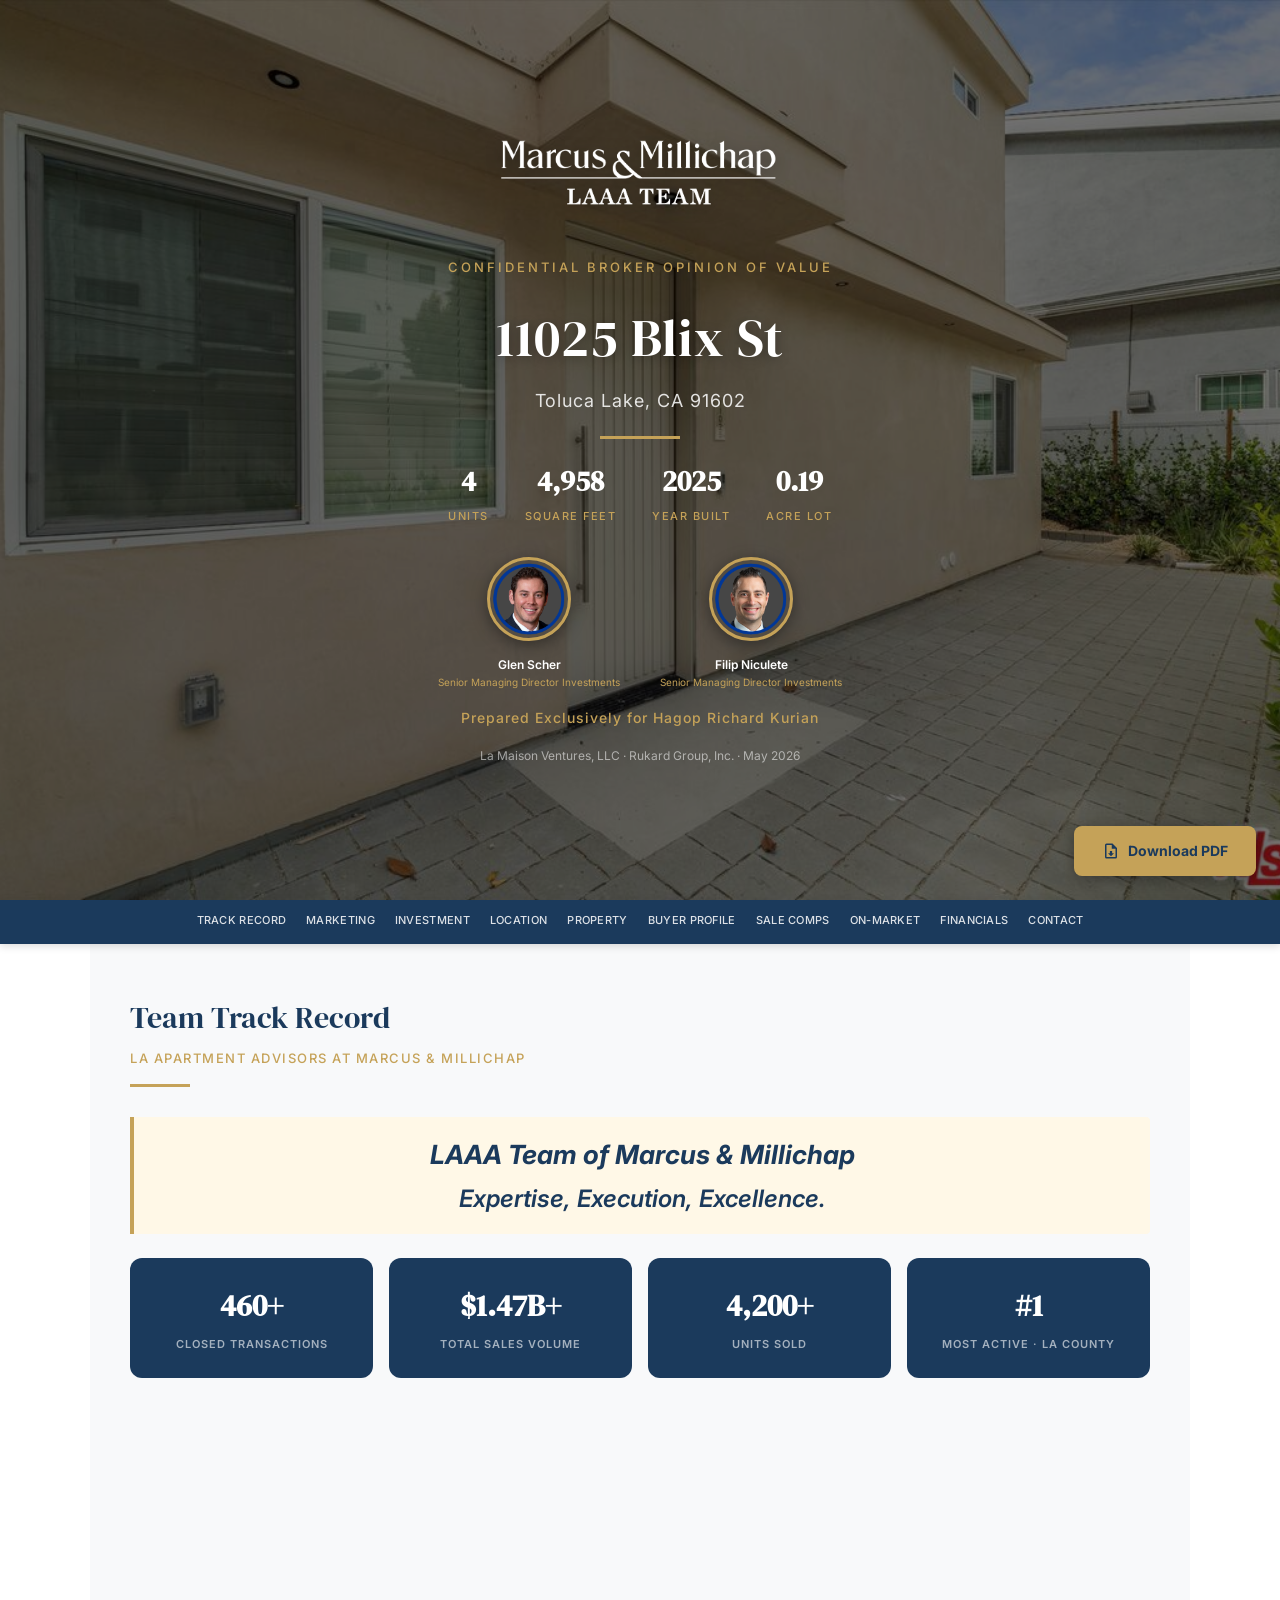
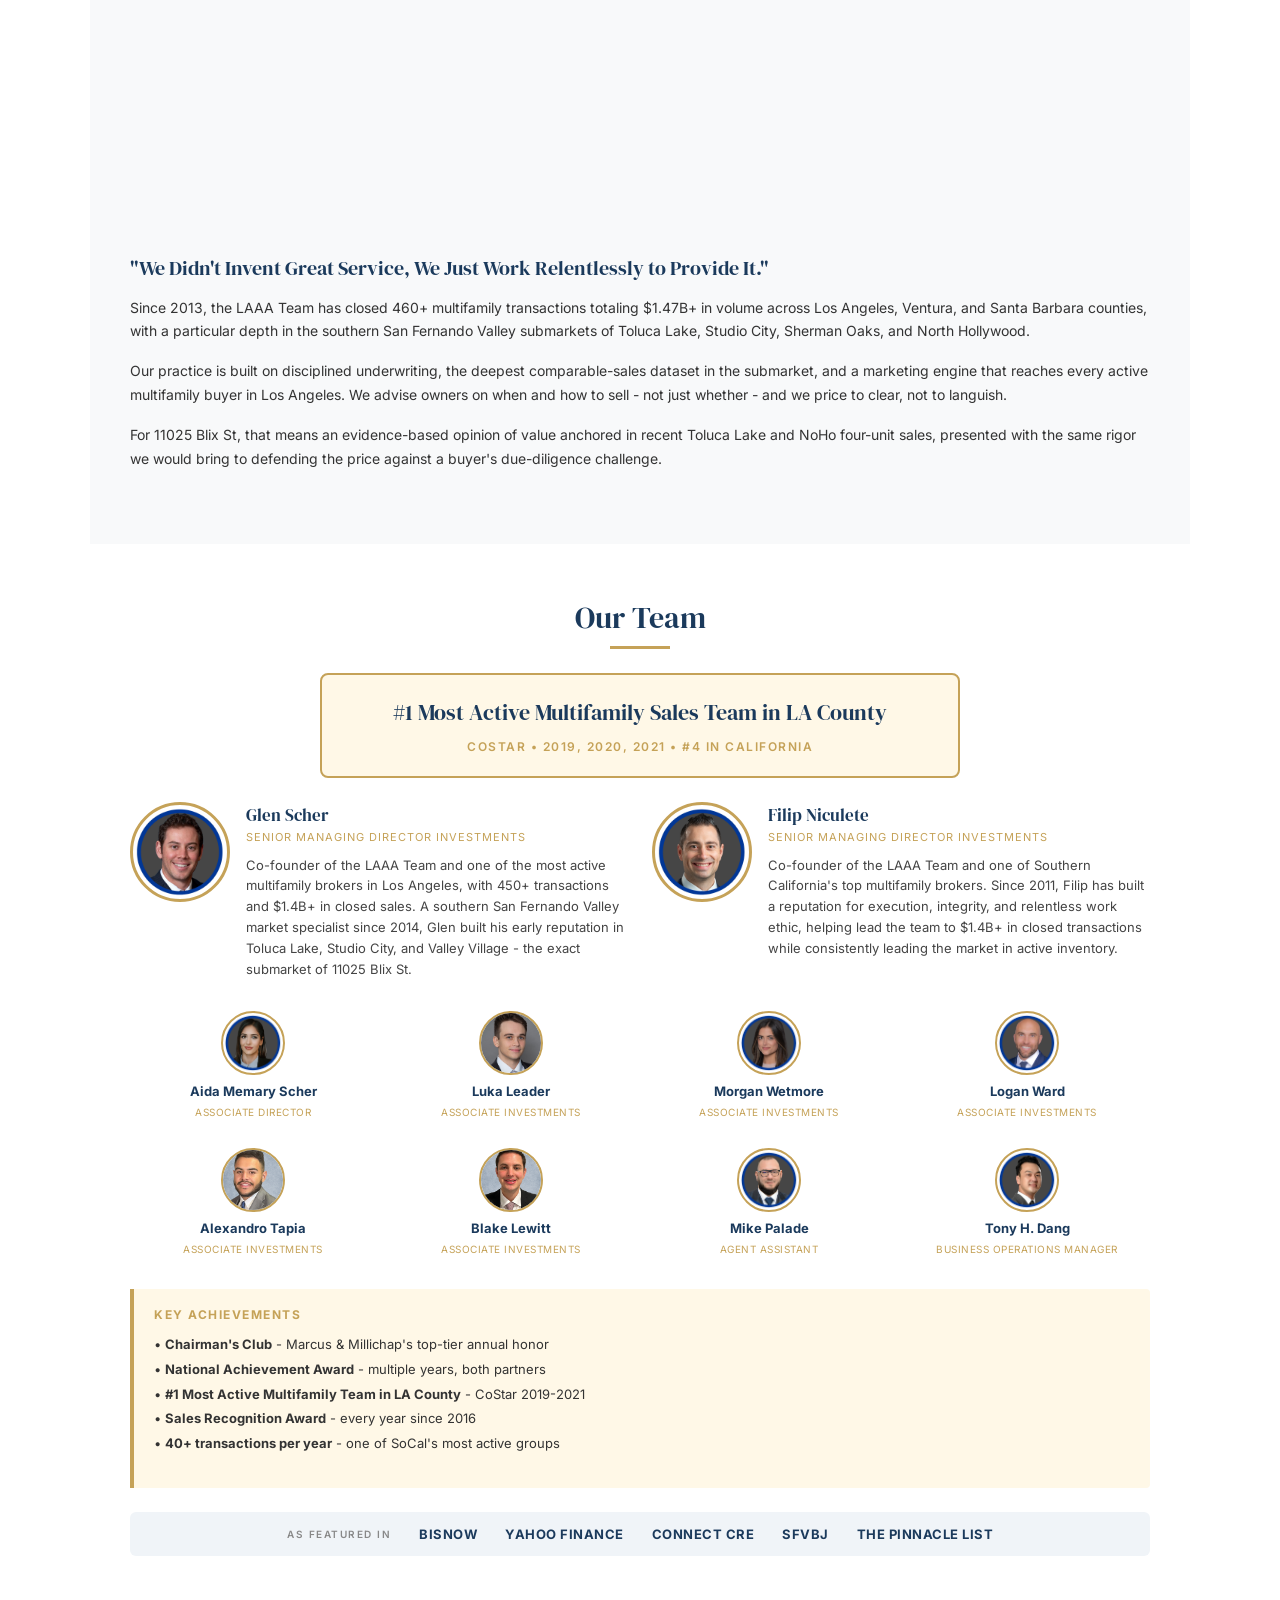
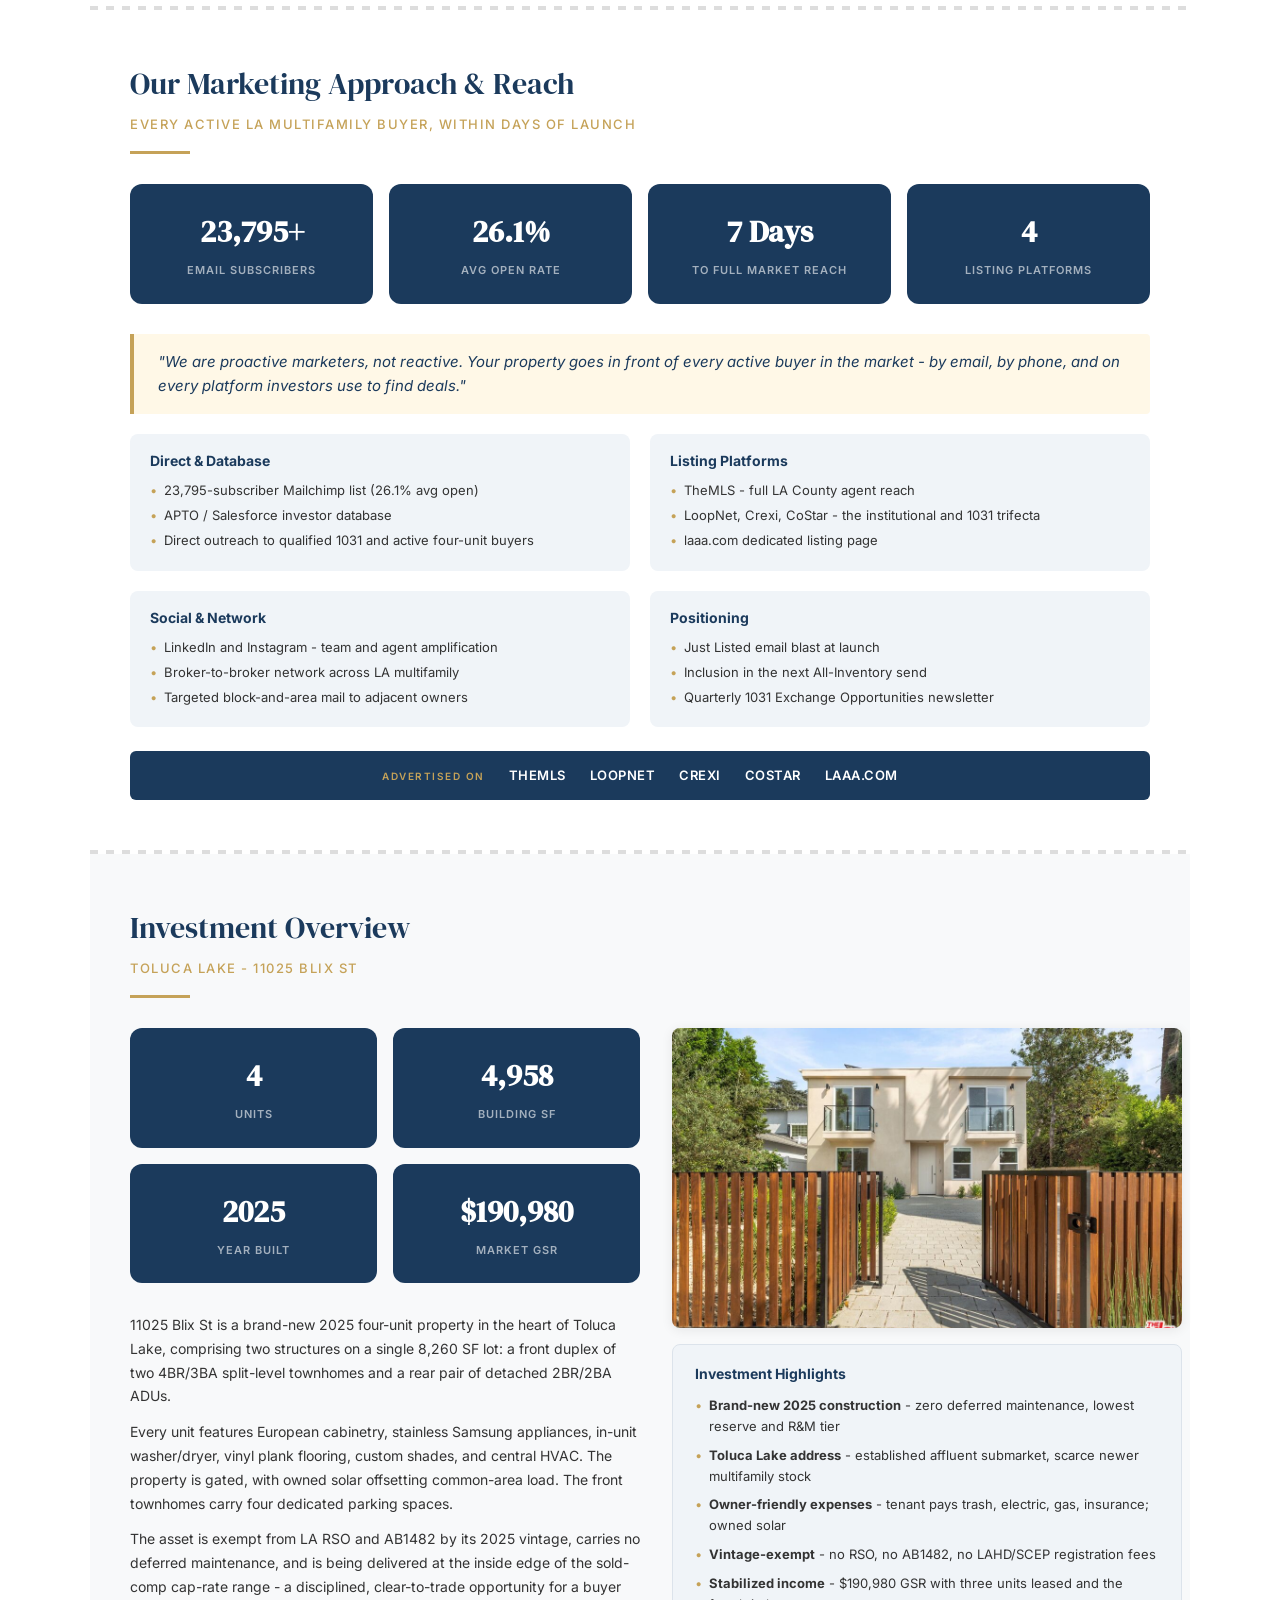
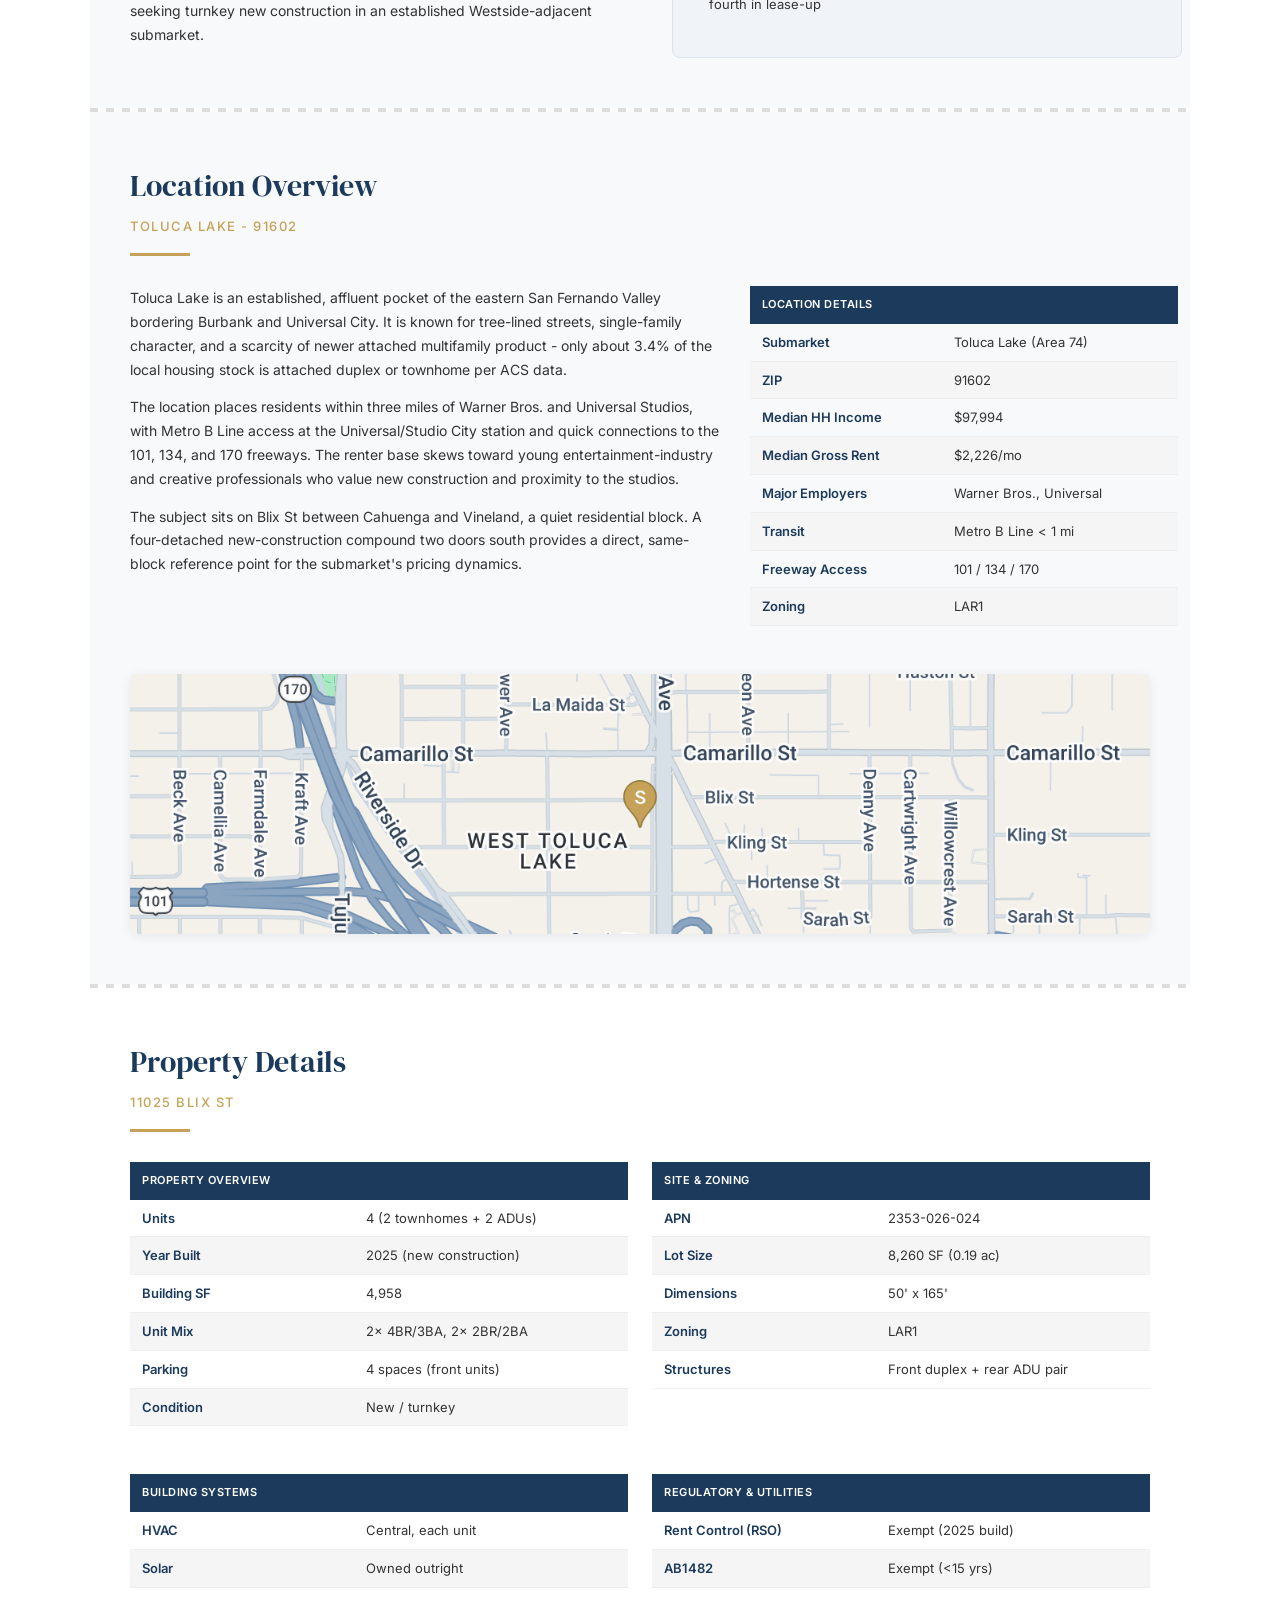
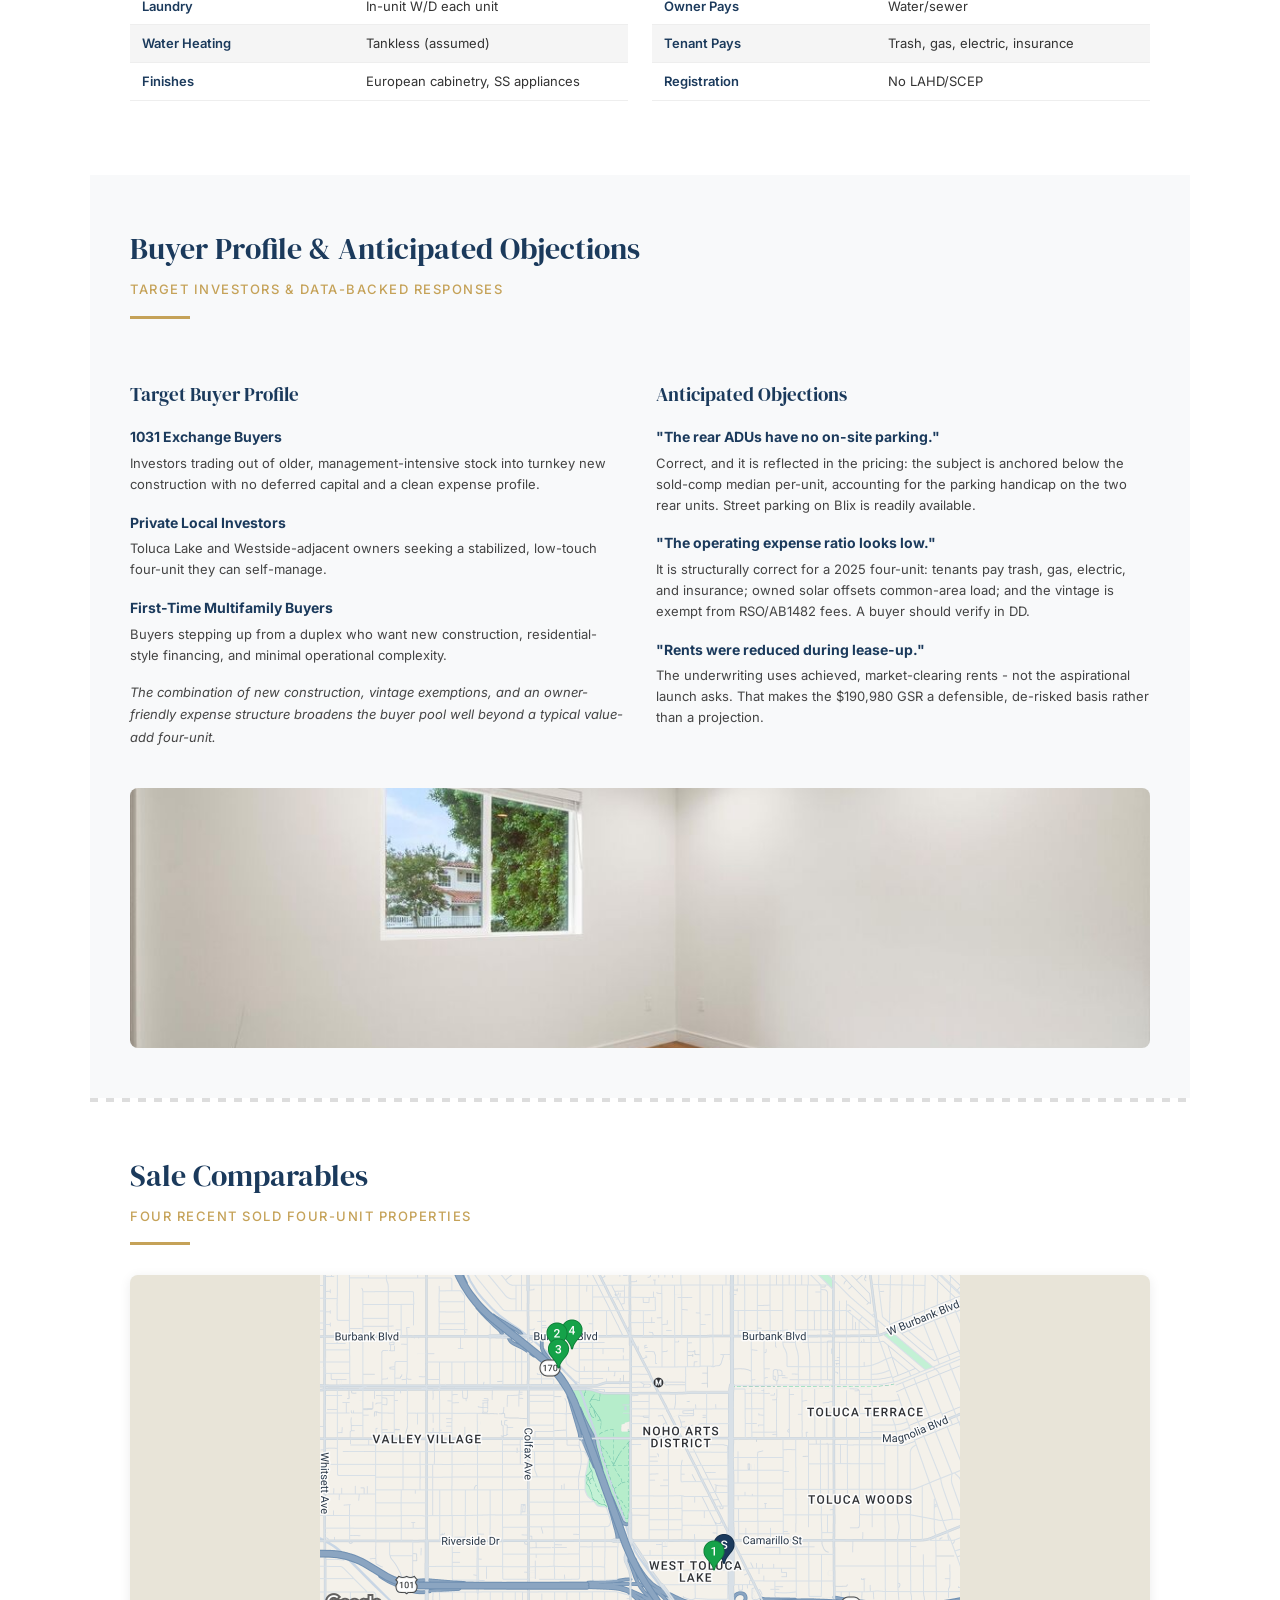
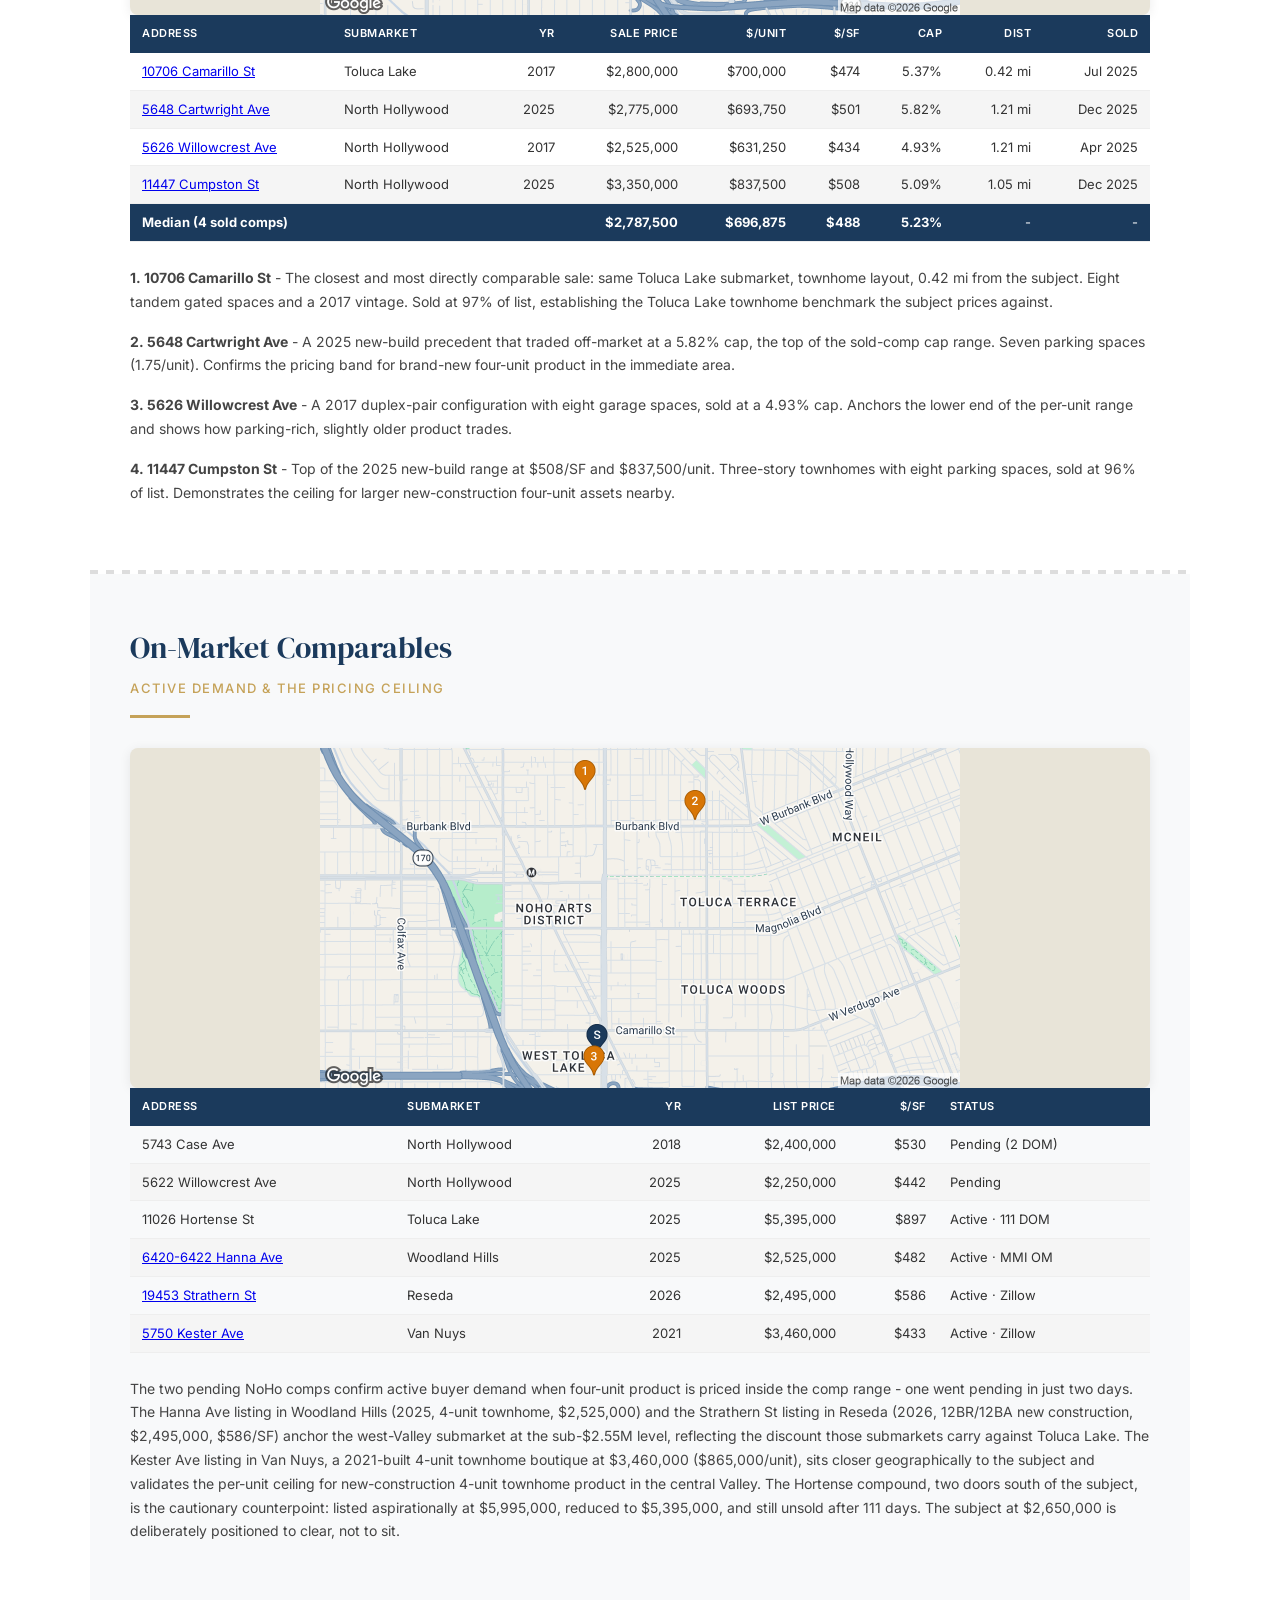
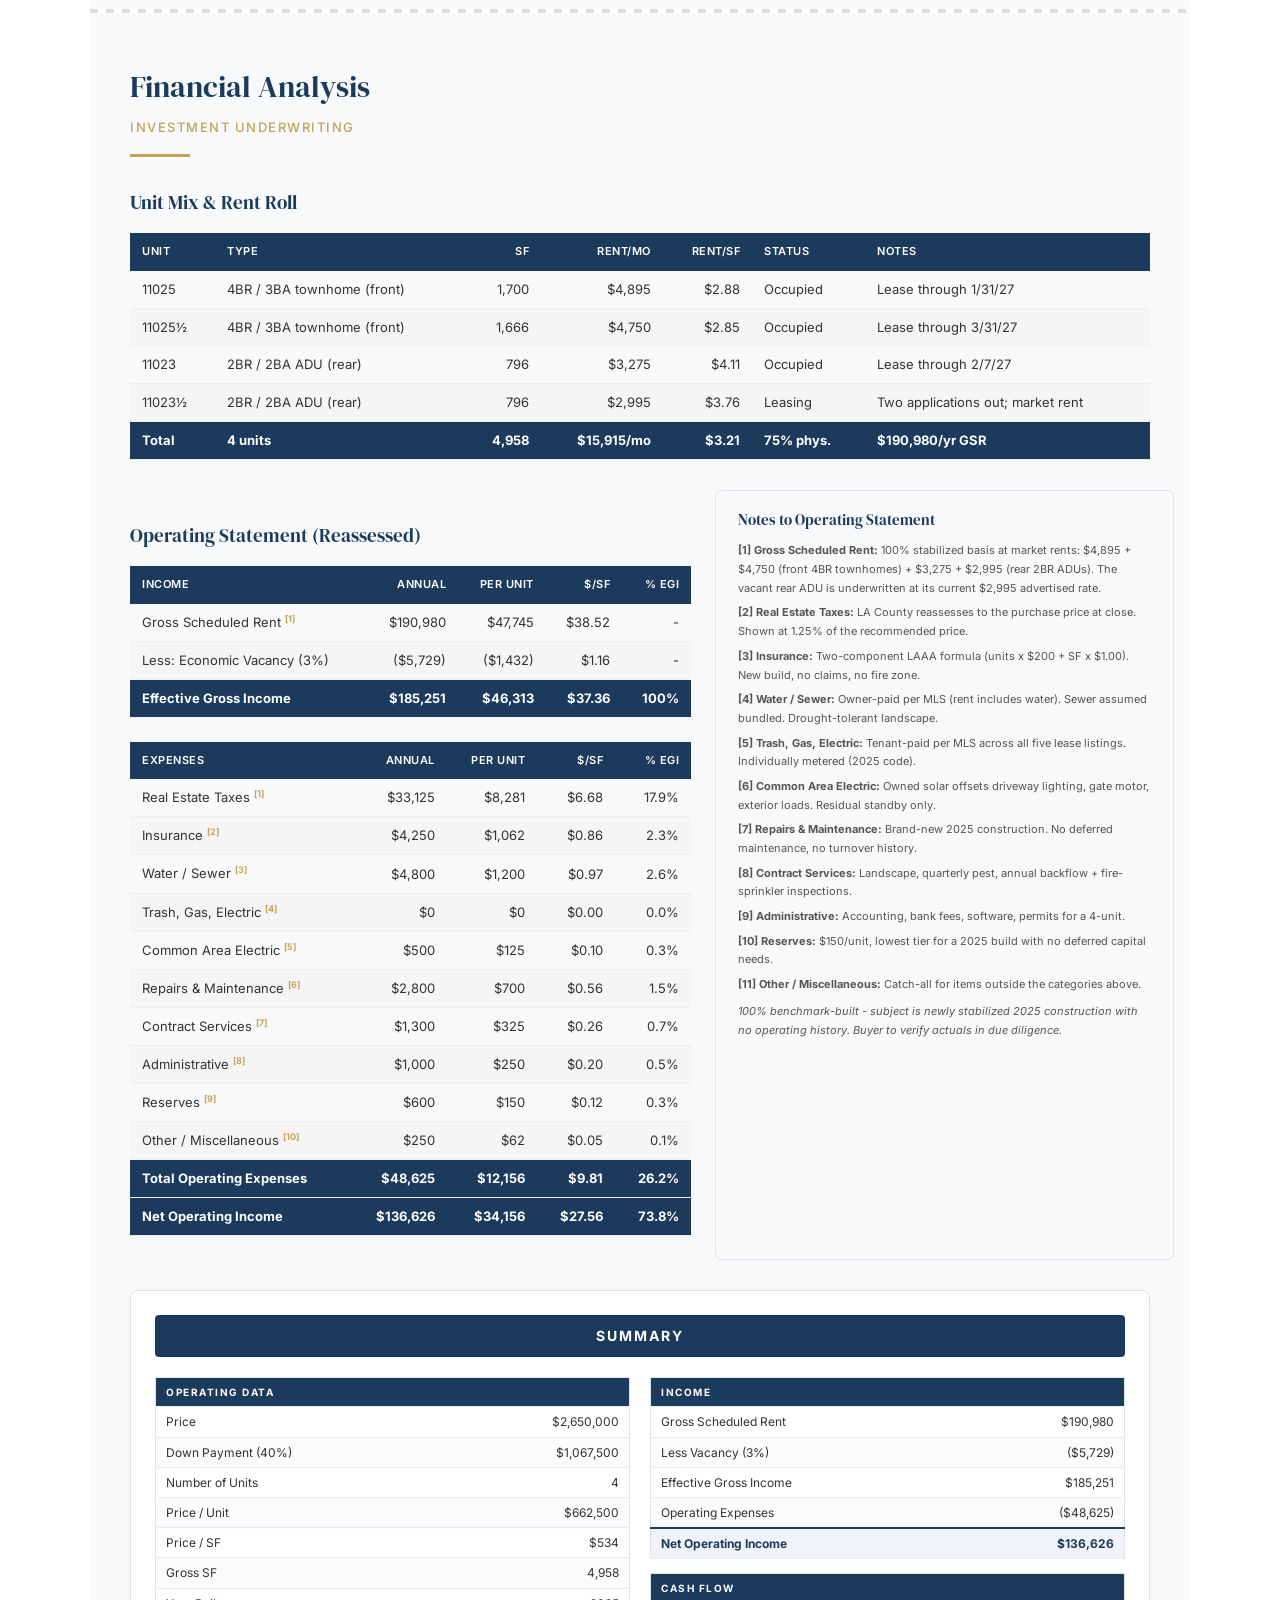
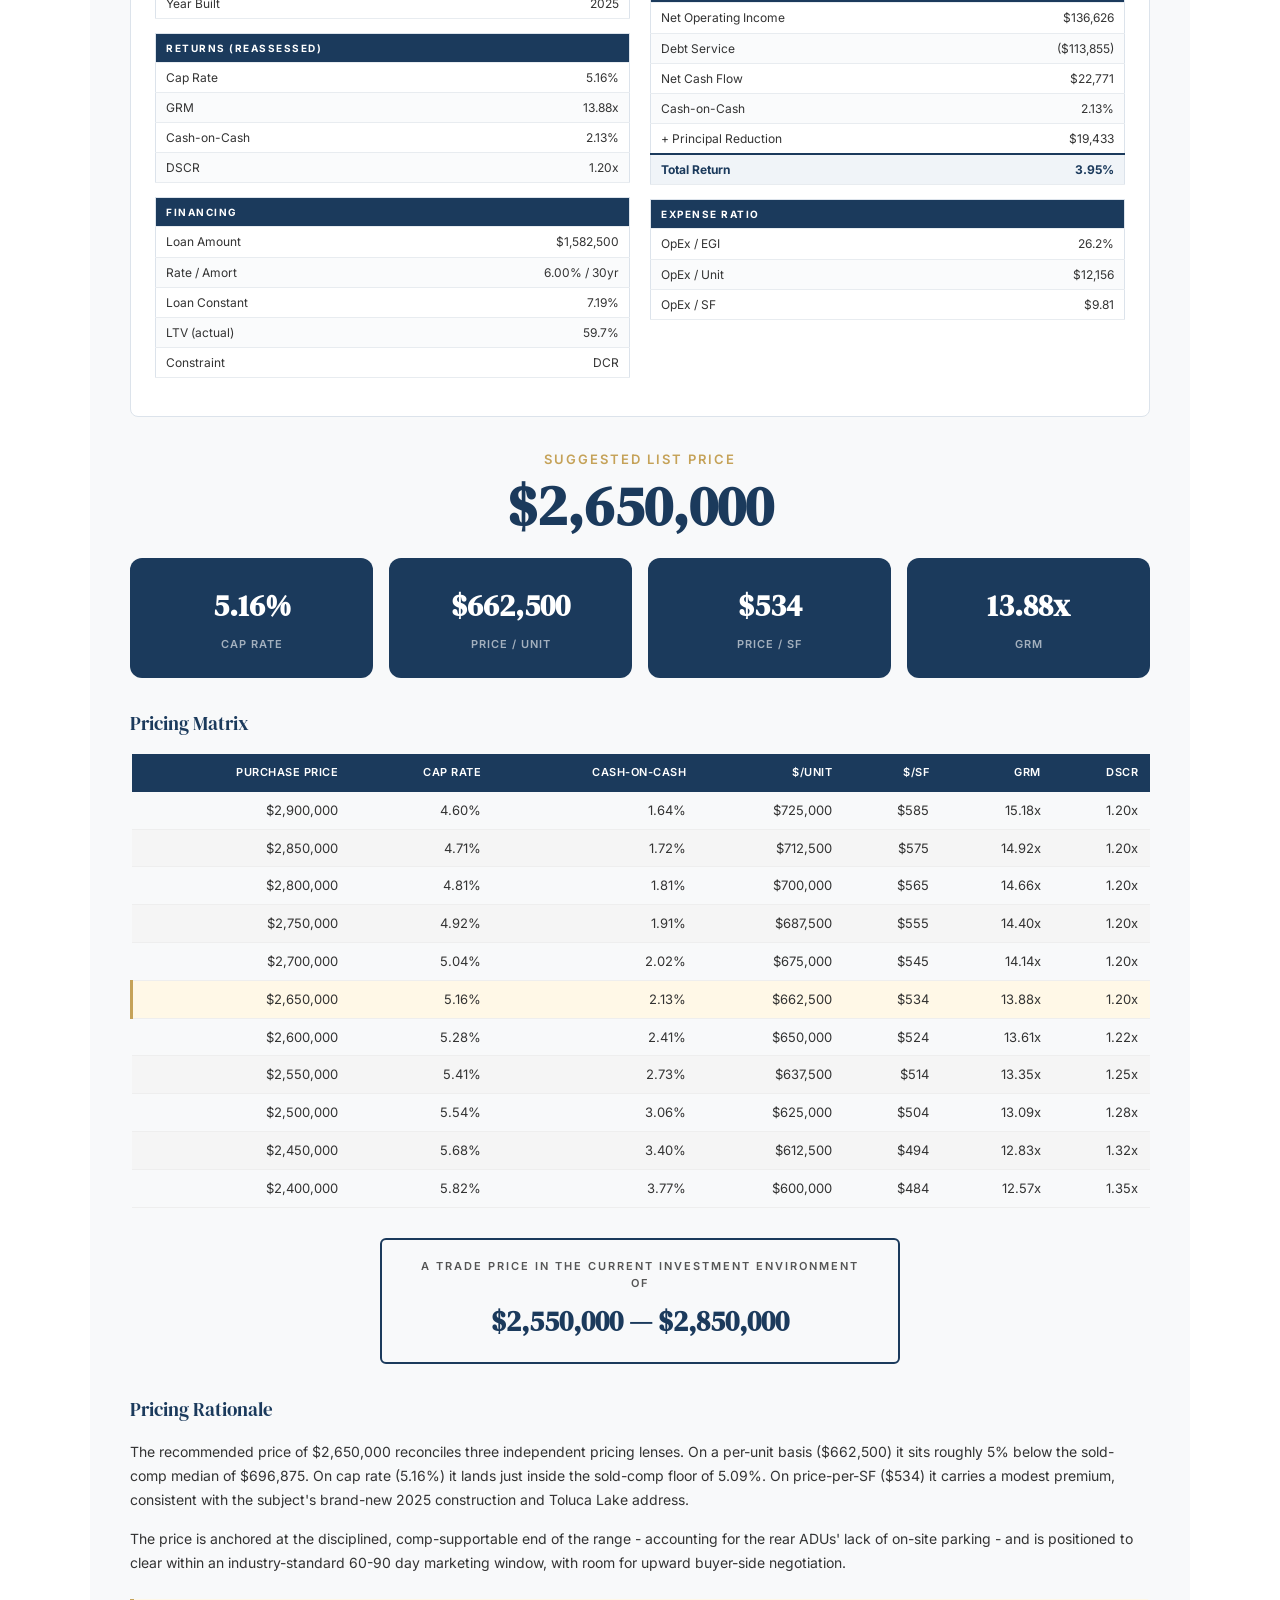
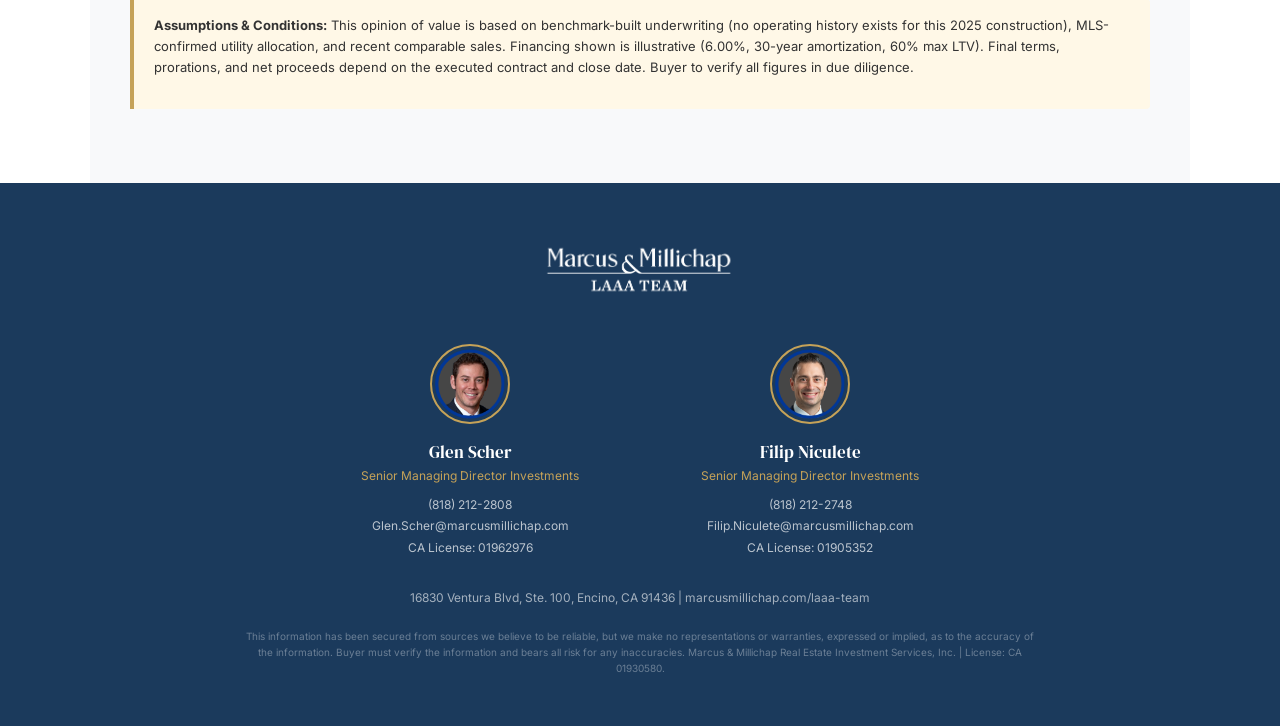
==== index.html @ 1695e5d0 "Add 5750 Kester Ave (Van Nuys) as on-market comp; link to Zillow" ====
<!DOCTYPE html>
<html lang="en">
<head>
<meta charset="UTF-8">
<meta name="viewport" content="width=device-width, initial-scale=1.0">
<meta property="og:title" content="Broker Opinion of Value - 11025 Blix St">
<meta property="og:description" content="4-Unit Multifamily Investment - Toluca Lake, CA 91602 | LAAA Team - Marcus &amp; Millichap">
<meta property="og:image" content="https://11025-blix-st.laaa.com/preview.png">
<meta property="og:url" content="https://11025-blix-st.laaa.com/">
<meta property="og:type" content="website">
<meta name="twitter:card" content="summary_large_image">
<meta name="twitter:title" content="Broker Opinion of Value - 11025 Blix St">
<meta name="twitter:description" content="4-Unit Multifamily Investment - Toluca Lake, CA 91602 | LAAA Team - Marcus &amp; Millichap">
<meta name="twitter:image" content="https://11025-blix-st.laaa.com/preview.png">
<title>Broker Opinion of Value - 11025 Blix St</title>
<link rel="icon" type="image/png" href="images/LAAA_Team_Blue.png">
<link rel="preconnect" href="https://fonts.googleapis.com">
<link rel="preconnect" href="https://fonts.gstatic.com" crossorigin>
<link href="https://fonts.googleapis.com/css2?family=Inter:wght@300;400;500;600;700&family=DM+Serif+Display&display=swap" rel="stylesheet">
<style>
* { margin: 0; padding: 0; box-sizing: border-box; }
body { font-family: 'Inter', sans-serif; color: #333; line-height: 1.6; background: #fff; }
html { scroll-padding-top: 50px; }
p { margin-bottom: 16px; font-size: 14px; line-height: 1.7; }
h1,h2,h3 { font-family: 'DM Serif Display', Georgia, serif; }
.cover { position: relative; min-height: 100vh; display: flex; align-items: center; justify-content: center; text-align: center; color: #fff; overflow: hidden; }
.cover-bg { position: absolute; inset: 0; background-size: cover; background-position: center; filter: brightness(0.45); z-index: 0; }
.cover-content { position: relative; z-index: 2; padding: 60px 40px; max-width: 860px; }
.cover-logo { width: 300px; margin: 0 auto 30px; display: block; filter: drop-shadow(0 2px 8px rgba(0,0,0,0.3)); }
.cover-label { font-size: 13px; font-weight: 500; letter-spacing: 3px; text-transform: uppercase; color: #C5A258; margin-bottom: 18px; }
.cover-title { font-size: 52px; font-weight: 400; letter-spacing: 1px; margin-bottom: 8px; text-shadow: 0 2px 12px rgba(0,0,0,0.3); font-family: 'DM Serif Display', serif; }
.cover-address { font-size: 18px; font-weight: 400; letter-spacing: 1px; color: rgba(255,255,255,0.85); margin-top: 4px; }
.cover-stats { display: flex; gap: 36px; justify-content: center; flex-wrap: wrap; margin-bottom: 32px; }
.cover-stat { text-align: center; }
.cover-stat-value { display: block; font-size: 28px; font-weight: 600; color: #fff; font-family: 'DM Serif Display', serif; }
.cover-stat-label { display: block; font-size: 11px; font-weight: 500; text-transform: uppercase; letter-spacing: 1.5px; color: #C5A258; margin-top: 4px; }
.cover-headshots { display: flex; justify-content: center; gap: 40px; margin-top: 24px; margin-bottom: 16px; }
.cover-headshot { width: 84px; height: 84px; border-radius: 50%; border: 3px solid #C5A258; object-fit: cover; box-shadow: 0 4px 16px rgba(0,0,0,0.4); }
.cover-headshot-name { font-size: 12px; font-weight: 600; margin-top: 6px; color: #fff; }
.cover-headshot-title { font-size: 10px; color: #C5A258; }
.cover-headshot-wrap { text-align: center; }
.client-greeting { font-size: 14px; font-weight: 500; color: #C5A258; letter-spacing: 1px; margin-top: 16px; }
.gold-line { height: 3px; background: #C5A258; }
.pdf-float-btn { position: fixed; bottom: 24px; right: 24px; z-index: 9999; padding: 14px 28px; background: #C5A258; color: #1B3A5C; font-size: 14px; font-weight: 700; text-decoration: none; border-radius: 8px; box-shadow: 0 4px 16px rgba(0,0,0,0.35); display: flex; align-items: center; gap: 8px; }
.pdf-float-btn:hover { background: #fff; transform: translateY(-2px); }
.pdf-float-btn svg { width: 18px; height: 18px; fill: currentColor; }
.toc-nav { background: #1B3A5C; padding: 0 12px; display: flex; flex-wrap: nowrap; justify-content: center; align-items: stretch; position: sticky; top: 0; z-index: 100; box-shadow: 0 2px 8px rgba(0,0,0,0.15); overflow-x: auto; scrollbar-width: none; }
.toc-nav::-webkit-scrollbar { display: none; }
.toc-nav a { color: rgba(255,255,255,0.85); text-decoration: none; font-size: 11px; font-weight: 500; letter-spacing: 0.3px; text-transform: uppercase; padding: 12px 10px; border-bottom: 2px solid transparent; white-space: nowrap; display: flex; align-items: center; }
.toc-nav a:hover { color: #fff; background: rgba(197,162,88,0.12); border-bottom-color: rgba(197,162,88,0.4); }
.toc-nav a.toc-active { color: #C5A258; font-weight: 600; border-bottom-color: #C5A258; }
.section { padding: 50px 40px; max-width: 1100px; margin: 0 auto; }
.section-alt { background: #f8f9fa; }
.section-title { font-size: 30px; font-weight: 400; color: #1B3A5C; margin-bottom: 6px; font-family: 'DM Serif Display', serif; }
.section-subtitle { font-size: 13px; color: #C5A258; text-transform: uppercase; letter-spacing: 1.5px; margin-bottom: 16px; font-weight: 500; }
.section-divider { width: 60px; height: 3px; background: #C5A258; margin-bottom: 30px; }
.sub-heading { font-size: 19px; font-weight: 400; color: #1B3A5C; margin: 30px 0 16px; font-family: 'DM Serif Display', serif; }
.metrics-grid, .metrics-grid-4 { display: grid; gap: 16px; margin-bottom: 30px; }
.metrics-grid { grid-template-columns: repeat(4, 1fr); }
.metrics-grid-4 { grid-template-columns: repeat(4, 1fr); }
.metric-card { background: #1B3A5C; border-radius: 12px; padding: 24px; text-align: center; color: #fff; }
.metric-value { display: block; font-size: 30px; font-weight: 600; font-family: 'DM Serif Display', serif; }
.metric-label { display: block; font-size: 11px; font-weight: 600; text-transform: uppercase; letter-spacing: 1px; color: rgba(255,255,255,0.6); margin-top: 6px; }
table { width: 100%; border-collapse: collapse; margin-bottom: 24px; font-size: 13px; }
th { background: #1B3A5C; color: #fff; padding: 10px 12px; text-align: left; font-size: 11px; font-weight: 600; text-transform: uppercase; letter-spacing: 0.5px; }
td { padding: 8px 12px; border-bottom: 1px solid #eee; }
tr:nth-child(even) { background: #f5f5f5; }
tr.highlight { background: #FFF8E7 !important; border-left: 3px solid #C5A258; }
tr.summary td { background: #1B3A5C !important; color: #fff; }
tr.summary td strong { color: #fff; }
td.num, th.num { text-align: right; }
.table-scroll { overflow-x: auto; margin-bottom: 24px; }
.table-scroll table { min-width: 700px; margin-bottom: 0; }
.info-table td { padding: 8px 12px; border-bottom: 1px solid #eee; font-size: 13px; }
.info-table td:first-child { font-weight: 600; color: #1B3A5C; width: 45%; }
.tr-tagline { font-size: 24px; font-weight: 600; color: #1B3A5C; text-align: center; padding: 16px 24px; margin-bottom: 24px; border-left: 4px solid #C5A258; background: #FFF8E7; border-radius: 0 4px 4px 0; font-style: italic; }
.tr-map-print { display: none; }
.tr-service-quote { margin: 24px 0; }
.tr-service-quote h3 { font-size: 20px; font-weight: 400; color: #1B3A5C; margin-bottom: 12px; font-family: 'DM Serif Display', serif; }
.tr-service-quote p { font-size: 14px; line-height: 1.7; }
.tr-page2 { }
.bio-grid { display: grid; grid-template-columns: 1fr 1fr; gap: 24px; margin: 24px 0; }
.bio-card { display: flex; gap: 16px; align-items: flex-start; }
.bio-headshot { width: 100px; height: 100px; border-radius: 50%; border: 3px solid #C5A258; object-fit: cover; flex-shrink: 0; }
.bio-name { font-size: 17px; font-weight: 400; color: #1B3A5C; font-family: 'DM Serif Display', serif; }
.bio-title { font-size: 11px; color: #C5A258; text-transform: uppercase; letter-spacing: 1px; margin-bottom: 8px; }
.bio-text { font-size: 13px; line-height: 1.6; color: #444; }
.team-grid { display: grid; grid-template-columns: repeat(4, 1fr); gap: 12px; margin: 20px 0; }
.team-card { text-align: center; padding: 8px; }
.team-headshot { width: 64px; height: 64px; border-radius: 50%; border: 2px solid #C5A258; object-fit: cover; margin: 0 auto 6px; display: block; }
.team-card-name { font-size: 13px; font-weight: 700; color: #1B3A5C; }
.team-card-title { font-size: 10px; color: #C5A258; text-transform: uppercase; letter-spacing: 0.5px; margin-top: 2px; }
.costar-badge { text-align: center; background: #FFF8E7; border: 2px solid #C5A258; border-radius: 8px; padding: 20px 24px; margin: 24px auto; max-width: 640px; }
.costar-badge-title { font-size: 22px; font-weight: 400; color: #1B3A5C; font-family: 'DM Serif Display', serif; }
.costar-badge-sub { font-size: 12px; color: #C5A258; text-transform: uppercase; letter-spacing: 1.5px; font-weight: 600; margin-top: 6px; }
.condition-note { background: #FFF8E7; border-left: 4px solid #C5A258; padding: 16px 20px; margin: 24px 0; border-radius: 0 4px 4px 0; font-size: 13px; line-height: 1.6; }
.condition-note-label { font-size: 12px; font-weight: 700; text-transform: uppercase; letter-spacing: 1.5px; color: #C5A258; margin-bottom: 8px; }
.achievements-list { font-size: 13px; line-height: 1.9; }
.note-ref { font-size: 9px; color: #C5A258; font-weight: 700; vertical-align: super; }
.mkt-quote { background: #FFF8E7; border-left: 4px solid #C5A258; padding: 16px 24px; margin: 20px 0; border-radius: 0 4px 4px 0; font-size: 15px; font-style: italic; line-height: 1.6; color: #1B3A5C; }
.mkt-channels { display: grid; grid-template-columns: 1fr 1fr; gap: 20px; margin-top: 20px; }
.mkt-channel { background: #f0f4f8; border-radius: 8px; padding: 16px 20px; }
.mkt-channel h4 { color: #1B3A5C; font-size: 14px; margin-bottom: 8px; font-family: 'Inter', sans-serif; font-weight: 700; }
.mkt-channel ul { list-style: none; }
.mkt-channel li { font-size: 13px; line-height: 1.6; margin-bottom: 4px; padding-left: 14px; position: relative; }
.mkt-channel li:before { content: '\2022'; color: #C5A258; position: absolute; left: 0; }
.platform-strip { display: flex; justify-content: center; align-items: center; gap: 24px; flex-wrap: wrap; margin-top: 24px; padding: 14px 20px; background: #1B3A5C; border-radius: 6px; }
.platform-strip-label { font-size: 10px; text-transform: uppercase; letter-spacing: 1.5px; color: #C5A258; font-weight: 600; }
.platform-name { font-size: 13px; font-weight: 600; color: #fff; letter-spacing: 0.5px; }
.press-strip { display: flex; justify-content: center; align-items: center; gap: 28px; flex-wrap: wrap; margin: 24px 0 0; padding: 12px 20px; background: #f0f4f8; border-radius: 6px; }
.press-strip-label { font-size: 10px; text-transform: uppercase; letter-spacing: 1.5px; color: #888; font-weight: 600; }
.press-logo { font-size: 13px; font-weight: 700; color: #1B3A5C; letter-spacing: 0.5px; }
.inv-split { display: grid; grid-template-columns: 50% 50%; gap: 32px; }
.inv-left .metrics-grid-4 { grid-template-columns: repeat(2, 1fr); }
.inv-text p { font-size: 14px; line-height: 1.7; margin-bottom: 12px; }
.inv-right { display: flex; flex-direction: column; gap: 16px; }
.inv-photo { height: 300px; border-radius: 8px; overflow: hidden; box-shadow: 0 2px 12px rgba(0,0,0,0.08); }
.inv-photo img { width: 100%; height: 100%; object-fit: cover; object-position: center; }
.inv-highlights { background: #f0f4f8; border: 1px solid #dce3eb; border-radius: 8px; padding: 18px 22px; flex: 1; }
.inv-highlights h4 { color: #1B3A5C; font-size: 14px; margin-bottom: 10px; }
.inv-highlights ul { list-style: none; }
.inv-highlights li { font-size: 13px; line-height: 1.6; margin-bottom: 8px; padding-left: 14px; position: relative; }
.inv-highlights li:before { content: '\2022'; color: #C5A258; position: absolute; left: 0; }
.loc-grid { display: grid; grid-template-columns: 58% 42%; gap: 28px; align-items: start; }
.loc-left p { font-size: 14px; line-height: 1.7; margin-bottom: 14px; }
.loc-wide-map { width: 100%; height: 260px; border-radius: 8px; overflow: hidden; box-shadow: 0 2px 12px rgba(0,0,0,0.08); margin-top: 24px; }
.loc-wide-map img { width: 100%; height: 100%; object-fit: cover; object-position: center; }
.loc-wide-map.comp-map { background: #e8e4d8; }
.loc-wide-map.comp-map img { object-fit: contain; }
.prop-grid-4 { display: grid; grid-template-columns: 1fr 1fr; gap: 24px; }
.os-two-col { display: grid; grid-template-columns: 55% 45%; gap: 24px; align-items: stretch; margin: 30px 0; }
.os-right { font-size: 11px; line-height: 1.5; color: #555; background: #f8f9fb; border: 1px solid #e0e4ea; border-radius: 6px; padding: 18px 22px; }
.os-right h3 { font-size: 15px; margin: 0 0 10px; }
.os-right p { margin-bottom: 6px; font-size: 11px; }
.summary-page { margin-top: 30px; border: 1px solid #dce3eb; border-radius: 8px; padding: 24px; background: #fff; }
.summary-banner { text-align: center; background: #1B3A5C; color: #fff; padding: 10px 16px; font-size: 14px; font-weight: 700; letter-spacing: 2px; text-transform: uppercase; border-radius: 4px; margin-bottom: 20px; }
.summary-two-col { display: grid; grid-template-columns: 1fr 1fr; gap: 20px; align-items: start; }
.summary-table { width: 100%; border-collapse: collapse; margin-bottom: 14px; font-size: 12px; border: 1px solid #dce3eb; }
.summary-table th, .summary-table td { padding: 5px 10px; border-bottom: 1px solid #e8ecf0; }
.summary-table td { border-bottom: 1px solid #e8ecf0; }
.summary-header { background: #1B3A5C; color: #fff; padding: 6px 10px !important; font-size: 10px !important; font-weight: 700; letter-spacing: 1.5px; text-transform: uppercase; }
.summary-table tr.summary td { border-top: 2px solid #1B3A5C; background: #f0f4f8 !important; color: #1B3A5C; }
.summary-table tr.summary td strong { color: #1B3A5C; }
.summary-table tr:nth-child(even) { background: #fafbfc; }
.summary-trade-range { text-align: center; margin: 30px auto; padding: 18px 28px; border: 2px solid #1B3A5C; border-radius: 6px; max-width: 520px; }
.summary-trade-label { font-size: 11px; text-transform: uppercase; letter-spacing: 2px; color: #555; font-weight: 600; margin-bottom: 6px; }
.summary-trade-prices { font-size: 28px; font-weight: 700; color: #1B3A5C; font-family: 'DM Serif Display', serif; }
.buyer-split { display: grid; grid-template-columns: 1fr 1fr; gap: 32px; align-items: start; }
.obj-item { margin-bottom: 16px; }
.obj-q { font-weight: 700; color: #1B3A5C; margin-bottom: 4px; font-size: 14px; }
.obj-a { font-size: 13px; color: #444; line-height: 1.6; }
.bp-closing { font-size: 13px; color: #444; margin-top: 12px; font-style: italic; }
.buyer-photo { width: 100%; height: 260px; border-radius: 8px; overflow: hidden; margin-top: 24px; }
.buyer-photo img { width: 100%; height: 100%; object-fit: cover; }
.narrative { font-size: 14px; line-height: 1.7; color: #444; margin-bottom: 16px; }
.embed-map-wrap { position: relative; width: 100%; margin-bottom: 24px; border-radius: 8px; overflow: hidden; }
.embed-map-wrap iframe { display: block; width: 100%; height: 420px; border: 0; }
.page-break-marker { height: 4px; background: repeating-linear-gradient(90deg, #ddd 0, #ddd 8px, transparent 8px, transparent 16px); max-width: 1100px; margin: 0 auto; }
.footer { background: #1B3A5C; color: #fff; padding: 50px 40px; text-align: center; }
.footer-logo { width: 200px; margin-bottom: 30px; }
.footer-team { display: flex; justify-content: center; gap: 60px; margin-bottom: 30px; flex-wrap: wrap; }
.footer-person { text-align: center; min-width: 280px; }
.footer-headshot { width: 80px; height: 80px; border-radius: 50%; border: 2px solid #C5A258; object-fit: cover; }
.footer-name { font-size: 17px; font-weight: 400; margin-top: 8px; font-family: 'DM Serif Display', serif; }
.footer-title { font-size: 12px; color: #C5A258; margin-bottom: 8px; }
.footer-contact { font-size: 12px; color: rgba(255,255,255,0.7); line-height: 1.8; }
.footer-contact a { color: rgba(255,255,255,0.7); text-decoration: none; }
.footer-office { font-size: 12px; color: rgba(255,255,255,0.6); margin-bottom: 12px; }
.footer-disclaimer { font-size: 10px; color: rgba(255,255,255,0.35); margin-top: 20px; max-width: 800px; margin-left: auto; margin-right: auto; }
@media (max-width: 768px) {
  .cover-content { padding: 30px 20px; } .cover-title { font-size: 34px; } .cover-logo { width: 220px; }
  .cover-headshots { gap: 24px; } .cover-headshot { width: 64px; height: 64px; }
  .cover-stats { gap: 24px; }
  .section { padding: 30px 16px; }
  .two-col, .buyer-split, .inv-split, .os-two-col, .loc-grid { grid-template-columns: 1fr; }
  .metrics-grid, .metrics-grid-4 { grid-template-columns: repeat(2, 1fr); gap: 12px; }
  .metric-card { padding: 16px 10px; } .metric-value { font-size: 24px; }
  .mkt-channels { grid-template-columns: 1fr; }
  .summary-two-col, .prop-grid-4 { grid-template-columns: 1fr; }
  .bio-grid { grid-template-columns: 1fr; gap: 16px; }
  .team-grid { grid-template-columns: repeat(3, 1fr); }
  .footer-team { flex-direction: column; align-items: center; gap: 30px; }
  .embed-map-wrap iframe { height: 320px; }
  .pdf-float-btn { padding: 10px 18px; font-size: 12px; bottom: 16px; right: 16px; }
  .toc-nav a { font-size: 10px; padding: 10px 7px; }
}
@media (max-width: 420px) {
  .cover-title { font-size: 28px; } .cover-stat-value { font-size: 22px; }
  .team-grid { grid-template-columns: repeat(2, 1fr); }
  .metrics-grid-4 { grid-template-columns: 1fr 1fr; } .metric-value { font-size: 20px; }
  .section { padding: 22px 12px; }
}
@media print {
  @page { size: letter landscape; margin: 0.4in 0.5in; }
  body { font-size: 11px; -webkit-print-color-adjust: exact; print-color-adjust: exact; }
  .pdf-float-btn, .toc-nav, .embed-map-wrap, .page-break-marker { display: none !important; }
  .cover { min-height: 7.5in; page-break-after: always; }
  .cover-headshots { display: flex !important; }
  .section { padding: 20px 0; page-break-before: always; }
  .tr-map-print { display: block; width: 100%; height: 240px; border-radius: 4px; overflow: hidden; }
  .tr-map-print img { width: 100%; height: 100%; object-fit: cover; }
  .os-two-col { page-break-before: always; }
  .summary-page { page-break-before: always; }
  .price-reveal { page-break-before: always; }
  #prop-details, #property-info, #sale-comps, #on-market, #marketing { page-break-before: always; }
  .footer { page-break-before: always; }
  table { font-size: 10px; } th { padding: 5px 8px; font-size: 9px; } td { padding: 4px 8px; }
}
</style>
</head>
<body>

<a href="/11025-blix-st-bov.pdf" class="pdf-float-btn" target="_blank">
  <svg viewBox="0 0 24 24"><path d="M14,2H6A2,2 0 0,0 4,4V20A2,2 0 0,0 6,22H18A2,2 0 0,0 20,20V8L14,2M18,20H6V4H13V9H18V20M12,19L8,15H10.5V12H13.5V15H16L12,19Z"/></svg>
  Download PDF
</a>

<!-- COVER -->
<div class="cover">
  <div class="cover-bg" style="background-image:url('images/cover_hero.jpeg');"></div>
  <div class="cover-content">
    <img src="images/LAAA_Team_White.png" class="cover-logo" alt="LAAA Team">
    <div class="cover-label">Confidential Broker Opinion of Value</div>
    <div class="cover-title">11025 Blix St</div>
    <div class="cover-address">Toluca Lake, CA 91602</div>
    <div class="gold-line" style="width:80px;margin:20px auto;"></div>
    <div class="cover-stats">
      <div class="cover-stat"><span class="cover-stat-value">4</span><span class="cover-stat-label">Units</span></div>
      <div class="cover-stat"><span class="cover-stat-value">4,958</span><span class="cover-stat-label">Square Feet</span></div>
      <div class="cover-stat"><span class="cover-stat-value">2025</span><span class="cover-stat-label">Year Built</span></div>
      <div class="cover-stat"><span class="cover-stat-value">0.19</span><span class="cover-stat-label">Acre Lot</span></div>
    </div>
    <div class="cover-headshots">
      <div class="cover-headshot-wrap"><img class="cover-headshot" src="images/Glen_Scher.png" alt="Glen Scher"><div class="cover-headshot-name">Glen Scher</div><div class="cover-headshot-title">Senior Managing Director Investments</div></div>
      <div class="cover-headshot-wrap"><img class="cover-headshot" src="images/Filip_Niculete.png" alt="Filip Niculete"><div class="cover-headshot-name">Filip Niculete</div><div class="cover-headshot-title">Senior Managing Director Investments</div></div>
    </div>
    <p class="client-greeting" id="client-greeting">Prepared Exclusively for Hagop Richard Kurian</p>
    <p style="font-size:12px;color:rgba(255,255,255,0.55);margin-top:8px;">La Maison Ventures, LLC &middot; Rukard Group, Inc. &middot; May 2026</p>
  </div>
</div>

<!-- TOC -->
<nav class="toc-nav" id="toc-nav">
  <a href="#track-record">Track Record</a>
  <a href="#marketing">Marketing</a>
  <a href="#investment">Investment</a>
  <a href="#location">Location</a>
  <a href="#prop-details">Property</a>
  <a href="#property-info">Buyer Profile</a>
  <a href="#sale-comps">Sale Comps</a>
  <a href="#on-market">On-Market</a>
  <a href="#financials">Financials</a>
  <a href="#contact">Contact</a>
</nav>

<!-- TRACK RECORD P1 -->
<div class="section section-alt" id="track-record">
  <div class="section-title">Team Track Record</div>
  <div class="section-subtitle">LA Apartment Advisors at Marcus &amp; Millichap</div>
  <div class="section-divider"></div>
  <div class="tr-tagline"><span style="display:block;font-size:1.1em;font-weight:700;margin-bottom:4px;">LAAA Team of Marcus &amp; Millichap</span>Expertise, Execution, Excellence.</div>
  <div class="metrics-grid-4">
    <div class="metric-card"><span class="metric-value">460+</span><span class="metric-label">Closed Transactions</span></div>
    <div class="metric-card"><span class="metric-value">$1.47B+</span><span class="metric-label">Total Sales Volume</span></div>
    <div class="metric-card"><span class="metric-value">4,200+</span><span class="metric-label">Units Sold</span></div>
    <div class="metric-card"><span class="metric-value">#1</span><span class="metric-label">Most Active · LA County</span></div>
  </div>
  <div class="embed-map-wrap">
    <iframe src="https://www.google.com/maps/d/embed?mid=1ewCjzE3QX9p6m2MqK-md8b6fZitfIzU" loading="lazy" allowfullscreen></iframe>
  </div>
  <div class="tr-map-print"><img src="images/closings-map.png" alt="LAAA Closings Map"></div>
  <div class="tr-service-quote">
    <h3>"We Didn't Invent Great Service, We Just Work Relentlessly to Provide It."</h3>
    <p>Since 2013, the LAAA Team has closed 460+ multifamily transactions totaling $1.47B+ in volume across Los Angeles, Ventura, and Santa Barbara counties, with a particular depth in the southern San Fernando Valley submarkets of Toluca Lake, Studio City, Sherman Oaks, and North Hollywood.</p>
    <p>Our practice is built on disciplined underwriting, the deepest comparable-sales dataset in the submarket, and a marketing engine that reaches every active multifamily buyer in Los Angeles. We advise owners on when and how to sell - not just whether - and we price to clear, not to languish.</p>
    <p>For 11025 Blix St, that means an evidence-based opinion of value anchored in recent Toluca Lake and NoHo four-unit sales, presented with the same rigor we would bring to defending the price against a buyer's due-diligence challenge.</p>
  </div>
</div>

<!-- TRACK RECORD P2 / OUR TEAM -->
<div class="section tr-page2">
  <div style="text-align:center;"><div class="section-title" style="margin-bottom:4px;">Our Team</div><div class="section-divider" style="margin:0 auto 16px;"></div></div>
  <div class="costar-badge">
    <div class="costar-badge-title">#1 Most Active Multifamily Sales Team in LA County</div>
    <div class="costar-badge-sub">CoStar &bull; 2019, 2020, 2021 &bull; #4 in California</div>
  </div>
  <div class="bio-grid">
    <div class="bio-card"><img class="bio-headshot" src="images/Glen_Scher.png" alt="Glen Scher"><div>
      <div class="bio-name">Glen Scher</div><div class="bio-title">Senior Managing Director Investments</div>
      <div class="bio-text">Co-founder of the LAAA Team and one of the most active multifamily brokers in Los Angeles, with 450+ transactions and $1.4B+ in closed sales. A southern San Fernando Valley market specialist since 2014, Glen built his early reputation in Toluca Lake, Studio City, and Valley Village - the exact submarket of 11025 Blix St.</div></div></div>
    <div class="bio-card"><img class="bio-headshot" src="images/Filip_Niculete.png" alt="Filip Niculete"><div>
      <div class="bio-name">Filip Niculete</div><div class="bio-title">Senior Managing Director Investments</div>
      <div class="bio-text">Co-founder of the LAAA Team and one of Southern California's top multifamily brokers. Since 2011, Filip has built a reputation for execution, integrity, and relentless work ethic, helping lead the team to $1.4B+ in closed transactions while consistently leading the market in active inventory.</div></div></div>
  </div>
  <div class="team-grid">
    <div class="team-card"><img class="team-headshot" src="images/Aida_Memary_Scher.png" alt="Aida Memary Scher"><div class="team-card-name">Aida Memary Scher</div><div class="team-card-title">Associate Director</div></div><div class="team-card"><img class="team-headshot" src="images/Luka_Leader.png" alt="Luka Leader"><div class="team-card-name">Luka Leader</div><div class="team-card-title">Associate Investments</div></div><div class="team-card"><img class="team-headshot" src="images/Morgan_Wetmore.png" alt="Morgan Wetmore"><div class="team-card-name">Morgan Wetmore</div><div class="team-card-title">Associate Investments</div></div><div class="team-card"><img class="team-headshot" src="images/Logan_Ward.png" alt="Logan Ward"><div class="team-card-name">Logan Ward</div><div class="team-card-title">Associate Investments</div></div><div class="team-card"><img class="team-headshot" src="images/Alexandro_Tapia.png" alt="Alexandro Tapia"><div class="team-card-name">Alexandro Tapia</div><div class="team-card-title">Associate Investments</div></div><div class="team-card"><img class="team-headshot" src="images/Blake_Lewitt.png" alt="Blake Lewitt"><div class="team-card-name">Blake Lewitt</div><div class="team-card-title">Associate Investments</div></div><div class="team-card"><img class="team-headshot" src="images/Mike_Palade.png" alt="Mike Palade"><div class="team-card-name">Mike Palade</div><div class="team-card-title">Agent Assistant</div></div><div class="team-card"><img class="team-headshot" src="images/Tony_Dang.png" alt="Tony H. Dang"><div class="team-card-name">Tony H. Dang</div><div class="team-card-title">Business Operations Manager</div></div>
  </div>
  <div class="condition-note"><div class="condition-note-label">Key Achievements</div>
    <p class="achievements-list">
      &bull; <strong>Chairman's Club</strong> - Marcus &amp; Millichap's top-tier annual honor<br>
      &bull; <strong>National Achievement Award</strong> - multiple years, both partners<br>
      &bull; <strong>#1 Most Active Multifamily Team in LA County</strong> - CoStar 2019-2021<br>
      &bull; <strong>Sales Recognition Award</strong> - every year since 2016<br>
      &bull; <strong>40+ transactions per year</strong> - one of SoCal's most active groups
    </p></div>
  <div class="press-strip"><span class="press-strip-label">As Featured In</span><span class="press-logo">BISNOW</span><span class="press-logo">YAHOO FINANCE</span><span class="press-logo">CONNECT CRE</span><span class="press-logo">SFVBJ</span><span class="press-logo">THE PINNACLE LIST</span></div>
</div>

<!-- MARKETING -->
<div class="page-break-marker"></div>
<div class="section" id="marketing">
  <div class="section-title">Our Marketing Approach &amp; Reach</div>
  <div class="section-subtitle">Every Active LA Multifamily Buyer, Within Days of Launch</div>
  <div class="section-divider"></div>
  <div class="metrics-grid-4">
    <div class="metric-card"><span class="metric-value">23,795+</span><span class="metric-label">Email Subscribers</span></div>
    <div class="metric-card"><span class="metric-value">26.1%</span><span class="metric-label">Avg Open Rate</span></div>
    <div class="metric-card"><span class="metric-value">7 Days</span><span class="metric-label">To Full Market Reach</span></div>
    <div class="metric-card"><span class="metric-value">4</span><span class="metric-label">Listing Platforms</span></div>
  </div>
  <div class="mkt-quote">"We are proactive marketers, not reactive. Your property goes in front of every active buyer in the market - by email, by phone, and on every platform investors use to find deals."</div>
  <div class="mkt-channels">
    <div class="mkt-channel"><h4>Direct &amp; Database</h4><ul>
      <li>23,795-subscriber Mailchimp list (26.1% avg open)</li>
      <li>APTO / Salesforce investor database</li>
      <li>Direct outreach to qualified 1031 and active four-unit buyers</li></ul></div>
    <div class="mkt-channel"><h4>Listing Platforms</h4><ul>
      <li>TheMLS - full LA County agent reach</li>
      <li>LoopNet, Crexi, CoStar - the institutional and 1031 trifecta</li>
      <li>laaa.com dedicated listing page</li></ul></div>
    <div class="mkt-channel"><h4>Social &amp; Network</h4><ul>
      <li>LinkedIn and Instagram - team and agent amplification</li>
      <li>Broker-to-broker network across LA multifamily</li>
      <li>Targeted block-and-area mail to adjacent owners</li></ul></div>
    <div class="mkt-channel"><h4>Positioning</h4><ul>
      <li>Just Listed email blast at launch</li>
      <li>Inclusion in the next All-Inventory send</li>
      <li>Quarterly 1031 Exchange Opportunities newsletter</li></ul></div>
  </div>
  <div class="platform-strip"><span class="platform-strip-label">Advertised On</span><span class="platform-name">THEMLS</span><span class="platform-name">LOOPNET</span><span class="platform-name">CREXI</span><span class="platform-name">COSTAR</span><span class="platform-name">LAAA.COM</span></div>
</div>

<!-- INVESTMENT OVERVIEW -->
<div class="page-break-marker"></div>
<div class="section section-alt" id="investment">
  <div class="section-title">Investment Overview</div>
  <div class="section-subtitle">Toluca Lake - 11025 Blix St</div>
  <div class="section-divider"></div>
  <div class="inv-split">
    <div class="inv-left">
      <div class="metrics-grid-4">
        <div class="metric-card"><span class="metric-value">4</span><span class="metric-label">Units</span></div>
        <div class="metric-card"><span class="metric-value">4,958</span><span class="metric-label">Building SF</span></div>
        <div class="metric-card"><span class="metric-value">2025</span><span class="metric-label">Year Built</span></div>
        <div class="metric-card"><span class="metric-value">$190,980</span><span class="metric-label">Market GSR</span></div>
      </div>
      <div class="inv-text">
        <p>11025 Blix St is a brand-new 2025 four-unit property in the heart of Toluca Lake, comprising two structures on a single 8,260 SF lot: a front duplex of two 4BR/3BA split-level townhomes and a rear pair of detached 2BR/2BA ADUs.</p>
        <p>Every unit features European cabinetry, stainless Samsung appliances, in-unit washer/dryer, vinyl plank flooring, custom shades, and central HVAC. The property is gated, with owned solar offsetting common-area load. The front townhomes carry four dedicated parking spaces.</p>
        <p>The asset is exempt from LA RSO and AB1482 by its 2025 vintage, carries no deferred maintenance, and is being delivered at the inside edge of the sold-comp cap-rate range - a disciplined, clear-to-trade opportunity for a buyer seeking turnkey new construction in an established Westside-adjacent submarket.</p>
      </div>
    </div>
    <div class="inv-right">
      <div class="inv-photo"><img src="images/property_secondary.jpeg" alt="Interior"></div>
      <div class="inv-highlights"><h4>Investment Highlights</h4><ul>
        <li><strong>Brand-new 2025 construction</strong> - zero deferred maintenance, lowest reserve and R&amp;M tier</li>
        <li><strong>Toluca Lake address</strong> - established affluent submarket, scarce newer multifamily stock</li>
        <li><strong>Owner-friendly expenses</strong> - tenant pays trash, electric, gas, insurance; owned solar</li>
        <li><strong>Vintage-exempt</strong> - no RSO, no AB1482, no LAHD/SCEP registration fees</li>
        <li><strong>Stabilized income</strong> - $190,980 GSR with three units leased and the fourth in lease-up</li>
      </ul></div>
    </div>
  </div>
</div>

<!-- LOCATION -->
<div class="page-break-marker"></div>
<div class="section section-alt" id="location">
  <div class="section-title">Location Overview</div>
  <div class="section-subtitle">Toluca Lake - 91602</div>
  <div class="section-divider"></div>
  <div class="loc-grid">
    <div class="loc-left">
      <p>Toluca Lake is an established, affluent pocket of the eastern San Fernando Valley bordering Burbank and Universal City. It is known for tree-lined streets, single-family character, and a scarcity of newer attached multifamily product - only about 3.4% of the local housing stock is attached duplex or townhome per ACS data.</p>
      <p>The location places residents within three miles of Warner Bros. and Universal Studios, with Metro B Line access at the Universal/Studio City station and quick connections to the 101, 134, and 170 freeways. The renter base skews toward young entertainment-industry and creative professionals who value new construction and proximity to the studios.</p>
      <p>The subject sits on Blix St between Cahuenga and Vineland, a quiet residential block. A four-detached new-construction compound two doors south provides a direct, same-block reference point for the submarket's pricing dynamics.</p>
    </div>
    <div class="loc-right">
      <table class="info-table"><thead><tr><th colspan="2">Location Details</th></tr></thead><tbody>
        <tr><td>Submarket</td><td>Toluca Lake (Area 74)</td></tr>
        <tr><td>ZIP</td><td>91602</td></tr>
        <tr><td>Median HH Income</td><td>$97,994</td></tr>
        <tr><td>Median Gross Rent</td><td>$2,226/mo</td></tr>
        <tr><td>Major Employers</td><td>Warner Bros., Universal</td></tr>
        <tr><td>Transit</td><td>Metro B Line &lt; 1 mi</td></tr>
        <tr><td>Freeway Access</td><td>101 / 134 / 170</td></tr>
        <tr><td>Zoning</td><td>LAR1</td></tr>
      </tbody></table>
    </div>
  </div>
  <div class="loc-wide-map"><img src="images/loc_map.png" alt="Location Map"></div>
</div>

<!-- PROPERTY DETAILS -->
<div class="page-break-marker"></div>
<div class="section" id="prop-details">
  <div class="section-title">Property Details</div>
  <div class="section-subtitle">11025 Blix St</div>
  <div class="section-divider"></div>
  <div class="prop-grid-4">
    <div><table class="info-table"><thead><tr><th colspan="2">Property Overview</th></tr></thead><tbody>
      <tr><td>Units</td><td>4 (2 townhomes + 2 ADUs)</td></tr>
      <tr><td>Year Built</td><td>2025 (new construction)</td></tr>
      <tr><td>Building SF</td><td>4,958</td></tr>
      <tr><td>Unit Mix</td><td>2x 4BR/3BA, 2x 2BR/2BA</td></tr>
      <tr><td>Parking</td><td>4 spaces (front units)</td></tr>
      <tr><td>Condition</td><td>New / turnkey</td></tr>
    </tbody></table></div>
    <div><table class="info-table"><thead><tr><th colspan="2">Site &amp; Zoning</th></tr></thead><tbody>
      <tr><td>APN</td><td>2353-026-024</td></tr>
      <tr><td>Lot Size</td><td>8,260 SF (0.19 ac)</td></tr>
      <tr><td>Dimensions</td><td>50' x 165'</td></tr>
      <tr><td>Zoning</td><td>LAR1</td></tr>
      <tr><td>Structures</td><td>Front duplex + rear ADU pair</td></tr>
    </tbody></table></div>
    <div><table class="info-table"><thead><tr><th colspan="2">Building Systems</th></tr></thead><tbody>
      <tr><td>HVAC</td><td>Central, each unit</td></tr>
      <tr><td>Solar</td><td>Owned outright</td></tr>
      <tr><td>Laundry</td><td>In-unit W/D each unit</td></tr>
      <tr><td>Water Heating</td><td>Tankless (assumed)</td></tr>
      <tr><td>Finishes</td><td>European cabinetry, SS appliances</td></tr>
    </tbody></table></div>
    <div><table class="info-table"><thead><tr><th colspan="2">Regulatory &amp; Utilities</th></tr></thead><tbody>
      <tr><td>Rent Control (RSO)</td><td>Exempt (2025 build)</td></tr>
      <tr><td>AB1482</td><td>Exempt (&lt;15 yrs)</td></tr>
      <tr><td>Owner Pays</td><td>Water/sewer</td></tr>
      <tr><td>Tenant Pays</td><td>Trash, gas, electric, insurance</td></tr>
      <tr><td>Registration</td><td>No LAHD/SCEP</td></tr>
    </tbody></table></div>
  </div>
</div>

<!-- BUYER PROFILE -->
<div class="section section-alt" id="property-info">
  <div class="section-title">Buyer Profile &amp; Anticipated Objections</div>
  <div class="section-subtitle">Target Investors &amp; Data-Backed Responses</div>
  <div class="section-divider"></div>
  <div class="buyer-split">
    <div class="buyer-split-left"><h3 class="sub-heading">Target Buyer Profile</h3>
      <div class="obj-item"><p class="obj-q">1031 Exchange Buyers</p><p class="obj-a">Investors trading out of older, management-intensive stock into turnkey new construction with no deferred capital and a clean expense profile.</p></div>
      <div class="obj-item"><p class="obj-q">Private Local Investors</p><p class="obj-a">Toluca Lake and Westside-adjacent owners seeking a stabilized, low-touch four-unit they can self-manage.</p></div>
      <div class="obj-item"><p class="obj-q">First-Time Multifamily Buyers</p><p class="obj-a">Buyers stepping up from a duplex who want new construction, residential-style financing, and minimal operational complexity.</p></div>
      <p class="bp-closing">The combination of new construction, vintage exemptions, and an owner-friendly expense structure broadens the buyer pool well beyond a typical value-add four-unit.</p>
    </div>
    <div class="buyer-split-right"><h3 class="sub-heading">Anticipated Objections</h3>
      <div class="obj-item"><p class="obj-q">"The rear ADUs have no on-site parking."</p><p class="obj-a">Correct, and it is reflected in the pricing: the subject is anchored below the sold-comp median per-unit, accounting for the parking handicap on the two rear units. Street parking on Blix is readily available.</p></div>
      <div class="obj-item"><p class="obj-q">"The operating expense ratio looks low."</p><p class="obj-a">It is structurally correct for a 2025 four-unit: tenants pay trash, gas, electric, and insurance; owned solar offsets common-area load; and the vintage is exempt from RSO/AB1482 fees. A buyer should verify in DD.</p></div>
      <div class="obj-item"><p class="obj-q">"Rents were reduced during lease-up."</p><p class="obj-a">The underwriting uses achieved, market-clearing rents - not the aspirational launch asks. That makes the $190,980 GSR a defensible, de-risked basis rather than a projection.</p></div>
    </div>
  </div>
  <div class="buyer-photo"><img src="images/front_townhome_E.jpeg" alt="Interior"></div>
</div>

<!-- SALE COMPS -->
<div class="page-break-marker"></div>
<div class="section" id="sale-comps">
  <div class="section-title">Sale Comparables</div>
  <div class="section-subtitle">Four Recent Sold Four-Unit Properties</div>
  <div class="section-divider"></div>
  <div class="loc-wide-map comp-map" style="height:340px;"><img src="images/sale_map.png" alt="Sale Comps Map"></div>
  <div class="table-scroll"><table>
    <thead><tr><th>Address</th><th>Submarket</th><th class="num">Yr</th><th class="num">Sale Price</th><th class="num">$/Unit</th><th class="num">$/SF</th><th class="num">Cap</th><th class="num">Dist</th><th class="num">Sold</th></tr></thead>
    <tbody><tr><td><a href='https://www.google.com/maps/place/10706+Camarillo+St,+North+Hollywood,+CA+91602/' target='_blank' rel='noopener'>10706 Camarillo St</a></td><td>Toluca Lake</td><td class='num'>2017</td><td class='num'>$2,800,000</td><td class='num'>$700,000</td><td class='num'>$474</td><td class='num'>5.37%</td><td class='num'>0.42 mi</td><td class='num'>Jul 2025</td></tr>
<tr><td><a href='https://www.google.com/maps/place/5648+Cartwright+Ave,+North+Hollywood,+CA+91601/' target='_blank' rel='noopener'>5648 Cartwright Ave</a></td><td>North Hollywood</td><td class='num'>2025</td><td class='num'>$2,775,000</td><td class='num'>$693,750</td><td class='num'>$501</td><td class='num'>5.82%</td><td class='num'>1.21 mi</td><td class='num'>Dec 2025</td></tr>
<tr><td><a href='https://www.google.com/maps/place/5626+Willowcrest+Ave,+North+Hollywood,+CA+91601/' target='_blank' rel='noopener'>5626 Willowcrest Ave</a></td><td>North Hollywood</td><td class='num'>2017</td><td class='num'>$2,525,000</td><td class='num'>$631,250</td><td class='num'>$434</td><td class='num'>4.93%</td><td class='num'>1.21 mi</td><td class='num'>Apr 2025</td></tr>
<tr><td><a href='https://www.google.com/maps/place/11447+Cumpston+St,+North+Hollywood,+CA+91601/' target='_blank' rel='noopener'>11447 Cumpston St</a></td><td>North Hollywood</td><td class='num'>2025</td><td class='num'>$3,350,000</td><td class='num'>$837,500</td><td class='num'>$508</td><td class='num'>5.09%</td><td class='num'>1.05 mi</td><td class='num'>Dec 2025</td></tr>
<tr class='summary'><td colspan='3'><strong>Median (4 sold comps)</strong></td><td class='num'><strong>$2,787,500</strong></td><td class='num'><strong>$696,875</strong></td><td class='num'><strong>$488</strong></td><td class='num'><strong>5.23%</strong></td><td class='num'>-</td><td class='num'>-</td></tr>
</tbody>
  </table></div>
  <div class="comp-narratives"><p class="narrative"><strong>1. 10706 Camarillo St</strong> - The closest and most directly comparable sale: same Toluca Lake submarket, townhome layout, 0.42 mi from the subject. Eight tandem gated spaces and a 2017 vintage. Sold at 97% of list, establishing the Toluca Lake townhome benchmark the subject prices against.</p>
<p class="narrative"><strong>2. 5648 Cartwright Ave</strong> - A 2025 new-build precedent that traded off-market at a 5.82% cap, the top of the sold-comp cap range. Seven parking spaces (1.75/unit). Confirms the pricing band for brand-new four-unit product in the immediate area.</p>
<p class="narrative"><strong>3. 5626 Willowcrest Ave</strong> - A 2017 duplex-pair configuration with eight garage spaces, sold at a 4.93% cap. Anchors the lower end of the per-unit range and shows how parking-rich, slightly older product trades.</p>
<p class="narrative"><strong>4. 11447 Cumpston St</strong> - Top of the 2025 new-build range at $508/SF and $837,500/unit. Three-story townhomes with eight parking spaces, sold at 96% of list. Demonstrates the ceiling for larger new-construction four-unit assets nearby.</p>
</div>
</div>

<!-- ON-MARKET -->
<div class="page-break-marker"></div>
<div class="section section-alt" id="on-market">
  <div class="section-title">On-Market Comparables</div>
  <div class="section-subtitle">Active Demand &amp; the Pricing Ceiling</div>
  <div class="section-divider"></div>
  <div class="loc-wide-map comp-map" style="height:340px;"><img src="images/onmkt_map.png" alt="On-Market Comps Map"></div>
  <div class="table-scroll"><table>
    <thead><tr><th>Address</th><th>Submarket</th><th class="num">Yr</th><th class="num">List Price</th><th class="num">$/SF</th><th>Status</th></tr></thead>
    <tbody><tr><td>5743 Case Ave</td><td>North Hollywood</td><td class='num'>2018</td><td class='num'>$2,400,000</td><td class='num'>$530</td><td>Pending (2 DOM)</td></tr>
<tr><td>5622 Willowcrest Ave</td><td>North Hollywood</td><td class='num'>2025</td><td class='num'>$2,250,000</td><td class='num'>$442</td><td>Pending</td></tr>
<tr><td>11026 Hortense St</td><td>Toluca Lake</td><td class='num'>2025</td><td class='num'>$5,395,000</td><td class='num'>$897</td><td>Active &middot; 111 DOM</td></tr>
<tr><td><a href='oms/6420-6422-hanna-om.pdf' target='_blank' rel='noopener'>6420-6422 Hanna Ave</a></td><td>Woodland Hills</td><td class='num'>2025</td><td class='num'>$2,525,000</td><td class='num'>$482</td><td>Active &middot; MMI OM</td></tr>
<tr><td><a href='https://www.zillow.com/homedetails/19453-Strathern-St-Reseda-CA-91335/19906466_zpid/' target='_blank' rel='noopener'>19453 Strathern St</a></td><td>Reseda</td><td class='num'>2026</td><td class='num'>$2,495,000</td><td class='num'>$586</td><td>Active &middot; Zillow</td></tr>
<tr><td><a href='https://www.zillow.com/homedetails/5750-Kester-Ave-Van-Nuys-CA-91411/19972492_zpid/' target='_blank' rel='noopener'>5750 Kester Ave</a></td><td>Van Nuys</td><td class='num'>2021</td><td class='num'>$3,460,000</td><td class='num'>$433</td><td>Active &middot; Zillow</td></tr>
</tbody>
  </table></div>
  <p class="narrative">The two pending NoHo comps confirm active buyer demand when four-unit product is priced inside the comp range - one went pending in just two days. The Hanna Ave listing in Woodland Hills (2025, 4-unit townhome, $2,525,000) and the Strathern St listing in Reseda (2026, 12BR/12BA new construction, $2,495,000, $586/SF) anchor the west-Valley submarket at the sub-$2.55M level, reflecting the discount those submarkets carry against Toluca Lake. The Kester Ave listing in Van Nuys, a 2021-built 4-unit townhome boutique at $3,460,000 ($865,000/unit), sits closer geographically to the subject and validates the per-unit ceiling for new-construction 4-unit townhome product in the central Valley. The Hortense compound, two doors south of the subject, is the cautionary counterpoint: listed aspirationally at $5,995,000, reduced to $5,395,000, and still unsold after 111 days. The subject at $2,650,000 is deliberately positioned to clear, not to sit.</p>
</div>

<!-- FINANCIAL ANALYSIS -->
<div class="page-break-marker"></div>
<div class="section section-alt" id="financials">
  <div class="section-title">Financial Analysis</div>
  <div class="section-subtitle">Investment Underwriting</div>
  <div class="section-divider"></div>

  <h3 class="sub-heading">Unit Mix &amp; Rent Roll</h3>
  <div class="table-scroll"><table>
    <thead><tr><th>Unit</th><th>Type</th><th class="num">SF</th><th class="num">Rent/Mo</th><th class="num">Rent/SF</th><th>Status</th><th>Notes</th></tr></thead>
    <tbody><tr><td>11025</td><td>4BR / 3BA townhome (front)</td><td class='num'>1,700</td><td class='num'>$4,895</td><td class='num'>$2.88</td><td>Occupied</td><td>Lease through 1/31/27</td></tr>
<tr><td>11025&frac12;</td><td>4BR / 3BA townhome (front)</td><td class='num'>1,666</td><td class='num'>$4,750</td><td class='num'>$2.85</td><td>Occupied</td><td>Lease through 3/31/27</td></tr>
<tr><td>11023</td><td>2BR / 2BA ADU (rear)</td><td class='num'>796</td><td class='num'>$3,275</td><td class='num'>$4.11</td><td>Occupied</td><td>Lease through 2/7/27</td></tr>
<tr><td>11023&frac12;</td><td>2BR / 2BA ADU (rear)</td><td class='num'>796</td><td class='num'>$2,995</td><td class='num'>$3.76</td><td>Leasing</td><td>Two applications out; market rent</td></tr>
<tr class='summary'><td><strong>Total</strong></td><td><strong>4 units</strong></td><td class='num'><strong>4,958</strong></td><td class='num'><strong>$15,915/mo</strong></td><td class='num'><strong>$3.21</strong></td><td><strong>75% phys.</strong></td><td><strong>$190,980/yr GSR</strong></td></tr>
</tbody>
  </table></div>

  <div class="os-two-col">
    <div class="os-left">
      <h3 class="sub-heading">Operating Statement (Reassessed)</h3>
      <table>
        <thead><tr><th>Income</th><th class="num">Annual</th><th class="num">Per Unit</th><th class="num">$/SF</th><th class="num">% EGI</th></tr></thead>
        <tbody>
      <tr><td>Gross Scheduled Rent <span class="note-ref">[1]</span></td><td class="num">$190,980</td><td class="num">$47,745</td><td class="num">$38.52</td><td class="num">-</td></tr>
      <tr><td>Less: Economic Vacancy (3%)</td><td class="num">($5,729)</td><td class="num">($1,432)</td><td class="num">$1.16</td><td class="num">-</td></tr>
      <tr class="summary"><td><strong>Effective Gross Income</strong></td><td class="num"><strong>$185,251</strong></td><td class="num"><strong>$46,313</strong></td><td class="num"><strong>$37.36</strong></td><td class="num"><strong>100%</strong></td></tr></tbody>
      </table>
      <table>
        <thead><tr><th>Expenses</th><th class="num">Annual</th><th class="num">Per Unit</th><th class="num">$/SF</th><th class="num">% EGI</th></tr></thead>
        <tbody><tr><td>Real Estate Taxes <span class="note-ref">[1]</span></td><td class="num">$33,125</td><td class="num">$8,281</td><td class="num">$6.68</td><td class="num">17.9%</td></tr>
<tr><td>Insurance <span class="note-ref">[2]</span></td><td class="num">$4,250</td><td class="num">$1,062</td><td class="num">$0.86</td><td class="num">2.3%</td></tr>
<tr><td>Water / Sewer <span class="note-ref">[3]</span></td><td class="num">$4,800</td><td class="num">$1,200</td><td class="num">$0.97</td><td class="num">2.6%</td></tr>
<tr><td>Trash, Gas, Electric <span class="note-ref">[4]</span></td><td class="num">$0</td><td class="num">$0</td><td class="num">$0.00</td><td class="num">0.0%</td></tr>
<tr><td>Common Area Electric <span class="note-ref">[5]</span></td><td class="num">$500</td><td class="num">$125</td><td class="num">$0.10</td><td class="num">0.3%</td></tr>
<tr><td>Repairs & Maintenance <span class="note-ref">[6]</span></td><td class="num">$2,800</td><td class="num">$700</td><td class="num">$0.56</td><td class="num">1.5%</td></tr>
<tr><td>Contract Services <span class="note-ref">[7]</span></td><td class="num">$1,300</td><td class="num">$325</td><td class="num">$0.26</td><td class="num">0.7%</td></tr>
<tr><td>Administrative <span class="note-ref">[8]</span></td><td class="num">$1,000</td><td class="num">$250</td><td class="num">$0.20</td><td class="num">0.5%</td></tr>
<tr><td>Reserves <span class="note-ref">[9]</span></td><td class="num">$600</td><td class="num">$150</td><td class="num">$0.12</td><td class="num">0.3%</td></tr>
<tr><td>Other / Miscellaneous <span class="note-ref">[10]</span></td><td class="num">$250</td><td class="num">$62</td><td class="num">$0.05</td><td class="num">0.1%</td></tr>
<tr class="summary"><td><strong>Total Operating Expenses</strong></td><td class="num"><strong>$48,625</strong></td><td class="num"><strong>$12,156</strong></td><td class="num"><strong>$9.81</strong></td><td class="num"><strong>26.2%</strong></td></tr>
<tr class="summary"><td><strong>Net Operating Income</strong></td><td class="num"><strong>$136,626</strong></td><td class="num"><strong>$34,156</strong></td><td class="num"><strong>$27.56</strong></td><td class="num"><strong>73.8%</strong></td></tr>
</tbody>
      </table>
    </div>
    <div class="os-right">
      <h3 class="sub-heading">Notes to Operating Statement</h3>
      <p><strong>[1] Gross Scheduled Rent:</strong> 100% stabilized basis at market rents: $4,895 + $4,750 (front 4BR townhomes) + $3,275 + $2,995 (rear 2BR ADUs). The vacant rear ADU is underwritten at its current $2,995 advertised rate.</p>
<p><strong>[2] Real Estate Taxes:</strong> LA County reassesses to the purchase price at close. Shown at 1.25% of the recommended price.</p>
<p><strong>[3] Insurance:</strong> Two-component LAAA formula (units x $200 + SF x $1.00). New build, no claims, no fire zone.</p>
<p><strong>[4] Water / Sewer:</strong> Owner-paid per MLS (rent includes water). Sewer assumed bundled. Drought-tolerant landscape.</p>
<p><strong>[5] Trash, Gas, Electric:</strong> Tenant-paid per MLS across all five lease listings. Individually metered (2025 code).</p>
<p><strong>[6] Common Area Electric:</strong> Owned solar offsets driveway lighting, gate motor, exterior loads. Residual standby only.</p>
<p><strong>[7] Repairs & Maintenance:</strong> Brand-new 2025 construction. No deferred maintenance, no turnover history.</p>
<p><strong>[8] Contract Services:</strong> Landscape, quarterly pest, annual backflow + fire-sprinkler inspections.</p>
<p><strong>[9] Administrative:</strong> Accounting, bank fees, software, permits for a 4-unit.</p>
<p><strong>[10] Reserves:</strong> $150/unit, lowest tier for a 2025 build with no deferred capital needs.</p>
<p><strong>[11] Other / Miscellaneous:</strong> Catch-all for items outside the categories above.</p>

      <p style="margin-top:8px;"><em>100% benchmark-built - subject is newly stabilized 2025 construction with no operating history. Buyer to verify actuals in due diligence.</em></p>
    </div>
  </div>

  <div class="summary-page">
    <div class="summary-banner">Summary</div>
    <div class="summary-two-col">
      <div class="summary-left">
        <table class="summary-table"><thead><tr><th colspan="2" class="summary-header">Operating Data</th></tr></thead><tbody>
          <tr><td>Price</td><td class="num">$2,650,000</td></tr>
          <tr><td>Down Payment (40%)</td><td class="num">$1,067,500</td></tr>
          <tr><td>Number of Units</td><td class="num">4</td></tr>
          <tr><td>Price / Unit</td><td class="num">$662,500</td></tr>
          <tr><td>Price / SF</td><td class="num">$534</td></tr>
          <tr><td>Gross SF</td><td class="num">4,958</td></tr>
          <tr><td>Year Built</td><td class="num">2025</td></tr>
        </tbody></table>
        <table class="summary-table"><thead><tr><th colspan="2" class="summary-header">Returns (Reassessed)</th></tr></thead><tbody>
          <tr><td>Cap Rate</td><td class="num">5.16%</td></tr>
          <tr><td>GRM</td><td class="num">13.88x</td></tr>
          <tr><td>Cash-on-Cash</td><td class="num">2.13%</td></tr>
          <tr><td>DSCR</td><td class="num">1.20x</td></tr>
        </tbody></table>
        <table class="summary-table"><thead><tr><th colspan="2" class="summary-header">Financing</th></tr></thead><tbody>
          <tr><td>Loan Amount</td><td class="num">$1,582,500</td></tr>
          <tr><td>Rate / Amort</td><td class="num">6.00% / 30yr</td></tr>
          <tr><td>Loan Constant</td><td class="num">7.19%</td></tr>
          <tr><td>LTV (actual)</td><td class="num">59.7%</td></tr>
          <tr><td>Constraint</td><td class="num">DCR</td></tr>
        </tbody></table>
      </div>
      <div class="summary-right">
        <table class="summary-table"><thead><tr><th colspan="2" class="summary-header">Income</th></tr></thead><tbody>
          <tr><td>Gross Scheduled Rent</td><td class="num">$190,980</td></tr>
          <tr><td>Less Vacancy (3%)</td><td class="num">($5,729)</td></tr>
          <tr><td>Effective Gross Income</td><td class="num">$185,251</td></tr>
          <tr><td>Operating Expenses</td><td class="num">($48,625)</td></tr>
          <tr class="summary"><td><strong>Net Operating Income</strong></td><td class="num"><strong>$136,626</strong></td></tr>
        </tbody></table>
        <table class="summary-table"><thead><tr><th colspan="2" class="summary-header">Cash Flow</th></tr></thead><tbody>
          <tr><td>Net Operating Income</td><td class="num">$136,626</td></tr>
          <tr><td>Debt Service</td><td class="num">($113,855)</td></tr>
          <tr><td>Net Cash Flow</td><td class="num">$22,771</td></tr>
          <tr><td>Cash-on-Cash</td><td class="num">2.13%</td></tr>
          <tr><td>+ Principal Reduction</td><td class="num">$19,433</td></tr>
          <tr class="summary"><td><strong>Total Return</strong></td><td class="num"><strong>3.95%</strong></td></tr>
        </tbody></table>
        <table class="summary-table"><thead><tr><th colspan="2" class="summary-header">Expense Ratio</th></tr></thead><tbody>
          <tr><td>OpEx / EGI</td><td class="num">26.2%</td></tr>
          <tr><td>OpEx / Unit</td><td class="num">$12,156</td></tr>
          <tr><td>OpEx / SF</td><td class="num">$9.81</td></tr>
        </tbody></table>
      </div>
    </div>
  </div>

  <div class="price-reveal">
    <div style="text-align:center;margin:32px 0 24px;">
      <div style="font-size:13px;text-transform:uppercase;letter-spacing:2px;color:#C5A258;font-weight:600;margin-bottom:8px;">Suggested List Price</div>
      <div style="font-size:56px;font-weight:700;color:#1B3A5C;line-height:1;font-family:'DM Serif Display',serif;">$2,650,000</div>
    </div>
    <div class="metrics-grid metrics-grid-4">
      <div class="metric-card"><span class="metric-value">5.16%</span><span class="metric-label">Cap Rate</span></div>
      <div class="metric-card"><span class="metric-value">$662,500</span><span class="metric-label">Price / Unit</span></div>
      <div class="metric-card"><span class="metric-value">$534</span><span class="metric-label">Price / SF</span></div>
      <div class="metric-card"><span class="metric-value">13.88x</span><span class="metric-label">GRM</span></div>
    </div>
    <h3 class="sub-heading">Pricing Matrix</h3>
    <div class="table-scroll"><table>
      <thead><tr><th class="num">Purchase Price</th><th class="num">Cap Rate</th><th class="num">Cash-on-Cash</th><th class="num">$/Unit</th><th class="num">$/SF</th><th class="num">GRM</th><th class="num">DSCR</th></tr></thead>
      <tbody><tr><td class="num">$2,900,000</td><td class="num">4.60%</td><td class="num">1.64%</td><td class="num">$725,000</td><td class="num">$585</td><td class="num">15.18x</td><td class="num">1.20x</td></tr>
<tr><td class="num">$2,850,000</td><td class="num">4.71%</td><td class="num">1.72%</td><td class="num">$712,500</td><td class="num">$575</td><td class="num">14.92x</td><td class="num">1.20x</td></tr>
<tr><td class="num">$2,800,000</td><td class="num">4.81%</td><td class="num">1.81%</td><td class="num">$700,000</td><td class="num">$565</td><td class="num">14.66x</td><td class="num">1.20x</td></tr>
<tr><td class="num">$2,750,000</td><td class="num">4.92%</td><td class="num">1.91%</td><td class="num">$687,500</td><td class="num">$555</td><td class="num">14.40x</td><td class="num">1.20x</td></tr>
<tr><td class="num">$2,700,000</td><td class="num">5.04%</td><td class="num">2.02%</td><td class="num">$675,000</td><td class="num">$545</td><td class="num">14.14x</td><td class="num">1.20x</td></tr>
<tr class="highlight"><td class="num">$2,650,000</td><td class="num">5.16%</td><td class="num">2.13%</td><td class="num">$662,500</td><td class="num">$534</td><td class="num">13.88x</td><td class="num">1.20x</td></tr>
<tr><td class="num">$2,600,000</td><td class="num">5.28%</td><td class="num">2.41%</td><td class="num">$650,000</td><td class="num">$524</td><td class="num">13.61x</td><td class="num">1.22x</td></tr>
<tr><td class="num">$2,550,000</td><td class="num">5.41%</td><td class="num">2.73%</td><td class="num">$637,500</td><td class="num">$514</td><td class="num">13.35x</td><td class="num">1.25x</td></tr>
<tr><td class="num">$2,500,000</td><td class="num">5.54%</td><td class="num">3.06%</td><td class="num">$625,000</td><td class="num">$504</td><td class="num">13.09x</td><td class="num">1.28x</td></tr>
<tr><td class="num">$2,450,000</td><td class="num">5.68%</td><td class="num">3.40%</td><td class="num">$612,500</td><td class="num">$494</td><td class="num">12.83x</td><td class="num">1.32x</td></tr>
<tr><td class="num">$2,400,000</td><td class="num">5.82%</td><td class="num">3.77%</td><td class="num">$600,000</td><td class="num">$484</td><td class="num">12.57x</td><td class="num">1.35x</td></tr>
</tbody>
    </table></div>
    <div class="summary-trade-range">
      <div class="summary-trade-label">A Trade Price in the Current Investment Environment Of</div>
      <div class="summary-trade-prices">$2,550,000 &mdash; $2,850,000</div>
    </div>
    <h3 class="sub-heading">Pricing Rationale</h3>
    <p>The recommended price of $2,650,000 reconciles three independent pricing lenses. On a per-unit basis ($662,500) it sits roughly 5% below the sold-comp median of $696,875. On cap rate (5.16%) it lands just inside the sold-comp floor of 5.09%. On price-per-SF ($534) it carries a modest premium, consistent with the subject's brand-new 2025 construction and Toluca Lake address.</p>
    <p>The price is anchored at the disciplined, comp-supportable end of the range - accounting for the rear ADUs' lack of on-site parking - and is positioned to clear within an industry-standard 60-90 day marketing window, with room for upward buyer-side negotiation.</p>
    <div class="condition-note"><strong>Assumptions &amp; Conditions:</strong> This opinion of value is based on benchmark-built underwriting (no operating history exists for this 2025 construction), MLS-confirmed utility allocation, and recent comparable sales. Financing shown is illustrative (6.00%, 30-year amortization, 60% max LTV). Final terms, prorations, and net proceeds depend on the executed contract and close date. Buyer to verify all figures in due diligence.</p></div>
  </div>
</div>

<!-- FOOTER -->
<div class="footer" id="contact">
  <img src="images/LAAA_Team_White.png" class="footer-logo" alt="LAAA Team">
  <div class="footer-team">
    <div class="footer-person"><img src="images/Glen_Scher.png" class="footer-headshot" alt="Glen Scher"><div class="footer-name">Glen Scher</div><div class="footer-title">Senior Managing Director Investments</div><div class="footer-contact"><a href="tel:8182122808">(818) 212-2808</a><br><a href="mailto:Glen.Scher@marcusmillichap.com">Glen.Scher@marcusmillichap.com</a><br>CA License: 01962976</div></div>
    <div class="footer-person"><img src="images/Filip_Niculete.png" class="footer-headshot" alt="Filip Niculete"><div class="footer-name">Filip Niculete</div><div class="footer-title">Senior Managing Director Investments</div><div class="footer-contact"><a href="tel:8182122748">(818) 212-2748</a><br><a href="mailto:Filip.Niculete@marcusmillichap.com">Filip.Niculete@marcusmillichap.com</a><br>CA License: 01905352</div></div>
  </div>
  <div class="footer-office">16830 Ventura Blvd, Ste. 100, Encino, CA 91436 | marcusmillichap.com/laaa-team</div>
  <div class="footer-disclaimer">This information has been secured from sources we believe to be reliable, but we make no representations or warranties, expressed or implied, as to the accuracy of the information. Buyer must verify the information and bears all risk for any inaccuracies. Marcus &amp; Millichap Real Estate Investment Services, Inc. | License: CA 01930580.</div>
</div>

<script>
var params = new URLSearchParams(window.location.search);
var client = params.get('client');
if (client) { var el = document.getElementById('client-greeting'); if (el) el.textContent = 'Prepared Exclusively for ' + client; }
document.querySelectorAll('.toc-nav a').forEach(function(link) {
  link.addEventListener('click', function(e) {
    e.preventDefault();
    var target = document.querySelector(this.getAttribute('href'));
    if (target) { var nh = document.getElementById('toc-nav').offsetHeight; window.scrollTo({ top: target.getBoundingClientRect().top + window.pageYOffset - nh - 4, behavior: 'smooth' }); }
  });
});
var tocLinks = document.querySelectorAll('.toc-nav a'); var tocSections = [];
tocLinks.forEach(function(link) { var s = document.getElementById(link.getAttribute('href').substring(1)); if (s) tocSections.push({ link: link, section: s }); });
function updateActiveTocLink() {
  var nh = document.getElementById('toc-nav').offsetHeight + 20; var sp = window.pageYOffset + nh; var cur = null;
  tocSections.forEach(function(it) { if (it.section.offsetTop <= sp) cur = it.link; });
  tocLinks.forEach(function(l) { l.classList.remove('toc-active'); }); if (cur) cur.classList.add('toc-active');
}
window.addEventListener('scroll', updateActiveTocLink); updateActiveTocLink();
</script>
</body>
</html>
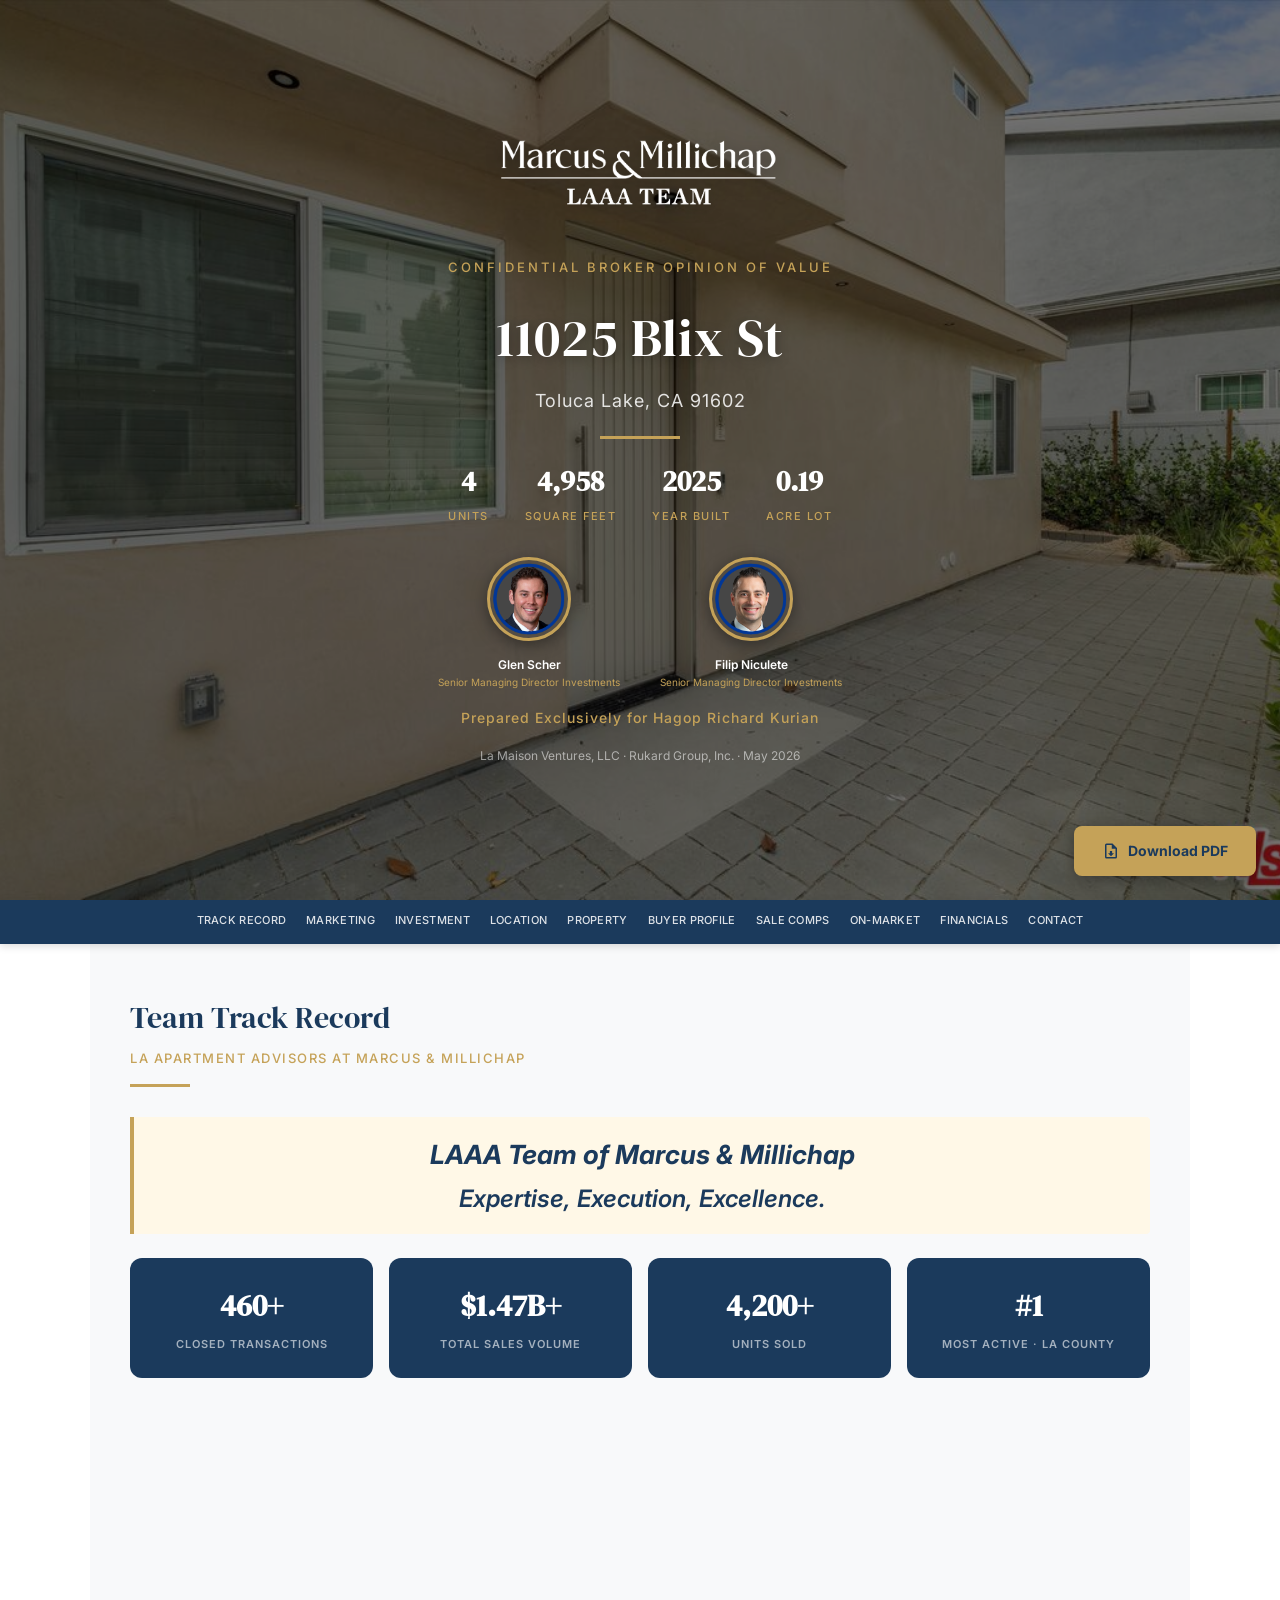
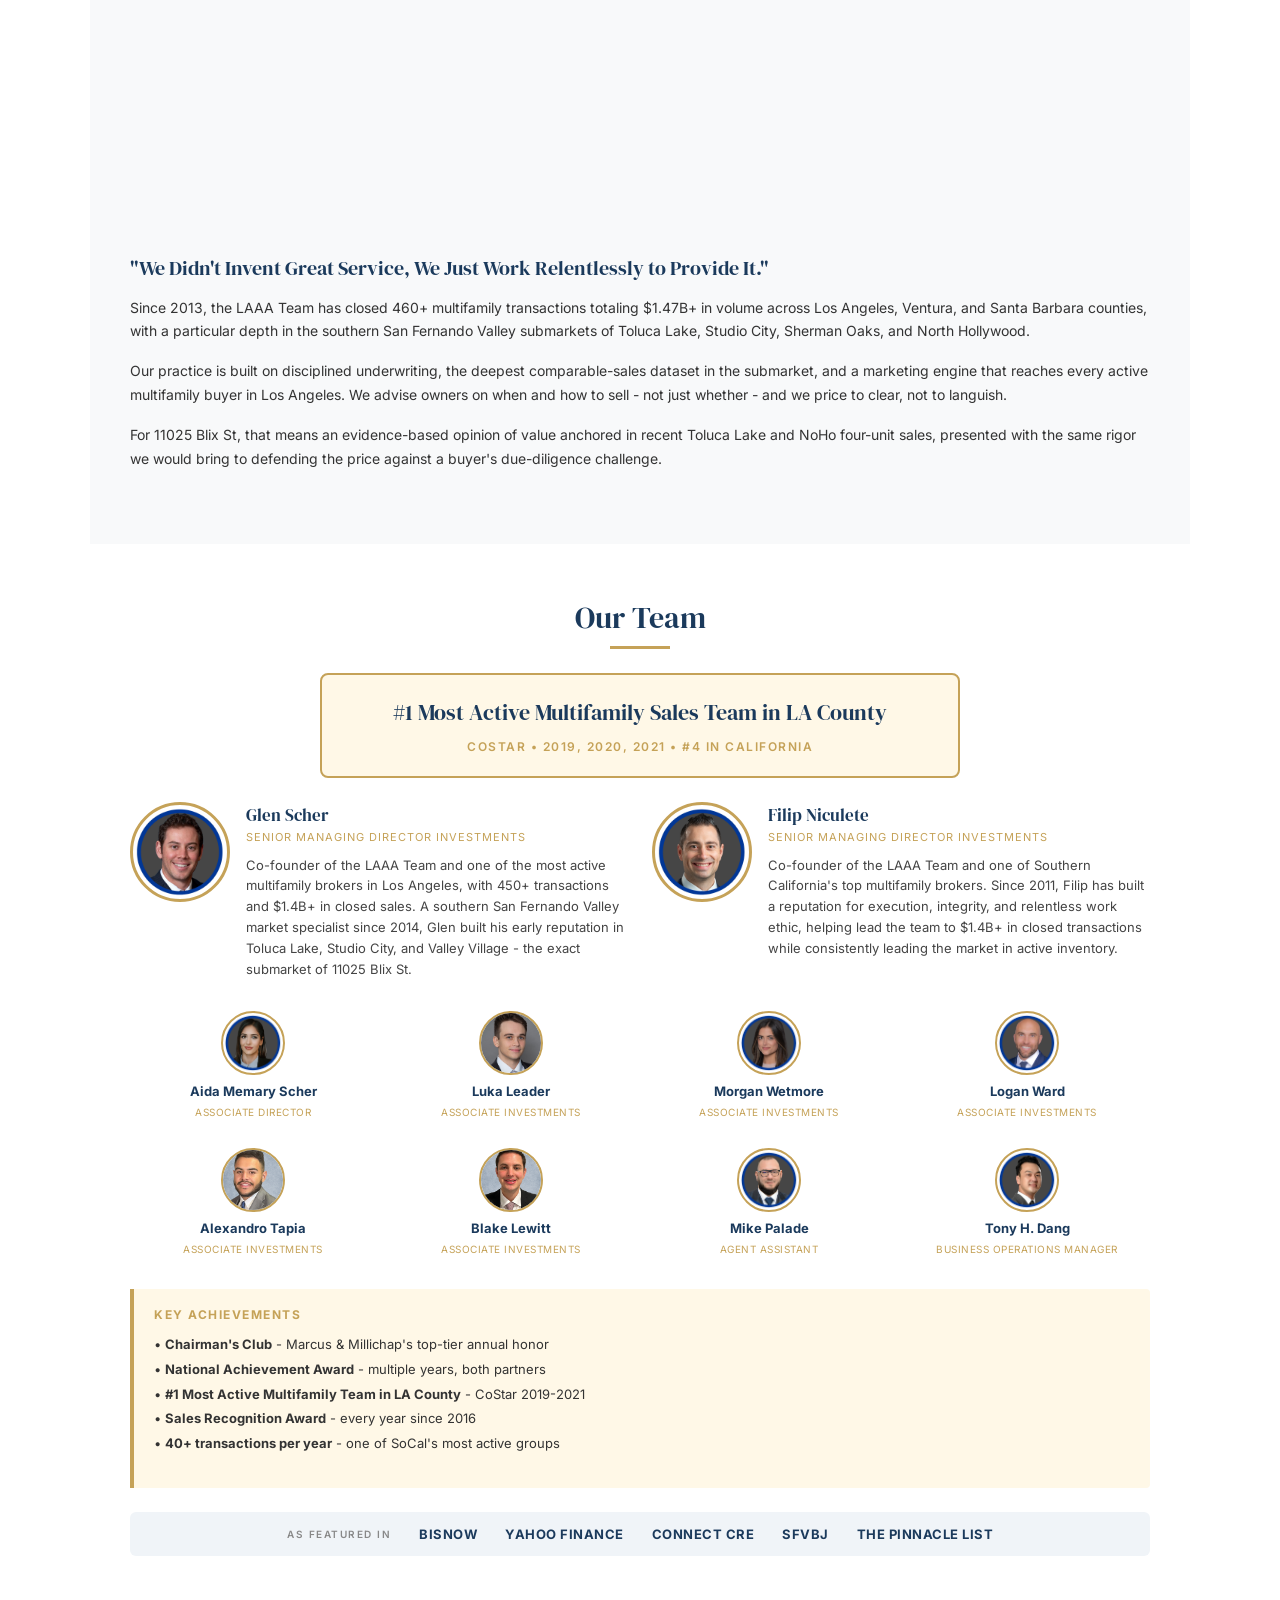
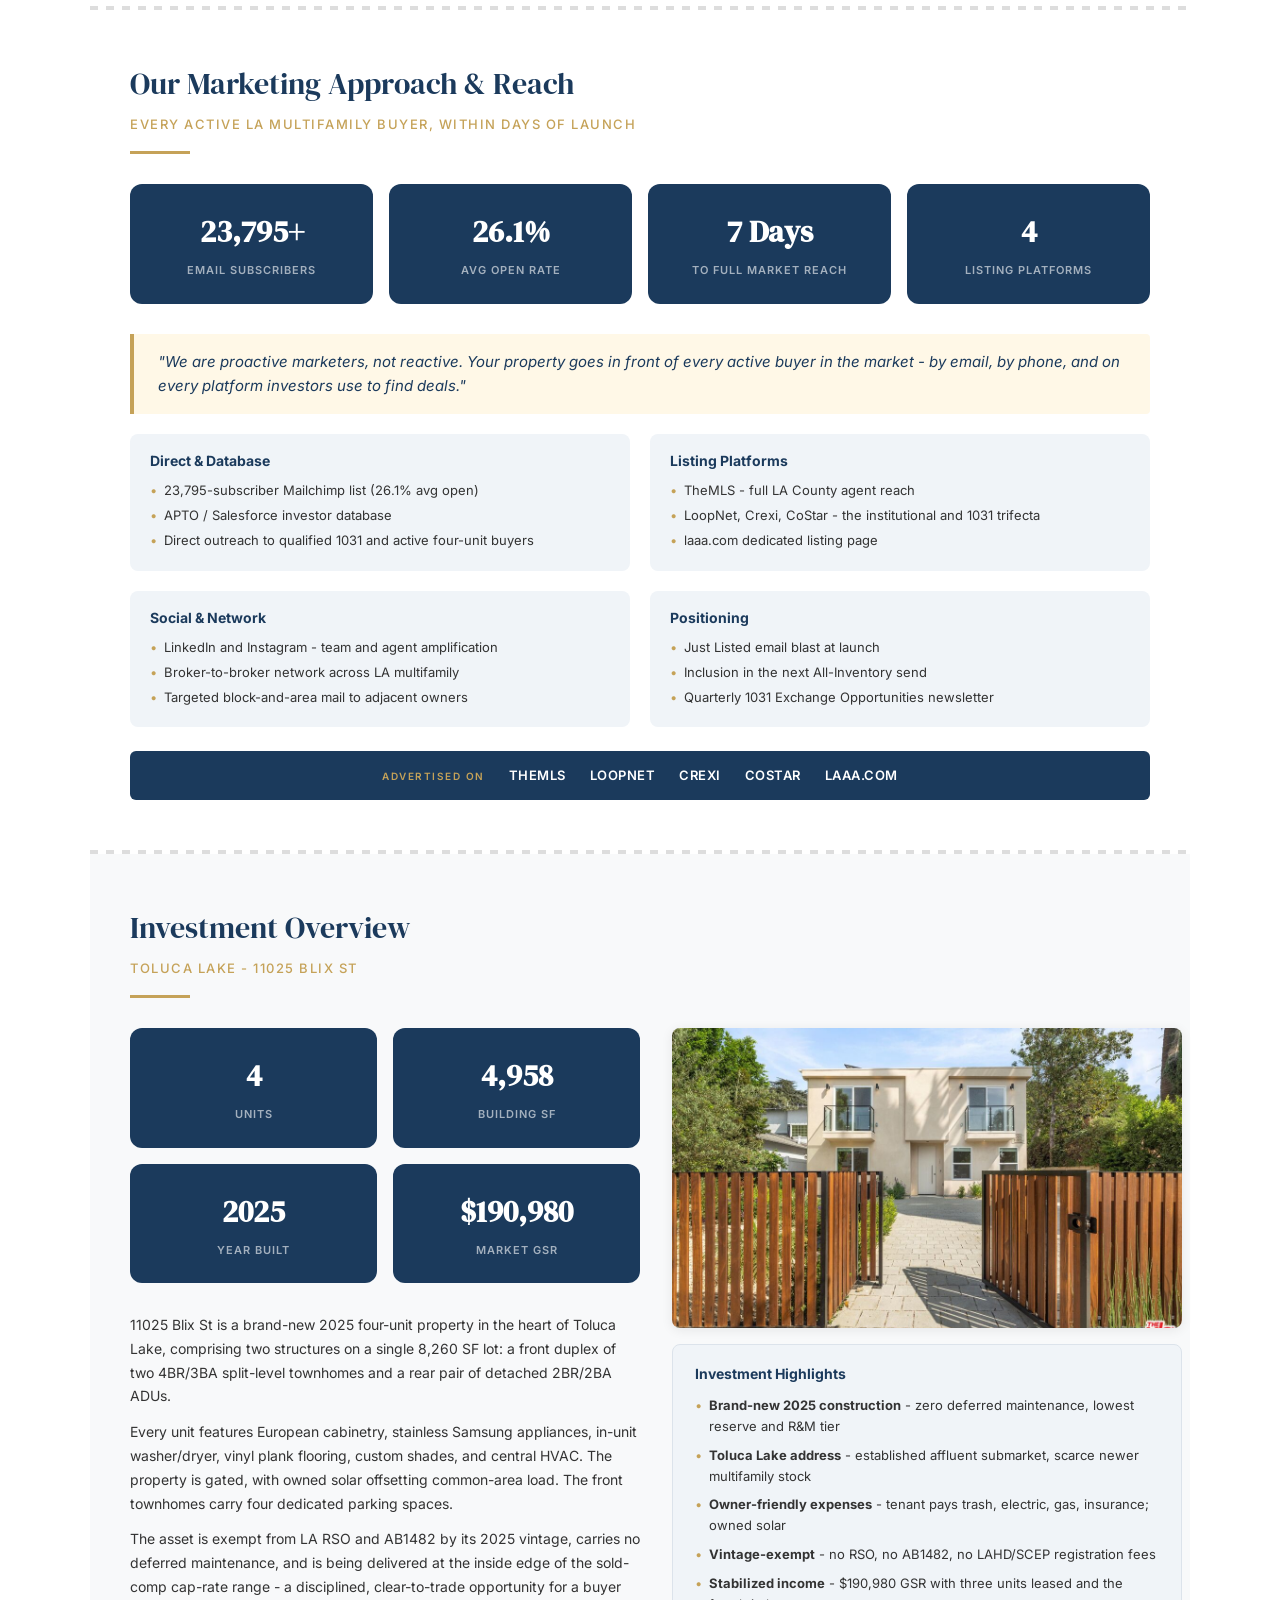
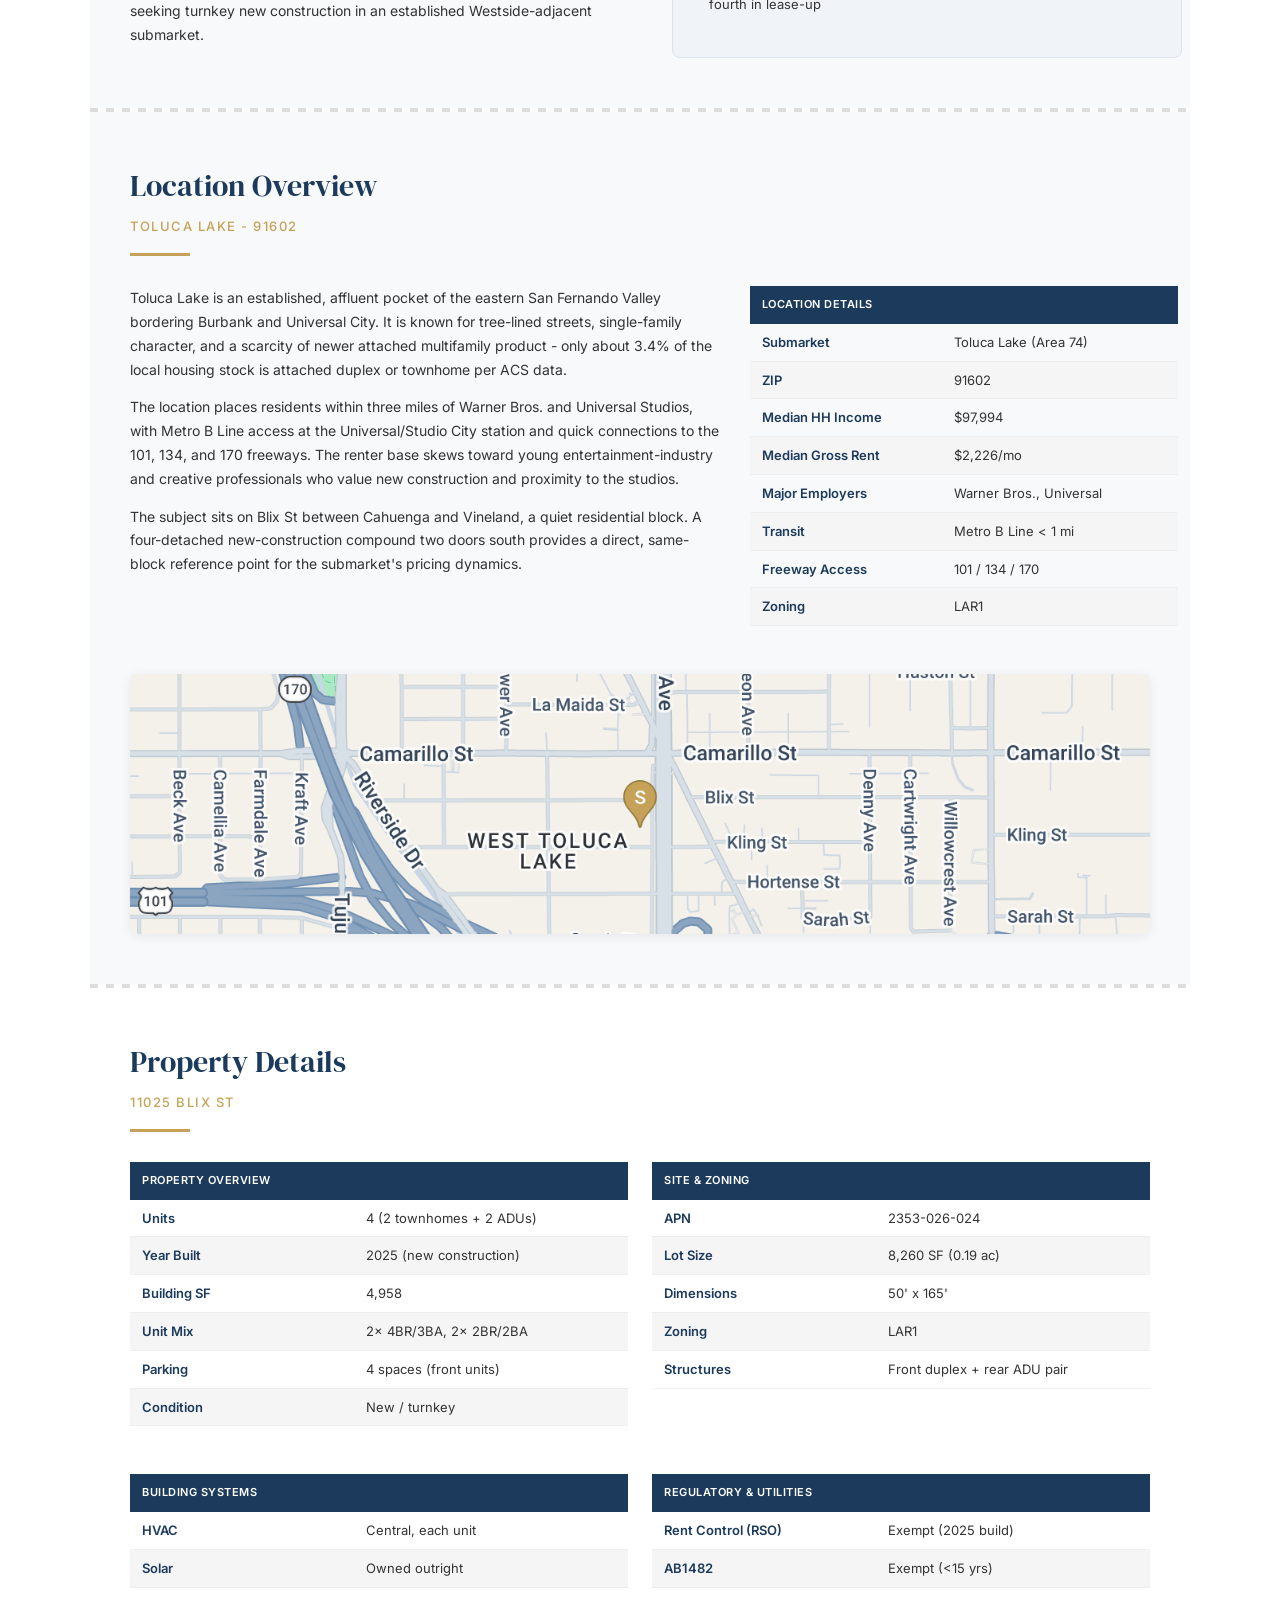
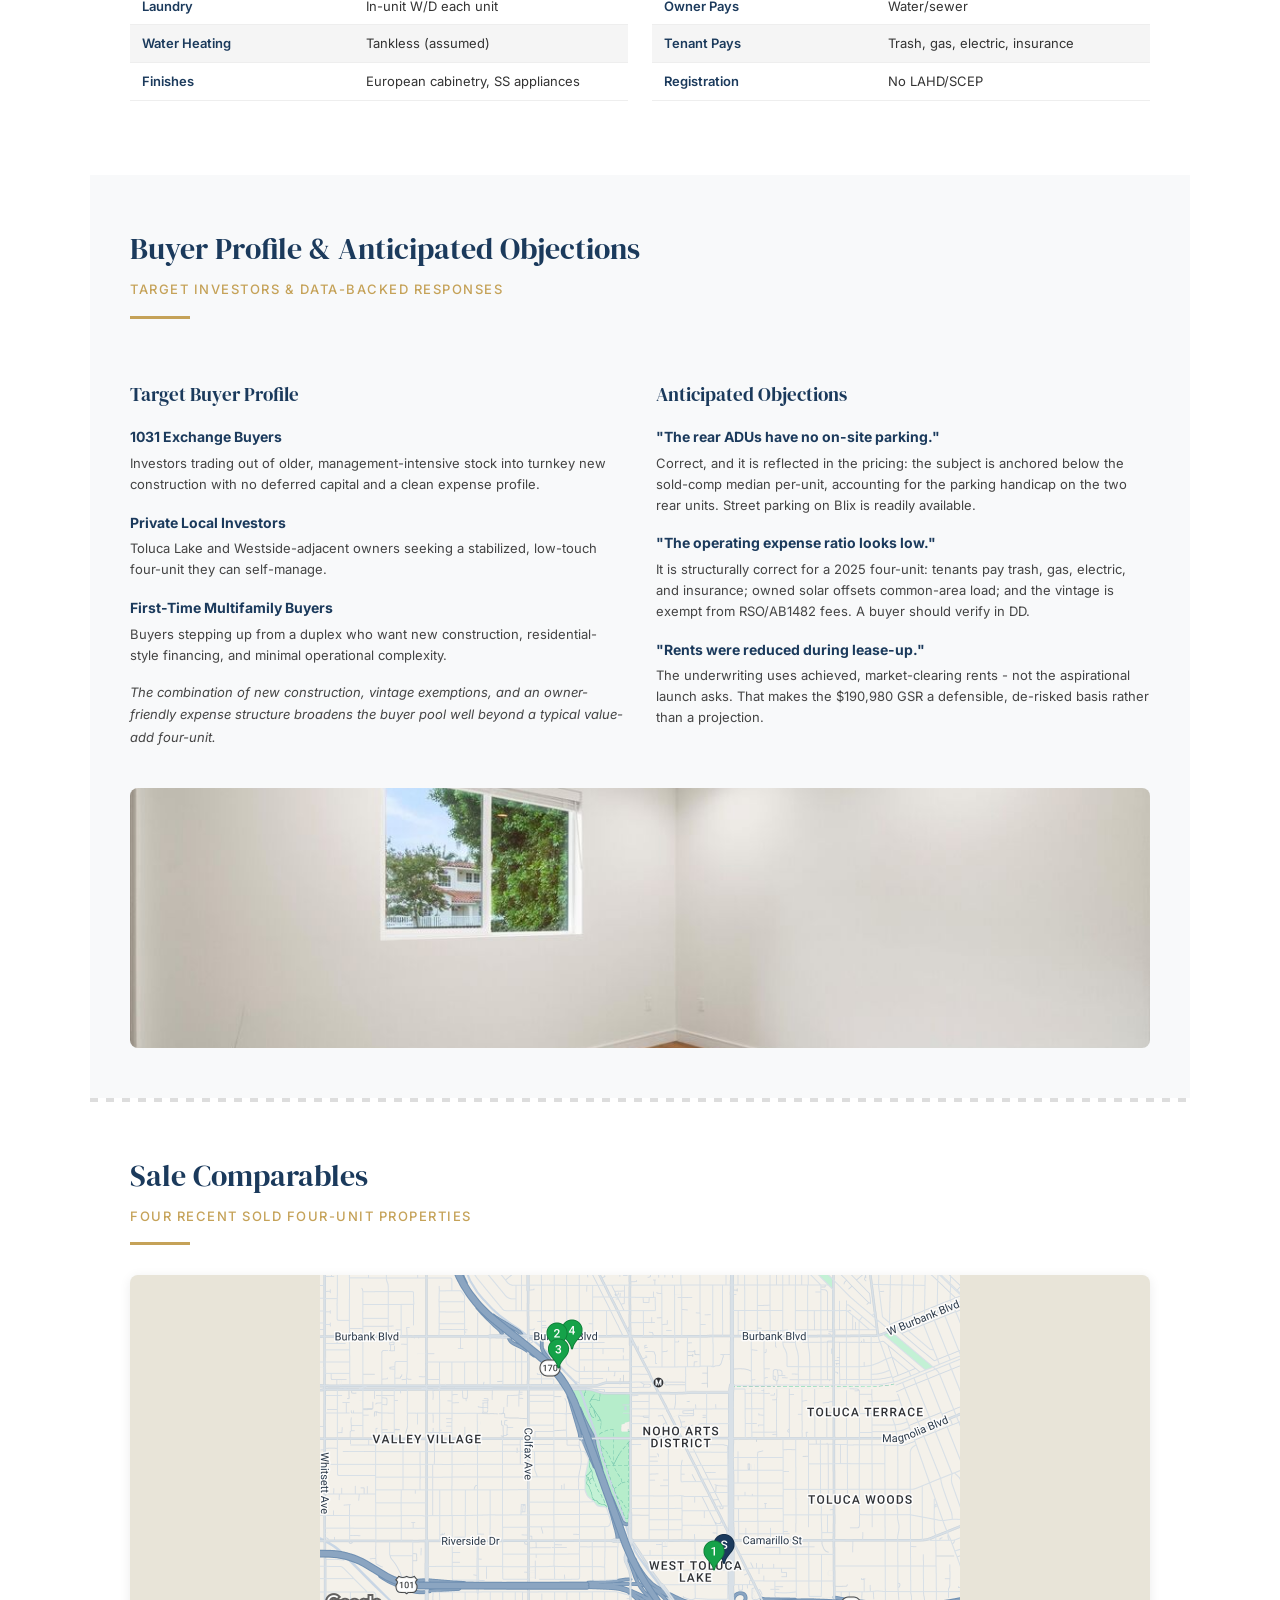
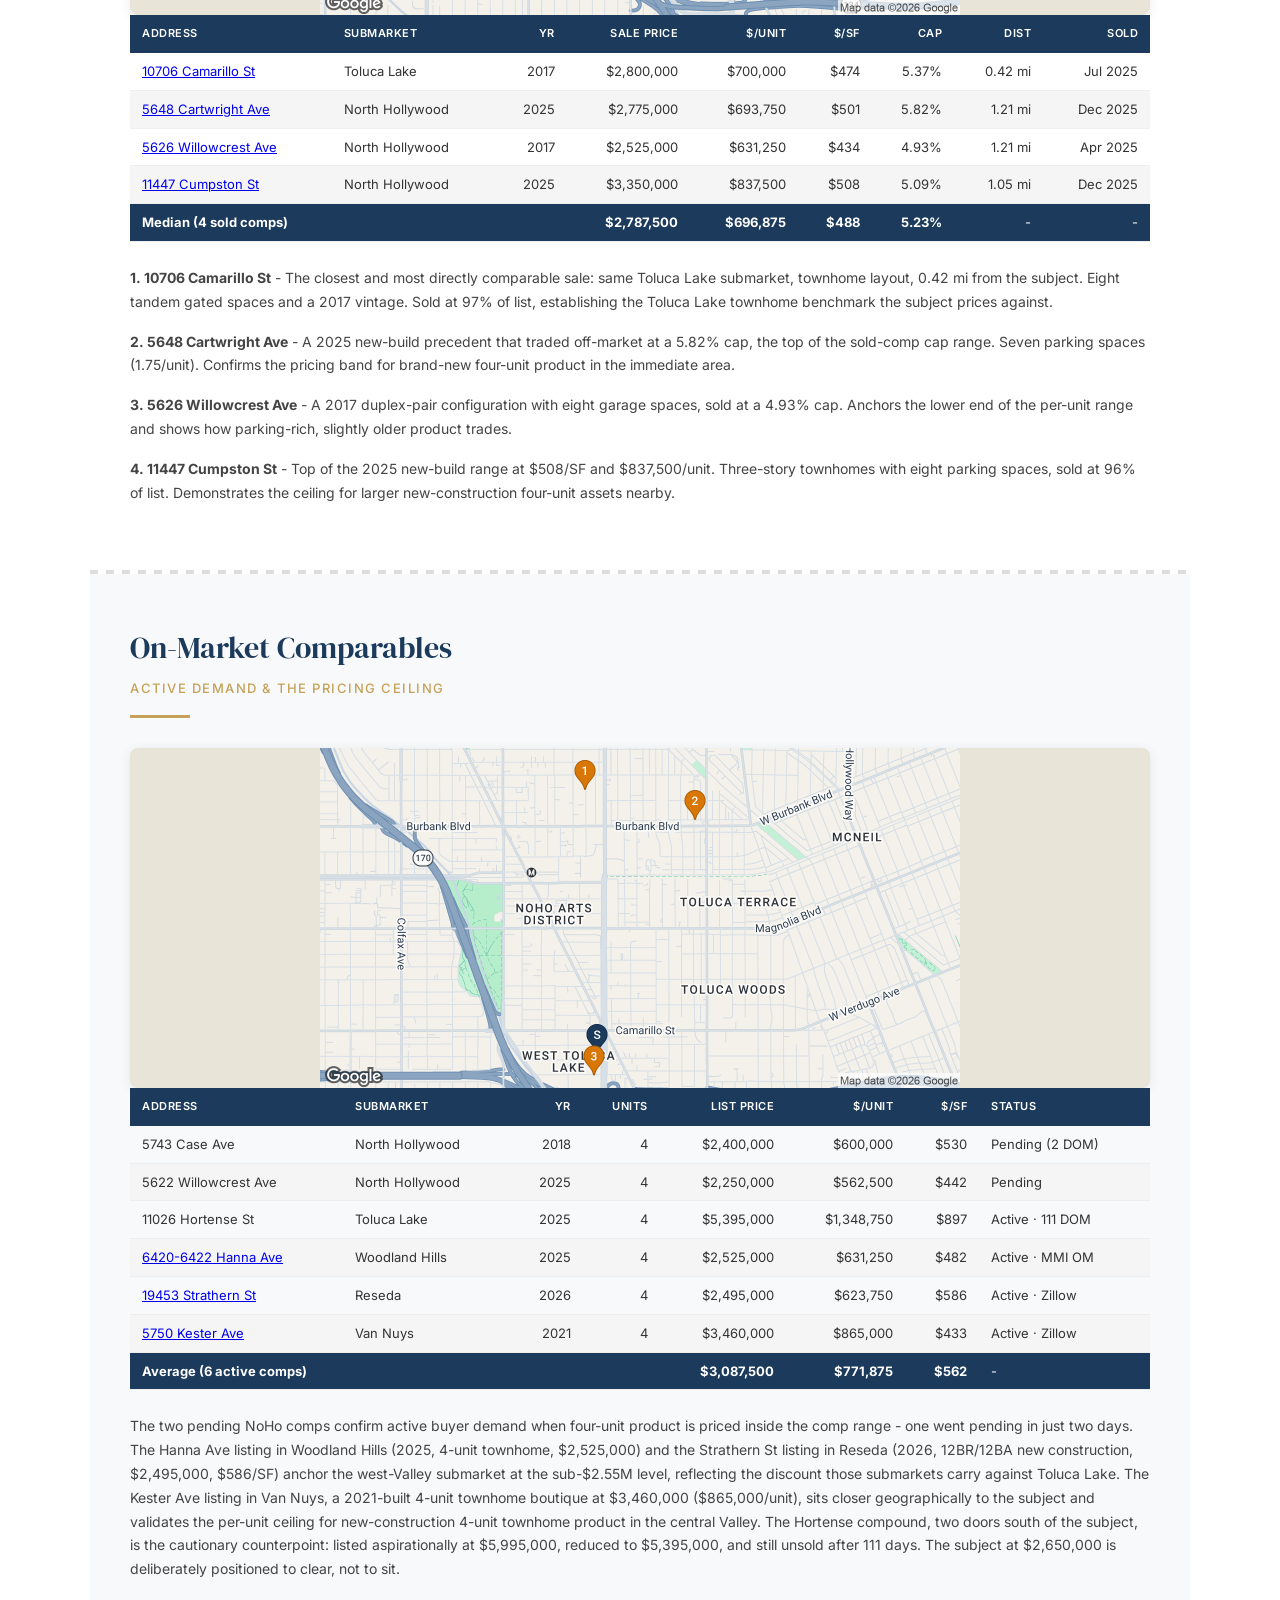
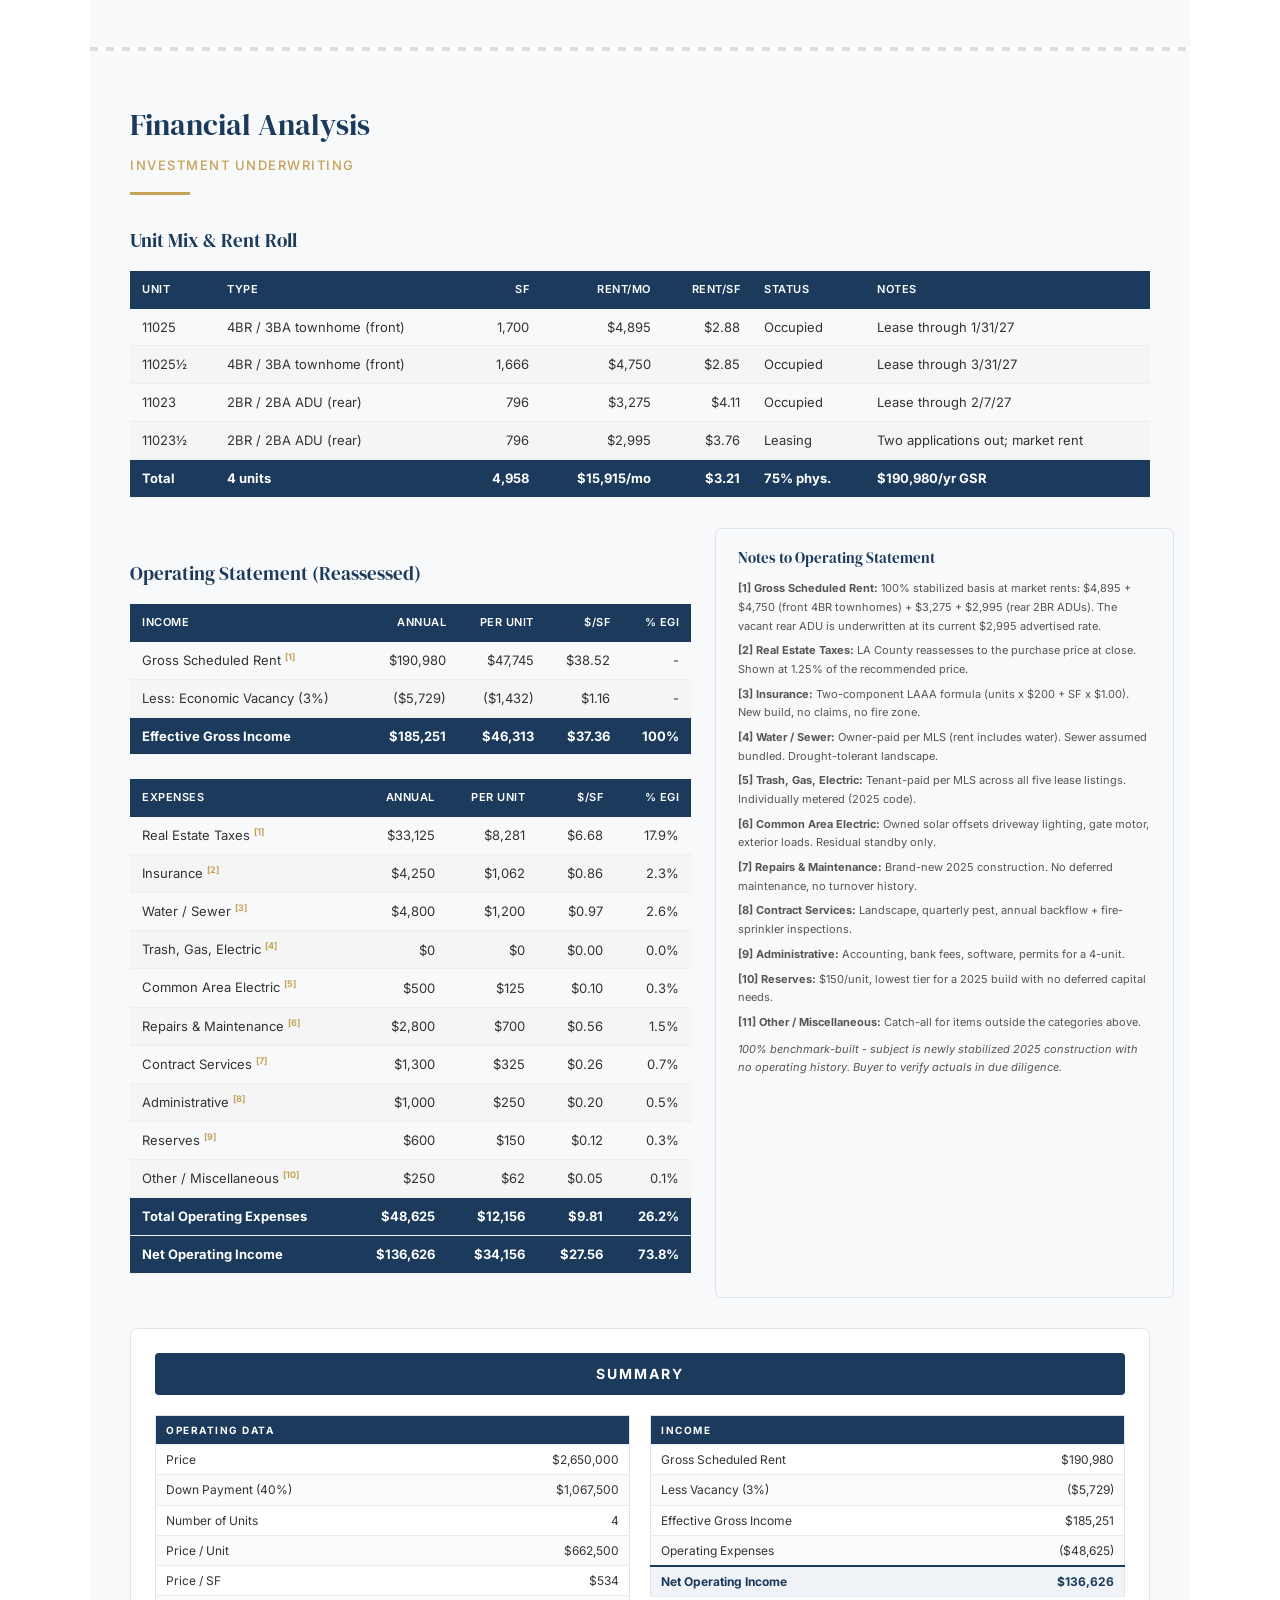
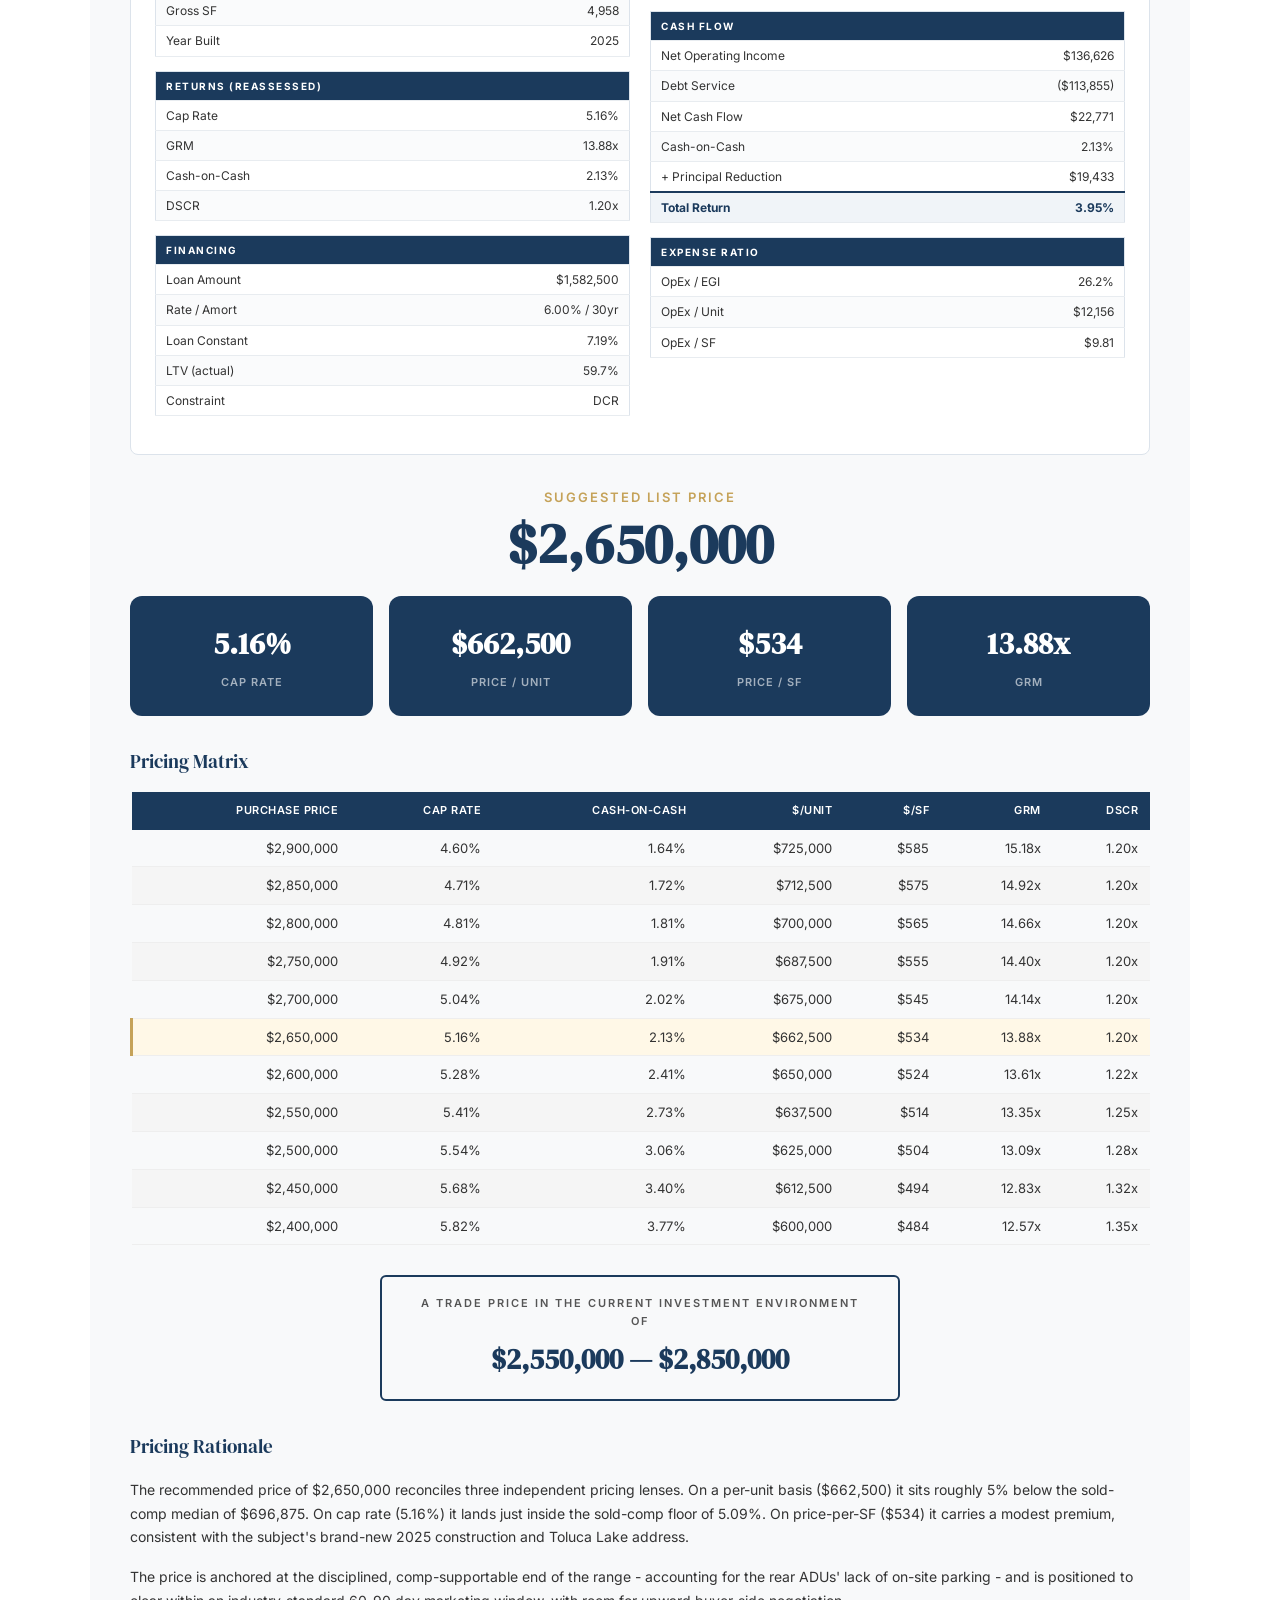
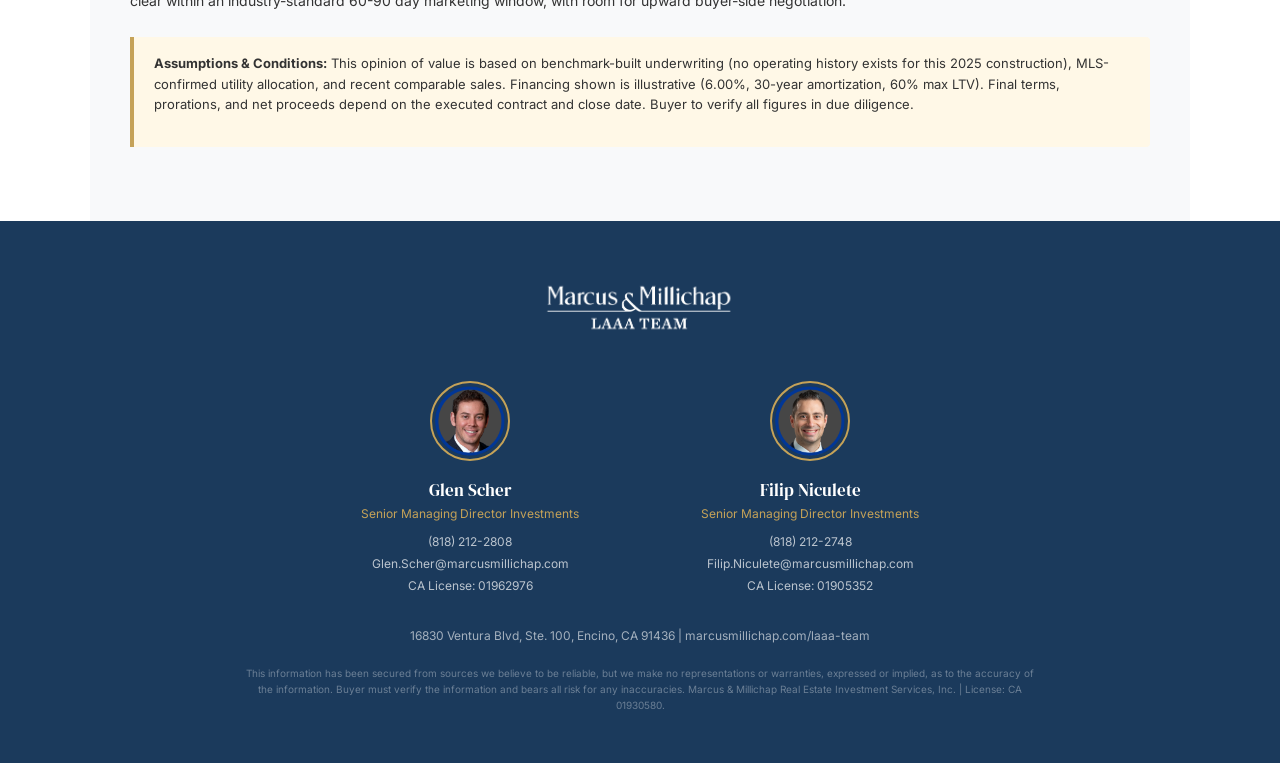
==== commit 5e942a89: "On-market comps: add Units + $/Unit columns and 6-comp average row" ====
--- a/index.html
+++ b/index.html
@@ -492,13 +492,14 @@
   <div class="section-divider"></div>
   <div class="loc-wide-map comp-map" style="height:340px;"><img src="images/onmkt_map.png" alt="On-Market Comps Map"></div>
   <div class="table-scroll"><table>
-    <thead><tr><th>Address</th><th>Submarket</th><th class="num">Yr</th><th class="num">List Price</th><th class="num">$/SF</th><th>Status</th></tr></thead>
-    <tbody><tr><td>5743 Case Ave</td><td>North Hollywood</td><td class='num'>2018</td><td class='num'>$2,400,000</td><td class='num'>$530</td><td>Pending (2 DOM)</td></tr>
-<tr><td>5622 Willowcrest Ave</td><td>North Hollywood</td><td class='num'>2025</td><td class='num'>$2,250,000</td><td class='num'>$442</td><td>Pending</td></tr>
-<tr><td>11026 Hortense St</td><td>Toluca Lake</td><td class='num'>2025</td><td class='num'>$5,395,000</td><td class='num'>$897</td><td>Active &middot; 111 DOM</td></tr>
-<tr><td><a href='oms/6420-6422-hanna-om.pdf' target='_blank' rel='noopener'>6420-6422 Hanna Ave</a></td><td>Woodland Hills</td><td class='num'>2025</td><td class='num'>$2,525,000</td><td class='num'>$482</td><td>Active &middot; MMI OM</td></tr>
-<tr><td><a href='https://www.zillow.com/homedetails/19453-Strathern-St-Reseda-CA-91335/19906466_zpid/' target='_blank' rel='noopener'>19453 Strathern St</a></td><td>Reseda</td><td class='num'>2026</td><td class='num'>$2,495,000</td><td class='num'>$586</td><td>Active &middot; Zillow</td></tr>
-<tr><td><a href='https://www.zillow.com/homedetails/5750-Kester-Ave-Van-Nuys-CA-91411/19972492_zpid/' target='_blank' rel='noopener'>5750 Kester Ave</a></td><td>Van Nuys</td><td class='num'>2021</td><td class='num'>$3,460,000</td><td class='num'>$433</td><td>Active &middot; Zillow</td></tr>
+    <thead><tr><th>Address</th><th>Submarket</th><th class="num">Yr</th><th class="num">Units</th><th class="num">List Price</th><th class="num">$/Unit</th><th class="num">$/SF</th><th>Status</th></tr></thead>
+    <tbody><tr><td>5743 Case Ave</td><td>North Hollywood</td><td class='num'>2018</td><td class='num'>4</td><td class='num'>$2,400,000</td><td class='num'>$600,000</td><td class='num'>$530</td><td>Pending (2 DOM)</td></tr>
+<tr><td>5622 Willowcrest Ave</td><td>North Hollywood</td><td class='num'>2025</td><td class='num'>4</td><td class='num'>$2,250,000</td><td class='num'>$562,500</td><td class='num'>$442</td><td>Pending</td></tr>
+<tr><td>11026 Hortense St</td><td>Toluca Lake</td><td class='num'>2025</td><td class='num'>4</td><td class='num'>$5,395,000</td><td class='num'>$1,348,750</td><td class='num'>$897</td><td>Active &middot; 111 DOM</td></tr>
+<tr><td><a href='oms/6420-6422-hanna-om.pdf' target='_blank' rel='noopener'>6420-6422 Hanna Ave</a></td><td>Woodland Hills</td><td class='num'>2025</td><td class='num'>4</td><td class='num'>$2,525,000</td><td class='num'>$631,250</td><td class='num'>$482</td><td>Active &middot; MMI OM</td></tr>
+<tr><td><a href='https://www.zillow.com/homedetails/19453-Strathern-St-Reseda-CA-91335/19906466_zpid/' target='_blank' rel='noopener'>19453 Strathern St</a></td><td>Reseda</td><td class='num'>2026</td><td class='num'>4</td><td class='num'>$2,495,000</td><td class='num'>$623,750</td><td class='num'>$586</td><td>Active &middot; Zillow</td></tr>
+<tr><td><a href='https://www.zillow.com/homedetails/5750-Kester-Ave-Van-Nuys-CA-91411/19972492_zpid/' target='_blank' rel='noopener'>5750 Kester Ave</a></td><td>Van Nuys</td><td class='num'>2021</td><td class='num'>4</td><td class='num'>$3,460,000</td><td class='num'>$865,000</td><td class='num'>$433</td><td>Active &middot; Zillow</td></tr>
+<tr class='summary'><td colspan='4'><strong>Average (6 active comps)</strong></td><td class='num'><strong>$3,087,500</strong></td><td class='num'><strong>$771,875</strong></td><td class='num'><strong>$562</strong></td><td>-</td></tr>
 </tbody>
   </table></div>
   <p class="narrative">The two pending NoHo comps confirm active buyer demand when four-unit product is priced inside the comp range - one went pending in just two days. The Hanna Ave listing in Woodland Hills (2025, 4-unit townhome, $2,525,000) and the Strathern St listing in Reseda (2026, 12BR/12BA new construction, $2,495,000, $586/SF) anchor the west-Valley submarket at the sub-$2.55M level, reflecting the discount those submarkets carry against Toluca Lake. The Kester Ave listing in Van Nuys, a 2021-built 4-unit townhome boutique at $3,460,000 ($865,000/unit), sits closer geographically to the subject and validates the per-unit ceiling for new-construction 4-unit townhome product in the central Valley. The Hortense compound, two doors south of the subject, is the cautionary counterpoint: listed aspirationally at $5,995,000, reduced to $5,395,000, and still unsold after 111 days. The subject at $2,650,000 is deliberately positioned to clear, not to sit.</p>
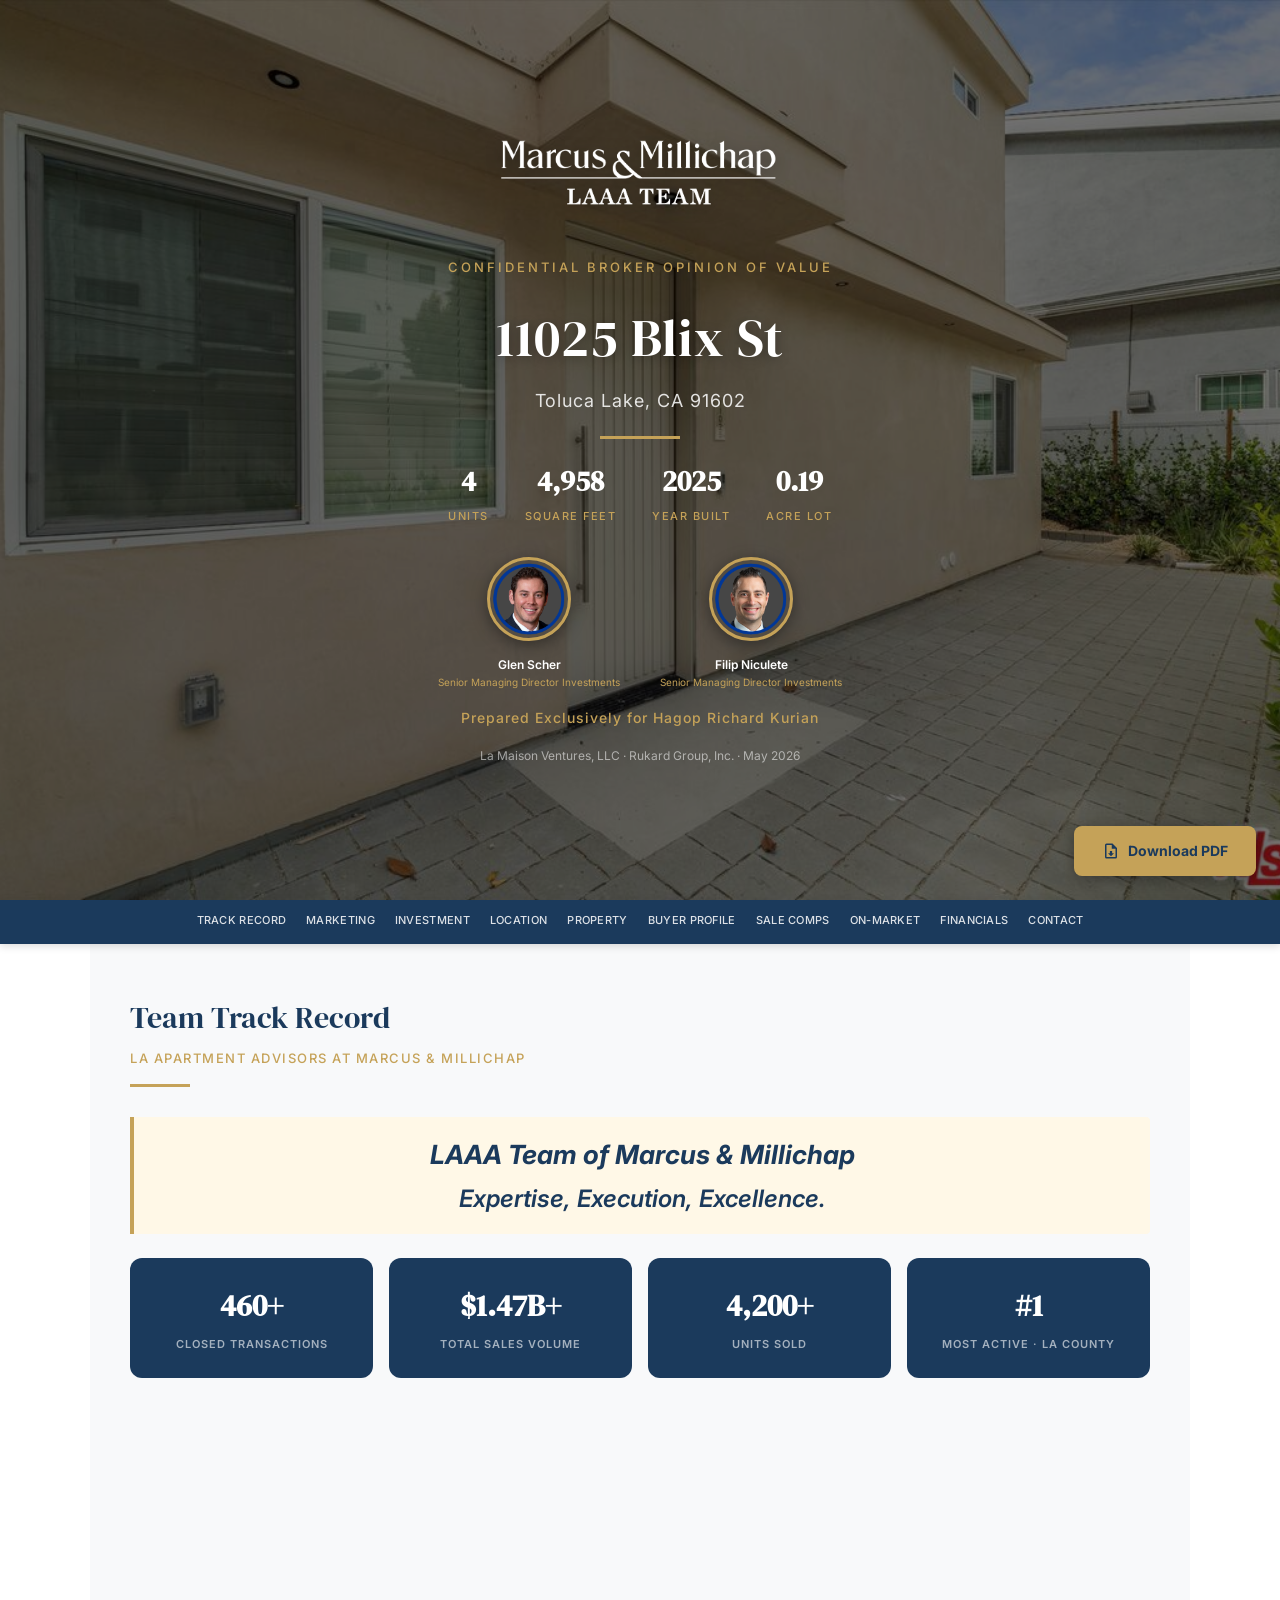
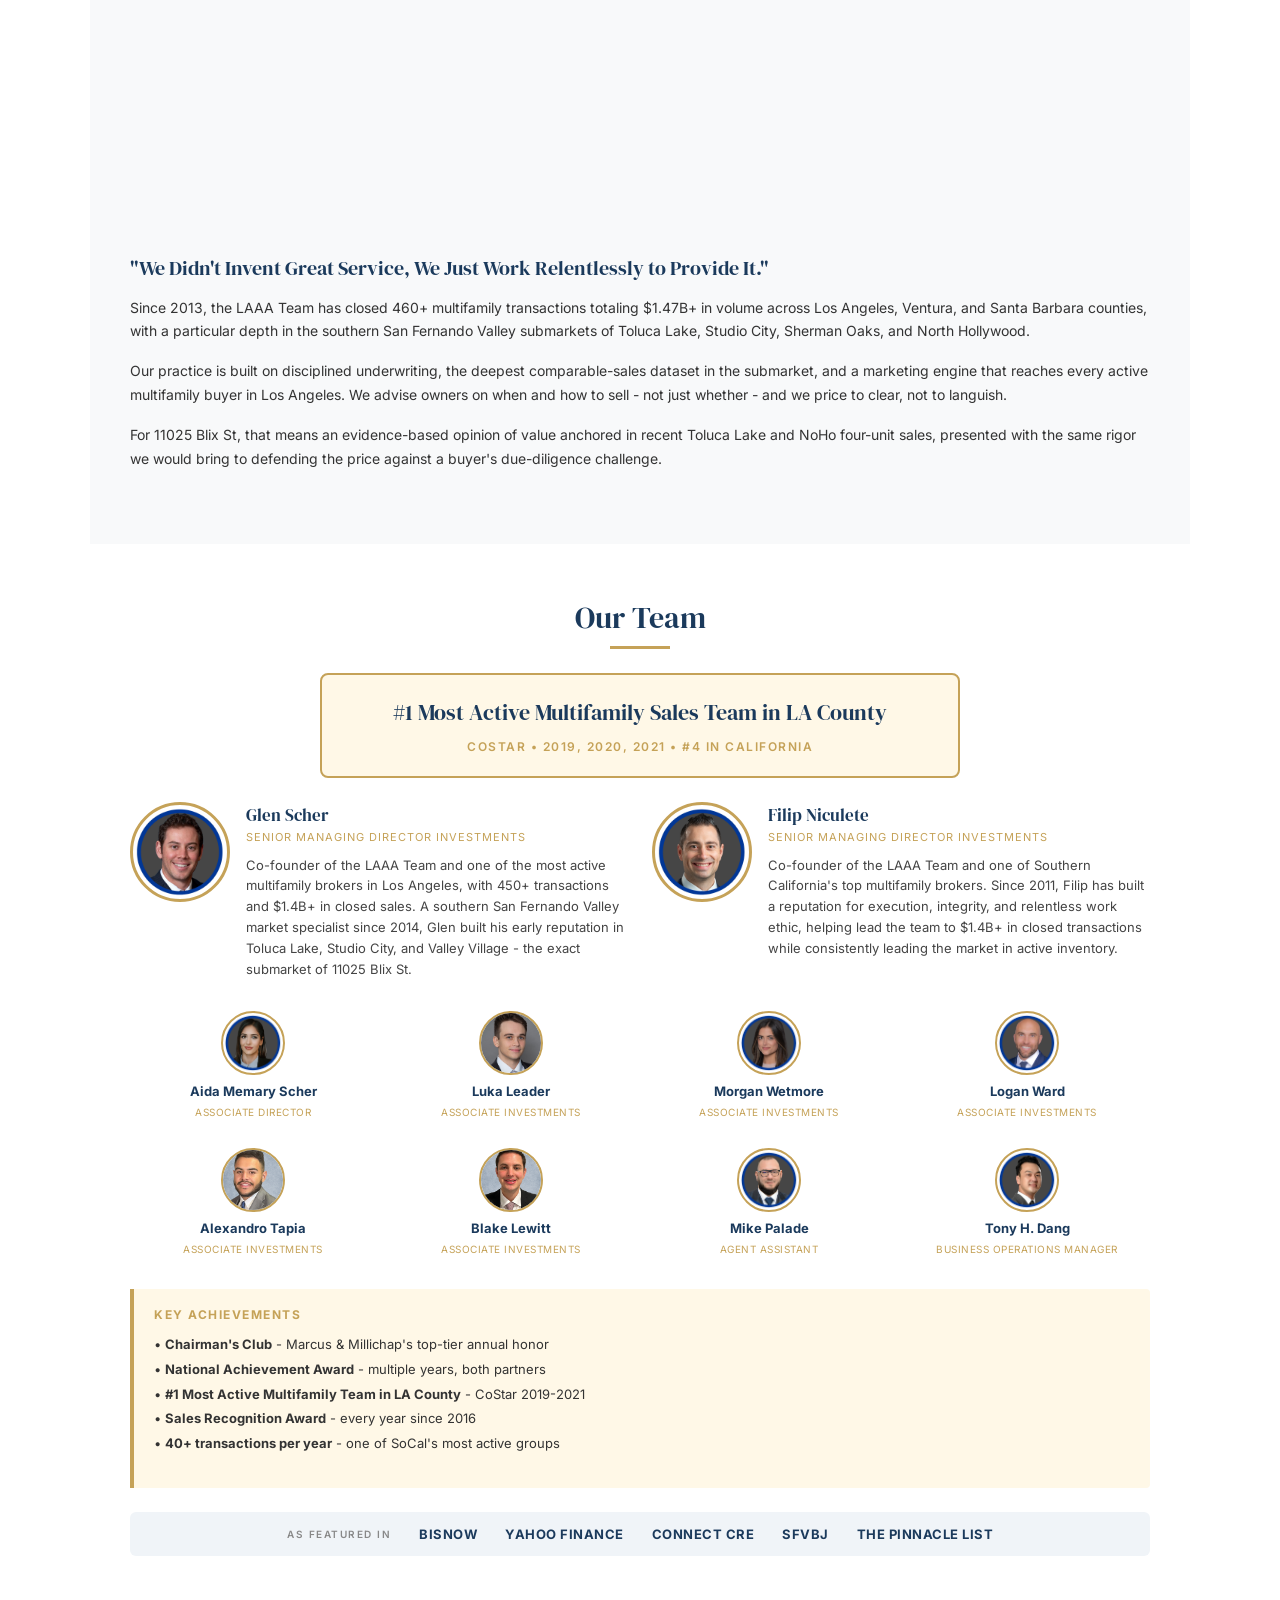
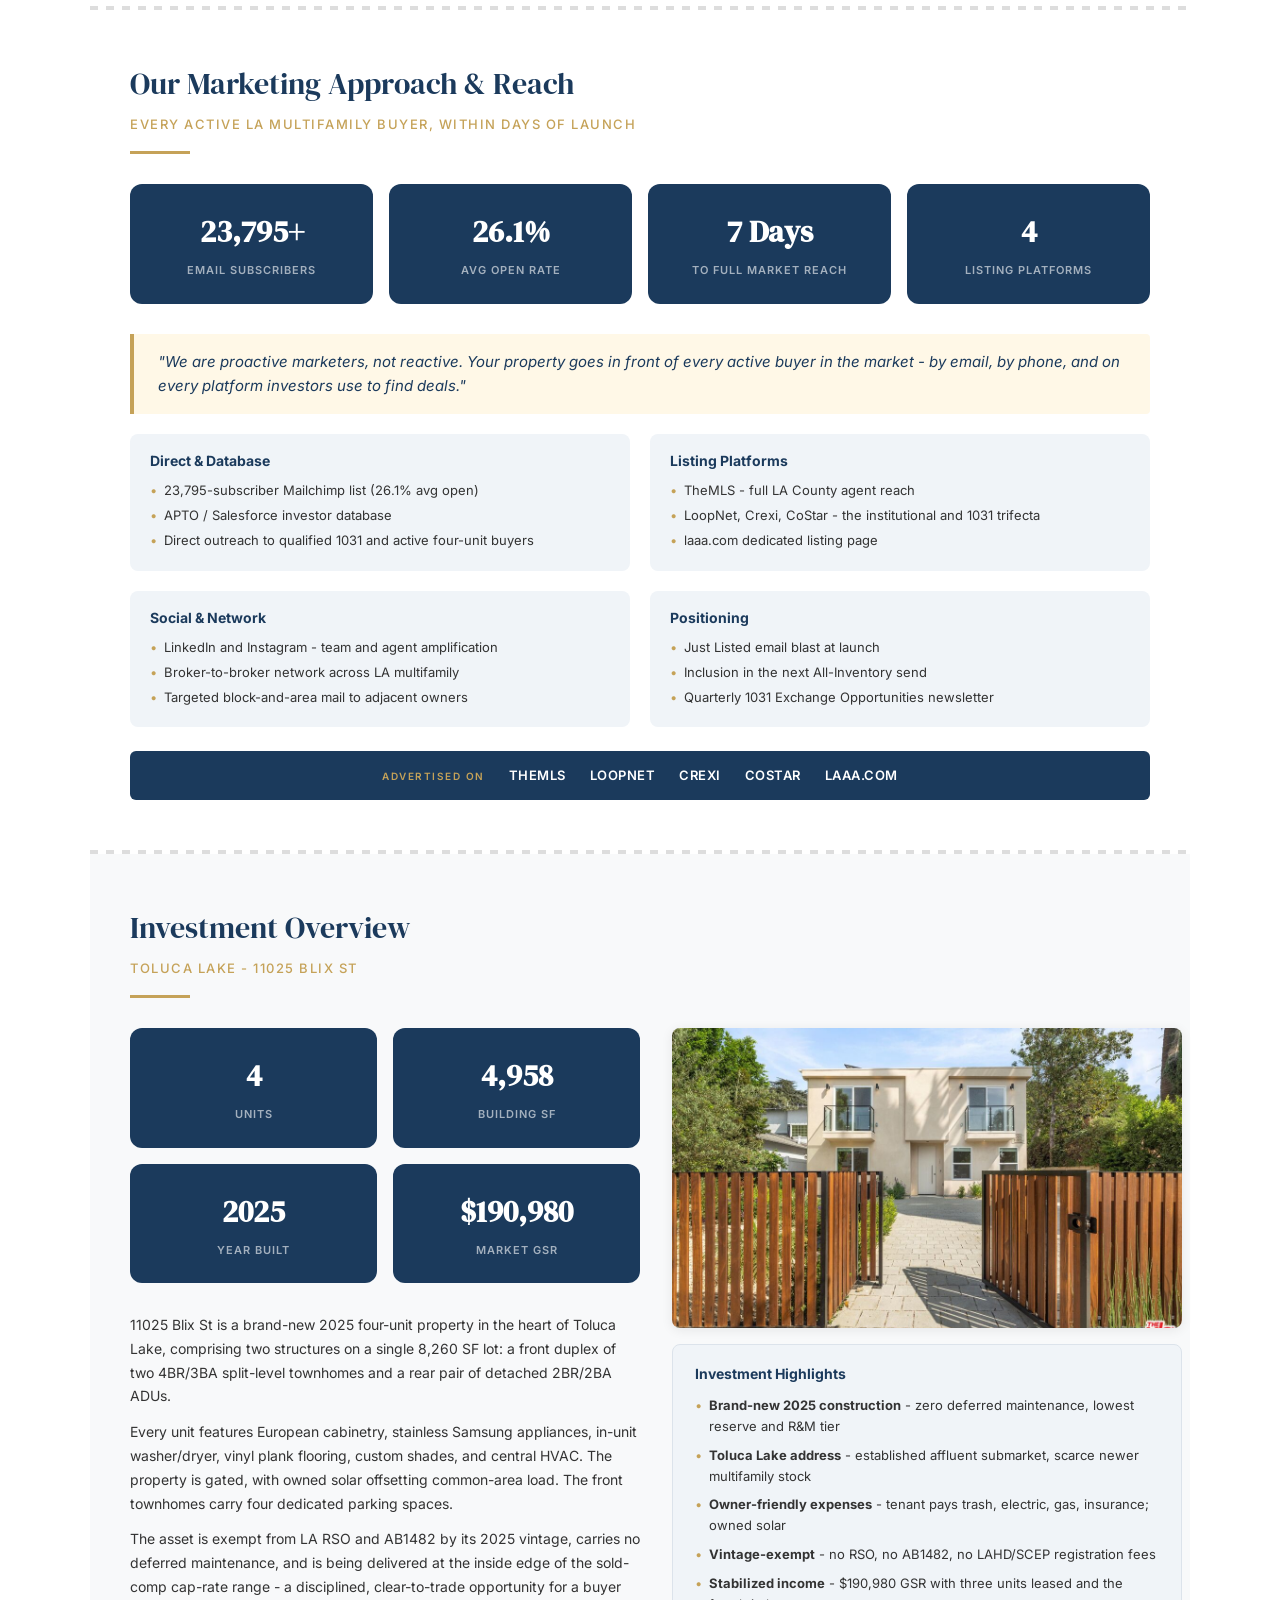
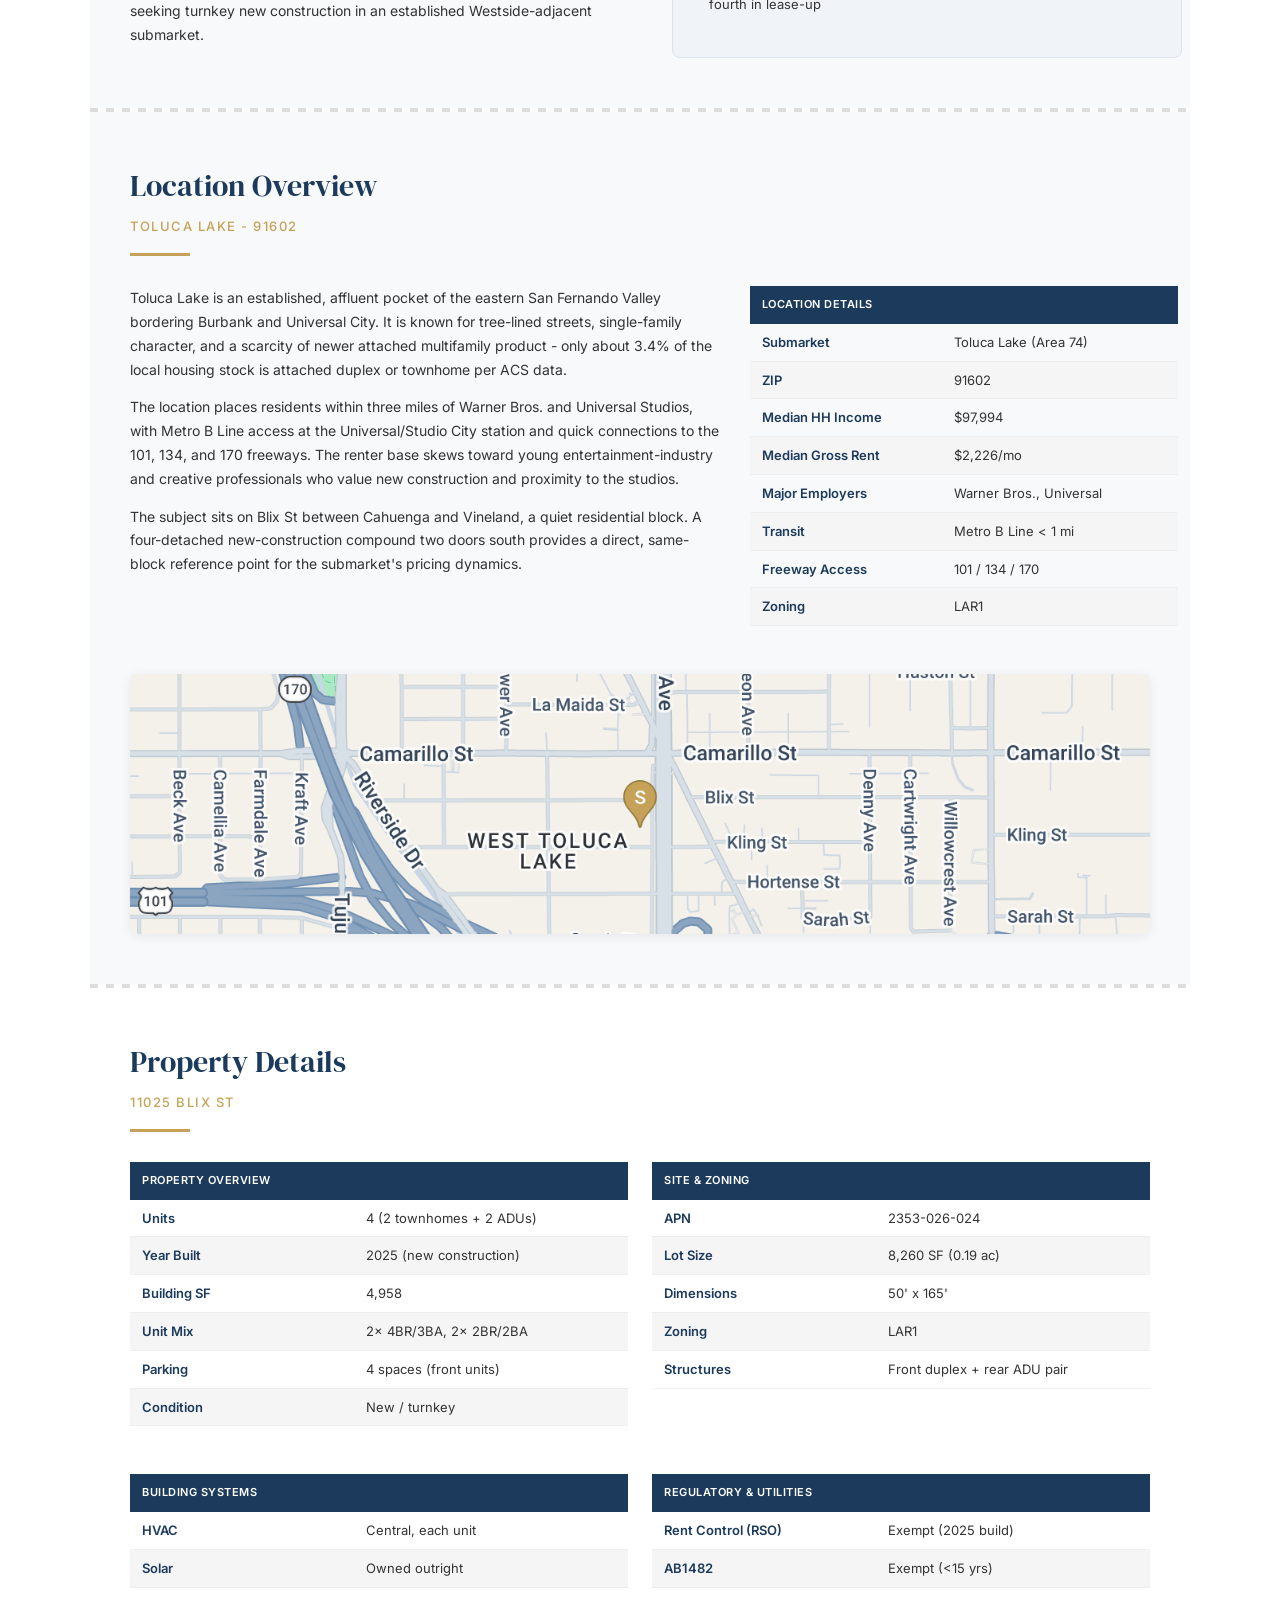
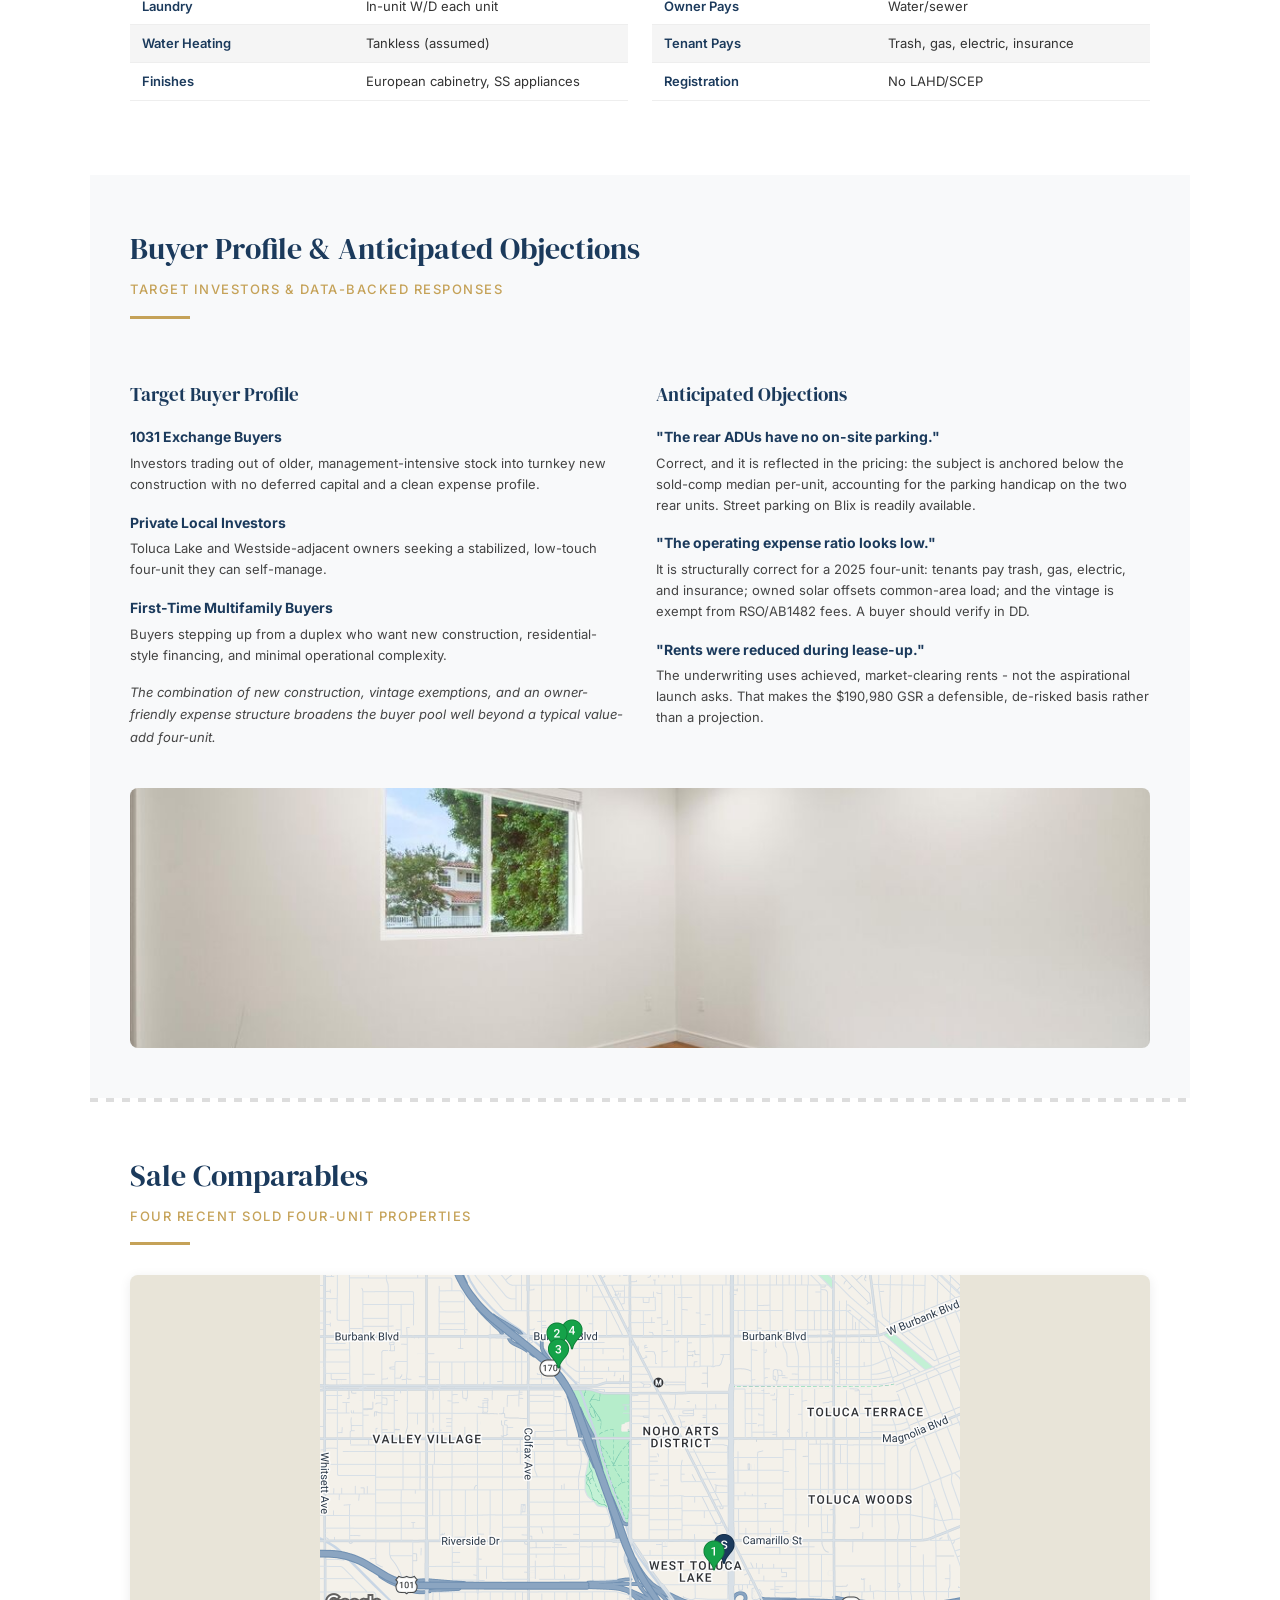
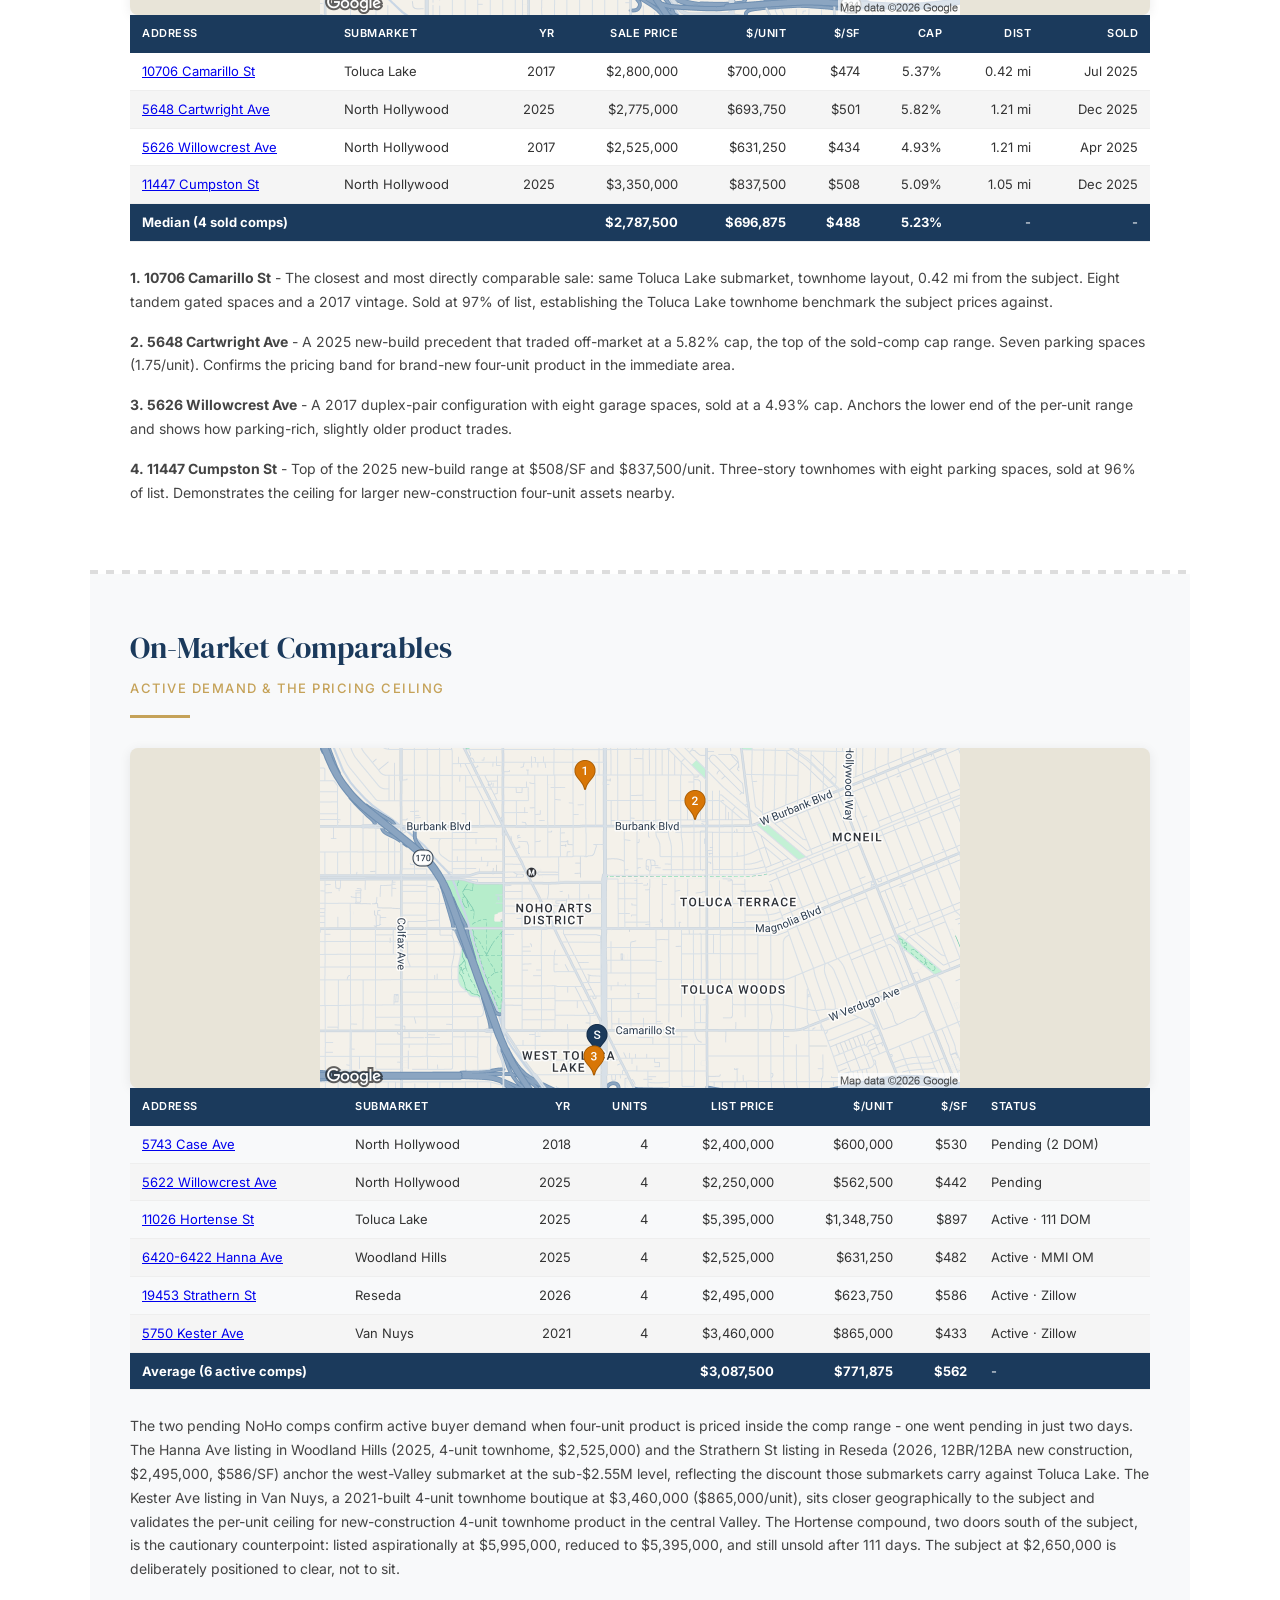
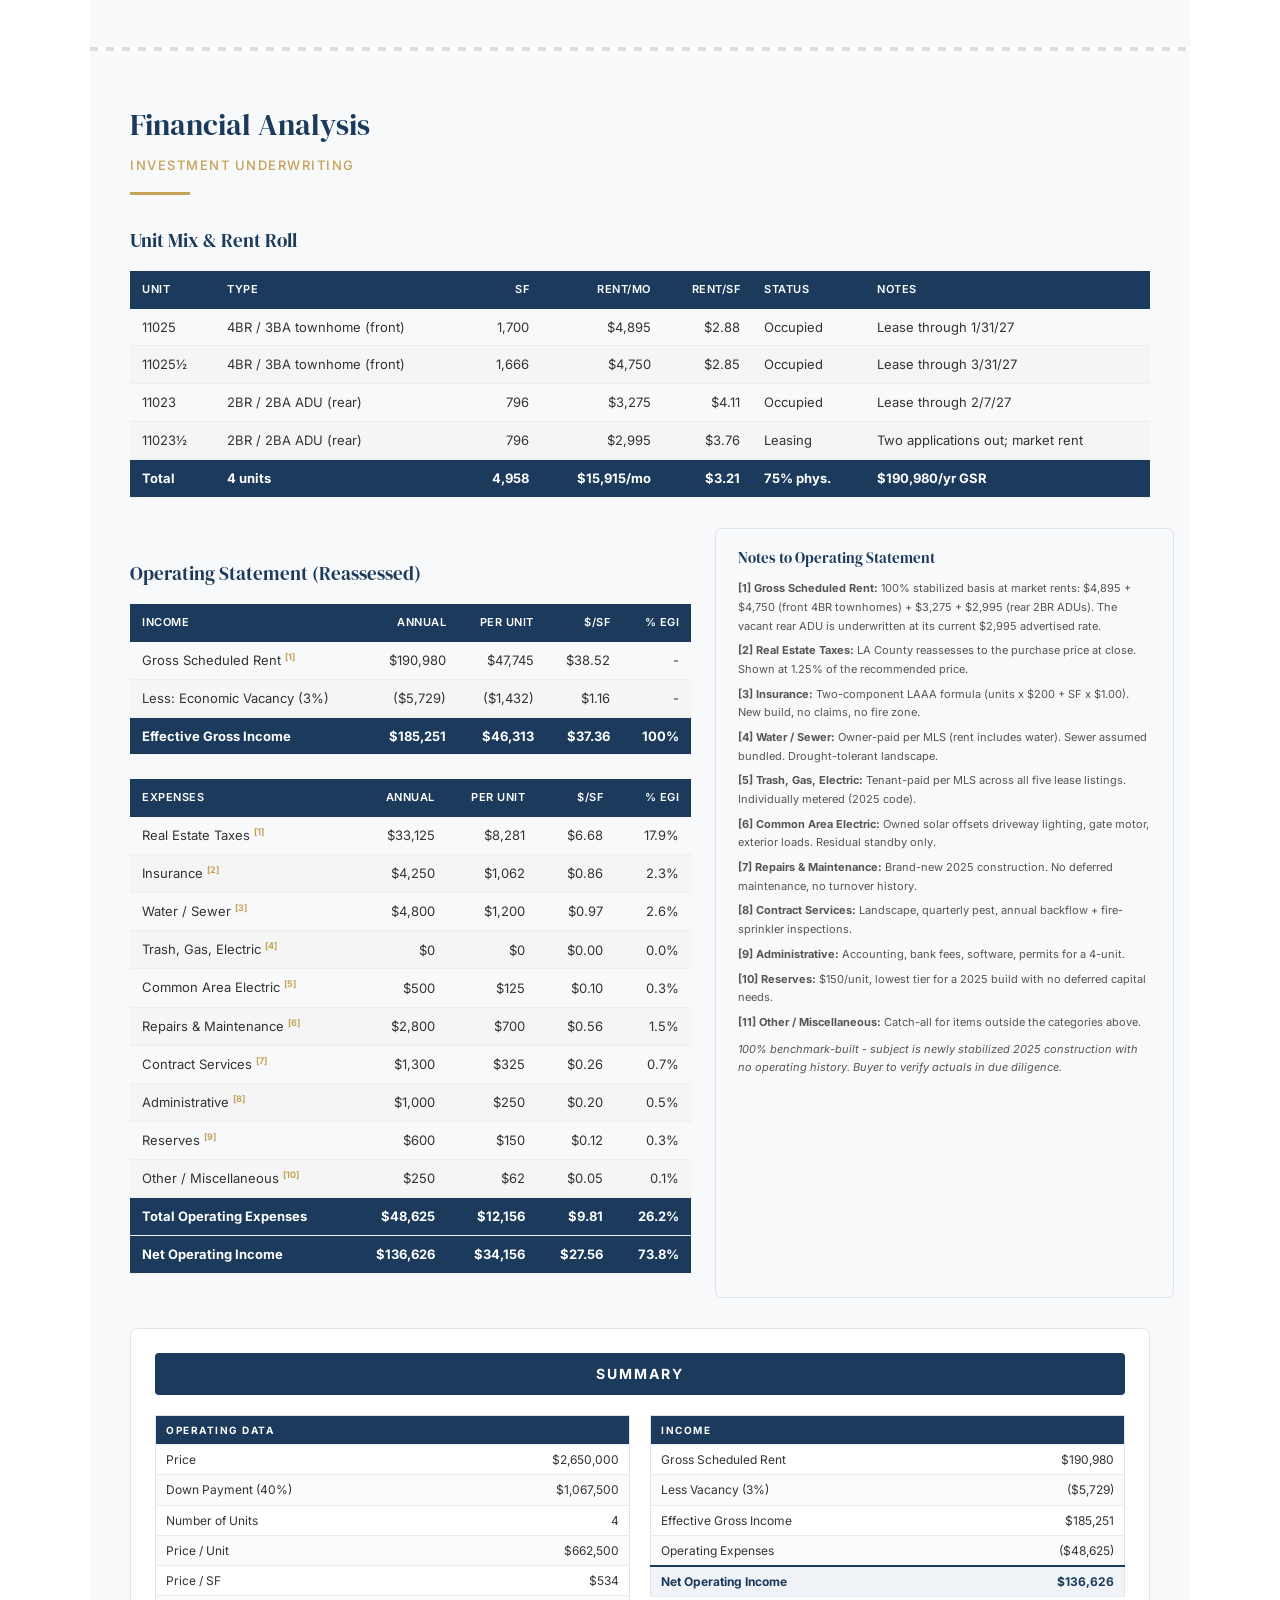
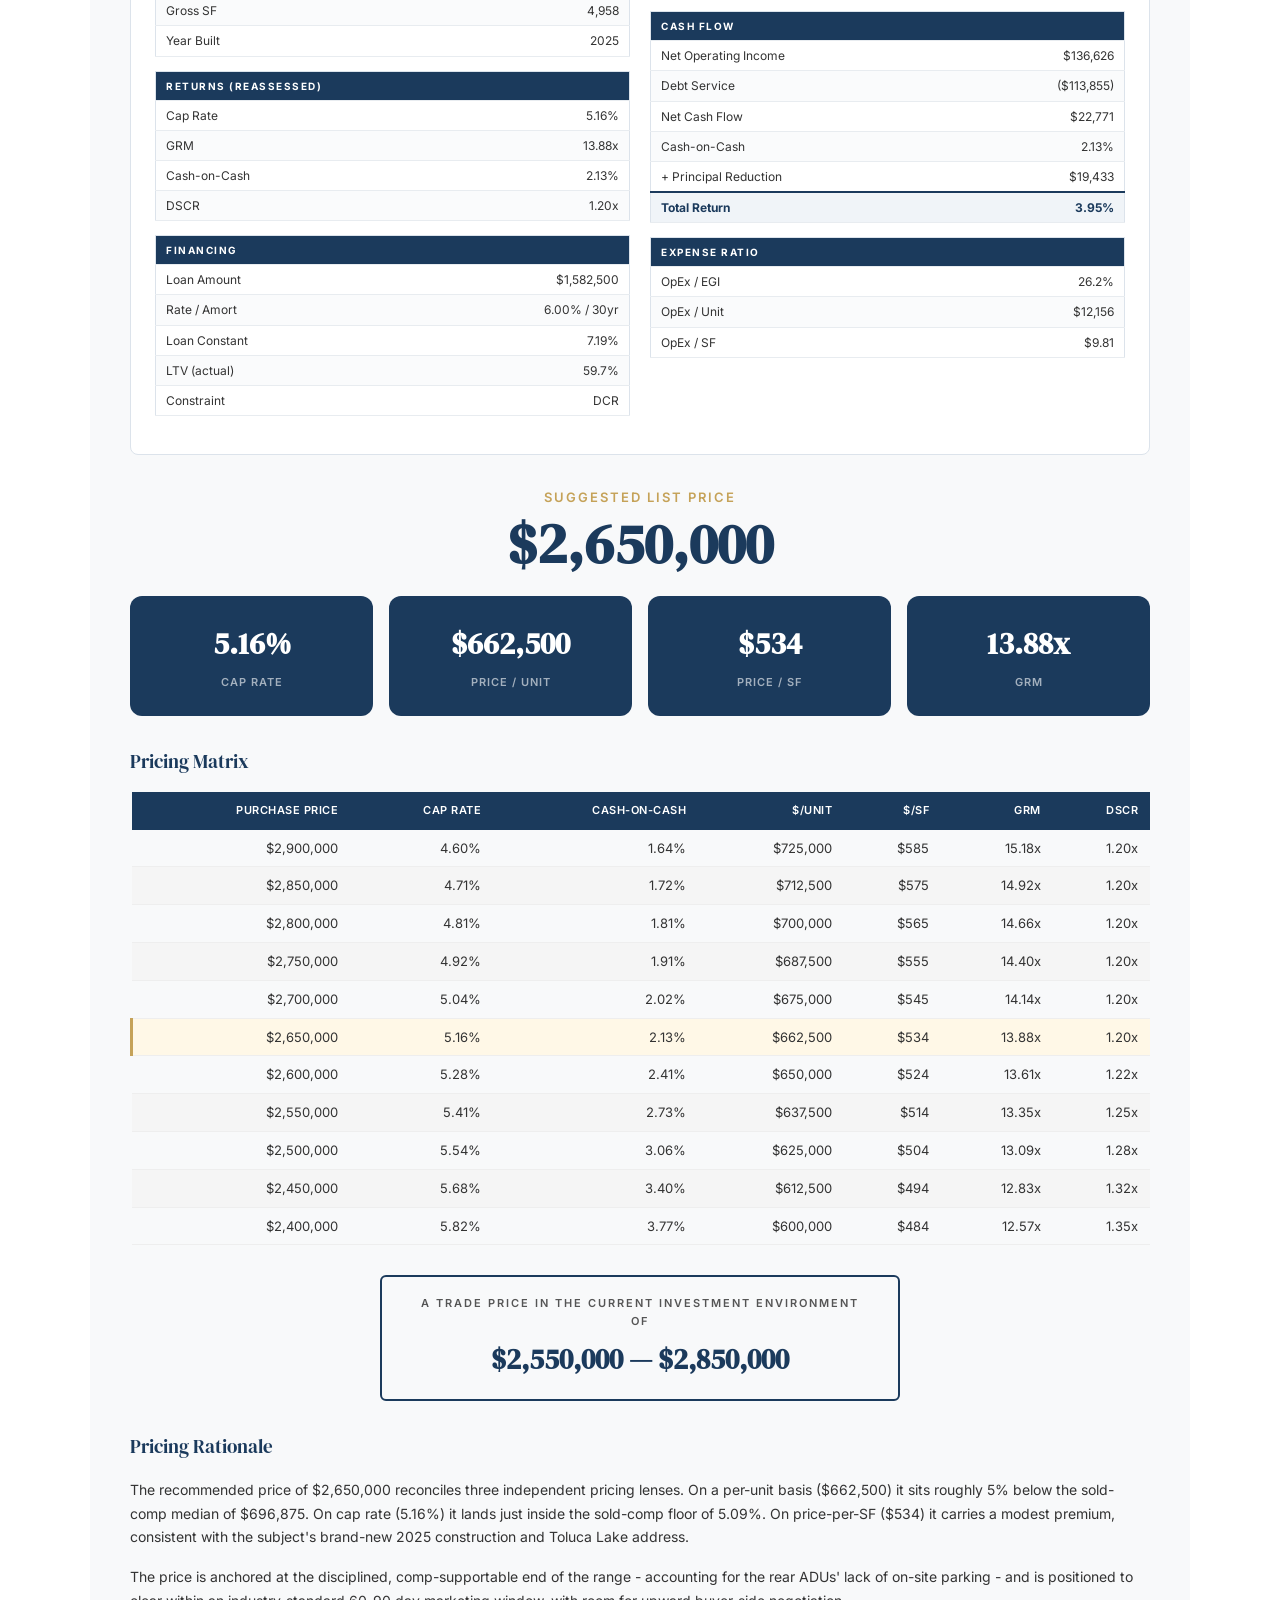
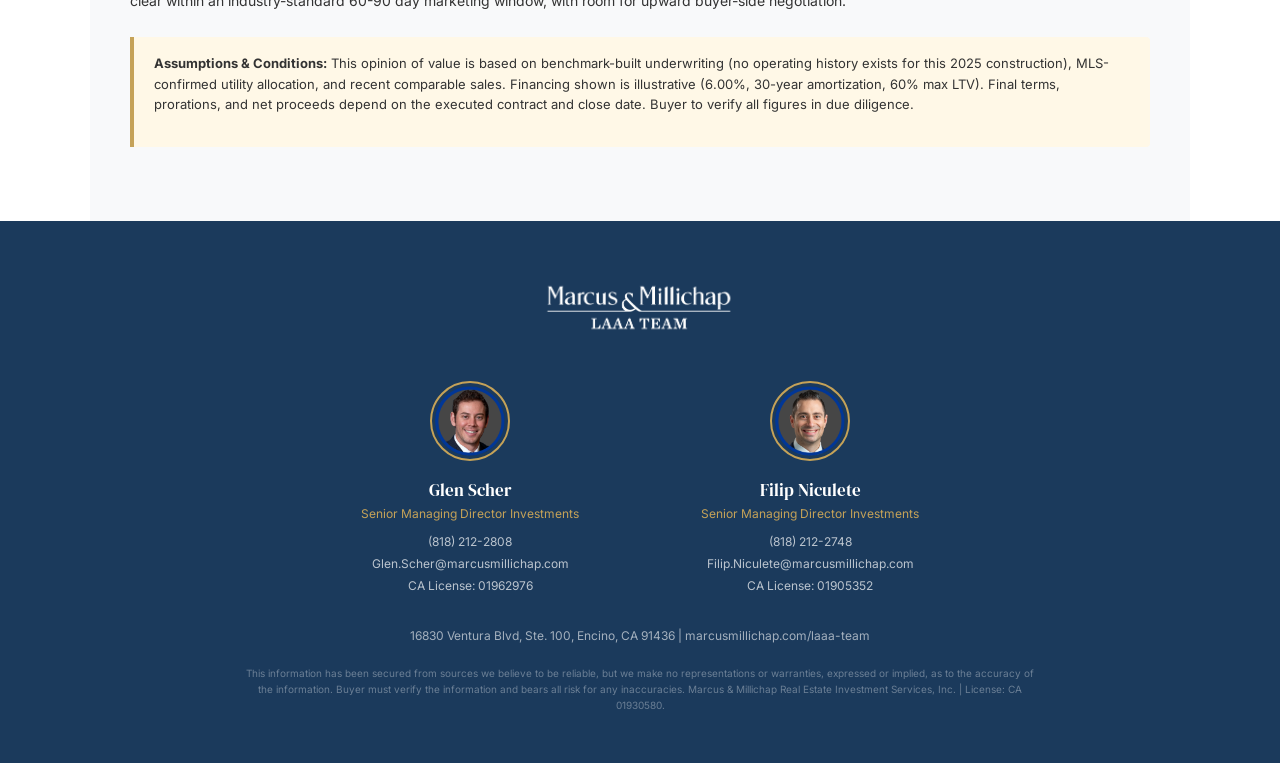
==== commit 07387e57: "Link Case / Willowcrest / Hortense addresses to their Zillow listings" ====
--- a/index.html
+++ b/index.html
@@ -493,9 +493,9 @@
   <div class="loc-wide-map comp-map" style="height:340px;"><img src="images/onmkt_map.png" alt="On-Market Comps Map"></div>
   <div class="table-scroll"><table>
     <thead><tr><th>Address</th><th>Submarket</th><th class="num">Yr</th><th class="num">Units</th><th class="num">List Price</th><th class="num">$/Unit</th><th class="num">$/SF</th><th>Status</th></tr></thead>
-    <tbody><tr><td>5743 Case Ave</td><td>North Hollywood</td><td class='num'>2018</td><td class='num'>4</td><td class='num'>$2,400,000</td><td class='num'>$600,000</td><td class='num'>$530</td><td>Pending (2 DOM)</td></tr>
-<tr><td>5622 Willowcrest Ave</td><td>North Hollywood</td><td class='num'>2025</td><td class='num'>4</td><td class='num'>$2,250,000</td><td class='num'>$562,500</td><td class='num'>$442</td><td>Pending</td></tr>
-<tr><td>11026 Hortense St</td><td>Toluca Lake</td><td class='num'>2025</td><td class='num'>4</td><td class='num'>$5,395,000</td><td class='num'>$1,348,750</td><td class='num'>$897</td><td>Active &middot; 111 DOM</td></tr>
+    <tbody><tr><td><a href='https://www.zillow.com/homedetails/5743-Case-Ave-North-Hollywood-CA-91601/20012048_zpid/' target='_blank' rel='noopener'>5743 Case Ave</a></td><td>North Hollywood</td><td class='num'>2018</td><td class='num'>4</td><td class='num'>$2,400,000</td><td class='num'>$600,000</td><td class='num'>$530</td><td>Pending (2 DOM)</td></tr>
+<tr><td><a href='https://www.zillow.com/homedetails/5622-Willowcrest-Ave-North-Hollywood-CA-91601/20040689_zpid/' target='_blank' rel='noopener'>5622 Willowcrest Ave</a></td><td>North Hollywood</td><td class='num'>2025</td><td class='num'>4</td><td class='num'>$2,250,000</td><td class='num'>$562,500</td><td class='num'>$442</td><td>Pending</td></tr>
+<tr><td><a href='https://www.zillow.com/homedetails/11026-Hortense-St-North-Hollywood-CA-91602/20018699_zpid/' target='_blank' rel='noopener'>11026 Hortense St</a></td><td>Toluca Lake</td><td class='num'>2025</td><td class='num'>4</td><td class='num'>$5,395,000</td><td class='num'>$1,348,750</td><td class='num'>$897</td><td>Active &middot; 111 DOM</td></tr>
 <tr><td><a href='oms/6420-6422-hanna-om.pdf' target='_blank' rel='noopener'>6420-6422 Hanna Ave</a></td><td>Woodland Hills</td><td class='num'>2025</td><td class='num'>4</td><td class='num'>$2,525,000</td><td class='num'>$631,250</td><td class='num'>$482</td><td>Active &middot; MMI OM</td></tr>
 <tr><td><a href='https://www.zillow.com/homedetails/19453-Strathern-St-Reseda-CA-91335/19906466_zpid/' target='_blank' rel='noopener'>19453 Strathern St</a></td><td>Reseda</td><td class='num'>2026</td><td class='num'>4</td><td class='num'>$2,495,000</td><td class='num'>$623,750</td><td class='num'>$586</td><td>Active &middot; Zillow</td></tr>
 <tr><td><a href='https://www.zillow.com/homedetails/5750-Kester-Ave-Van-Nuys-CA-91411/19972492_zpid/' target='_blank' rel='noopener'>5750 Kester Ave</a></td><td>Van Nuys</td><td class='num'>2021</td><td class='num'>4</td><td class='num'>$3,460,000</td><td class='num'>$865,000</td><td class='num'>$433</td><td>Active &middot; Zillow</td></tr>
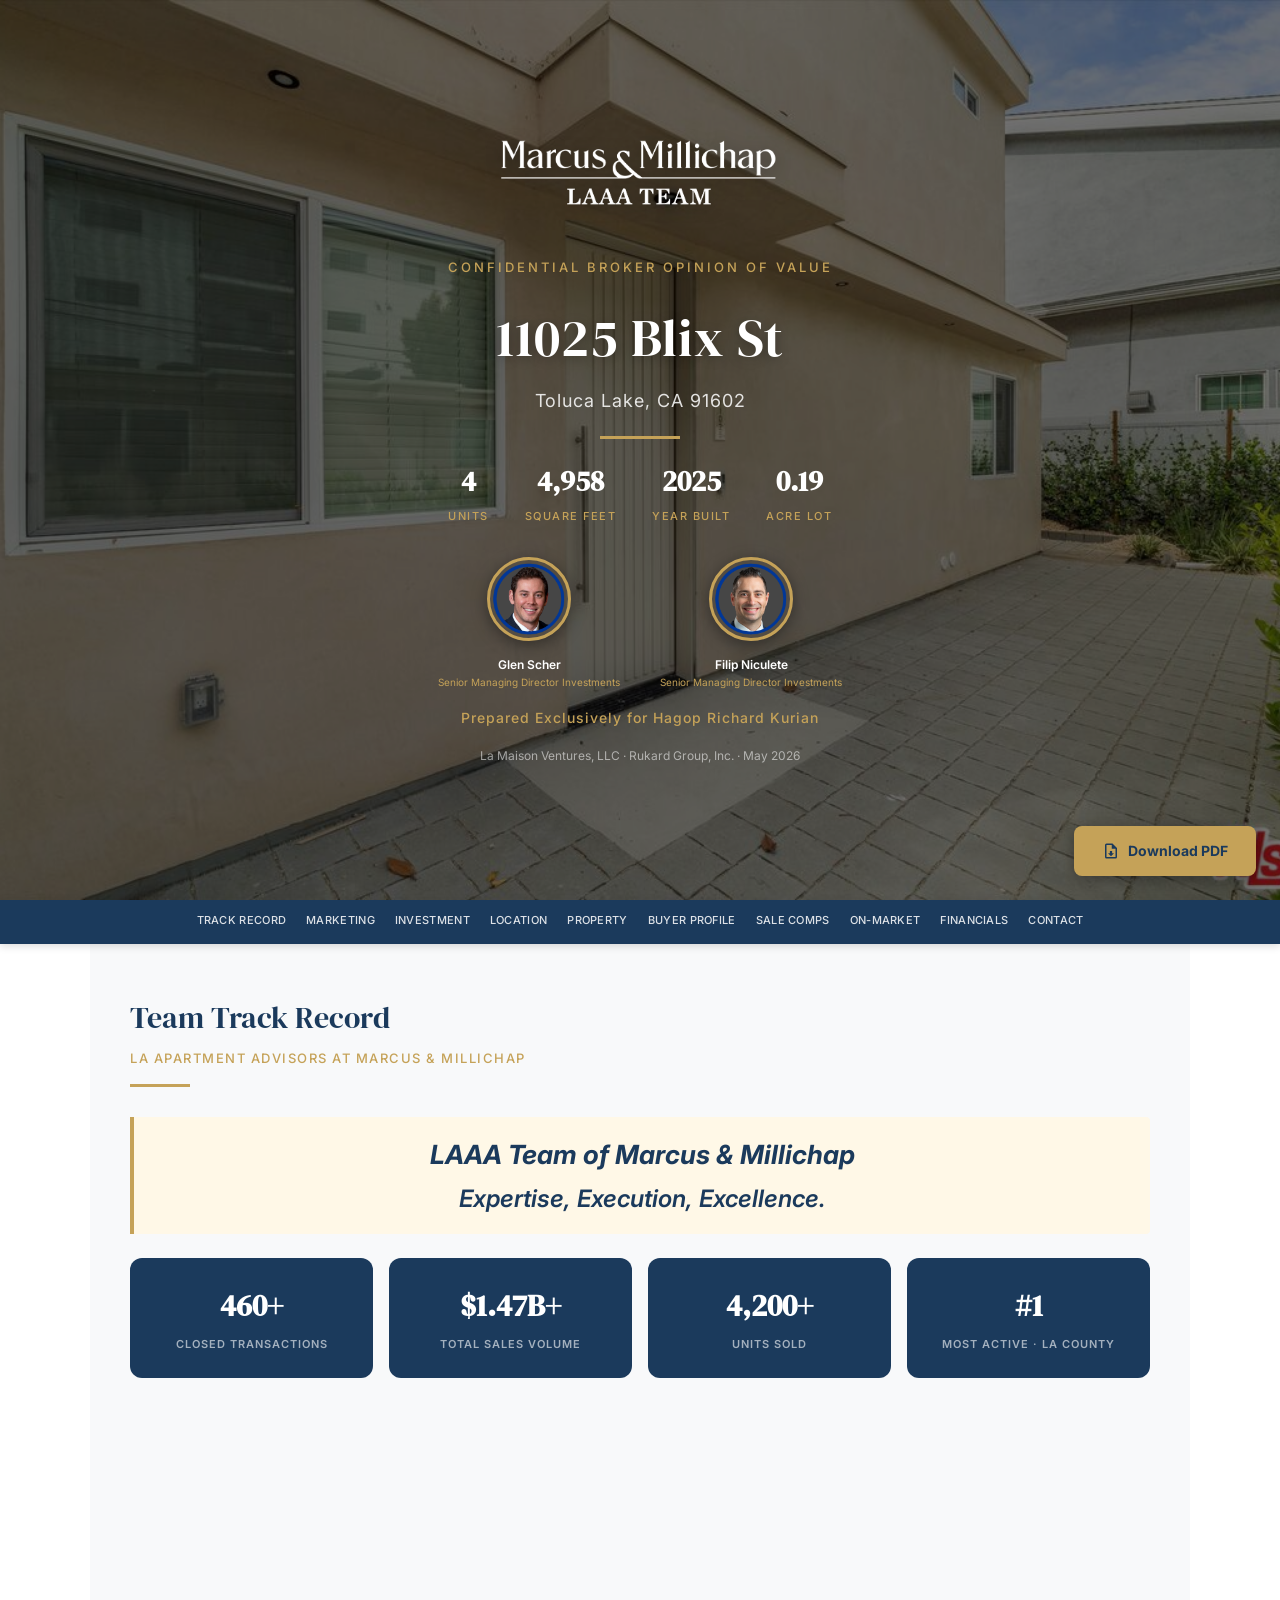
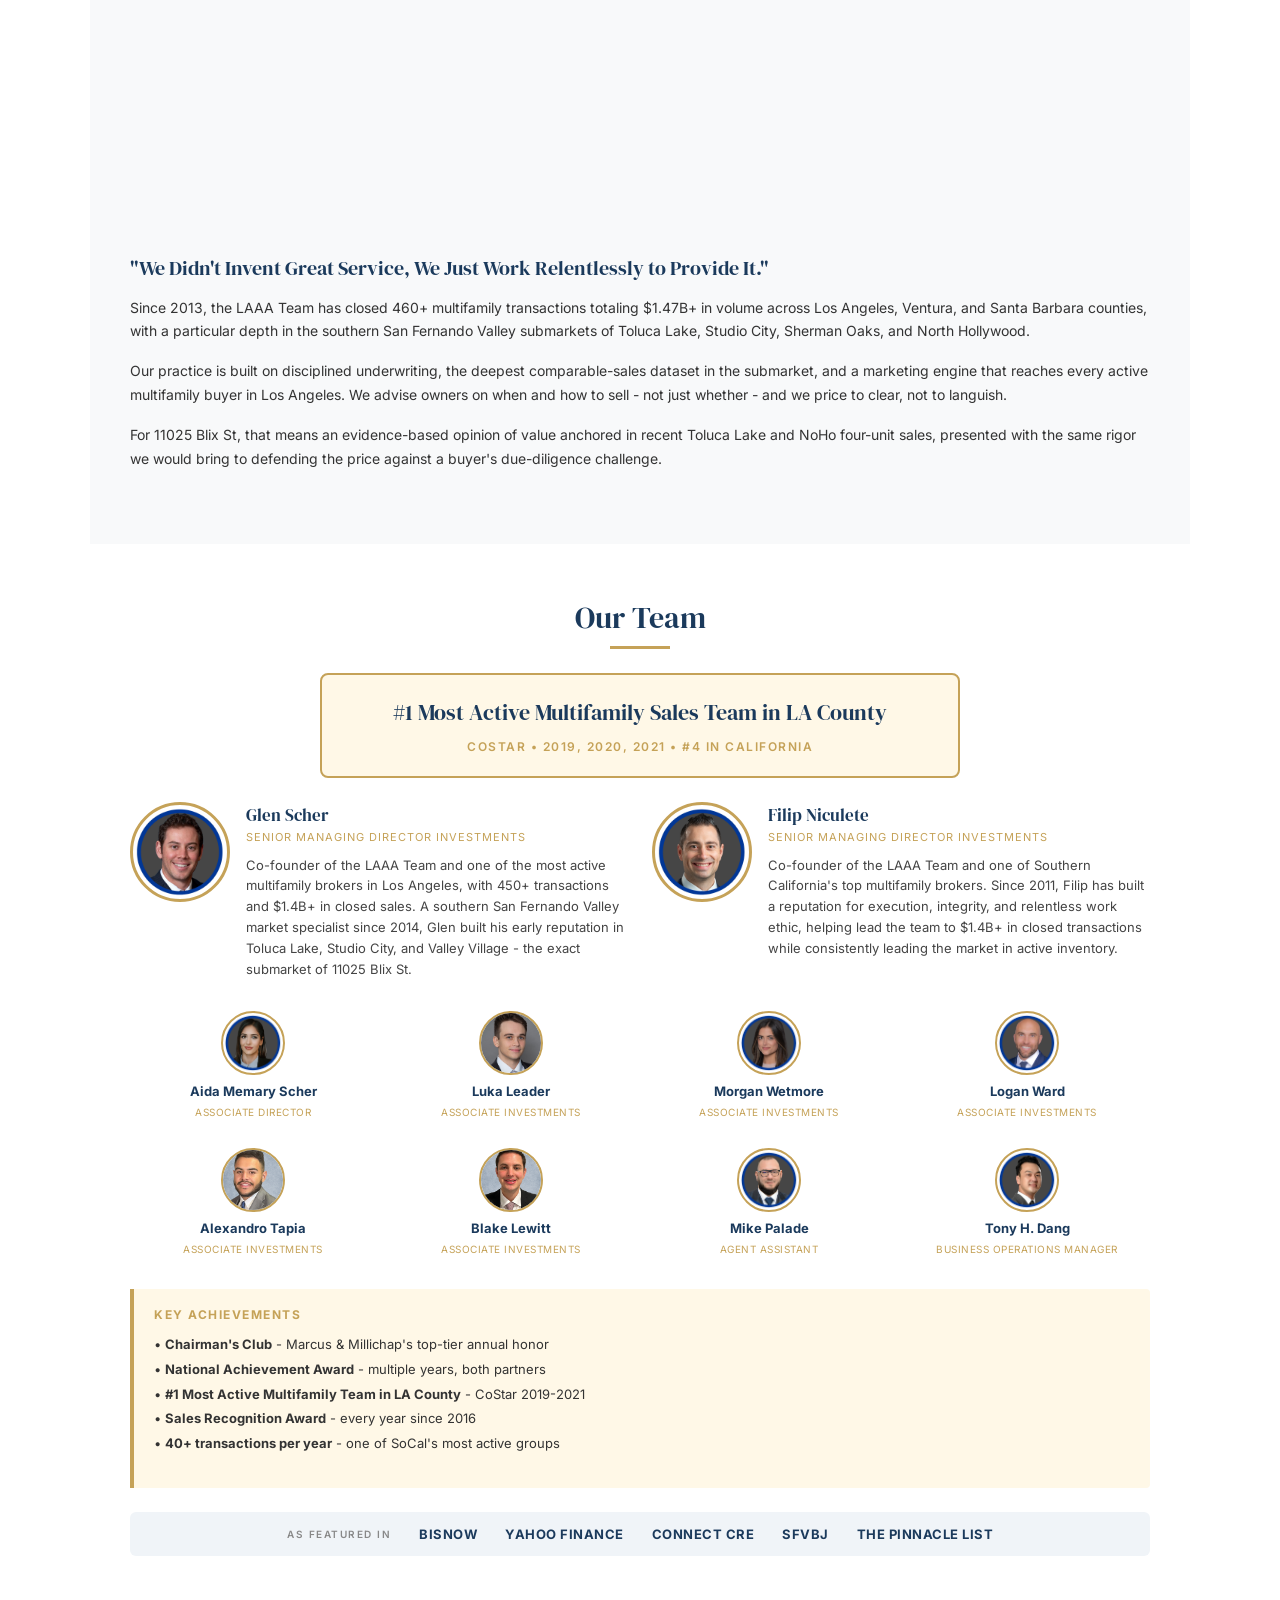
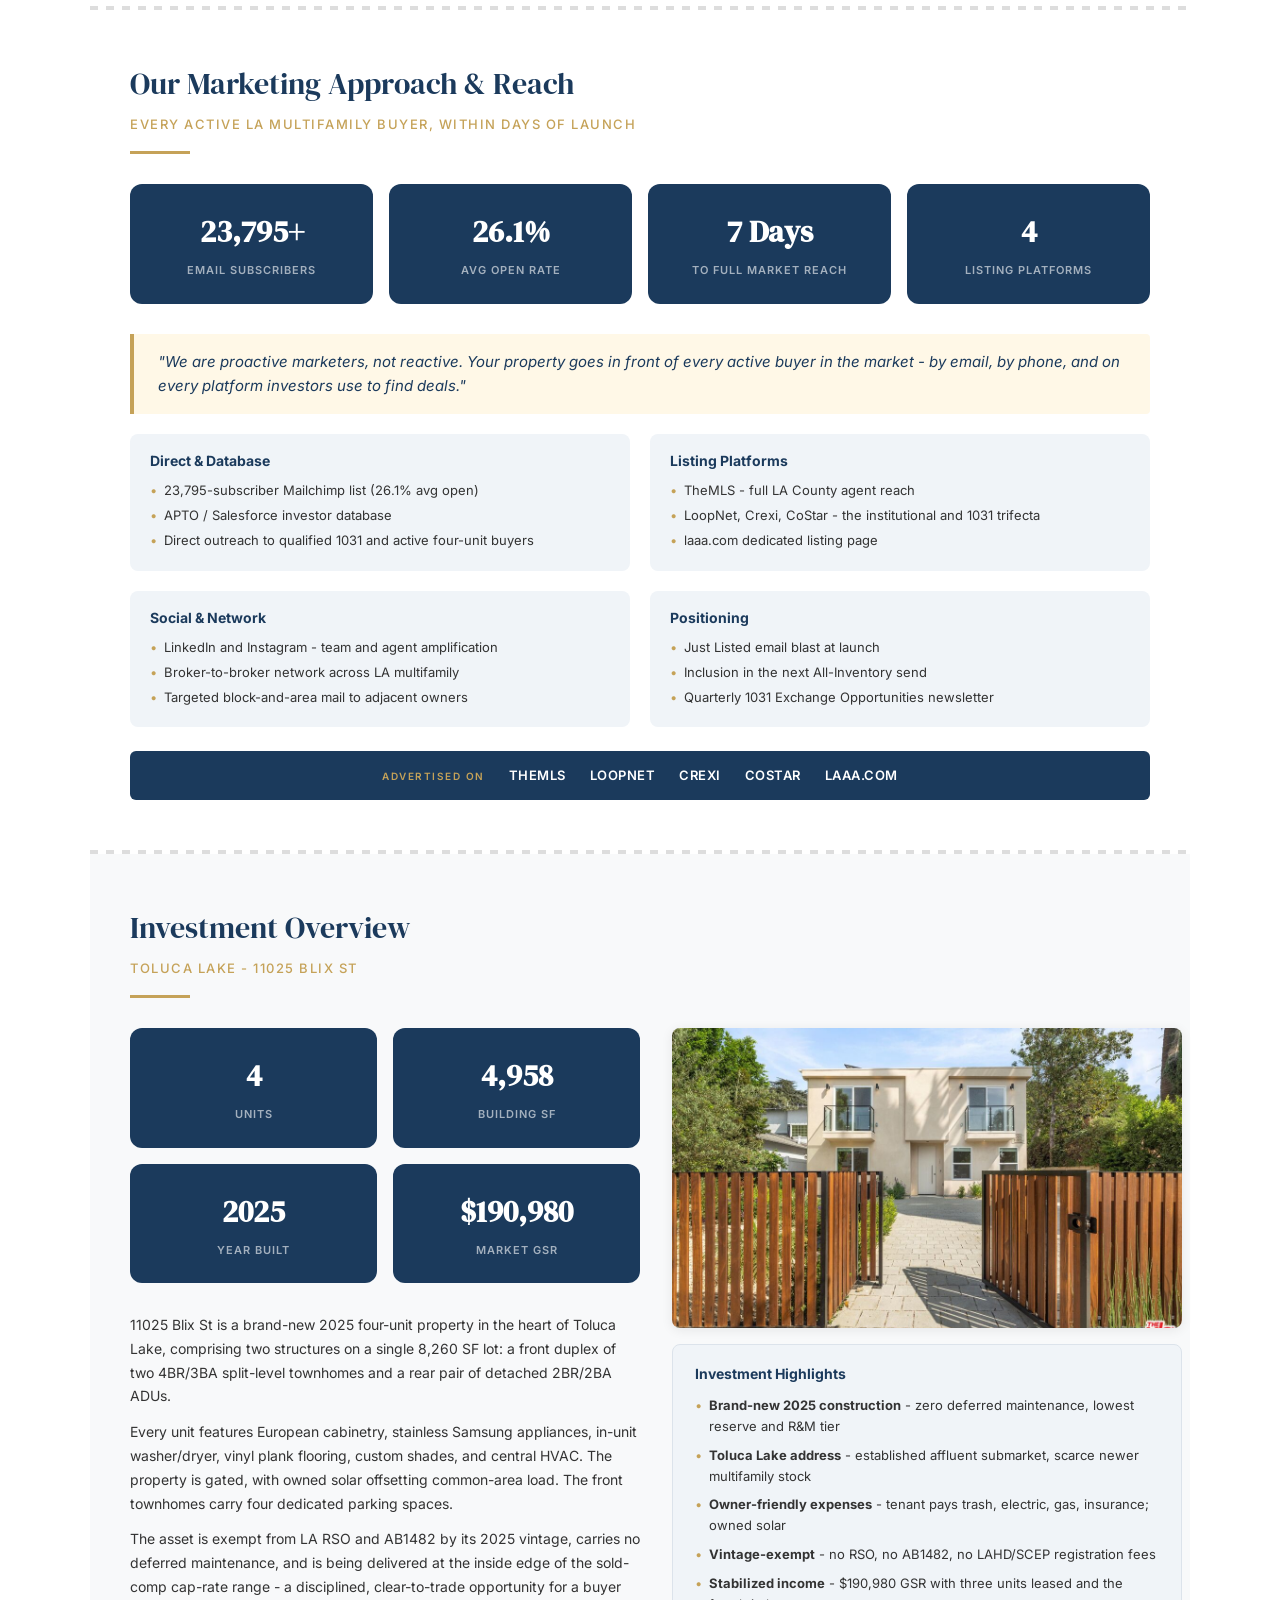
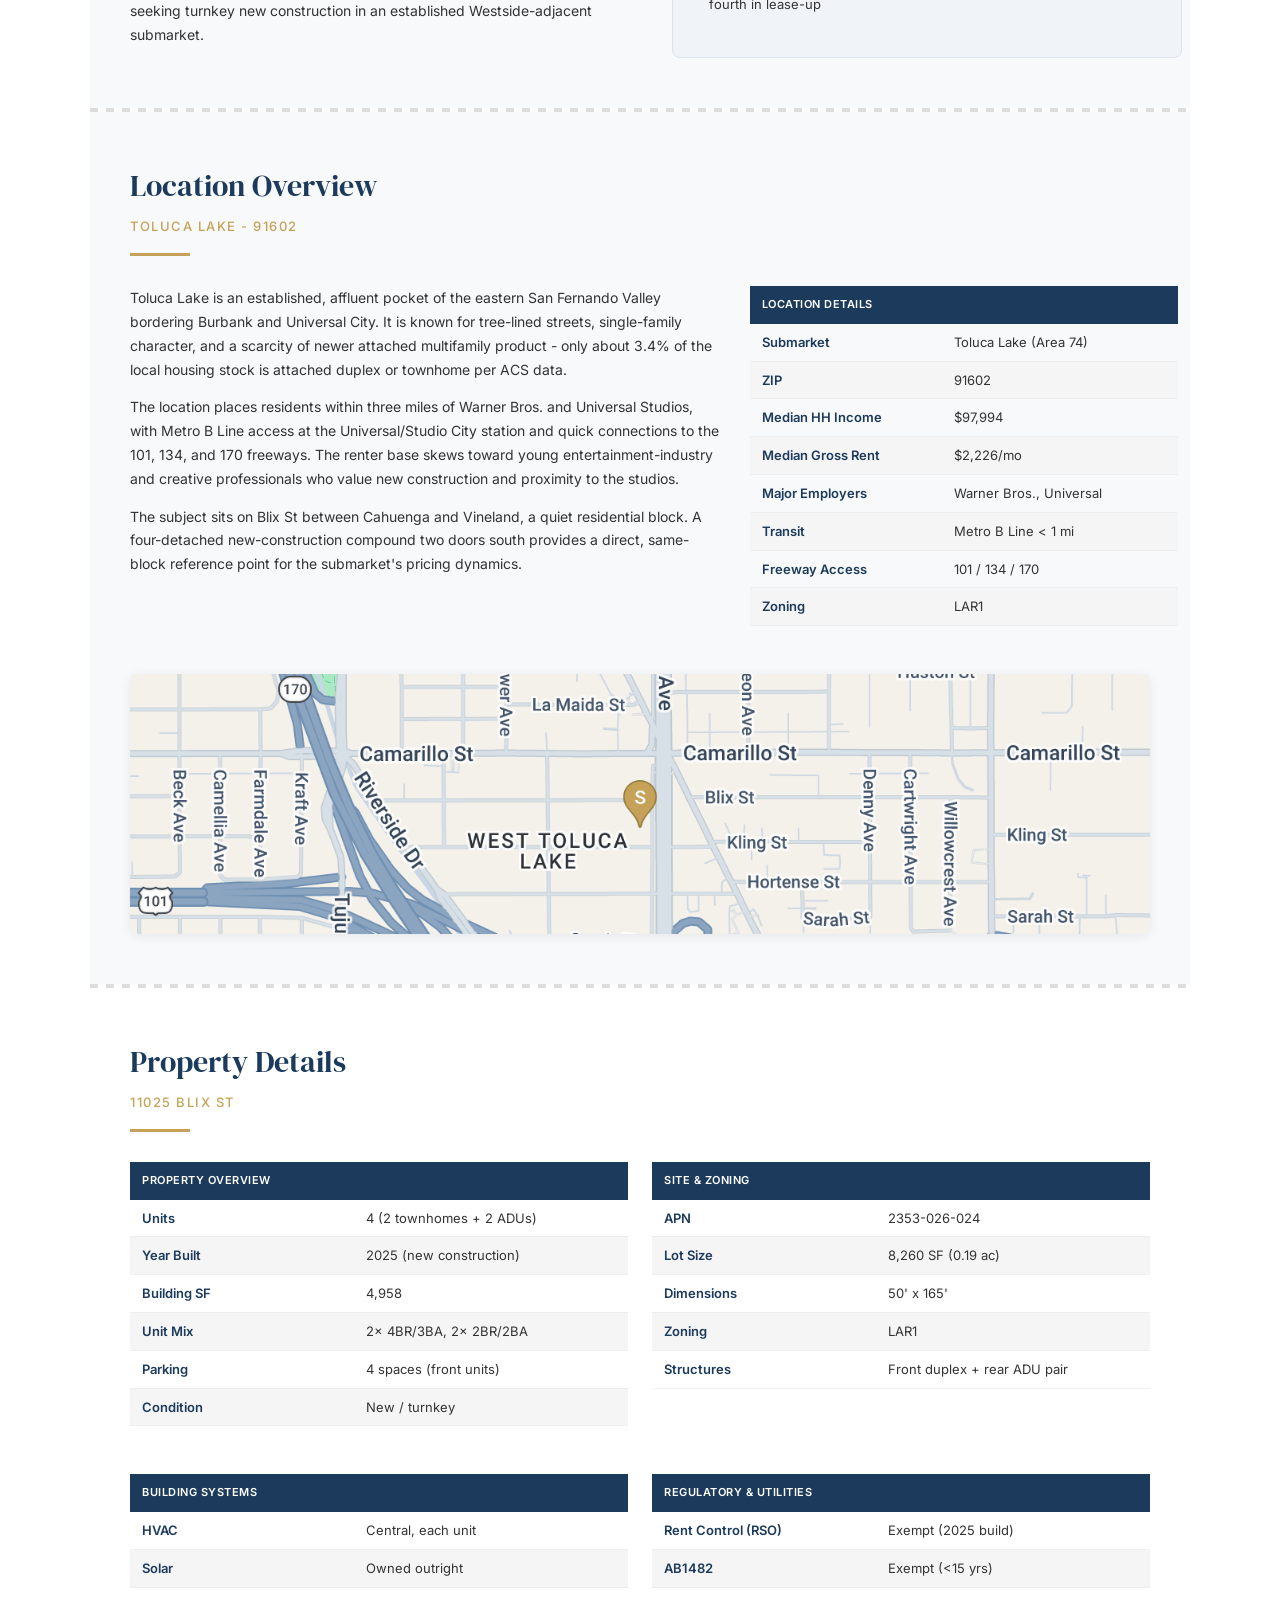
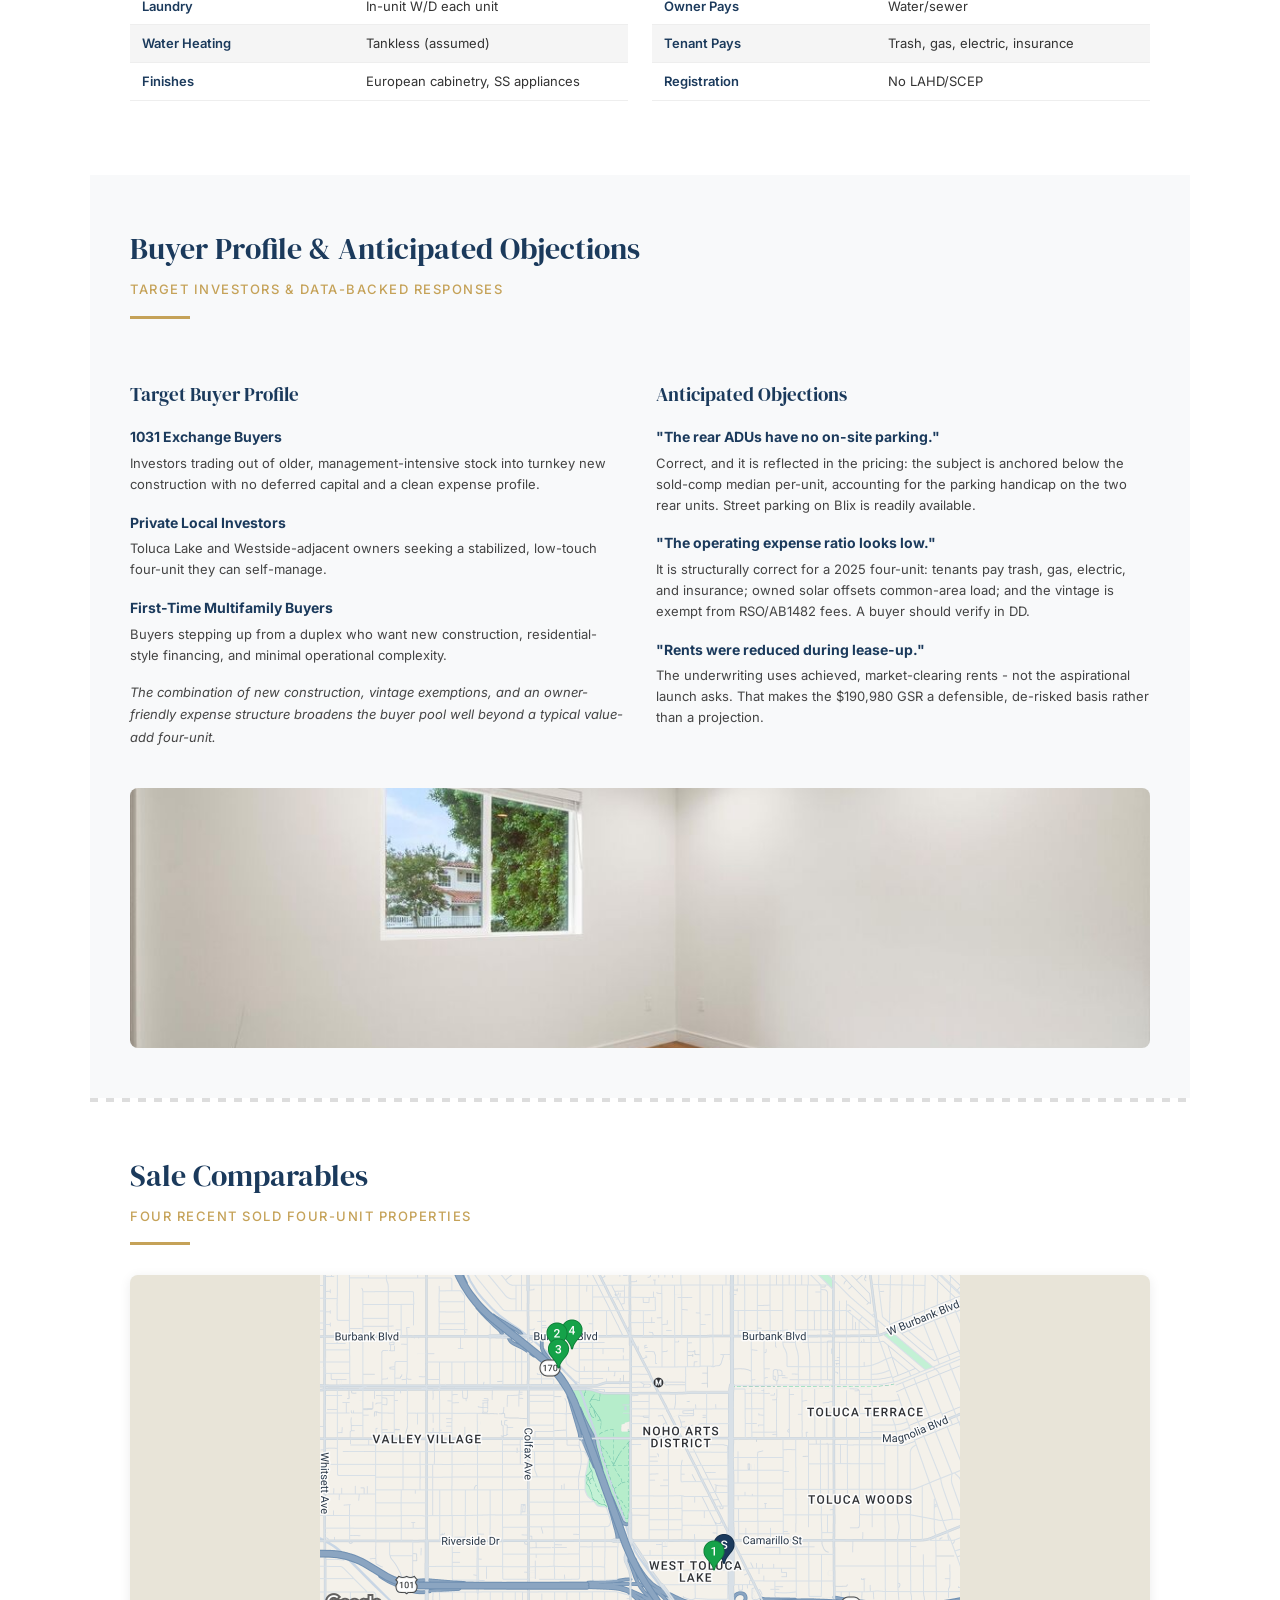
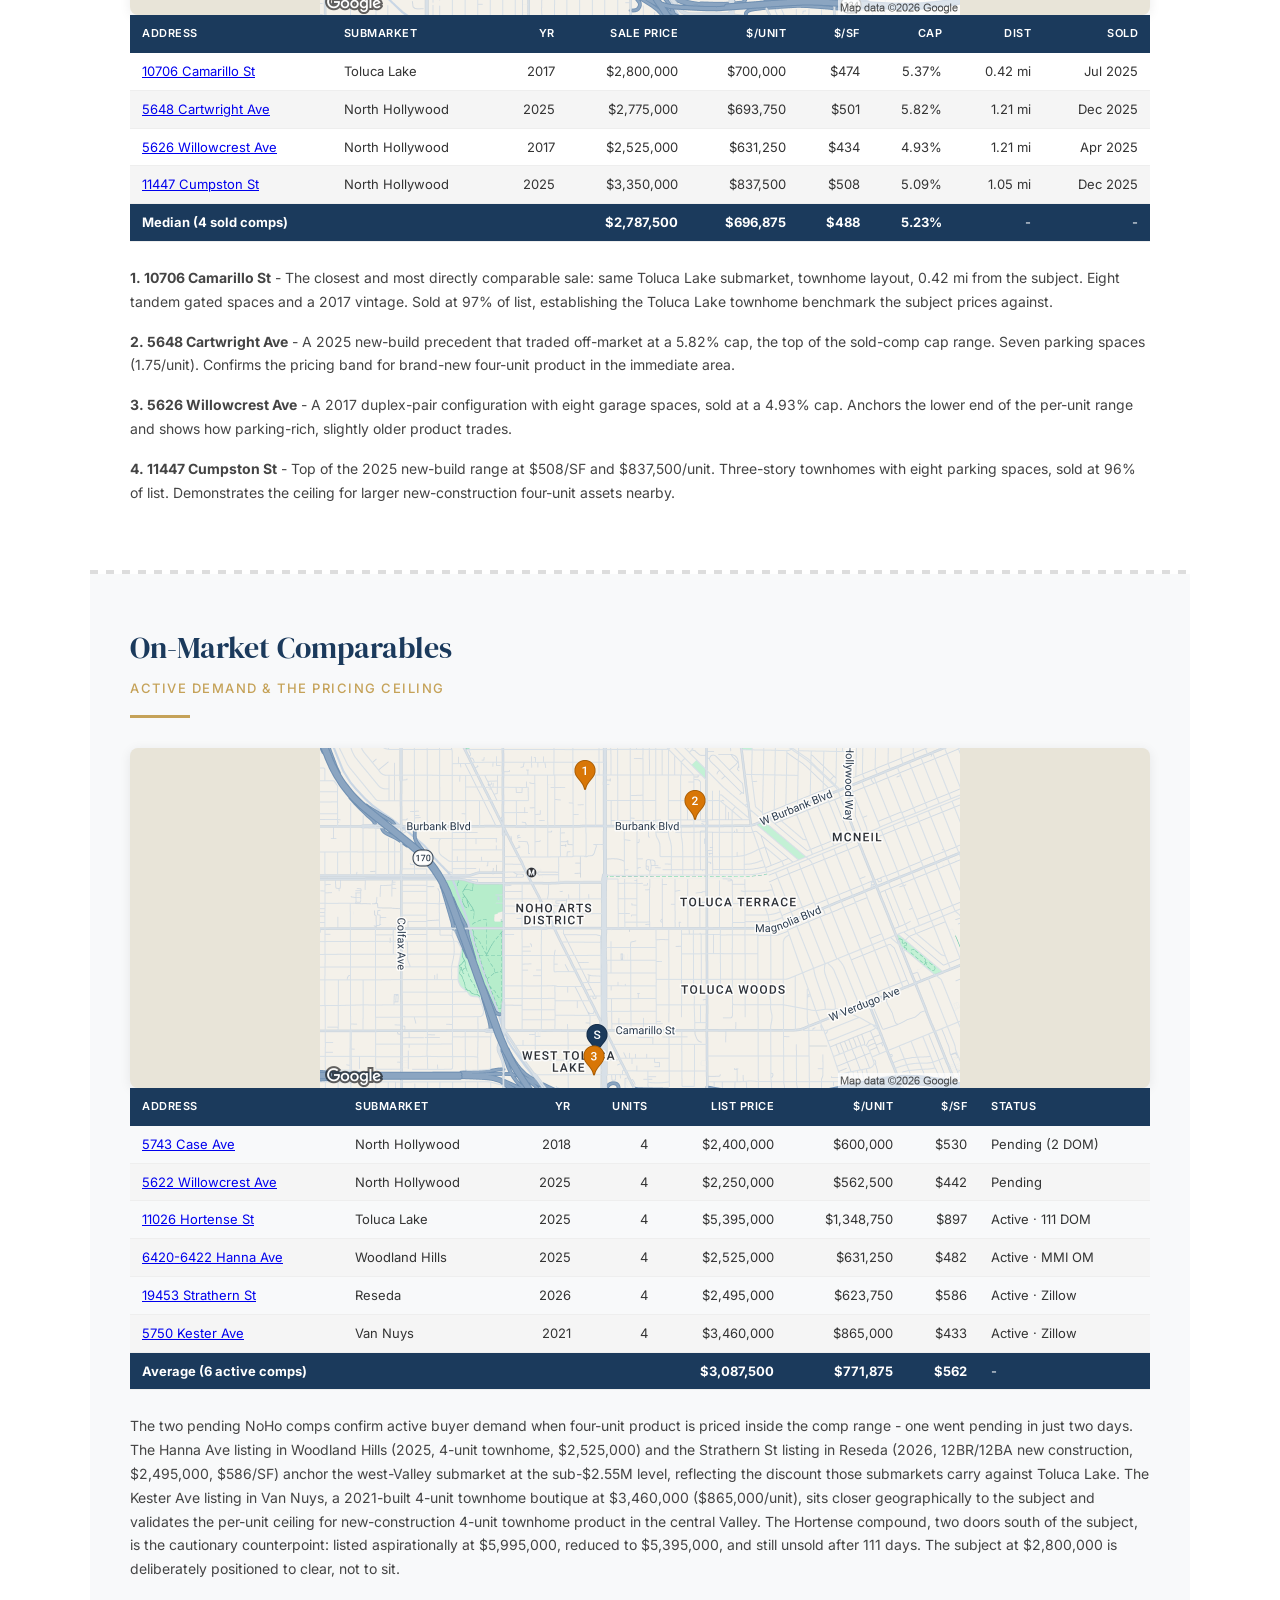
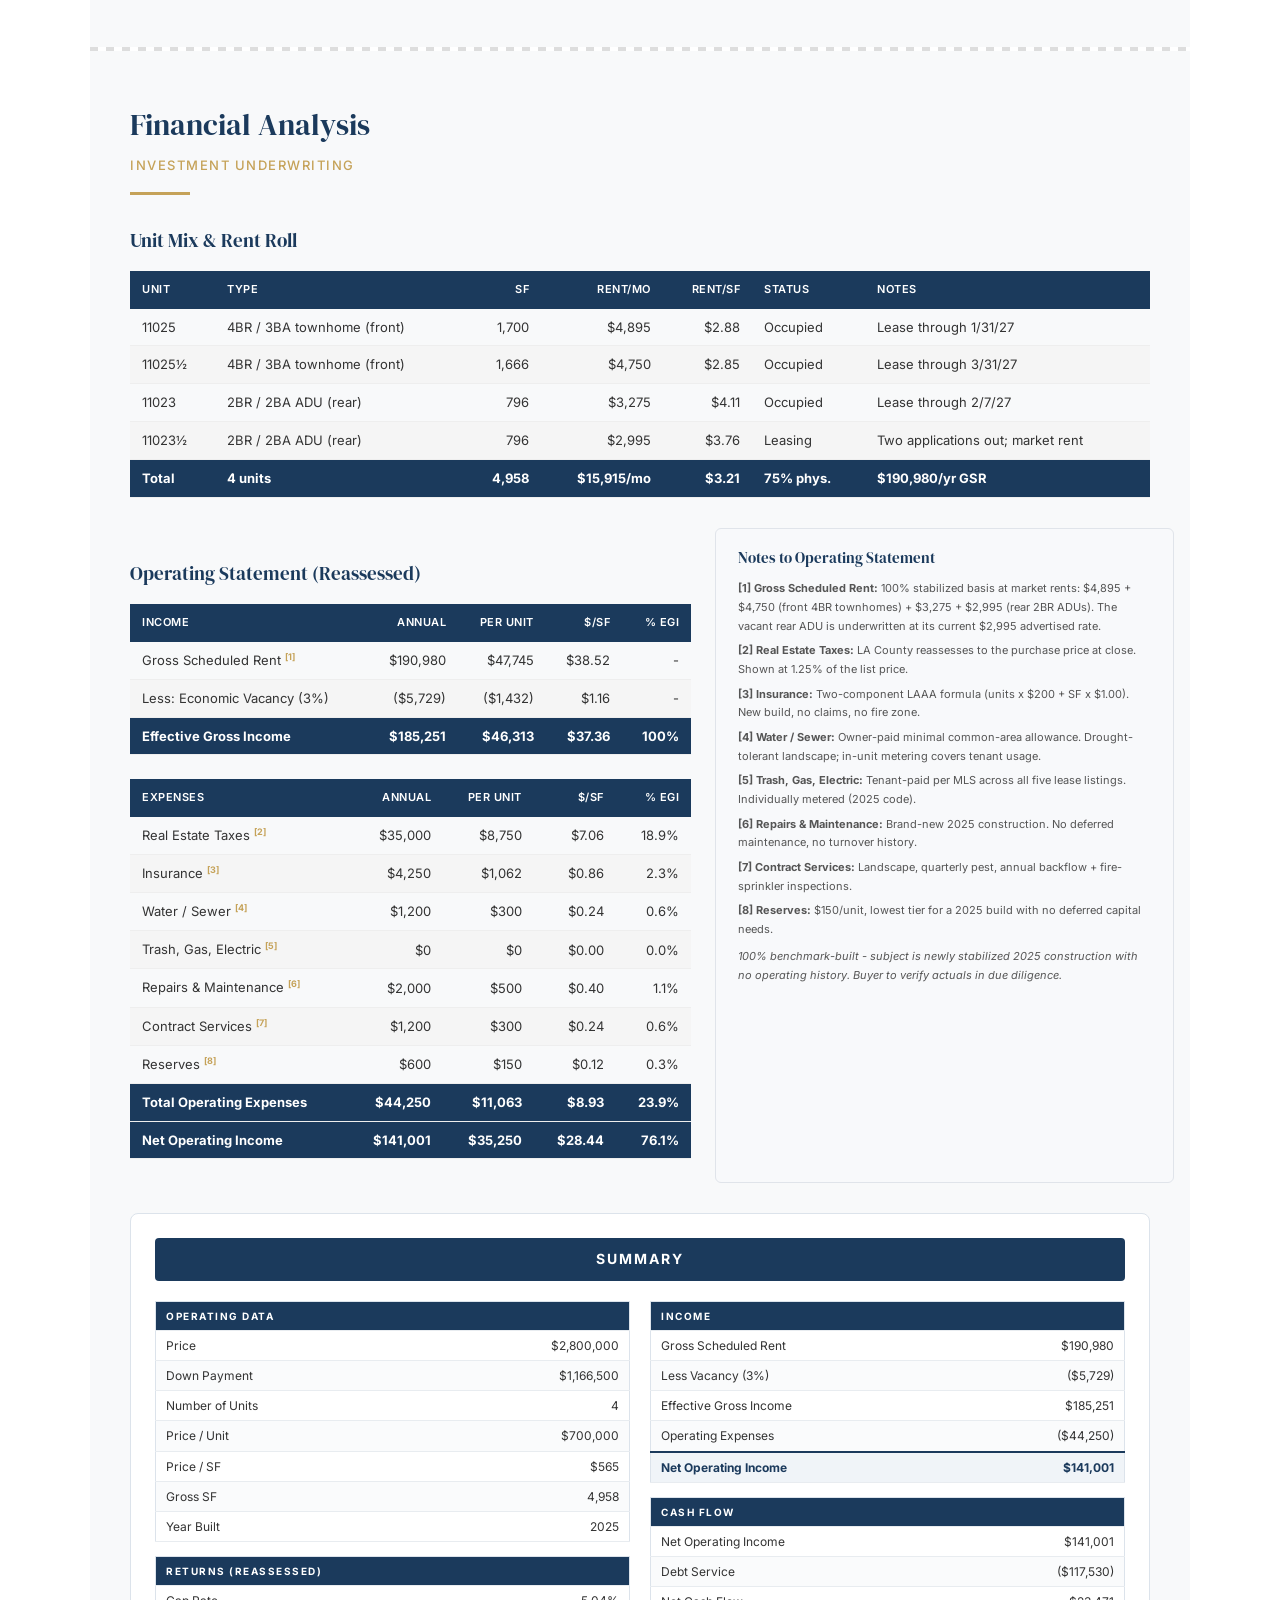
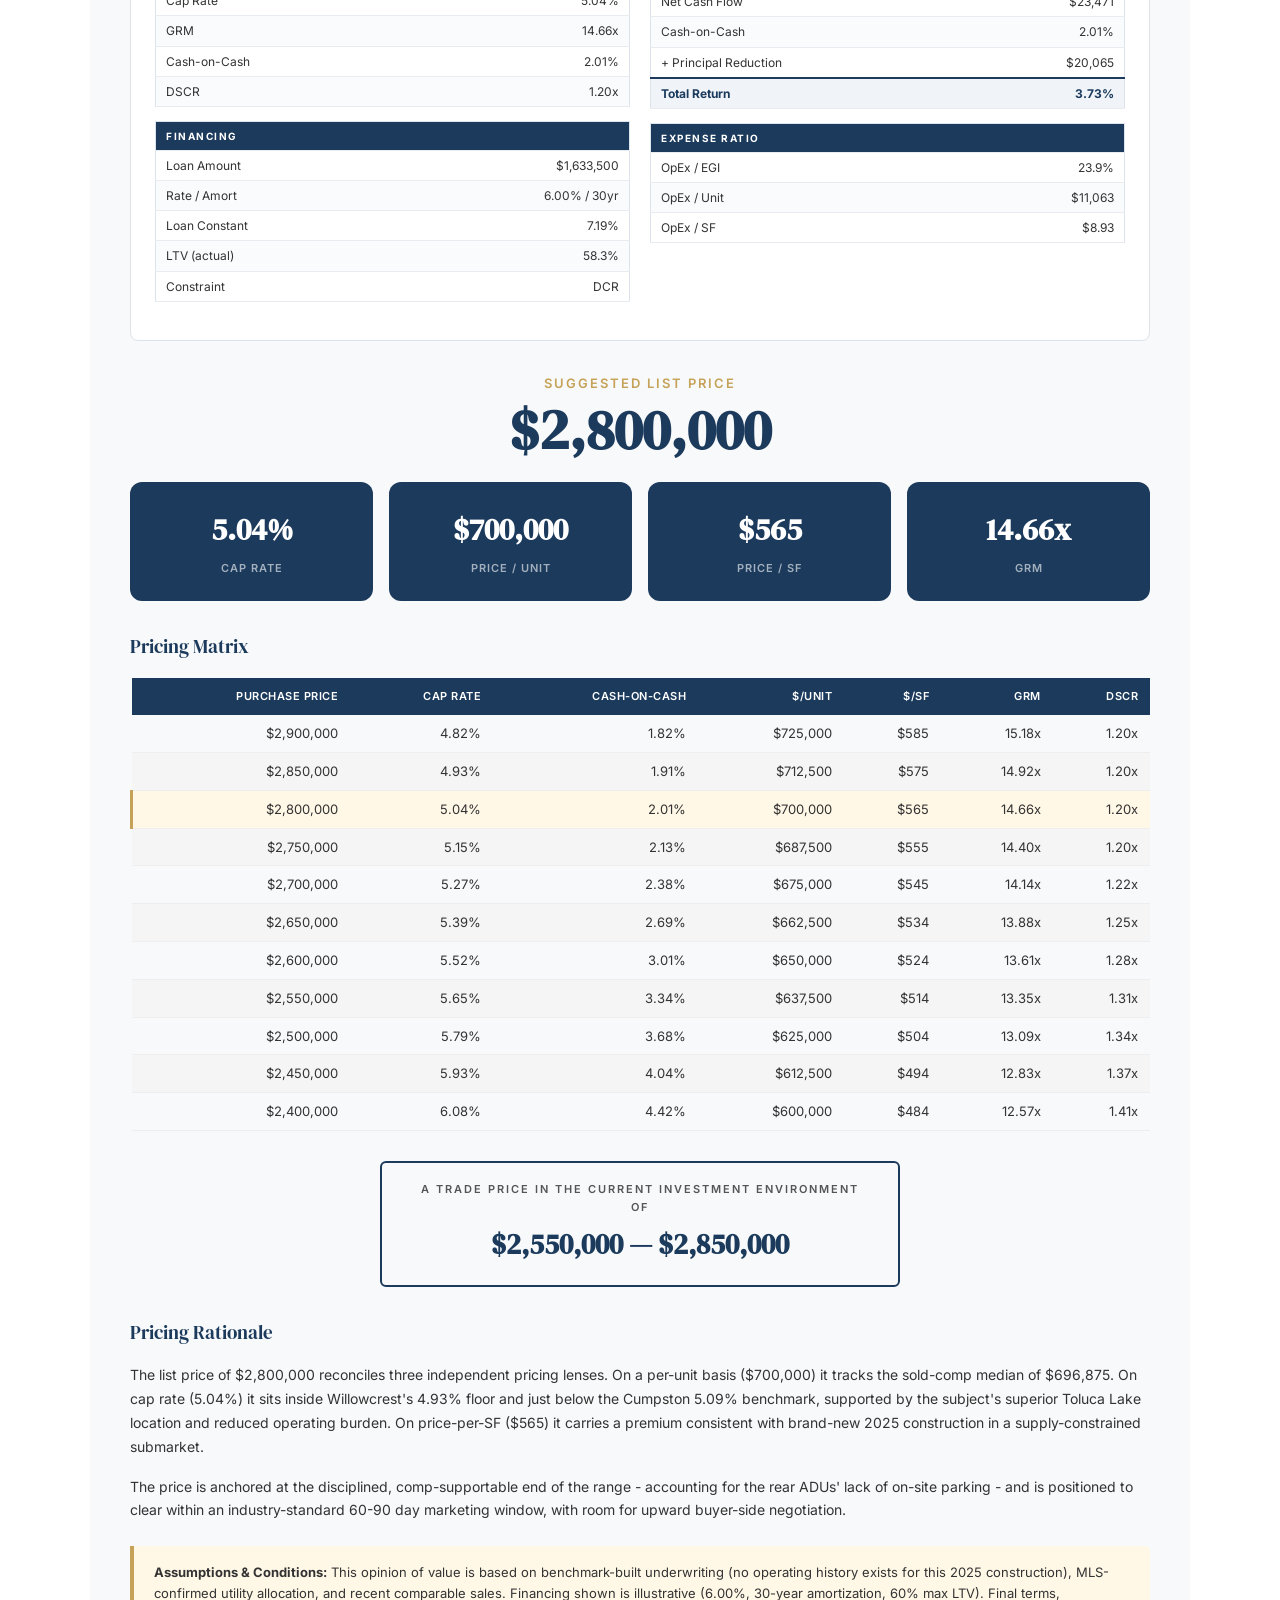
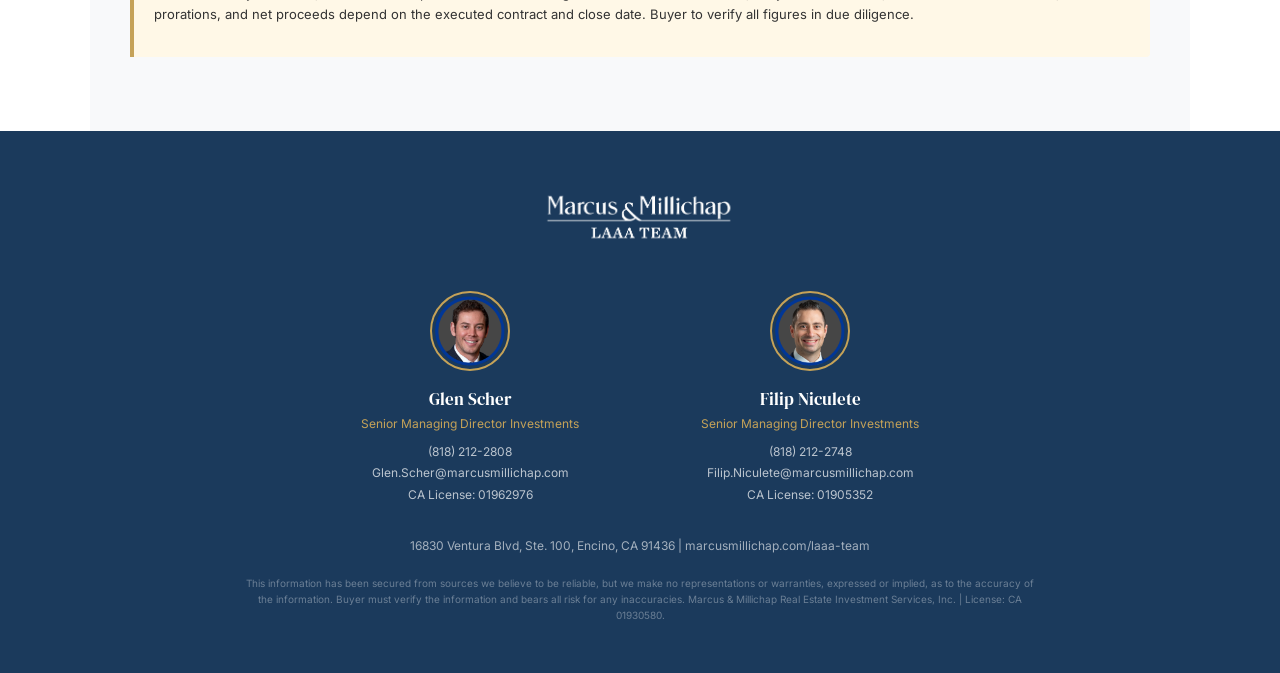
==== commit db1613eb: "Reprice to $2,800,000; trim expenses (W/S $1,200, R&M $2,000, CS $1,200; remove CAE/Admin/Misc); rec" ====
--- a/index.html
+++ b/index.html
@@ -502,7 +502,7 @@
 <tr class='summary'><td colspan='4'><strong>Average (6 active comps)</strong></td><td class='num'><strong>$3,087,500</strong></td><td class='num'><strong>$771,875</strong></td><td class='num'><strong>$562</strong></td><td>-</td></tr>
 </tbody>
   </table></div>
-  <p class="narrative">The two pending NoHo comps confirm active buyer demand when four-unit product is priced inside the comp range - one went pending in just two days. The Hanna Ave listing in Woodland Hills (2025, 4-unit townhome, $2,525,000) and the Strathern St listing in Reseda (2026, 12BR/12BA new construction, $2,495,000, $586/SF) anchor the west-Valley submarket at the sub-$2.55M level, reflecting the discount those submarkets carry against Toluca Lake. The Kester Ave listing in Van Nuys, a 2021-built 4-unit townhome boutique at $3,460,000 ($865,000/unit), sits closer geographically to the subject and validates the per-unit ceiling for new-construction 4-unit townhome product in the central Valley. The Hortense compound, two doors south of the subject, is the cautionary counterpoint: listed aspirationally at $5,995,000, reduced to $5,395,000, and still unsold after 111 days. The subject at $2,650,000 is deliberately positioned to clear, not to sit.</p>
+  <p class="narrative">The two pending NoHo comps confirm active buyer demand when four-unit product is priced inside the comp range - one went pending in just two days. The Hanna Ave listing in Woodland Hills (2025, 4-unit townhome, $2,525,000) and the Strathern St listing in Reseda (2026, 12BR/12BA new construction, $2,495,000, $586/SF) anchor the west-Valley submarket at the sub-$2.55M level, reflecting the discount those submarkets carry against Toluca Lake. The Kester Ave listing in Van Nuys, a 2021-built 4-unit townhome boutique at $3,460,000 ($865,000/unit), sits closer geographically to the subject and validates the per-unit ceiling for new-construction 4-unit townhome product in the central Valley. The Hortense compound, two doors south of the subject, is the cautionary counterpoint: listed aspirationally at $5,995,000, reduced to $5,395,000, and still unsold after 111 days. The subject at $2,800,000 is deliberately positioned to clear, not to sit.</p>
 </div>
 
 <!-- FINANCIAL ANALYSIS -->
@@ -535,34 +535,28 @@
       </table>
       <table>
         <thead><tr><th>Expenses</th><th class="num">Annual</th><th class="num">Per Unit</th><th class="num">$/SF</th><th class="num">% EGI</th></tr></thead>
-        <tbody><tr><td>Real Estate Taxes <span class="note-ref">[1]</span></td><td class="num">$33,125</td><td class="num">$8,281</td><td class="num">$6.68</td><td class="num">17.9%</td></tr>
-<tr><td>Insurance <span class="note-ref">[2]</span></td><td class="num">$4,250</td><td class="num">$1,062</td><td class="num">$0.86</td><td class="num">2.3%</td></tr>
-<tr><td>Water / Sewer <span class="note-ref">[3]</span></td><td class="num">$4,800</td><td class="num">$1,200</td><td class="num">$0.97</td><td class="num">2.6%</td></tr>
-<tr><td>Trash, Gas, Electric <span class="note-ref">[4]</span></td><td class="num">$0</td><td class="num">$0</td><td class="num">$0.00</td><td class="num">0.0%</td></tr>
-<tr><td>Common Area Electric <span class="note-ref">[5]</span></td><td class="num">$500</td><td class="num">$125</td><td class="num">$0.10</td><td class="num">0.3%</td></tr>
-<tr><td>Repairs & Maintenance <span class="note-ref">[6]</span></td><td class="num">$2,800</td><td class="num">$700</td><td class="num">$0.56</td><td class="num">1.5%</td></tr>
-<tr><td>Contract Services <span class="note-ref">[7]</span></td><td class="num">$1,300</td><td class="num">$325</td><td class="num">$0.26</td><td class="num">0.7%</td></tr>
-<tr><td>Administrative <span class="note-ref">[8]</span></td><td class="num">$1,000</td><td class="num">$250</td><td class="num">$0.20</td><td class="num">0.5%</td></tr>
-<tr><td>Reserves <span class="note-ref">[9]</span></td><td class="num">$600</td><td class="num">$150</td><td class="num">$0.12</td><td class="num">0.3%</td></tr>
-<tr><td>Other / Miscellaneous <span class="note-ref">[10]</span></td><td class="num">$250</td><td class="num">$62</td><td class="num">$0.05</td><td class="num">0.1%</td></tr>
-<tr class="summary"><td><strong>Total Operating Expenses</strong></td><td class="num"><strong>$48,625</strong></td><td class="num"><strong>$12,156</strong></td><td class="num"><strong>$9.81</strong></td><td class="num"><strong>26.2%</strong></td></tr>
-<tr class="summary"><td><strong>Net Operating Income</strong></td><td class="num"><strong>$136,626</strong></td><td class="num"><strong>$34,156</strong></td><td class="num"><strong>$27.56</strong></td><td class="num"><strong>73.8%</strong></td></tr>
+        <tbody><tr><td>Real Estate Taxes <span class="note-ref">[2]</span></td><td class="num">$35,000</td><td class="num">$8,750</td><td class="num">$7.06</td><td class="num">18.9%</td></tr>
+<tr><td>Insurance <span class="note-ref">[3]</span></td><td class="num">$4,250</td><td class="num">$1,062</td><td class="num">$0.86</td><td class="num">2.3%</td></tr>
+<tr><td>Water / Sewer <span class="note-ref">[4]</span></td><td class="num">$1,200</td><td class="num">$300</td><td class="num">$0.24</td><td class="num">0.6%</td></tr>
+<tr><td>Trash, Gas, Electric <span class="note-ref">[5]</span></td><td class="num">$0</td><td class="num">$0</td><td class="num">$0.00</td><td class="num">0.0%</td></tr>
+<tr><td>Repairs & Maintenance <span class="note-ref">[6]</span></td><td class="num">$2,000</td><td class="num">$500</td><td class="num">$0.40</td><td class="num">1.1%</td></tr>
+<tr><td>Contract Services <span class="note-ref">[7]</span></td><td class="num">$1,200</td><td class="num">$300</td><td class="num">$0.24</td><td class="num">0.6%</td></tr>
+<tr><td>Reserves <span class="note-ref">[8]</span></td><td class="num">$600</td><td class="num">$150</td><td class="num">$0.12</td><td class="num">0.3%</td></tr>
+<tr class="summary"><td><strong>Total Operating Expenses</strong></td><td class="num"><strong>$44,250</strong></td><td class="num"><strong>$11,063</strong></td><td class="num"><strong>$8.93</strong></td><td class="num"><strong>23.9%</strong></td></tr>
+<tr class="summary"><td><strong>Net Operating Income</strong></td><td class="num"><strong>$141,001</strong></td><td class="num"><strong>$35,250</strong></td><td class="num"><strong>$28.44</strong></td><td class="num"><strong>76.1%</strong></td></tr>
 </tbody>
       </table>
     </div>
     <div class="os-right">
       <h3 class="sub-heading">Notes to Operating Statement</h3>
       <p><strong>[1] Gross Scheduled Rent:</strong> 100% stabilized basis at market rents: $4,895 + $4,750 (front 4BR townhomes) + $3,275 + $2,995 (rear 2BR ADUs). The vacant rear ADU is underwritten at its current $2,995 advertised rate.</p>
-<p><strong>[2] Real Estate Taxes:</strong> LA County reassesses to the purchase price at close. Shown at 1.25% of the recommended price.</p>
+<p><strong>[2] Real Estate Taxes:</strong> LA County reassesses to the purchase price at close. Shown at 1.25% of the list price.</p>
 <p><strong>[3] Insurance:</strong> Two-component LAAA formula (units x $200 + SF x $1.00). New build, no claims, no fire zone.</p>
-<p><strong>[4] Water / Sewer:</strong> Owner-paid per MLS (rent includes water). Sewer assumed bundled. Drought-tolerant landscape.</p>
+<p><strong>[4] Water / Sewer:</strong> Owner-paid minimal common-area allowance. Drought-tolerant landscape; in-unit metering covers tenant usage.</p>
 <p><strong>[5] Trash, Gas, Electric:</strong> Tenant-paid per MLS across all five lease listings. Individually metered (2025 code).</p>
-<p><strong>[6] Common Area Electric:</strong> Owned solar offsets driveway lighting, gate motor, exterior loads. Residual standby only.</p>
-<p><strong>[7] Repairs & Maintenance:</strong> Brand-new 2025 construction. No deferred maintenance, no turnover history.</p>
-<p><strong>[8] Contract Services:</strong> Landscape, quarterly pest, annual backflow + fire-sprinkler inspections.</p>
-<p><strong>[9] Administrative:</strong> Accounting, bank fees, software, permits for a 4-unit.</p>
-<p><strong>[10] Reserves:</strong> $150/unit, lowest tier for a 2025 build with no deferred capital needs.</p>
-<p><strong>[11] Other / Miscellaneous:</strong> Catch-all for items outside the categories above.</p>
+<p><strong>[6] Repairs & Maintenance:</strong> Brand-new 2025 construction. No deferred maintenance, no turnover history.</p>
+<p><strong>[7] Contract Services:</strong> Landscape, quarterly pest, annual backflow + fire-sprinkler inspections.</p>
+<p><strong>[8] Reserves:</strong> $150/unit, lowest tier for a 2025 build with no deferred capital needs.</p>
 
       <p style="margin-top:8px;"><em>100% benchmark-built - subject is newly stabilized 2025 construction with no operating history. Buyer to verify actuals in due diligence.</em></p>
     </div>
@@ -573,25 +567,25 @@
     <div class="summary-two-col">
       <div class="summary-left">
         <table class="summary-table"><thead><tr><th colspan="2" class="summary-header">Operating Data</th></tr></thead><tbody>
-          <tr><td>Price</td><td class="num">$2,650,000</td></tr>
-          <tr><td>Down Payment (40%)</td><td class="num">$1,067,500</td></tr>
+          <tr><td>Price</td><td class="num">$2,800,000</td></tr>
+          <tr><td>Down Payment</td><td class="num">$1,166,500</td></tr>
           <tr><td>Number of Units</td><td class="num">4</td></tr>
-          <tr><td>Price / Unit</td><td class="num">$662,500</td></tr>
-          <tr><td>Price / SF</td><td class="num">$534</td></tr>
+          <tr><td>Price / Unit</td><td class="num">$700,000</td></tr>
+          <tr><td>Price / SF</td><td class="num">$565</td></tr>
           <tr><td>Gross SF</td><td class="num">4,958</td></tr>
           <tr><td>Year Built</td><td class="num">2025</td></tr>
         </tbody></table>
         <table class="summary-table"><thead><tr><th colspan="2" class="summary-header">Returns (Reassessed)</th></tr></thead><tbody>
-          <tr><td>Cap Rate</td><td class="num">5.16%</td></tr>
-          <tr><td>GRM</td><td class="num">13.88x</td></tr>
-          <tr><td>Cash-on-Cash</td><td class="num">2.13%</td></tr>
+          <tr><td>Cap Rate</td><td class="num">5.04%</td></tr>
+          <tr><td>GRM</td><td class="num">14.66x</td></tr>
+          <tr><td>Cash-on-Cash</td><td class="num">2.01%</td></tr>
           <tr><td>DSCR</td><td class="num">1.20x</td></tr>
         </tbody></table>
         <table class="summary-table"><thead><tr><th colspan="2" class="summary-header">Financing</th></tr></thead><tbody>
-          <tr><td>Loan Amount</td><td class="num">$1,582,500</td></tr>
+          <tr><td>Loan Amount</td><td class="num">$1,633,500</td></tr>
           <tr><td>Rate / Amort</td><td class="num">6.00% / 30yr</td></tr>
           <tr><td>Loan Constant</td><td class="num">7.19%</td></tr>
-          <tr><td>LTV (actual)</td><td class="num">59.7%</td></tr>
+          <tr><td>LTV (actual)</td><td class="num">58.3%</td></tr>
           <tr><td>Constraint</td><td class="num">DCR</td></tr>
         </tbody></table>
       </div>
@@ -600,21 +594,21 @@
           <tr><td>Gross Scheduled Rent</td><td class="num">$190,980</td></tr>
           <tr><td>Less Vacancy (3%)</td><td class="num">($5,729)</td></tr>
           <tr><td>Effective Gross Income</td><td class="num">$185,251</td></tr>
-          <tr><td>Operating Expenses</td><td class="num">($48,625)</td></tr>
-          <tr class="summary"><td><strong>Net Operating Income</strong></td><td class="num"><strong>$136,626</strong></td></tr>
+          <tr><td>Operating Expenses</td><td class="num">($44,250)</td></tr>
+          <tr class="summary"><td><strong>Net Operating Income</strong></td><td class="num"><strong>$141,001</strong></td></tr>
         </tbody></table>
         <table class="summary-table"><thead><tr><th colspan="2" class="summary-header">Cash Flow</th></tr></thead><tbody>
-          <tr><td>Net Operating Income</td><td class="num">$136,626</td></tr>
-          <tr><td>Debt Service</td><td class="num">($113,855)</td></tr>
-          <tr><td>Net Cash Flow</td><td class="num">$22,771</td></tr>
-          <tr><td>Cash-on-Cash</td><td class="num">2.13%</td></tr>
-          <tr><td>+ Principal Reduction</td><td class="num">$19,433</td></tr>
-          <tr class="summary"><td><strong>Total Return</strong></td><td class="num"><strong>3.95%</strong></td></tr>
+          <tr><td>Net Operating Income</td><td class="num">$141,001</td></tr>
+          <tr><td>Debt Service</td><td class="num">($117,530)</td></tr>
+          <tr><td>Net Cash Flow</td><td class="num">$23,471</td></tr>
+          <tr><td>Cash-on-Cash</td><td class="num">2.01%</td></tr>
+          <tr><td>+ Principal Reduction</td><td class="num">$20,065</td></tr>
+          <tr class="summary"><td><strong>Total Return</strong></td><td class="num"><strong>3.73%</strong></td></tr>
         </tbody></table>
         <table class="summary-table"><thead><tr><th colspan="2" class="summary-header">Expense Ratio</th></tr></thead><tbody>
-          <tr><td>OpEx / EGI</td><td class="num">26.2%</td></tr>
-          <tr><td>OpEx / Unit</td><td class="num">$12,156</td></tr>
-          <tr><td>OpEx / SF</td><td class="num">$9.81</td></tr>
+          <tr><td>OpEx / EGI</td><td class="num">23.9%</td></tr>
+          <tr><td>OpEx / Unit</td><td class="num">$11,063</td></tr>
+          <tr><td>OpEx / SF</td><td class="num">$8.93</td></tr>
         </tbody></table>
       </div>
     </div>
@@ -623,28 +617,28 @@
   <div class="price-reveal">
     <div style="text-align:center;margin:32px 0 24px;">
       <div style="font-size:13px;text-transform:uppercase;letter-spacing:2px;color:#C5A258;font-weight:600;margin-bottom:8px;">Suggested List Price</div>
-      <div style="font-size:56px;font-weight:700;color:#1B3A5C;line-height:1;font-family:'DM Serif Display',serif;">$2,650,000</div>
+      <div style="font-size:56px;font-weight:700;color:#1B3A5C;line-height:1;font-family:'DM Serif Display',serif;">$2,800,000</div>
     </div>
     <div class="metrics-grid metrics-grid-4">
-      <div class="metric-card"><span class="metric-value">5.16%</span><span class="metric-label">Cap Rate</span></div>
-      <div class="metric-card"><span class="metric-value">$662,500</span><span class="metric-label">Price / Unit</span></div>
-      <div class="metric-card"><span class="metric-value">$534</span><span class="metric-label">Price / SF</span></div>
-      <div class="metric-card"><span class="metric-value">13.88x</span><span class="metric-label">GRM</span></div>
+      <div class="metric-card"><span class="metric-value">5.04%</span><span class="metric-label">Cap Rate</span></div>
+      <div class="metric-card"><span class="metric-value">$700,000</span><span class="metric-label">Price / Unit</span></div>
+      <div class="metric-card"><span class="metric-value">$565</span><span class="metric-label">Price / SF</span></div>
+      <div class="metric-card"><span class="metric-value">14.66x</span><span class="metric-label">GRM</span></div>
     </div>
     <h3 class="sub-heading">Pricing Matrix</h3>
     <div class="table-scroll"><table>
       <thead><tr><th class="num">Purchase Price</th><th class="num">Cap Rate</th><th class="num">Cash-on-Cash</th><th class="num">$/Unit</th><th class="num">$/SF</th><th class="num">GRM</th><th class="num">DSCR</th></tr></thead>
-      <tbody><tr><td class="num">$2,900,000</td><td class="num">4.60%</td><td class="num">1.64%</td><td class="num">$725,000</td><td class="num">$585</td><td class="num">15.18x</td><td class="num">1.20x</td></tr>
-<tr><td class="num">$2,850,000</td><td class="num">4.71%</td><td class="num">1.72%</td><td class="num">$712,500</td><td class="num">$575</td><td class="num">14.92x</td><td class="num">1.20x</td></tr>
-<tr><td class="num">$2,800,000</td><td class="num">4.81%</td><td class="num">1.81%</td><td class="num">$700,000</td><td class="num">$565</td><td class="num">14.66x</td><td class="num">1.20x</td></tr>
-<tr><td class="num">$2,750,000</td><td class="num">4.92%</td><td class="num">1.91%</td><td class="num">$687,500</td><td class="num">$555</td><td class="num">14.40x</td><td class="num">1.20x</td></tr>
-<tr><td class="num">$2,700,000</td><td class="num">5.04%</td><td class="num">2.02%</td><td class="num">$675,000</td><td class="num">$545</td><td class="num">14.14x</td><td class="num">1.20x</td></tr>
-<tr class="highlight"><td class="num">$2,650,000</td><td class="num">5.16%</td><td class="num">2.13%</td><td class="num">$662,500</td><td class="num">$534</td><td class="num">13.88x</td><td class="num">1.20x</td></tr>
-<tr><td class="num">$2,600,000</td><td class="num">5.28%</td><td class="num">2.41%</td><td class="num">$650,000</td><td class="num">$524</td><td class="num">13.61x</td><td class="num">1.22x</td></tr>
-<tr><td class="num">$2,550,000</td><td class="num">5.41%</td><td class="num">2.73%</td><td class="num">$637,500</td><td class="num">$514</td><td class="num">13.35x</td><td class="num">1.25x</td></tr>
-<tr><td class="num">$2,500,000</td><td class="num">5.54%</td><td class="num">3.06%</td><td class="num">$625,000</td><td class="num">$504</td><td class="num">13.09x</td><td class="num">1.28x</td></tr>
-<tr><td class="num">$2,450,000</td><td class="num">5.68%</td><td class="num">3.40%</td><td class="num">$612,500</td><td class="num">$494</td><td class="num">12.83x</td><td class="num">1.32x</td></tr>
-<tr><td class="num">$2,400,000</td><td class="num">5.82%</td><td class="num">3.77%</td><td class="num">$600,000</td><td class="num">$484</td><td class="num">12.57x</td><td class="num">1.35x</td></tr>
+      <tbody><tr><td class="num">$2,900,000</td><td class="num">4.82%</td><td class="num">1.82%</td><td class="num">$725,000</td><td class="num">$585</td><td class="num">15.18x</td><td class="num">1.20x</td></tr>
+<tr><td class="num">$2,850,000</td><td class="num">4.93%</td><td class="num">1.91%</td><td class="num">$712,500</td><td class="num">$575</td><td class="num">14.92x</td><td class="num">1.20x</td></tr>
+<tr class="highlight"><td class="num">$2,800,000</td><td class="num">5.04%</td><td class="num">2.01%</td><td class="num">$700,000</td><td class="num">$565</td><td class="num">14.66x</td><td class="num">1.20x</td></tr>
+<tr><td class="num">$2,750,000</td><td class="num">5.15%</td><td class="num">2.13%</td><td class="num">$687,500</td><td class="num">$555</td><td class="num">14.40x</td><td class="num">1.20x</td></tr>
+<tr><td class="num">$2,700,000</td><td class="num">5.27%</td><td class="num">2.38%</td><td class="num">$675,000</td><td class="num">$545</td><td class="num">14.14x</td><td class="num">1.22x</td></tr>
+<tr><td class="num">$2,650,000</td><td class="num">5.39%</td><td class="num">2.69%</td><td class="num">$662,500</td><td class="num">$534</td><td class="num">13.88x</td><td class="num">1.25x</td></tr>
+<tr><td class="num">$2,600,000</td><td class="num">5.52%</td><td class="num">3.01%</td><td class="num">$650,000</td><td class="num">$524</td><td class="num">13.61x</td><td class="num">1.28x</td></tr>
+<tr><td class="num">$2,550,000</td><td class="num">5.65%</td><td class="num">3.34%</td><td class="num">$637,500</td><td class="num">$514</td><td class="num">13.35x</td><td class="num">1.31x</td></tr>
+<tr><td class="num">$2,500,000</td><td class="num">5.79%</td><td class="num">3.68%</td><td class="num">$625,000</td><td class="num">$504</td><td class="num">13.09x</td><td class="num">1.34x</td></tr>
+<tr><td class="num">$2,450,000</td><td class="num">5.93%</td><td class="num">4.04%</td><td class="num">$612,500</td><td class="num">$494</td><td class="num">12.83x</td><td class="num">1.37x</td></tr>
+<tr><td class="num">$2,400,000</td><td class="num">6.08%</td><td class="num">4.42%</td><td class="num">$600,000</td><td class="num">$484</td><td class="num">12.57x</td><td class="num">1.41x</td></tr>
 </tbody>
     </table></div>
     <div class="summary-trade-range">
@@ -652,7 +646,7 @@
       <div class="summary-trade-prices">$2,550,000 &mdash; $2,850,000</div>
     </div>
     <h3 class="sub-heading">Pricing Rationale</h3>
-    <p>The recommended price of $2,650,000 reconciles three independent pricing lenses. On a per-unit basis ($662,500) it sits roughly 5% below the sold-comp median of $696,875. On cap rate (5.16%) it lands just inside the sold-comp floor of 5.09%. On price-per-SF ($534) it carries a modest premium, consistent with the subject's brand-new 2025 construction and Toluca Lake address.</p>
+    <p>The list price of $2,800,000 reconciles three independent pricing lenses. On a per-unit basis ($700,000) it tracks the sold-comp median of $696,875. On cap rate (5.04%) it sits inside Willowcrest's 4.93% floor and just below the Cumpston 5.09% benchmark, supported by the subject's superior Toluca Lake location and reduced operating burden. On price-per-SF ($565) it carries a premium consistent with brand-new 2025 construction in a supply-constrained submarket.</p>
     <p>The price is anchored at the disciplined, comp-supportable end of the range - accounting for the rear ADUs' lack of on-site parking - and is positioned to clear within an industry-standard 60-90 day marketing window, with room for upward buyer-side negotiation.</p>
     <div class="condition-note"><strong>Assumptions &amp; Conditions:</strong> This opinion of value is based on benchmark-built underwriting (no operating history exists for this 2025 construction), MLS-confirmed utility allocation, and recent comparable sales. Financing shown is illustrative (6.00%, 30-year amortization, 60% max LTV). Final terms, prorations, and net proceeds depend on the executed contract and close date. Buyer to verify all figures in due diligence.</p></div>
   </div>
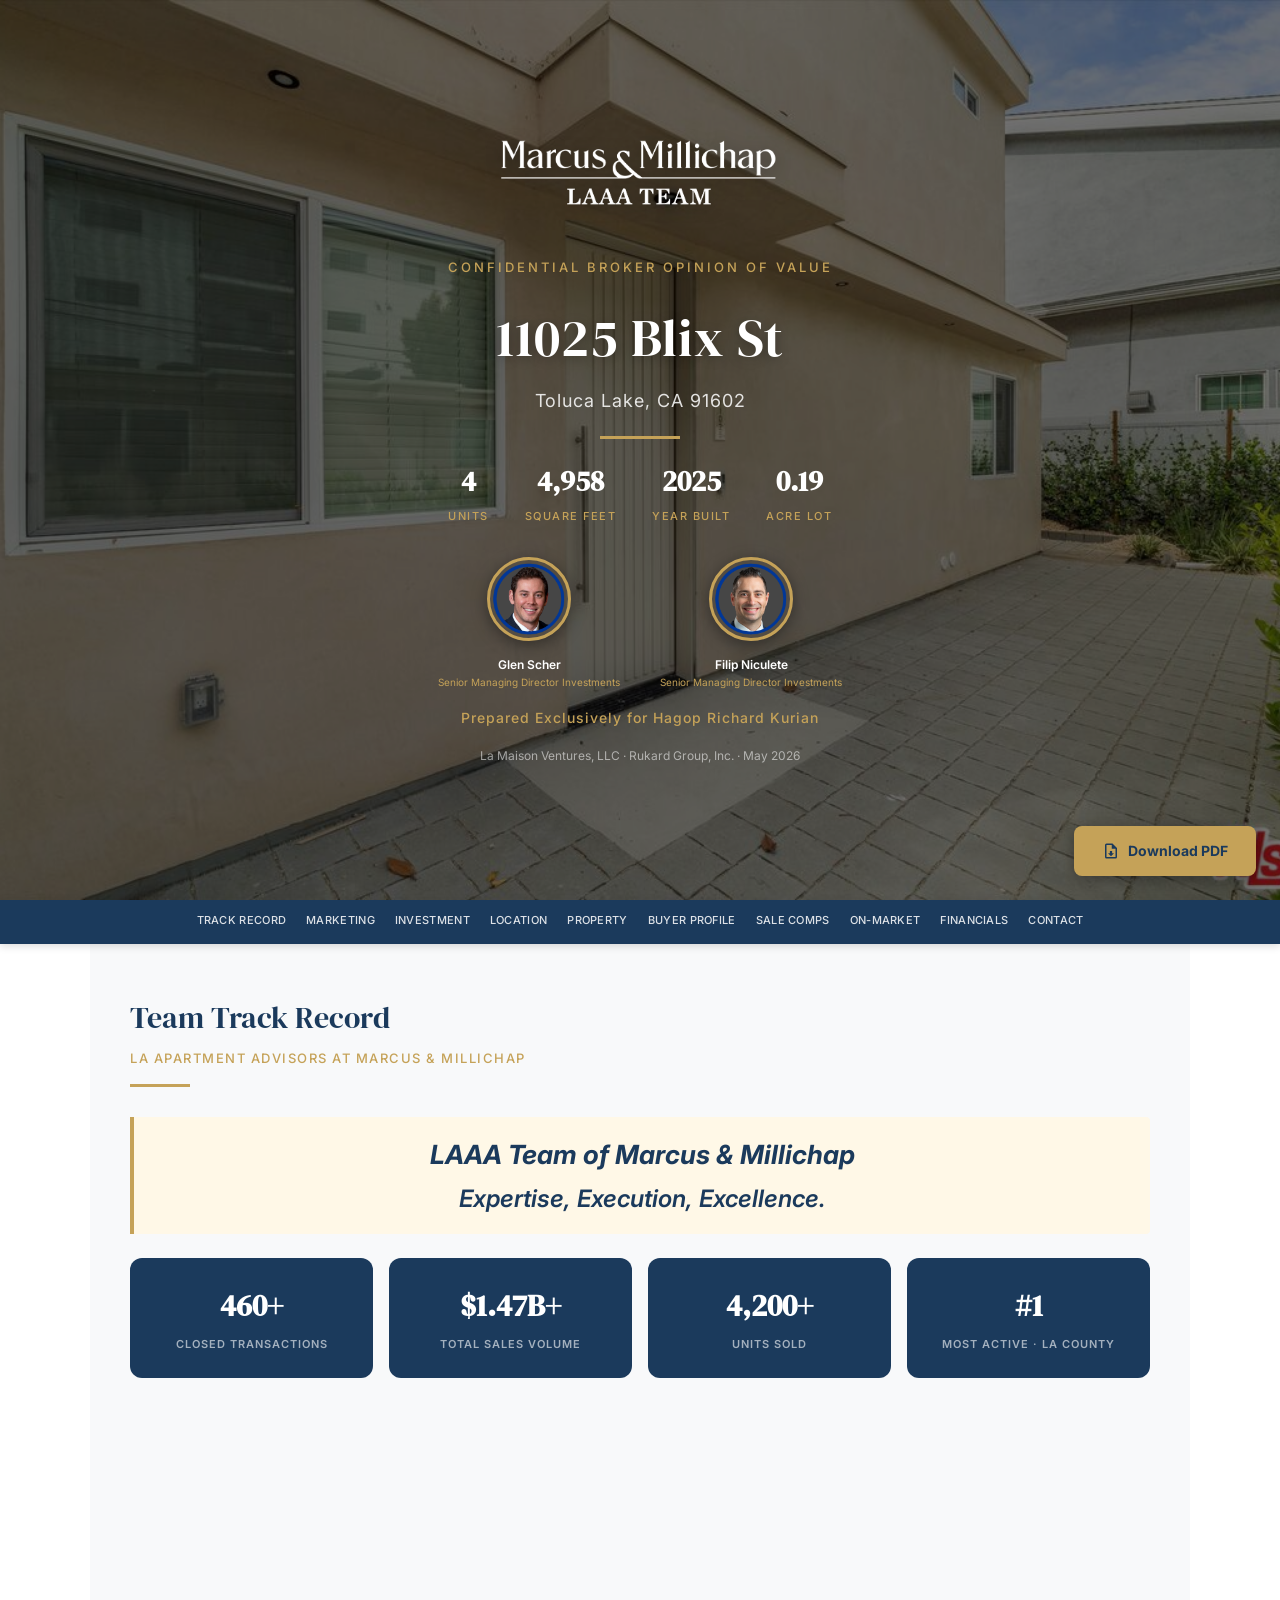
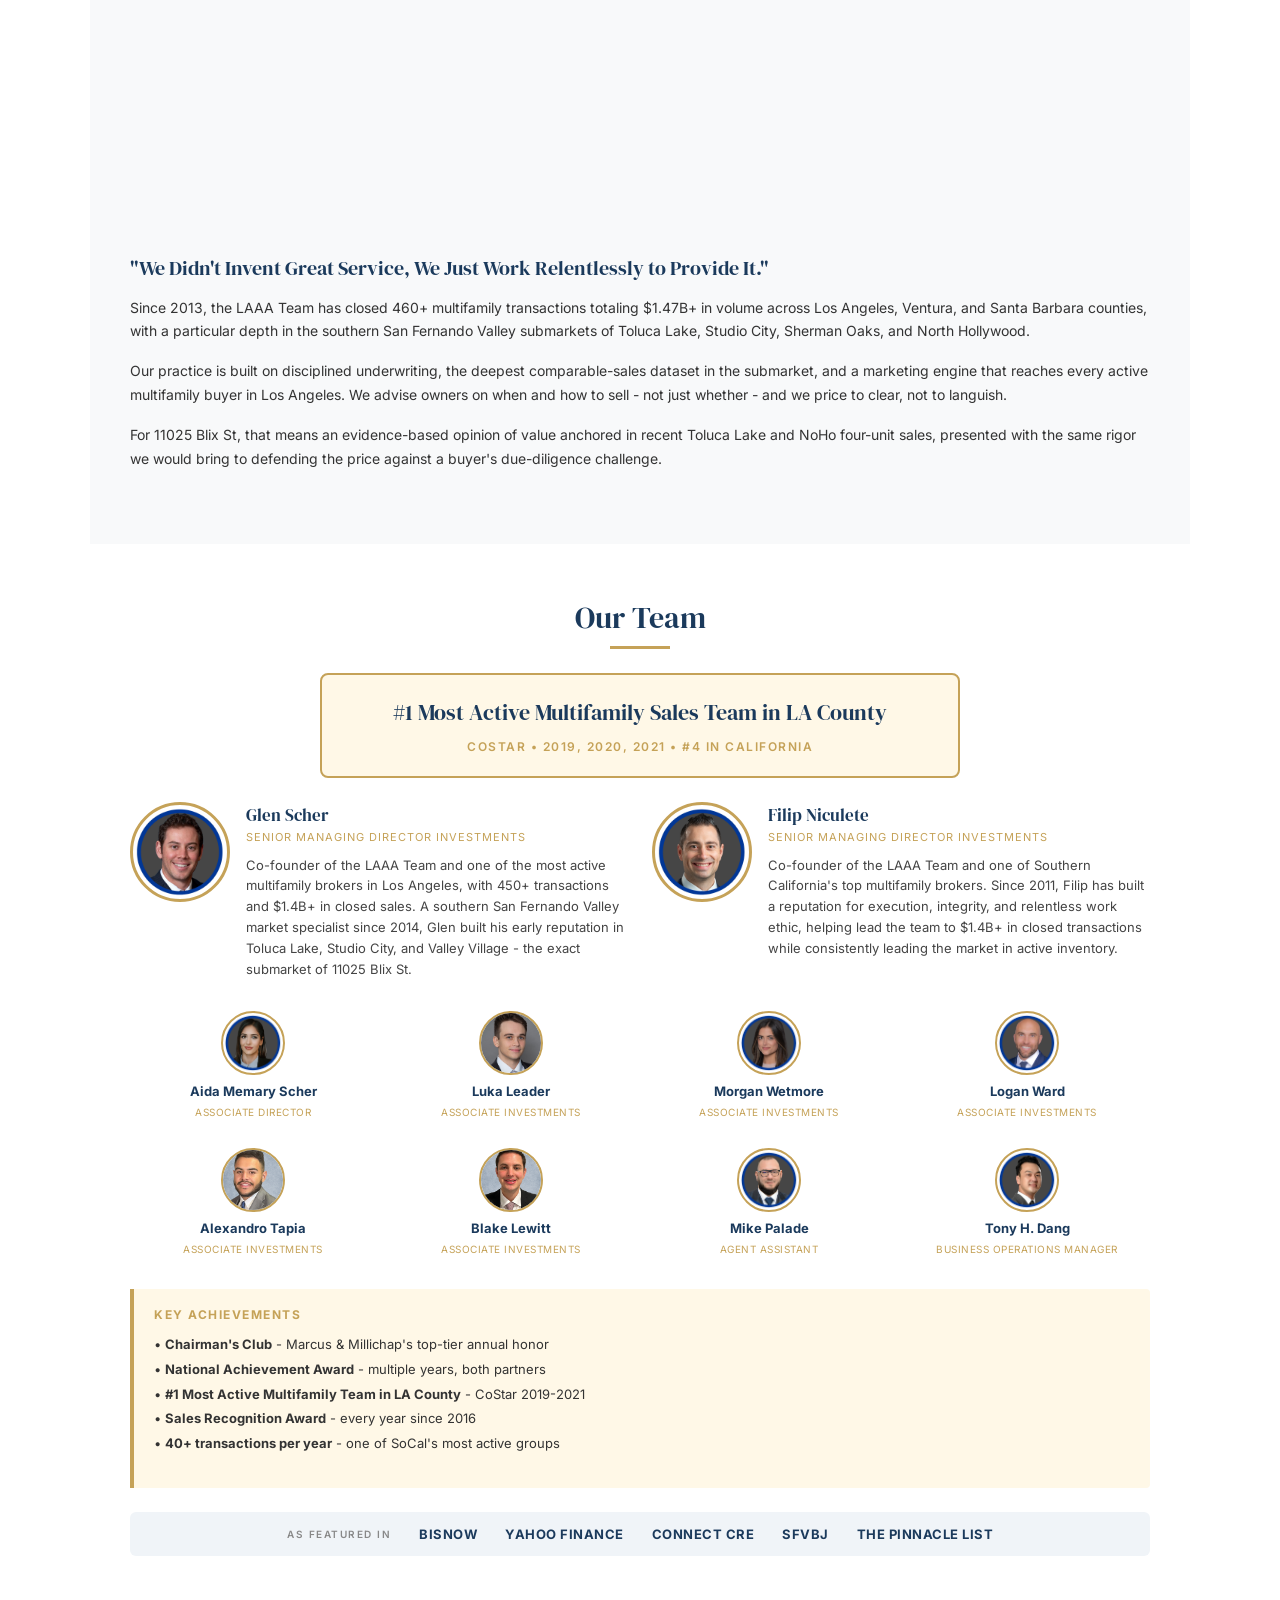
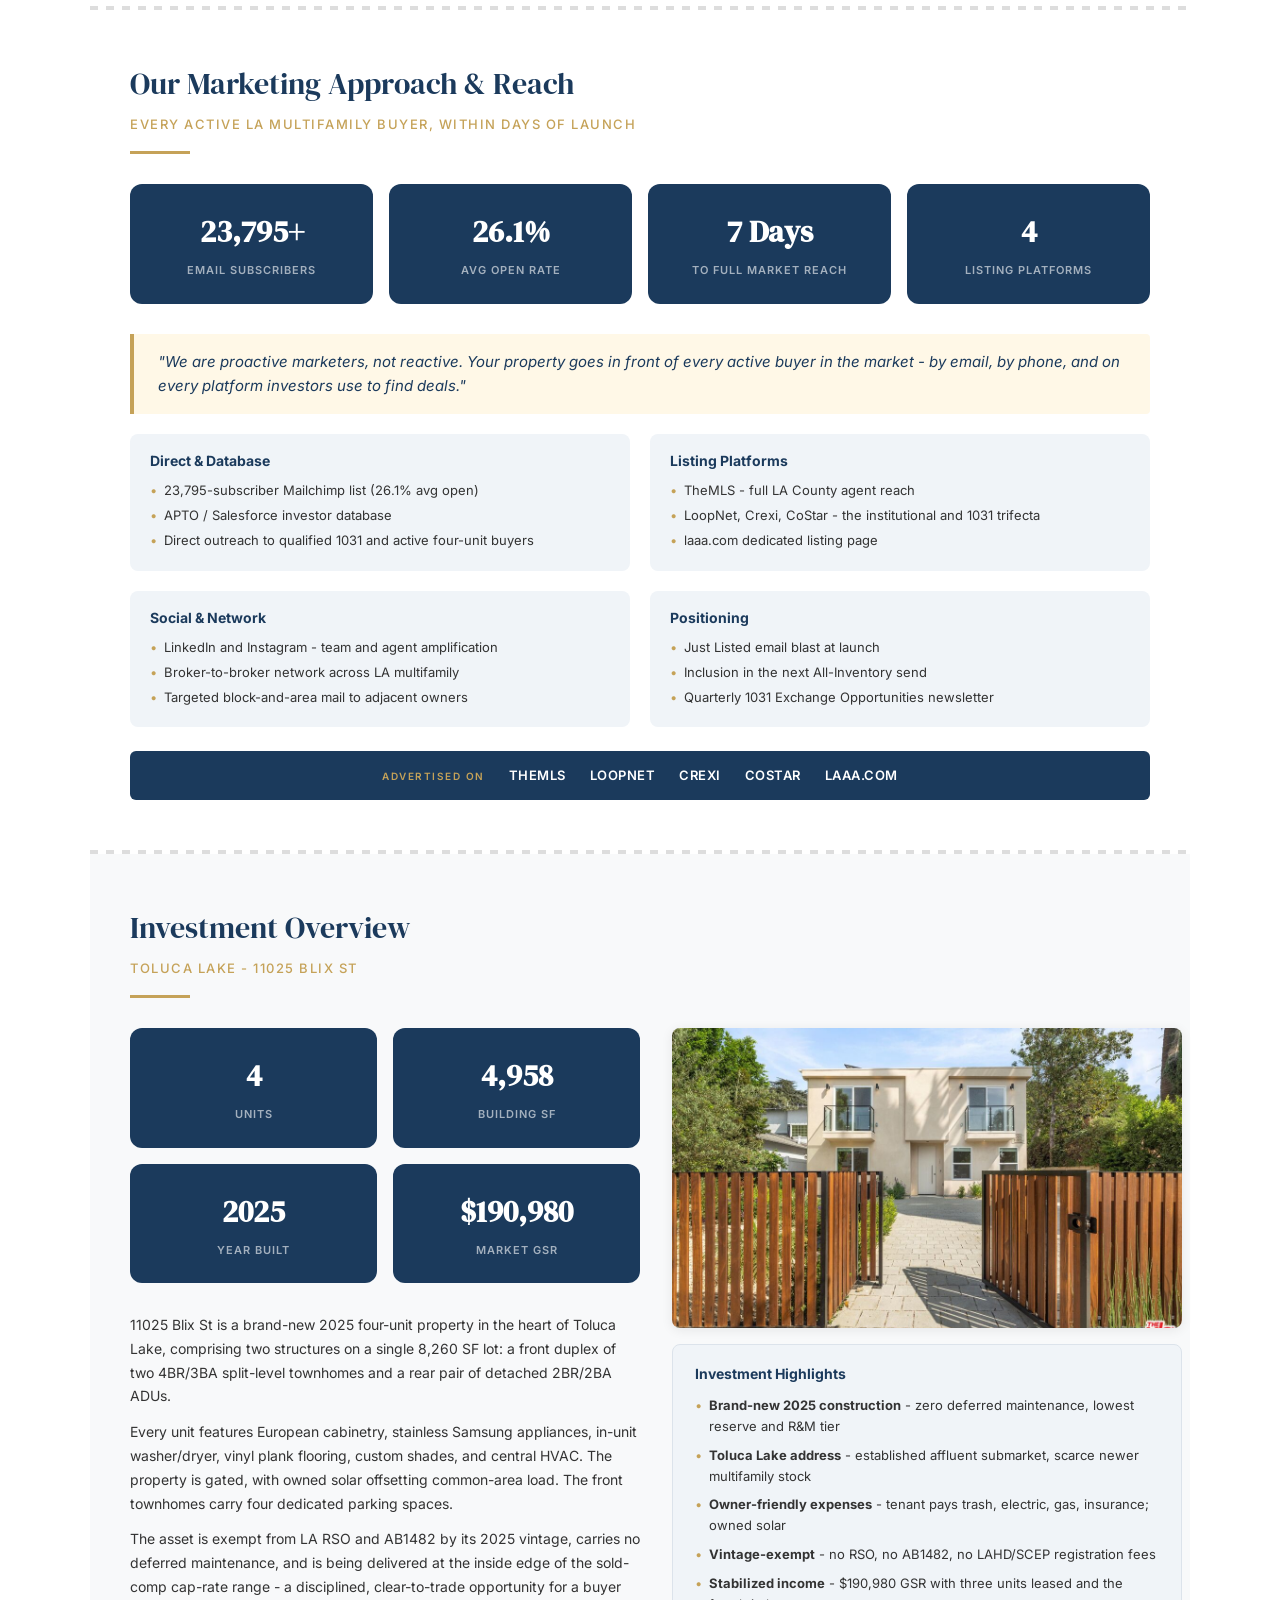
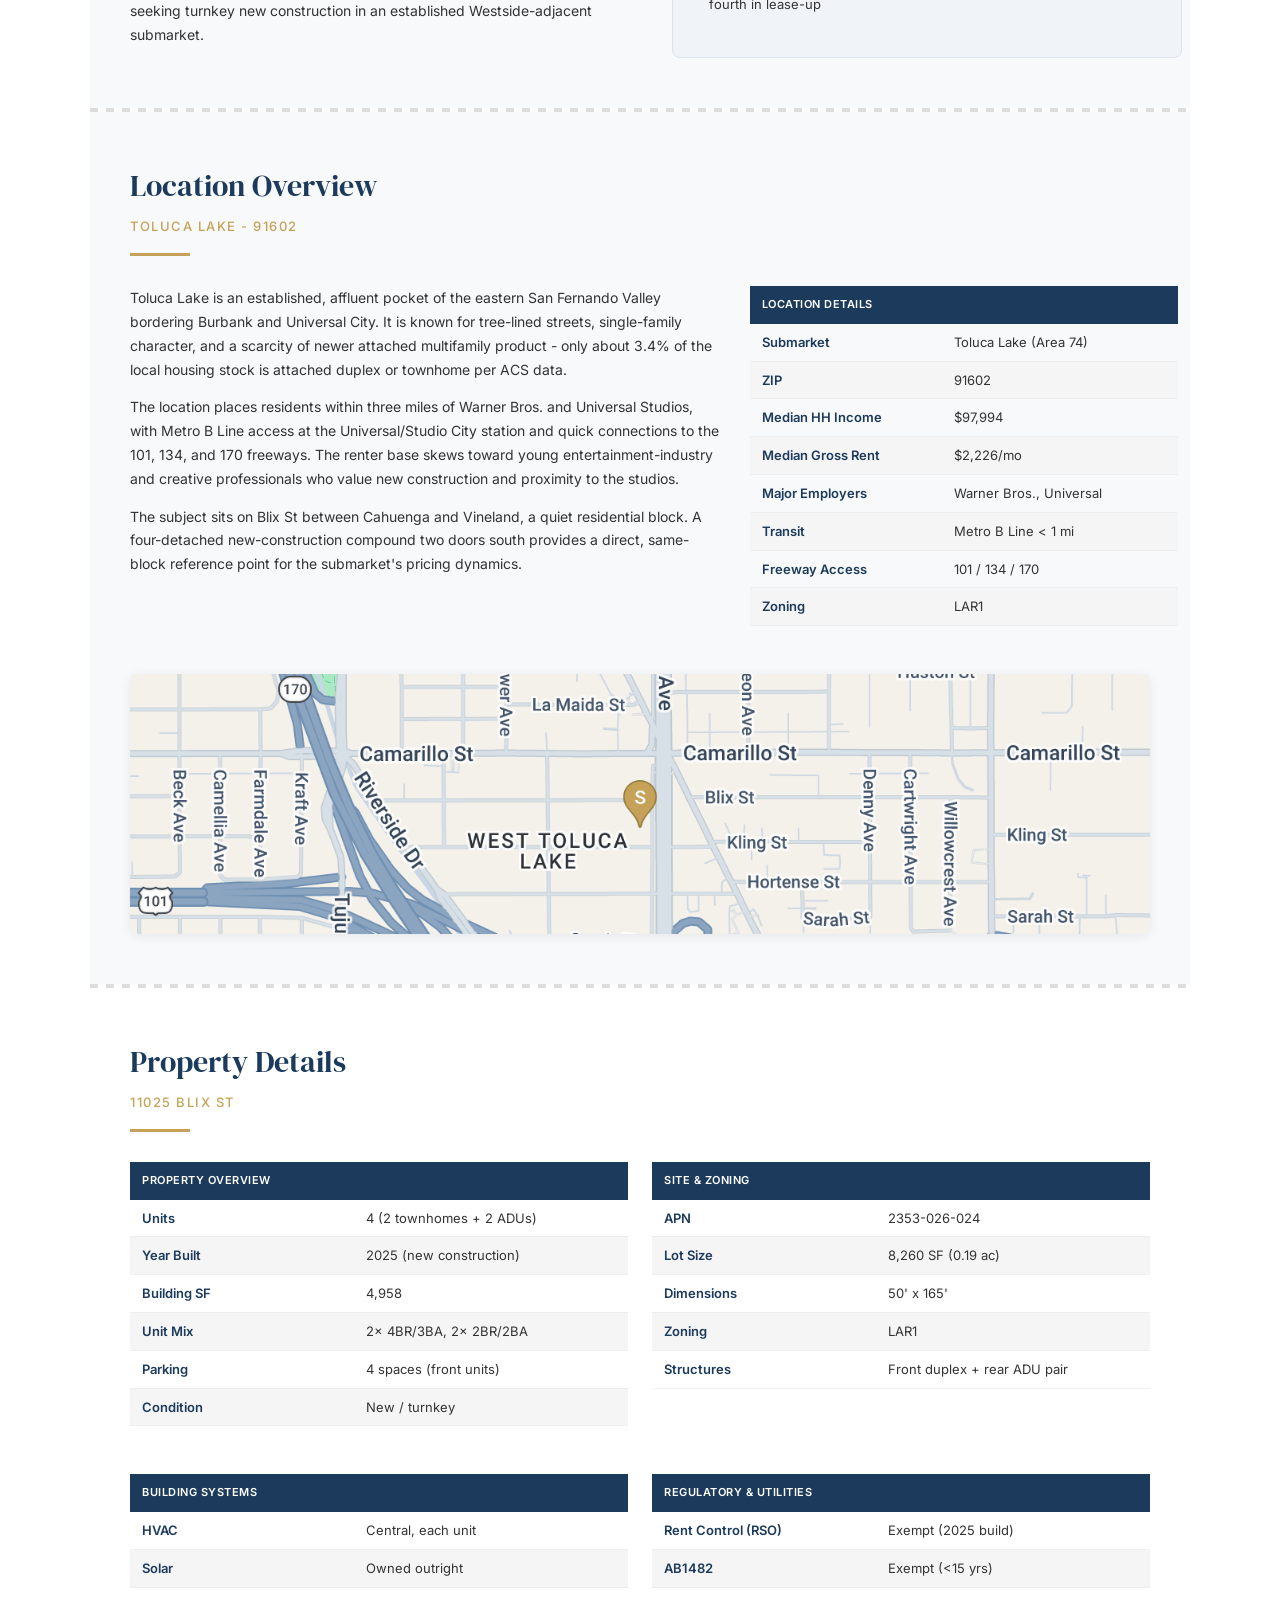
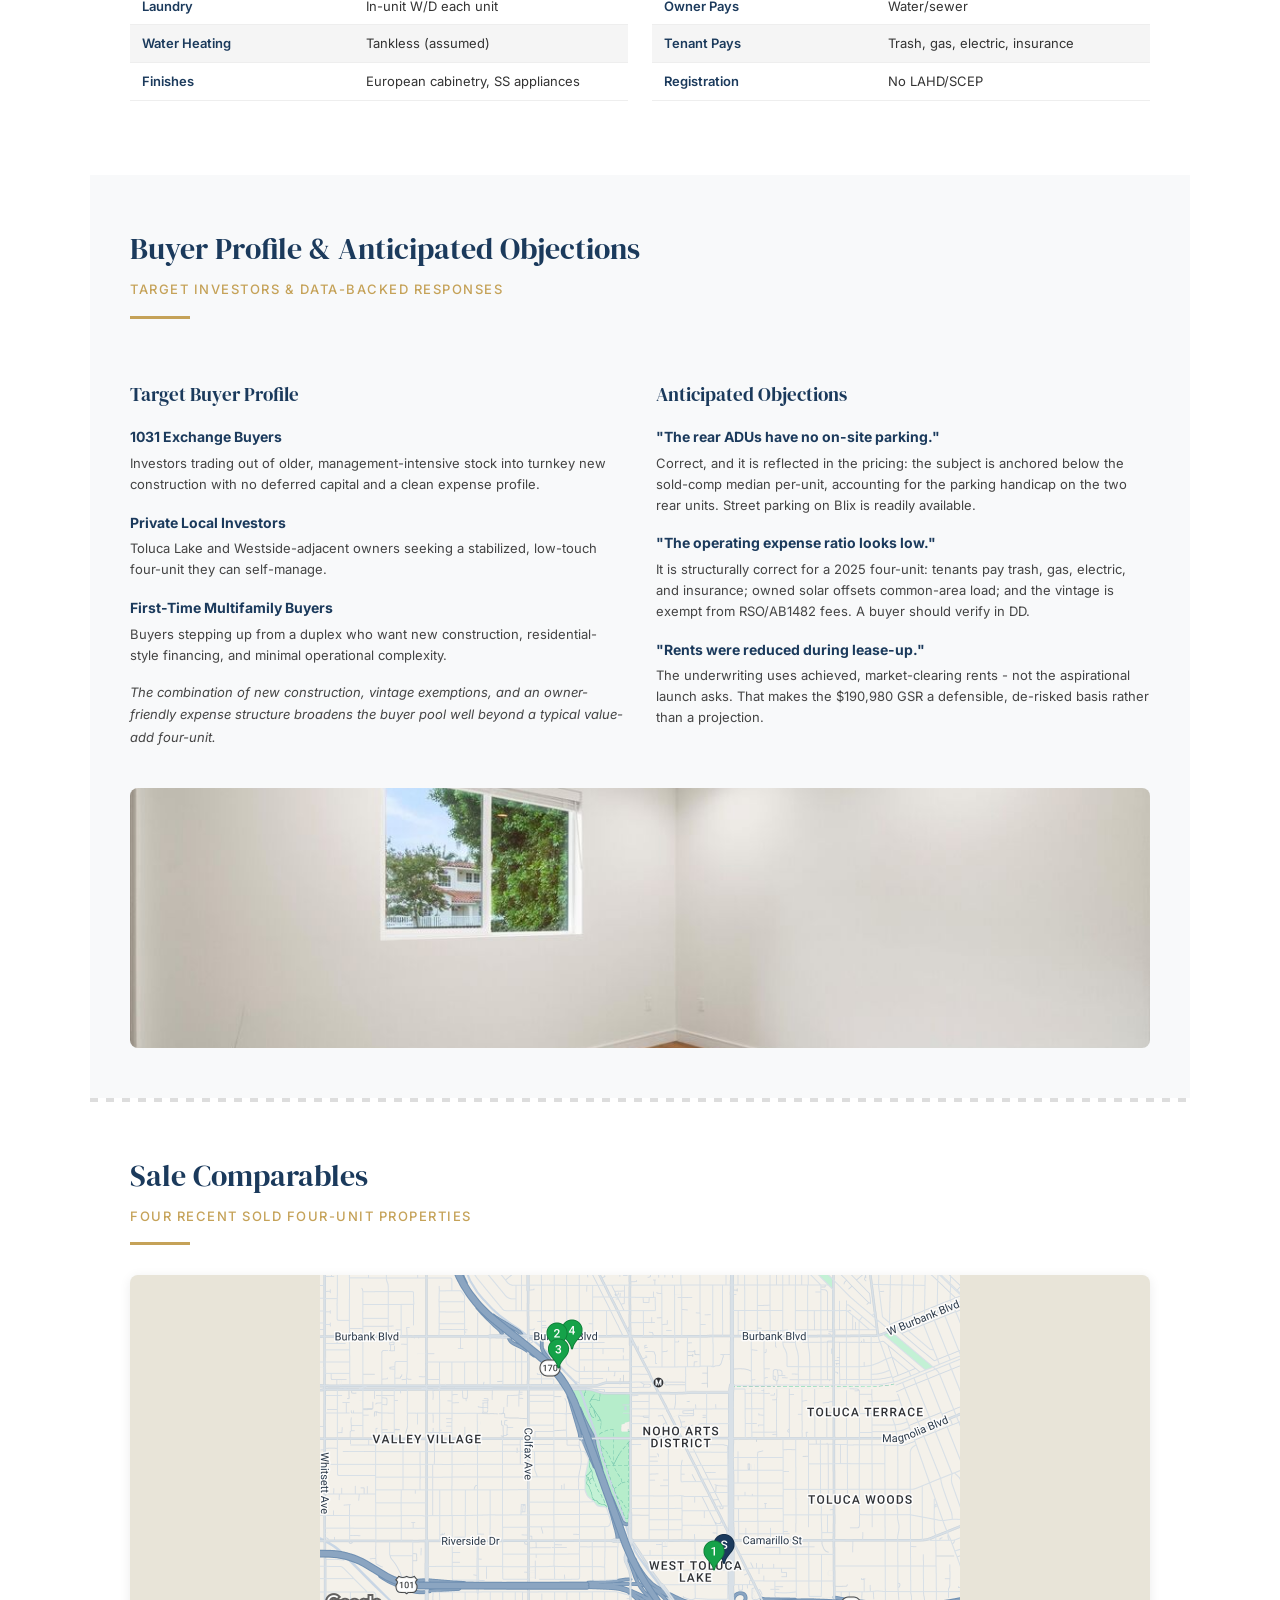
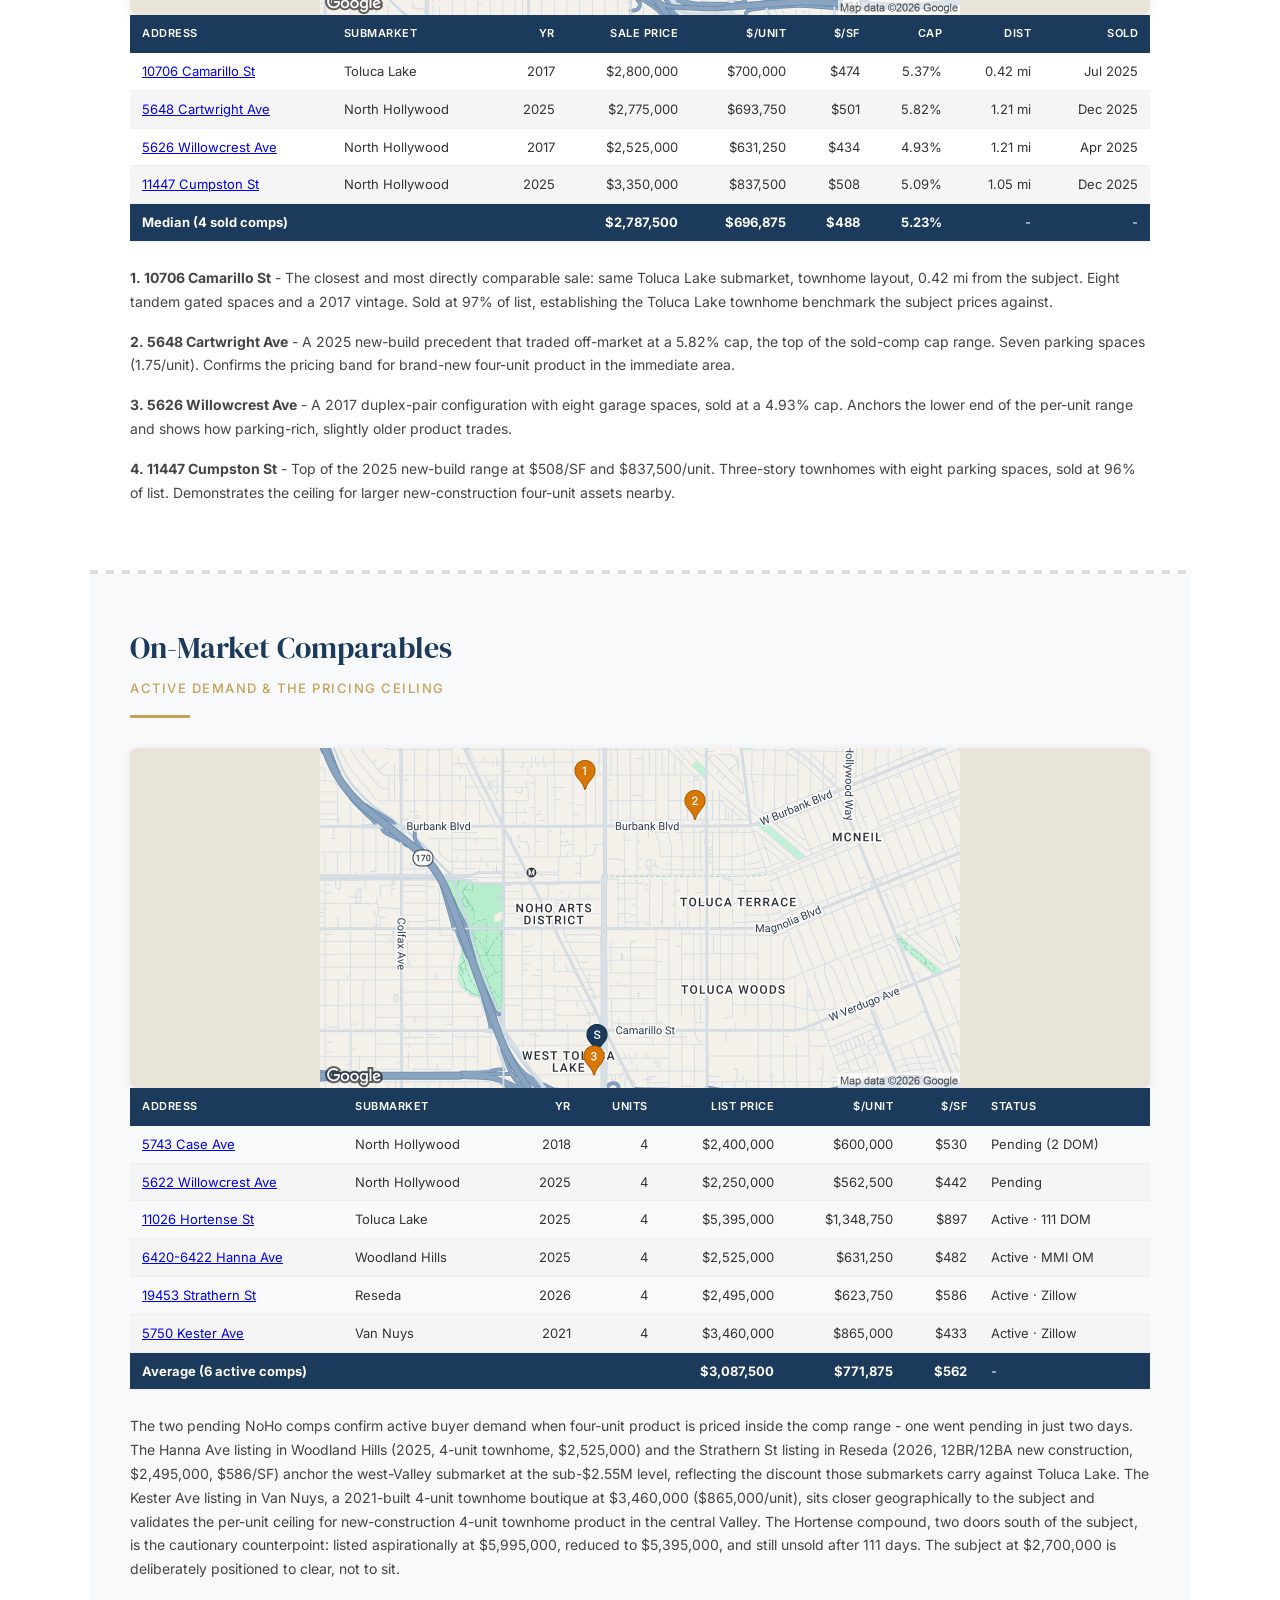
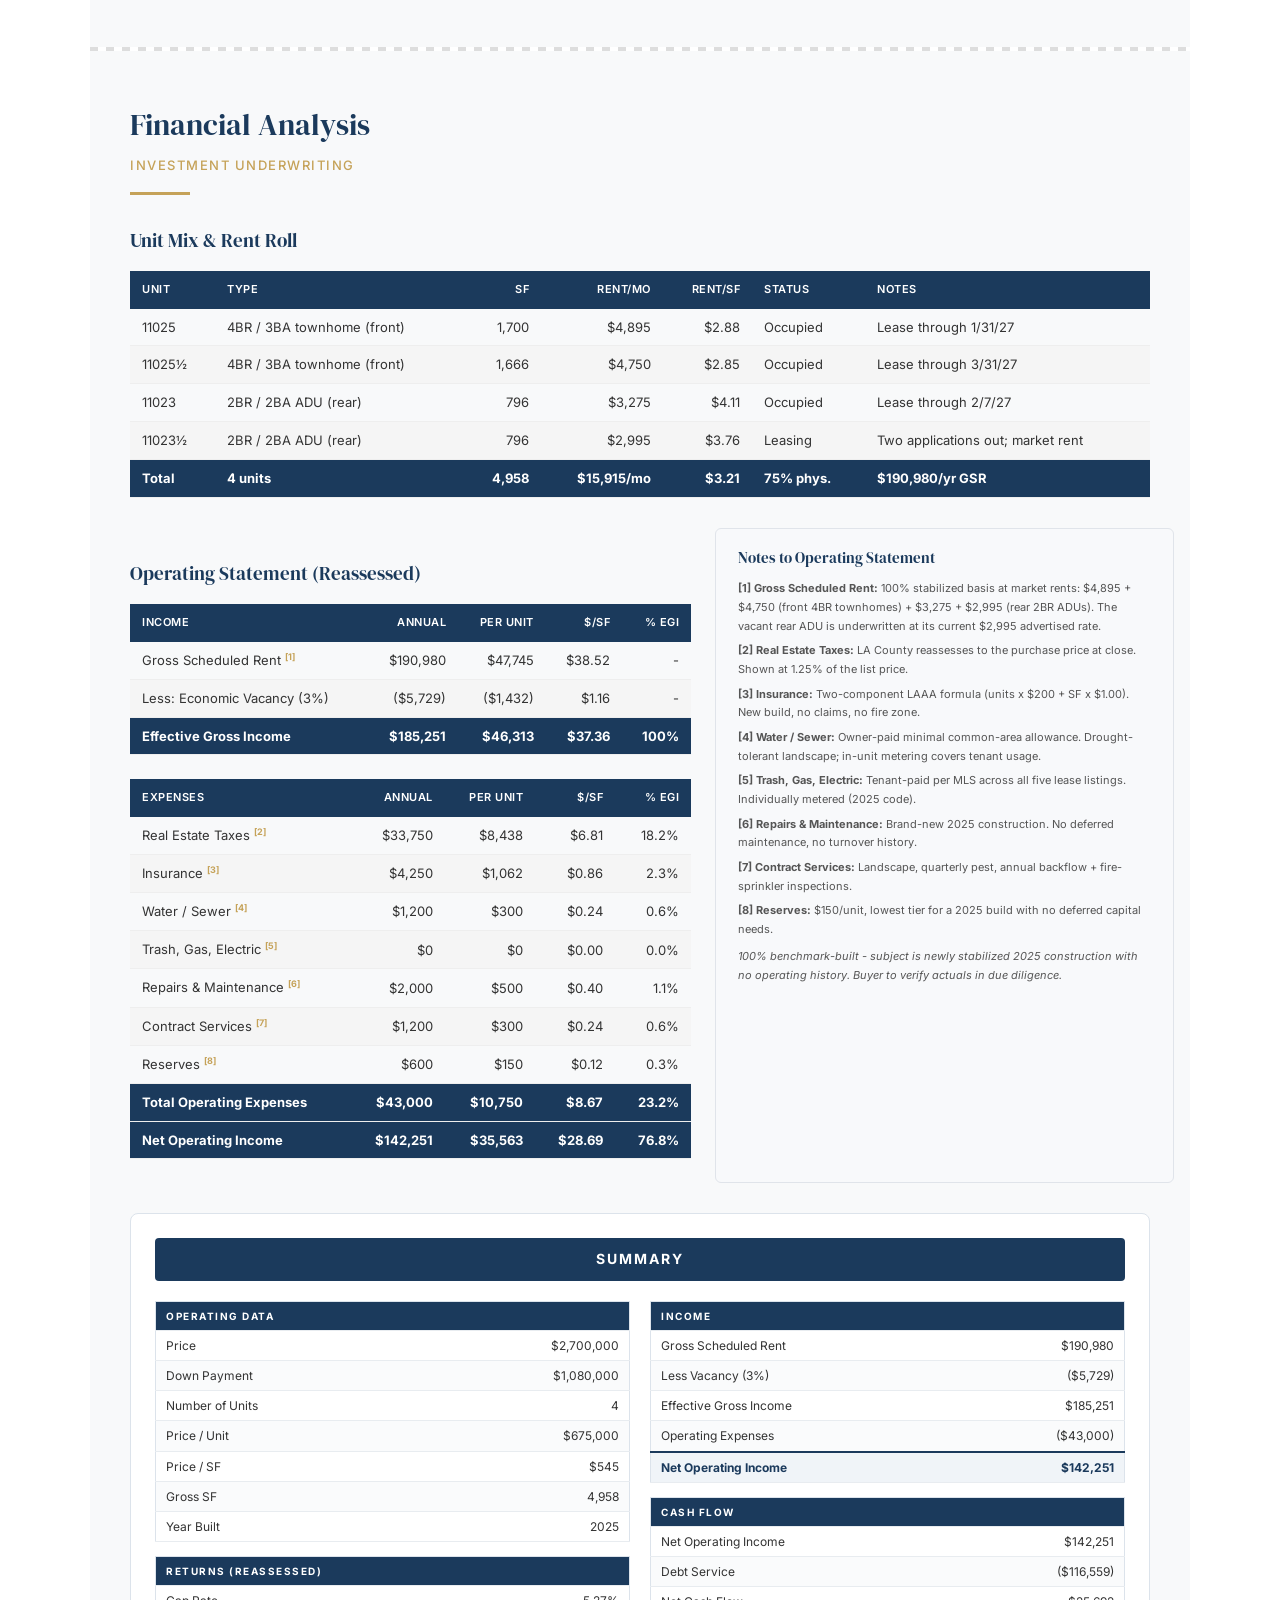
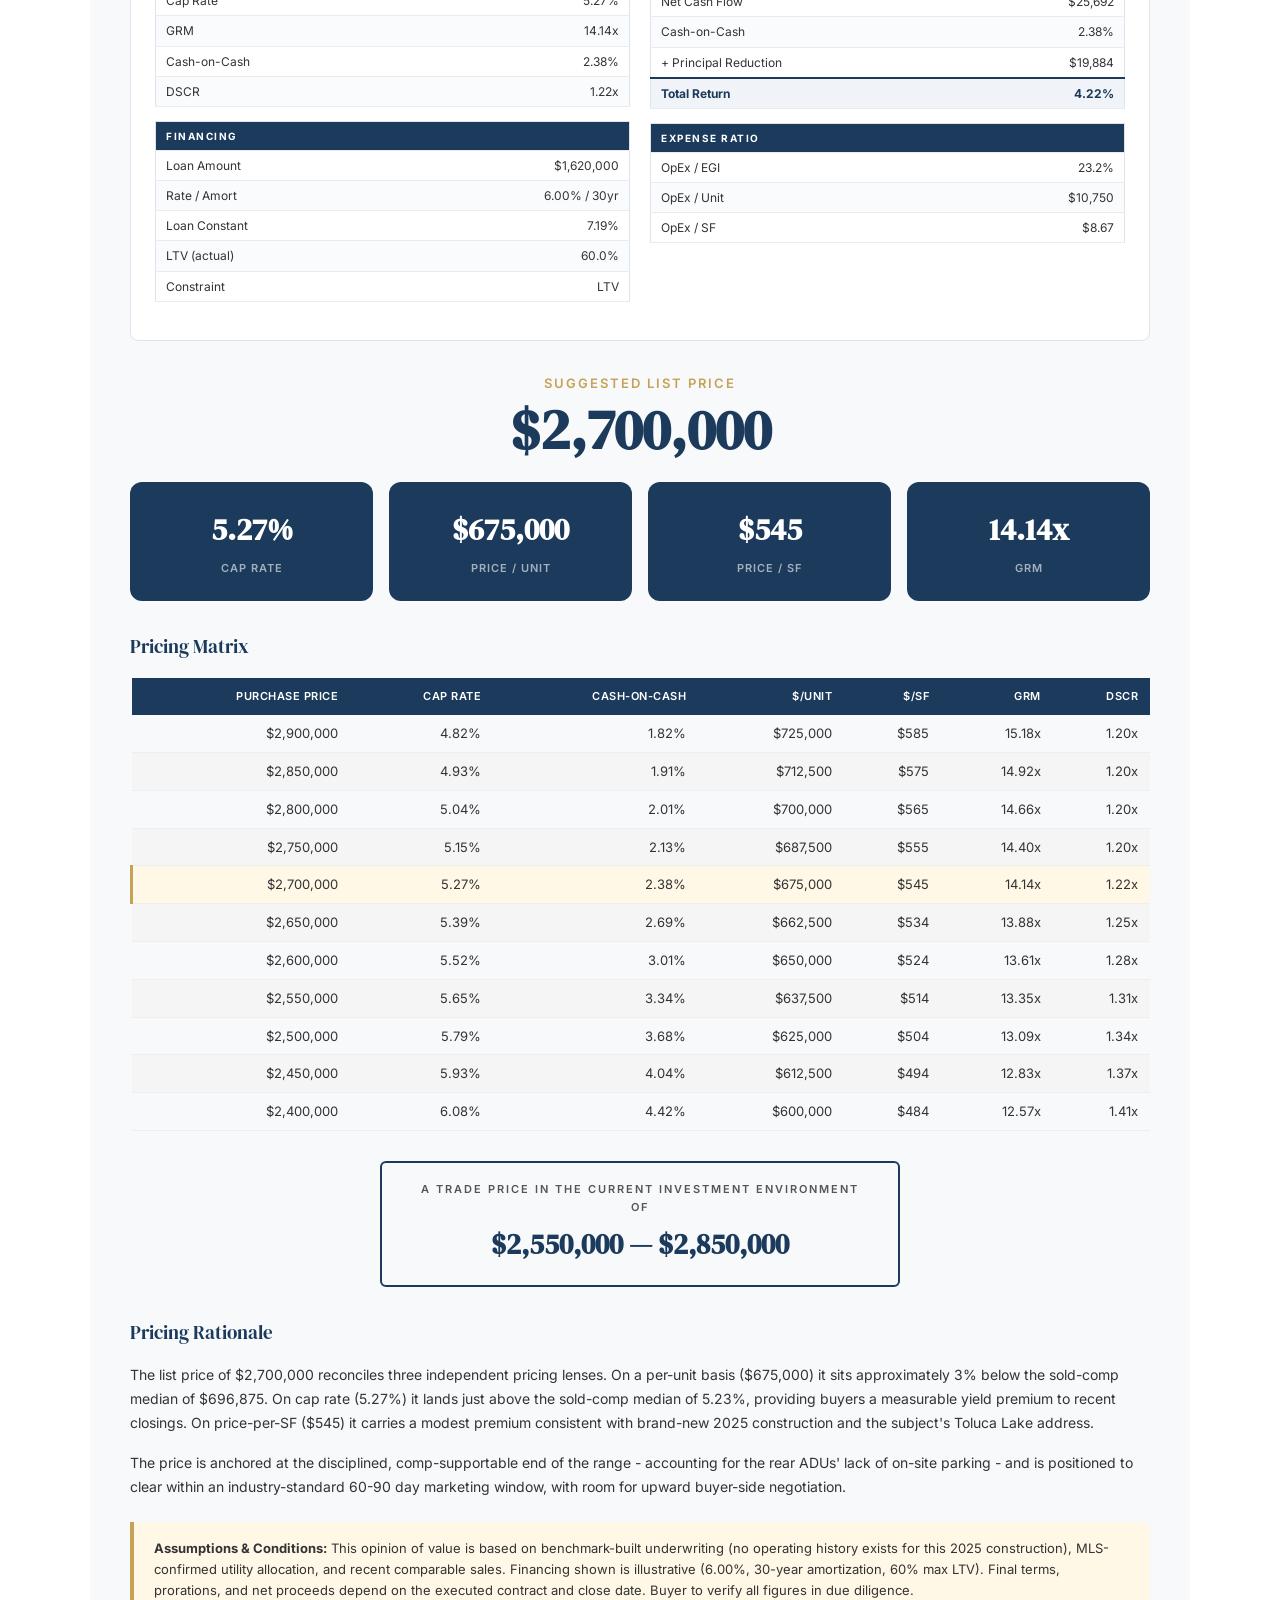
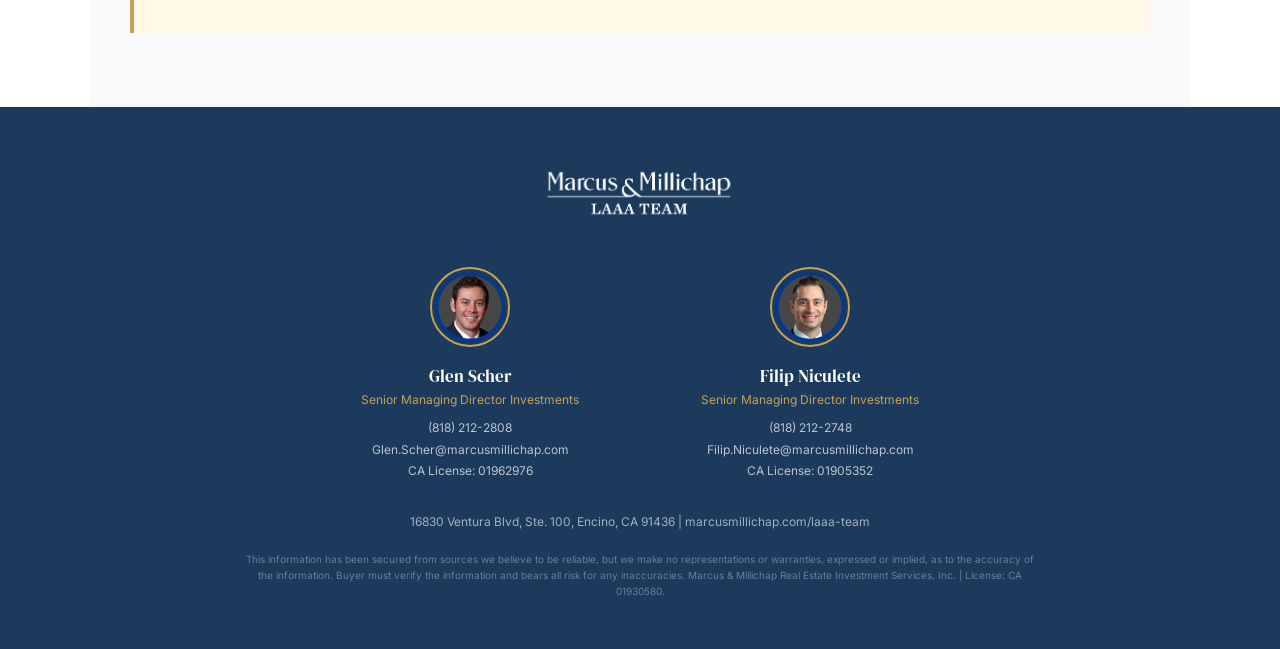
==== commit 7fb1a5e0: "Reprice from $2.8M to $2,700,000; LTV becomes binding constraint; recompute summary, big card, matri" ====
--- a/index.html
+++ b/index.html
@@ -502,7 +502,7 @@
 <tr class='summary'><td colspan='4'><strong>Average (6 active comps)</strong></td><td class='num'><strong>$3,087,500</strong></td><td class='num'><strong>$771,875</strong></td><td class='num'><strong>$562</strong></td><td>-</td></tr>
 </tbody>
   </table></div>
-  <p class="narrative">The two pending NoHo comps confirm active buyer demand when four-unit product is priced inside the comp range - one went pending in just two days. The Hanna Ave listing in Woodland Hills (2025, 4-unit townhome, $2,525,000) and the Strathern St listing in Reseda (2026, 12BR/12BA new construction, $2,495,000, $586/SF) anchor the west-Valley submarket at the sub-$2.55M level, reflecting the discount those submarkets carry against Toluca Lake. The Kester Ave listing in Van Nuys, a 2021-built 4-unit townhome boutique at $3,460,000 ($865,000/unit), sits closer geographically to the subject and validates the per-unit ceiling for new-construction 4-unit townhome product in the central Valley. The Hortense compound, two doors south of the subject, is the cautionary counterpoint: listed aspirationally at $5,995,000, reduced to $5,395,000, and still unsold after 111 days. The subject at $2,800,000 is deliberately positioned to clear, not to sit.</p>
+  <p class="narrative">The two pending NoHo comps confirm active buyer demand when four-unit product is priced inside the comp range - one went pending in just two days. The Hanna Ave listing in Woodland Hills (2025, 4-unit townhome, $2,525,000) and the Strathern St listing in Reseda (2026, 12BR/12BA new construction, $2,495,000, $586/SF) anchor the west-Valley submarket at the sub-$2.55M level, reflecting the discount those submarkets carry against Toluca Lake. The Kester Ave listing in Van Nuys, a 2021-built 4-unit townhome boutique at $3,460,000 ($865,000/unit), sits closer geographically to the subject and validates the per-unit ceiling for new-construction 4-unit townhome product in the central Valley. The Hortense compound, two doors south of the subject, is the cautionary counterpoint: listed aspirationally at $5,995,000, reduced to $5,395,000, and still unsold after 111 days. The subject at $2,700,000 is deliberately positioned to clear, not to sit.</p>
 </div>
 
 <!-- FINANCIAL ANALYSIS -->
@@ -535,15 +535,15 @@
       </table>
       <table>
         <thead><tr><th>Expenses</th><th class="num">Annual</th><th class="num">Per Unit</th><th class="num">$/SF</th><th class="num">% EGI</th></tr></thead>
-        <tbody><tr><td>Real Estate Taxes <span class="note-ref">[2]</span></td><td class="num">$35,000</td><td class="num">$8,750</td><td class="num">$7.06</td><td class="num">18.9%</td></tr>
+        <tbody><tr><td>Real Estate Taxes <span class="note-ref">[2]</span></td><td class="num">$33,750</td><td class="num">$8,438</td><td class="num">$6.81</td><td class="num">18.2%</td></tr>
 <tr><td>Insurance <span class="note-ref">[3]</span></td><td class="num">$4,250</td><td class="num">$1,062</td><td class="num">$0.86</td><td class="num">2.3%</td></tr>
 <tr><td>Water / Sewer <span class="note-ref">[4]</span></td><td class="num">$1,200</td><td class="num">$300</td><td class="num">$0.24</td><td class="num">0.6%</td></tr>
 <tr><td>Trash, Gas, Electric <span class="note-ref">[5]</span></td><td class="num">$0</td><td class="num">$0</td><td class="num">$0.00</td><td class="num">0.0%</td></tr>
 <tr><td>Repairs & Maintenance <span class="note-ref">[6]</span></td><td class="num">$2,000</td><td class="num">$500</td><td class="num">$0.40</td><td class="num">1.1%</td></tr>
 <tr><td>Contract Services <span class="note-ref">[7]</span></td><td class="num">$1,200</td><td class="num">$300</td><td class="num">$0.24</td><td class="num">0.6%</td></tr>
 <tr><td>Reserves <span class="note-ref">[8]</span></td><td class="num">$600</td><td class="num">$150</td><td class="num">$0.12</td><td class="num">0.3%</td></tr>
-<tr class="summary"><td><strong>Total Operating Expenses</strong></td><td class="num"><strong>$44,250</strong></td><td class="num"><strong>$11,063</strong></td><td class="num"><strong>$8.93</strong></td><td class="num"><strong>23.9%</strong></td></tr>
-<tr class="summary"><td><strong>Net Operating Income</strong></td><td class="num"><strong>$141,001</strong></td><td class="num"><strong>$35,250</strong></td><td class="num"><strong>$28.44</strong></td><td class="num"><strong>76.1%</strong></td></tr>
+<tr class="summary"><td><strong>Total Operating Expenses</strong></td><td class="num"><strong>$43,000</strong></td><td class="num"><strong>$10,750</strong></td><td class="num"><strong>$8.67</strong></td><td class="num"><strong>23.2%</strong></td></tr>
+<tr class="summary"><td><strong>Net Operating Income</strong></td><td class="num"><strong>$142,251</strong></td><td class="num"><strong>$35,563</strong></td><td class="num"><strong>$28.69</strong></td><td class="num"><strong>76.8%</strong></td></tr>
 </tbody>
       </table>
     </div>
@@ -567,26 +567,26 @@
     <div class="summary-two-col">
       <div class="summary-left">
         <table class="summary-table"><thead><tr><th colspan="2" class="summary-header">Operating Data</th></tr></thead><tbody>
-          <tr><td>Price</td><td class="num">$2,800,000</td></tr>
-          <tr><td>Down Payment</td><td class="num">$1,166,500</td></tr>
+          <tr><td>Price</td><td class="num">$2,700,000</td></tr>
+          <tr><td>Down Payment</td><td class="num">$1,080,000</td></tr>
           <tr><td>Number of Units</td><td class="num">4</td></tr>
-          <tr><td>Price / Unit</td><td class="num">$700,000</td></tr>
-          <tr><td>Price / SF</td><td class="num">$565</td></tr>
+          <tr><td>Price / Unit</td><td class="num">$675,000</td></tr>
+          <tr><td>Price / SF</td><td class="num">$545</td></tr>
           <tr><td>Gross SF</td><td class="num">4,958</td></tr>
           <tr><td>Year Built</td><td class="num">2025</td></tr>
         </tbody></table>
         <table class="summary-table"><thead><tr><th colspan="2" class="summary-header">Returns (Reassessed)</th></tr></thead><tbody>
-          <tr><td>Cap Rate</td><td class="num">5.04%</td></tr>
-          <tr><td>GRM</td><td class="num">14.66x</td></tr>
-          <tr><td>Cash-on-Cash</td><td class="num">2.01%</td></tr>
-          <tr><td>DSCR</td><td class="num">1.20x</td></tr>
+          <tr><td>Cap Rate</td><td class="num">5.27%</td></tr>
+          <tr><td>GRM</td><td class="num">14.14x</td></tr>
+          <tr><td>Cash-on-Cash</td><td class="num">2.38%</td></tr>
+          <tr><td>DSCR</td><td class="num">1.22x</td></tr>
         </tbody></table>
         <table class="summary-table"><thead><tr><th colspan="2" class="summary-header">Financing</th></tr></thead><tbody>
-          <tr><td>Loan Amount</td><td class="num">$1,633,500</td></tr>
+          <tr><td>Loan Amount</td><td class="num">$1,620,000</td></tr>
           <tr><td>Rate / Amort</td><td class="num">6.00% / 30yr</td></tr>
           <tr><td>Loan Constant</td><td class="num">7.19%</td></tr>
-          <tr><td>LTV (actual)</td><td class="num">58.3%</td></tr>
-          <tr><td>Constraint</td><td class="num">DCR</td></tr>
+          <tr><td>LTV (actual)</td><td class="num">60.0%</td></tr>
+          <tr><td>Constraint</td><td class="num">LTV</td></tr>
         </tbody></table>
       </div>
       <div class="summary-right">
@@ -594,21 +594,21 @@
           <tr><td>Gross Scheduled Rent</td><td class="num">$190,980</td></tr>
           <tr><td>Less Vacancy (3%)</td><td class="num">($5,729)</td></tr>
           <tr><td>Effective Gross Income</td><td class="num">$185,251</td></tr>
-          <tr><td>Operating Expenses</td><td class="num">($44,250)</td></tr>
-          <tr class="summary"><td><strong>Net Operating Income</strong></td><td class="num"><strong>$141,001</strong></td></tr>
+          <tr><td>Operating Expenses</td><td class="num">($43,000)</td></tr>
+          <tr class="summary"><td><strong>Net Operating Income</strong></td><td class="num"><strong>$142,251</strong></td></tr>
         </tbody></table>
         <table class="summary-table"><thead><tr><th colspan="2" class="summary-header">Cash Flow</th></tr></thead><tbody>
-          <tr><td>Net Operating Income</td><td class="num">$141,001</td></tr>
-          <tr><td>Debt Service</td><td class="num">($117,530)</td></tr>
-          <tr><td>Net Cash Flow</td><td class="num">$23,471</td></tr>
-          <tr><td>Cash-on-Cash</td><td class="num">2.01%</td></tr>
-          <tr><td>+ Principal Reduction</td><td class="num">$20,065</td></tr>
-          <tr class="summary"><td><strong>Total Return</strong></td><td class="num"><strong>3.73%</strong></td></tr>
+          <tr><td>Net Operating Income</td><td class="num">$142,251</td></tr>
+          <tr><td>Debt Service</td><td class="num">($116,559)</td></tr>
+          <tr><td>Net Cash Flow</td><td class="num">$25,692</td></tr>
+          <tr><td>Cash-on-Cash</td><td class="num">2.38%</td></tr>
+          <tr><td>+ Principal Reduction</td><td class="num">$19,884</td></tr>
+          <tr class="summary"><td><strong>Total Return</strong></td><td class="num"><strong>4.22%</strong></td></tr>
         </tbody></table>
         <table class="summary-table"><thead><tr><th colspan="2" class="summary-header">Expense Ratio</th></tr></thead><tbody>
-          <tr><td>OpEx / EGI</td><td class="num">23.9%</td></tr>
-          <tr><td>OpEx / Unit</td><td class="num">$11,063</td></tr>
-          <tr><td>OpEx / SF</td><td class="num">$8.93</td></tr>
+          <tr><td>OpEx / EGI</td><td class="num">23.2%</td></tr>
+          <tr><td>OpEx / Unit</td><td class="num">$10,750</td></tr>
+          <tr><td>OpEx / SF</td><td class="num">$8.67</td></tr>
         </tbody></table>
       </div>
     </div>
@@ -617,22 +617,22 @@
   <div class="price-reveal">
     <div style="text-align:center;margin:32px 0 24px;">
       <div style="font-size:13px;text-transform:uppercase;letter-spacing:2px;color:#C5A258;font-weight:600;margin-bottom:8px;">Suggested List Price</div>
-      <div style="font-size:56px;font-weight:700;color:#1B3A5C;line-height:1;font-family:'DM Serif Display',serif;">$2,800,000</div>
+      <div style="font-size:56px;font-weight:700;color:#1B3A5C;line-height:1;font-family:'DM Serif Display',serif;">$2,700,000</div>
     </div>
     <div class="metrics-grid metrics-grid-4">
-      <div class="metric-card"><span class="metric-value">5.04%</span><span class="metric-label">Cap Rate</span></div>
-      <div class="metric-card"><span class="metric-value">$700,000</span><span class="metric-label">Price / Unit</span></div>
-      <div class="metric-card"><span class="metric-value">$565</span><span class="metric-label">Price / SF</span></div>
-      <div class="metric-card"><span class="metric-value">14.66x</span><span class="metric-label">GRM</span></div>
+      <div class="metric-card"><span class="metric-value">5.27%</span><span class="metric-label">Cap Rate</span></div>
+      <div class="metric-card"><span class="metric-value">$675,000</span><span class="metric-label">Price / Unit</span></div>
+      <div class="metric-card"><span class="metric-value">$545</span><span class="metric-label">Price / SF</span></div>
+      <div class="metric-card"><span class="metric-value">14.14x</span><span class="metric-label">GRM</span></div>
     </div>
     <h3 class="sub-heading">Pricing Matrix</h3>
     <div class="table-scroll"><table>
       <thead><tr><th class="num">Purchase Price</th><th class="num">Cap Rate</th><th class="num">Cash-on-Cash</th><th class="num">$/Unit</th><th class="num">$/SF</th><th class="num">GRM</th><th class="num">DSCR</th></tr></thead>
       <tbody><tr><td class="num">$2,900,000</td><td class="num">4.82%</td><td class="num">1.82%</td><td class="num">$725,000</td><td class="num">$585</td><td class="num">15.18x</td><td class="num">1.20x</td></tr>
 <tr><td class="num">$2,850,000</td><td class="num">4.93%</td><td class="num">1.91%</td><td class="num">$712,500</td><td class="num">$575</td><td class="num">14.92x</td><td class="num">1.20x</td></tr>
-<tr class="highlight"><td class="num">$2,800,000</td><td class="num">5.04%</td><td class="num">2.01%</td><td class="num">$700,000</td><td class="num">$565</td><td class="num">14.66x</td><td class="num">1.20x</td></tr>
+<tr><td class="num">$2,800,000</td><td class="num">5.04%</td><td class="num">2.01%</td><td class="num">$700,000</td><td class="num">$565</td><td class="num">14.66x</td><td class="num">1.20x</td></tr>
 <tr><td class="num">$2,750,000</td><td class="num">5.15%</td><td class="num">2.13%</td><td class="num">$687,500</td><td class="num">$555</td><td class="num">14.40x</td><td class="num">1.20x</td></tr>
-<tr><td class="num">$2,700,000</td><td class="num">5.27%</td><td class="num">2.38%</td><td class="num">$675,000</td><td class="num">$545</td><td class="num">14.14x</td><td class="num">1.22x</td></tr>
+<tr class="highlight"><td class="num">$2,700,000</td><td class="num">5.27%</td><td class="num">2.38%</td><td class="num">$675,000</td><td class="num">$545</td><td class="num">14.14x</td><td class="num">1.22x</td></tr>
 <tr><td class="num">$2,650,000</td><td class="num">5.39%</td><td class="num">2.69%</td><td class="num">$662,500</td><td class="num">$534</td><td class="num">13.88x</td><td class="num">1.25x</td></tr>
 <tr><td class="num">$2,600,000</td><td class="num">5.52%</td><td class="num">3.01%</td><td class="num">$650,000</td><td class="num">$524</td><td class="num">13.61x</td><td class="num">1.28x</td></tr>
 <tr><td class="num">$2,550,000</td><td class="num">5.65%</td><td class="num">3.34%</td><td class="num">$637,500</td><td class="num">$514</td><td class="num">13.35x</td><td class="num">1.31x</td></tr>
@@ -646,7 +646,7 @@
       <div class="summary-trade-prices">$2,550,000 &mdash; $2,850,000</div>
     </div>
     <h3 class="sub-heading">Pricing Rationale</h3>
-    <p>The list price of $2,800,000 reconciles three independent pricing lenses. On a per-unit basis ($700,000) it tracks the sold-comp median of $696,875. On cap rate (5.04%) it sits inside Willowcrest's 4.93% floor and just below the Cumpston 5.09% benchmark, supported by the subject's superior Toluca Lake location and reduced operating burden. On price-per-SF ($565) it carries a premium consistent with brand-new 2025 construction in a supply-constrained submarket.</p>
+    <p>The list price of $2,700,000 reconciles three independent pricing lenses. On a per-unit basis ($675,000) it sits approximately 3% below the sold-comp median of $696,875. On cap rate (5.27%) it lands just above the sold-comp median of 5.23%, providing buyers a measurable yield premium to recent closings. On price-per-SF ($545) it carries a modest premium consistent with brand-new 2025 construction and the subject's Toluca Lake address.</p>
     <p>The price is anchored at the disciplined, comp-supportable end of the range - accounting for the rear ADUs' lack of on-site parking - and is positioned to clear within an industry-standard 60-90 day marketing window, with room for upward buyer-side negotiation.</p>
     <div class="condition-note"><strong>Assumptions &amp; Conditions:</strong> This opinion of value is based on benchmark-built underwriting (no operating history exists for this 2025 construction), MLS-confirmed utility allocation, and recent comparable sales. Financing shown is illustrative (6.00%, 30-year amortization, 60% max LTV). Final terms, prorations, and net proceeds depend on the executed contract and close date. Buyer to verify all figures in due diligence.</p></div>
   </div>
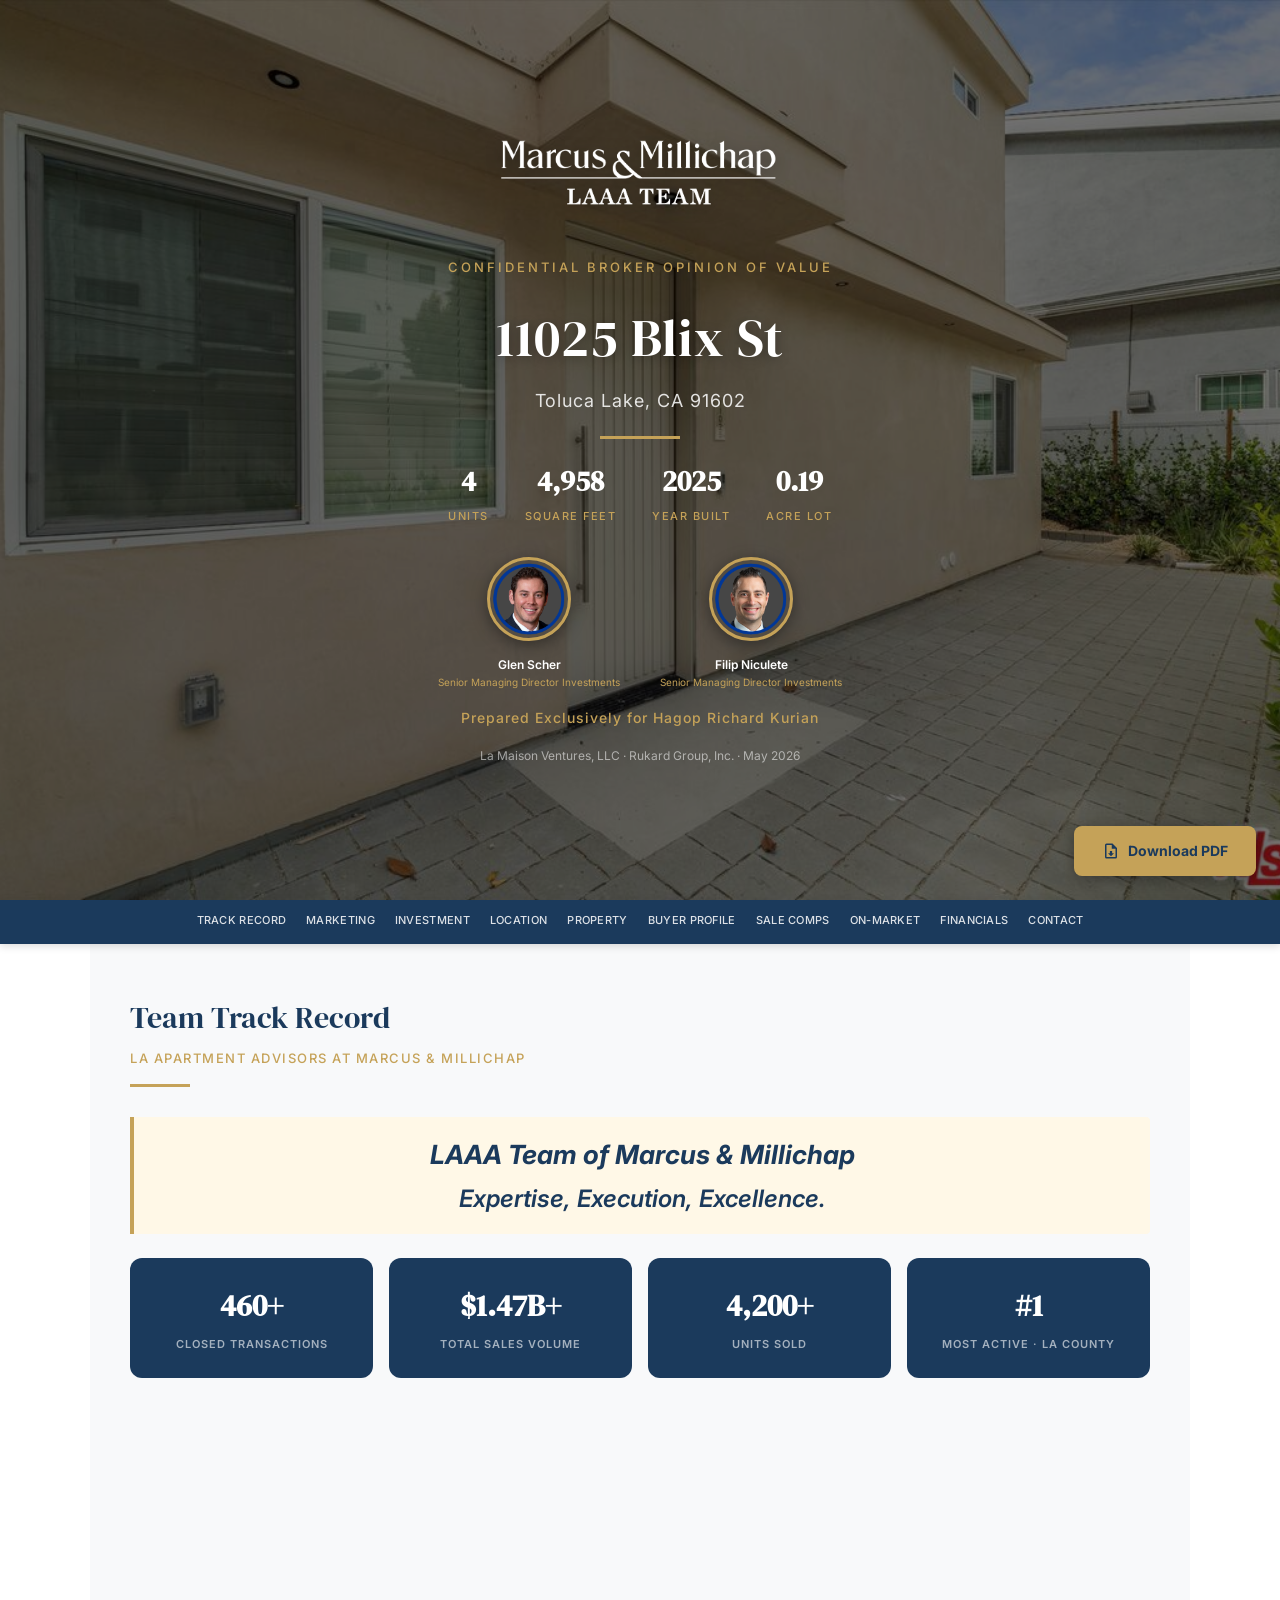
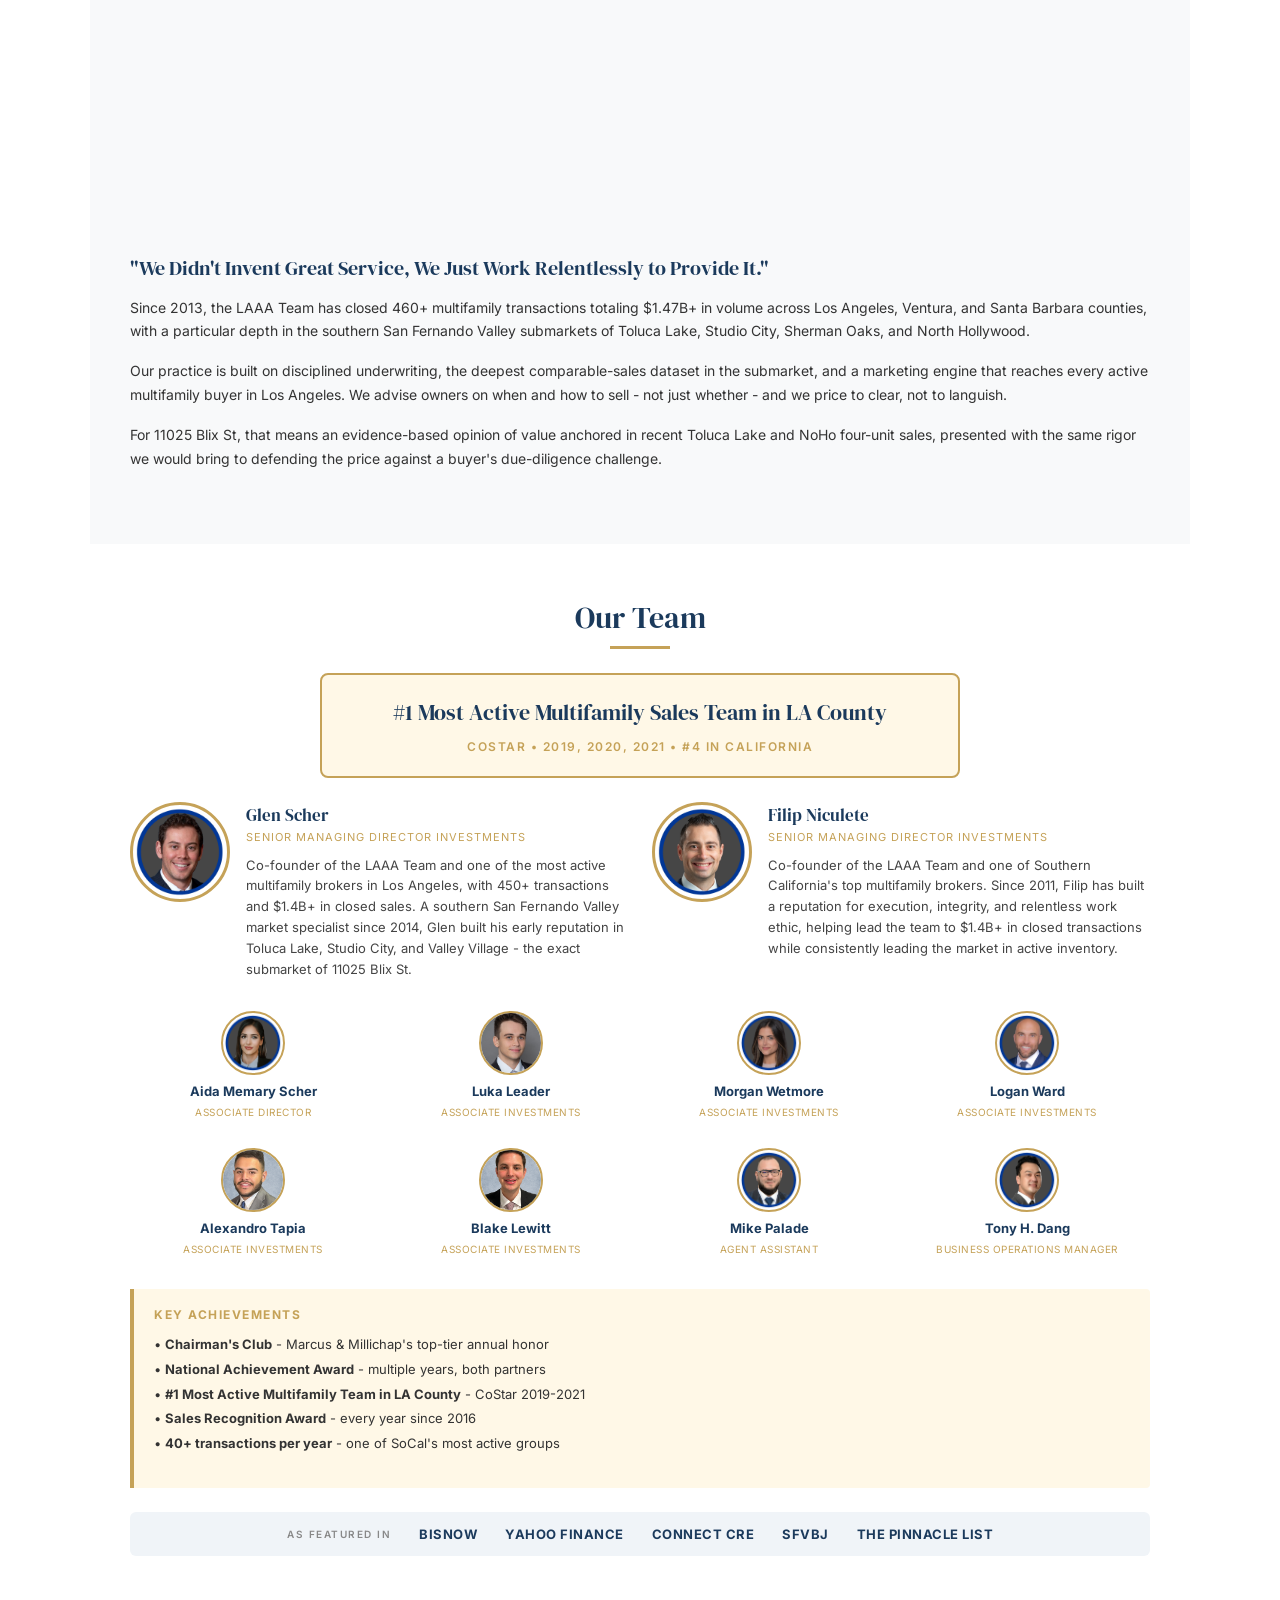
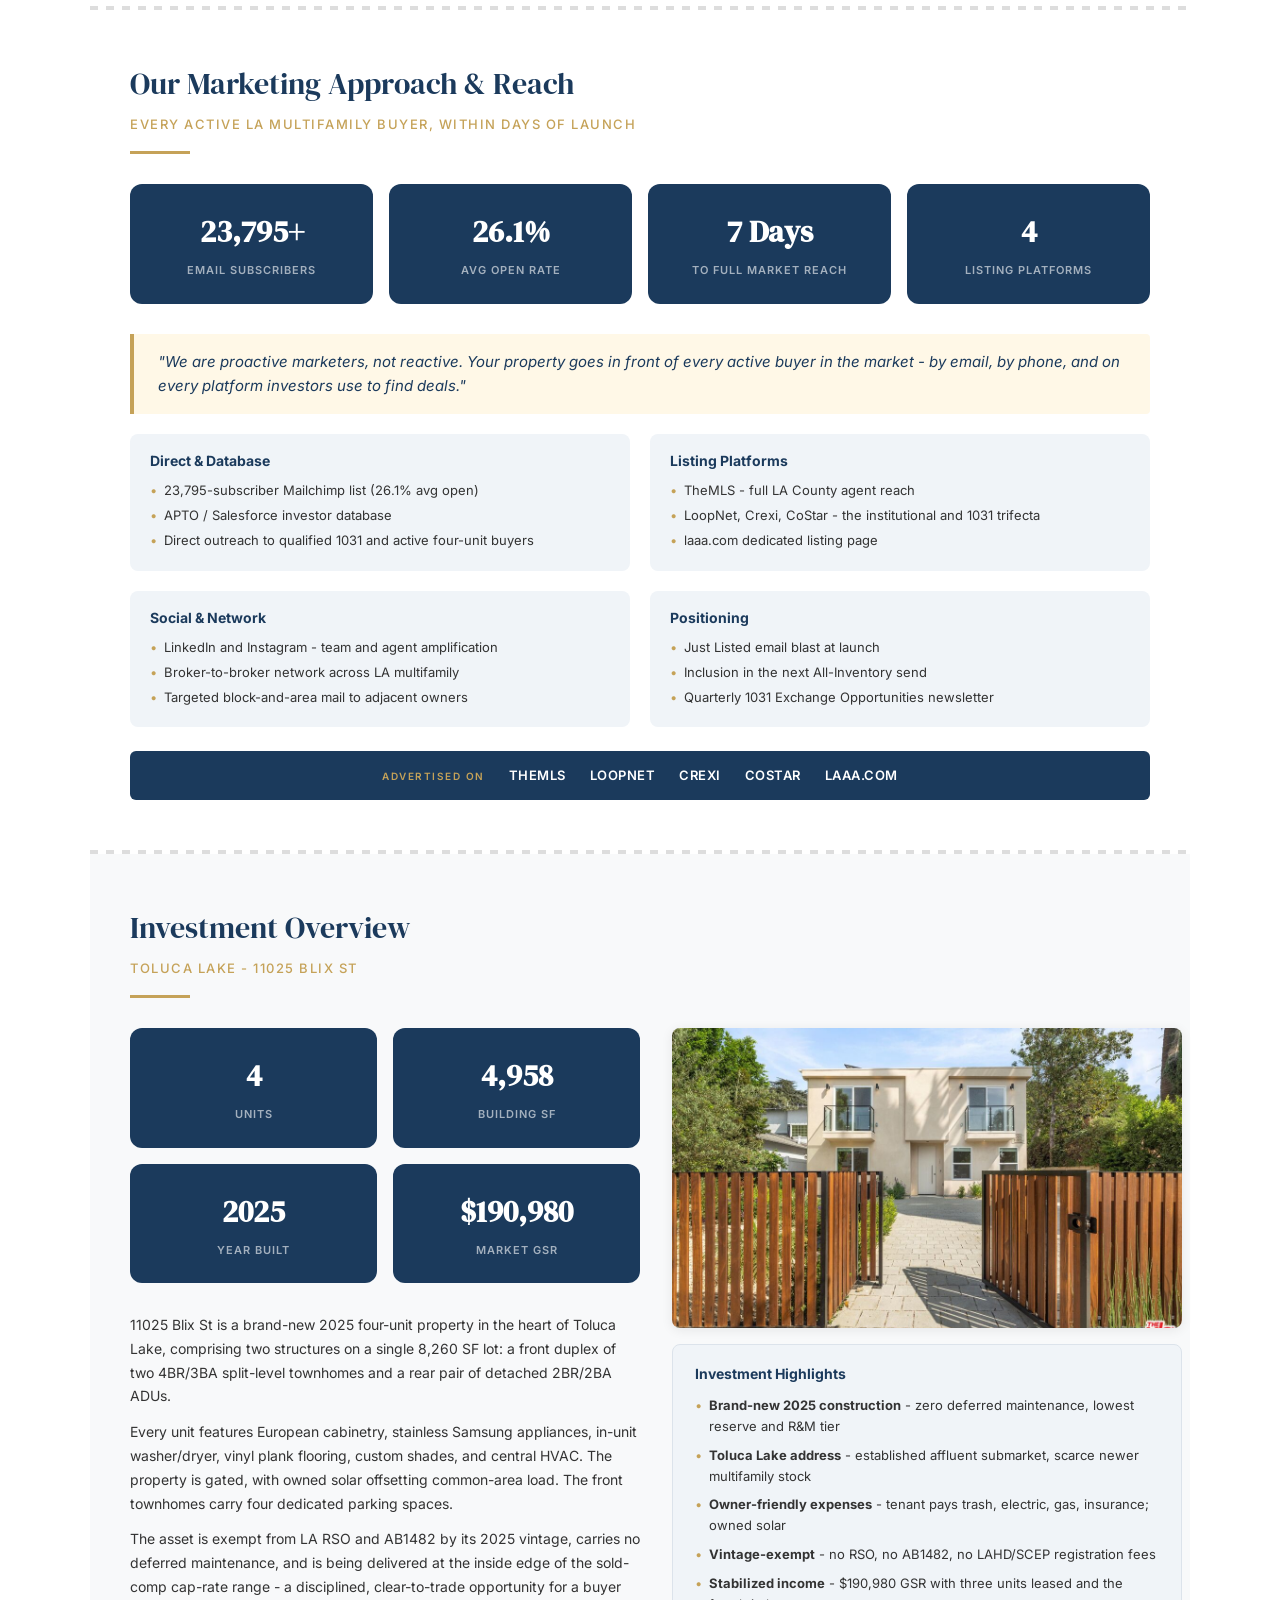
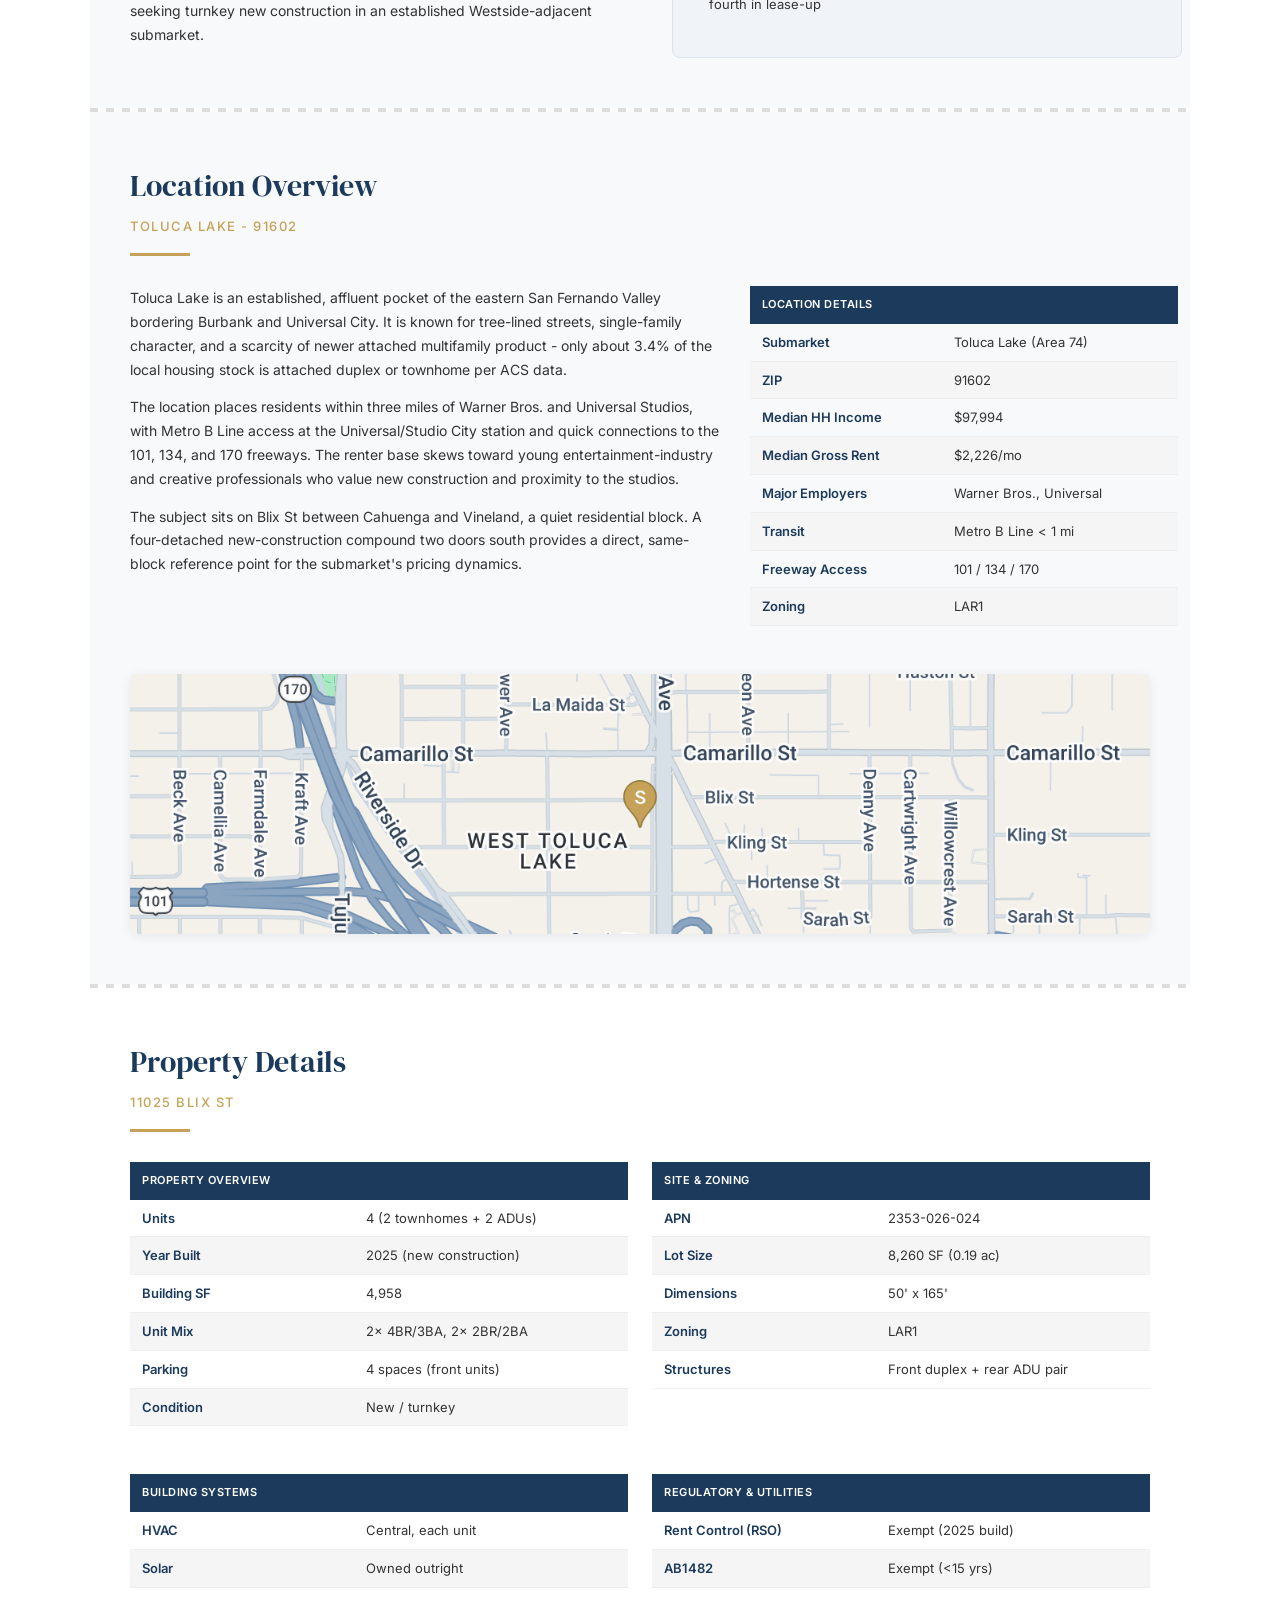
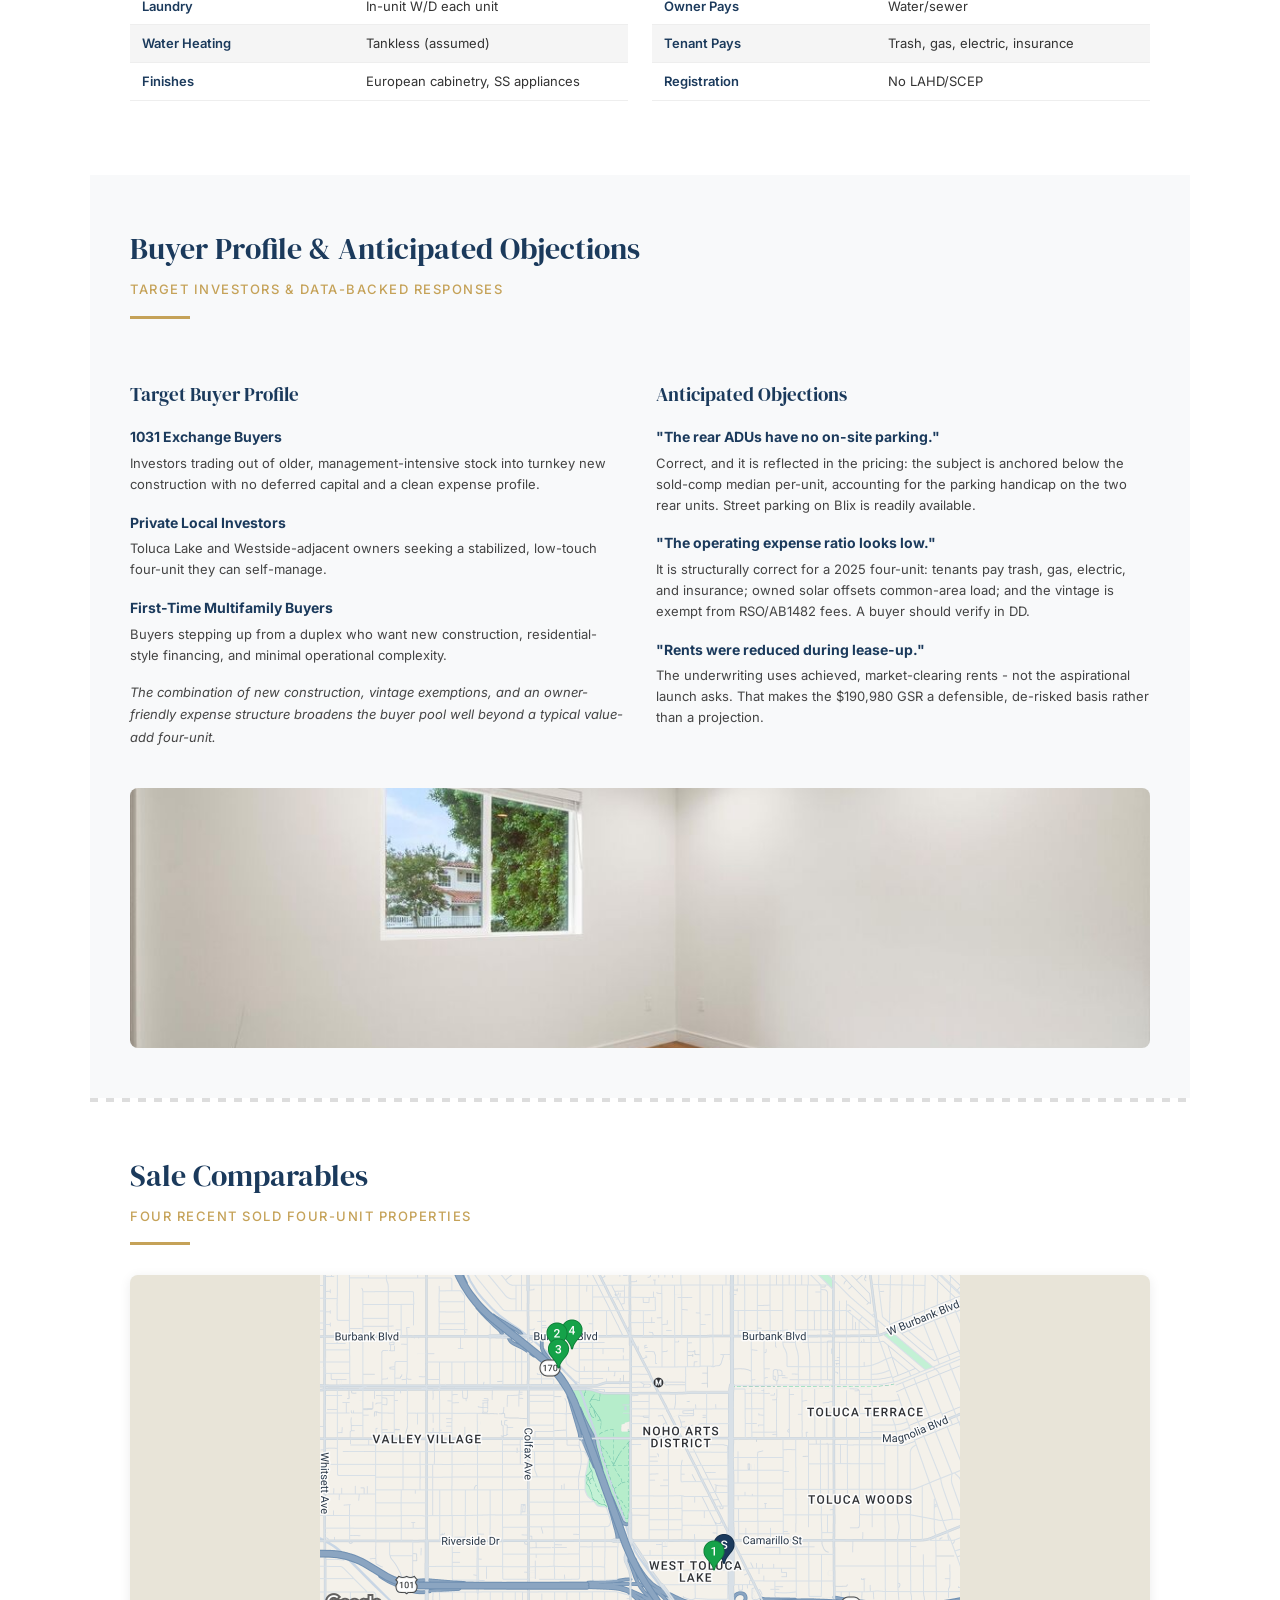
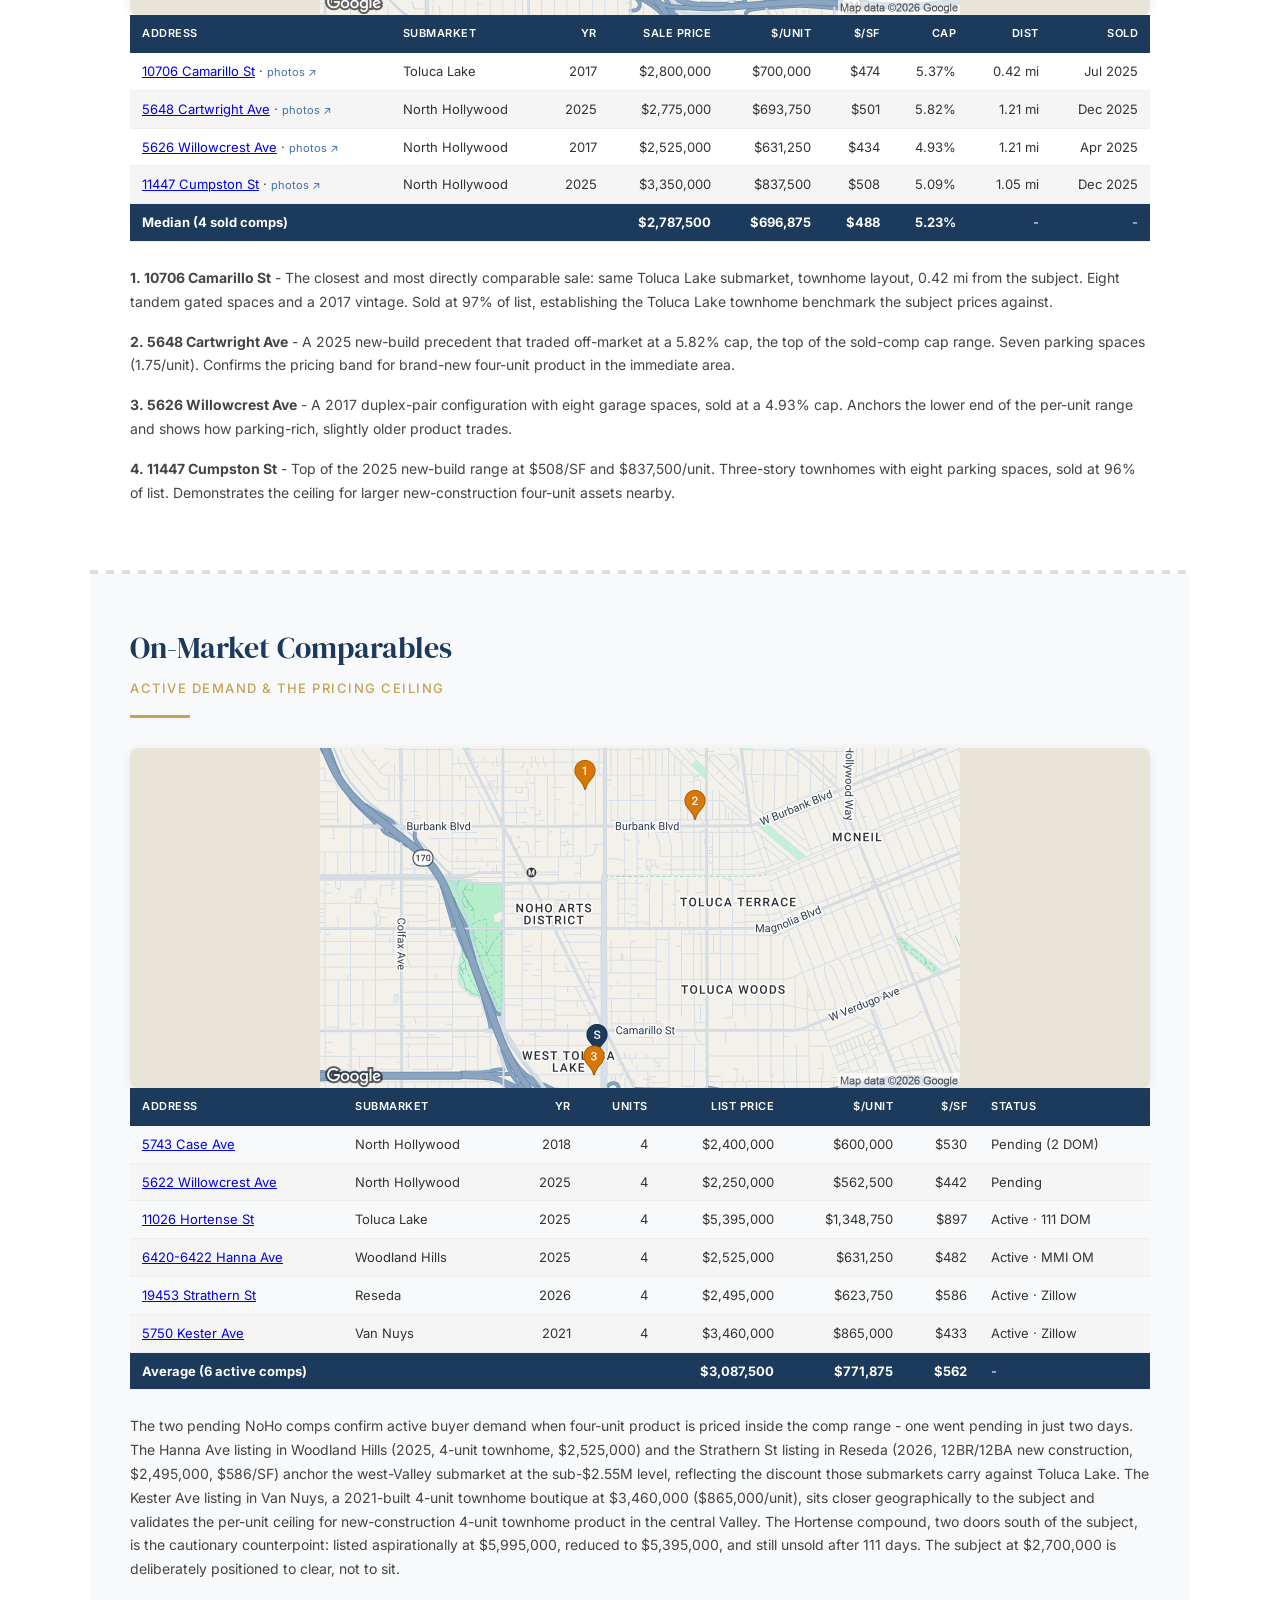
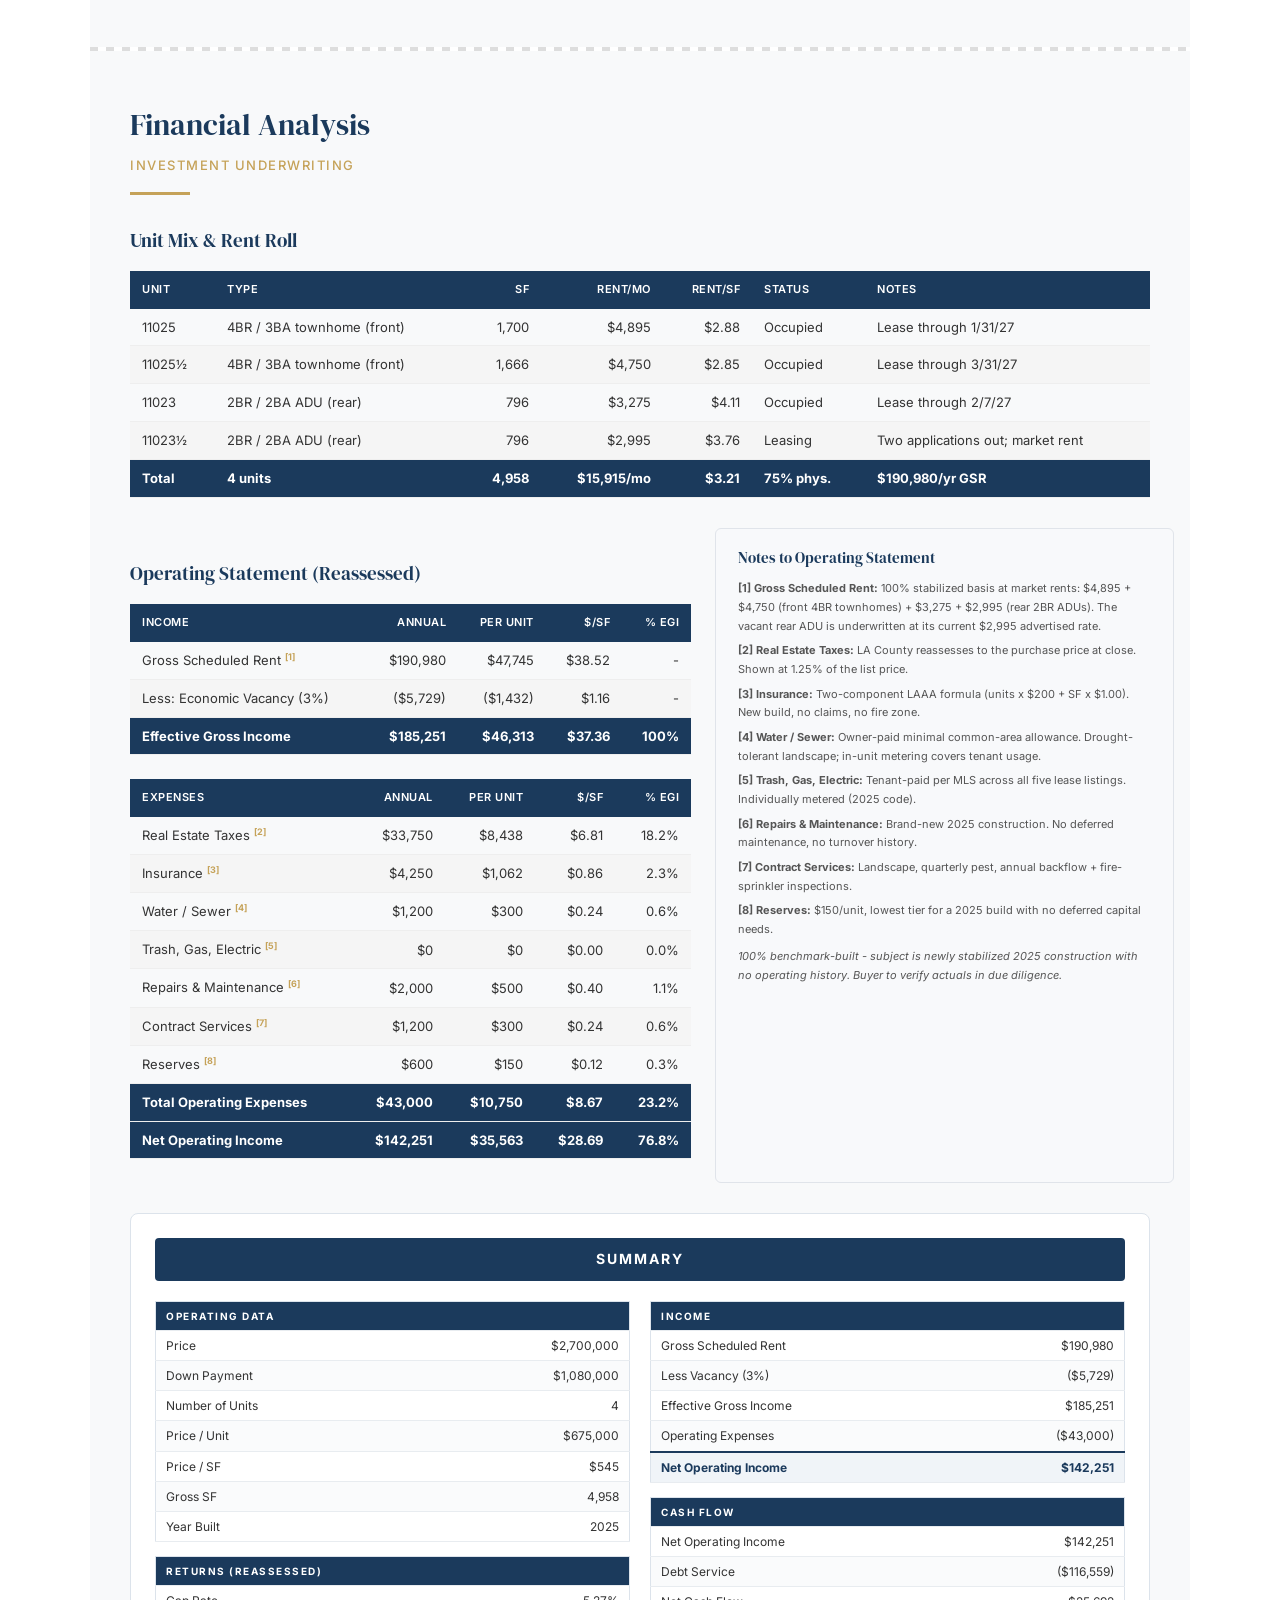
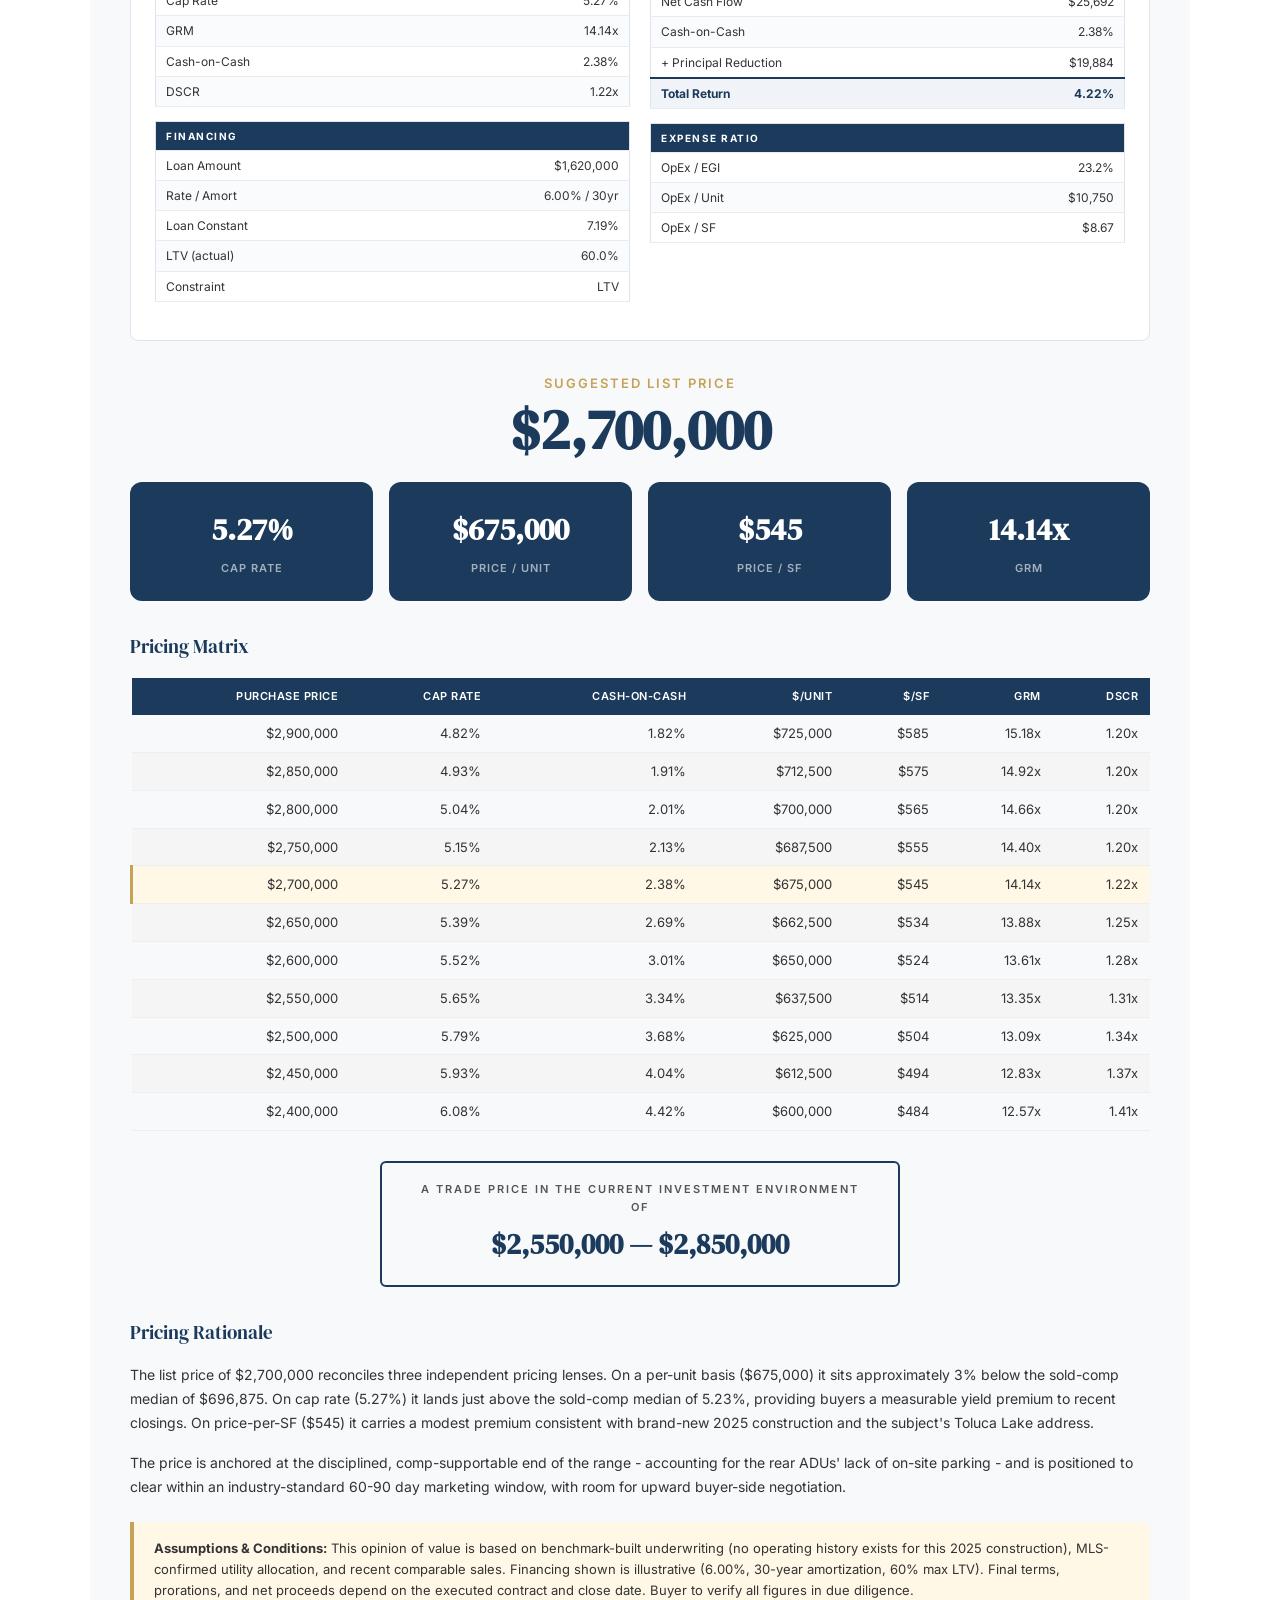
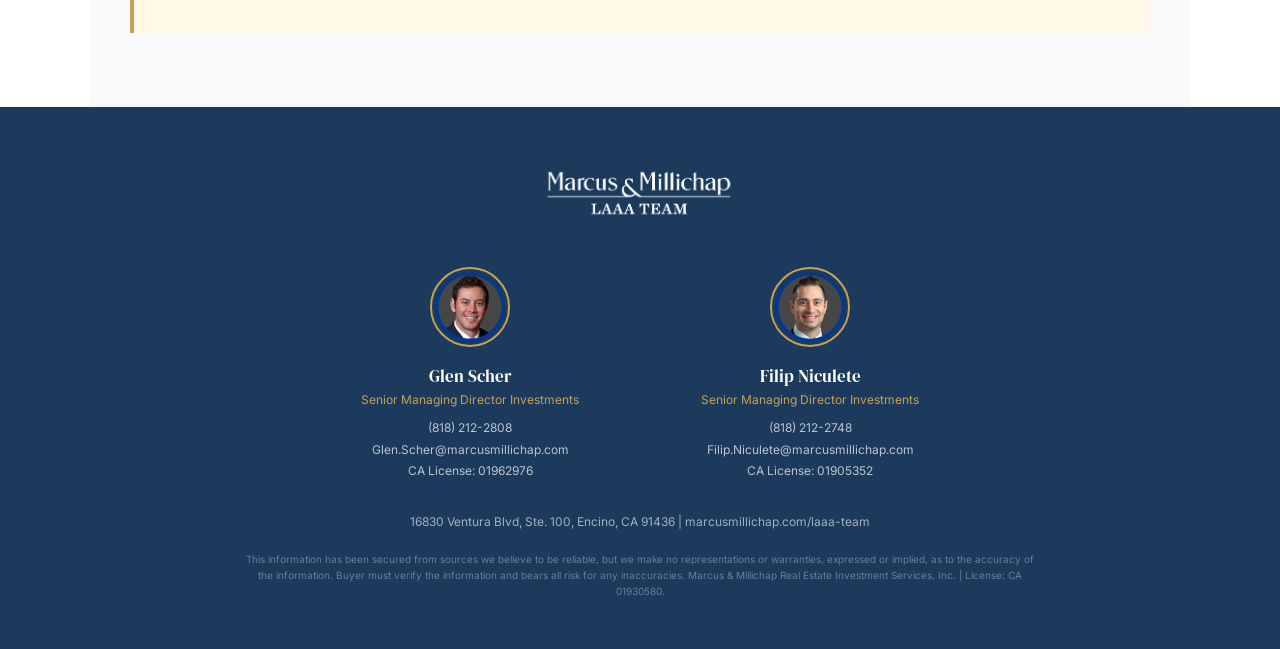
==== commit 173b3216: "Sale comps: add Apartments.com photo links (LoopNet fallback for Cumpston)" ====
--- a/index.html
+++ b/index.html
@@ -470,10 +470,10 @@
   <div class="loc-wide-map comp-map" style="height:340px;"><img src="images/sale_map.png" alt="Sale Comps Map"></div>
   <div class="table-scroll"><table>
     <thead><tr><th>Address</th><th>Submarket</th><th class="num">Yr</th><th class="num">Sale Price</th><th class="num">$/Unit</th><th class="num">$/SF</th><th class="num">Cap</th><th class="num">Dist</th><th class="num">Sold</th></tr></thead>
-    <tbody><tr><td><a href='https://www.google.com/maps/place/10706+Camarillo+St,+North+Hollywood,+CA+91602/' target='_blank' rel='noopener'>10706 Camarillo St</a></td><td>Toluca Lake</td><td class='num'>2017</td><td class='num'>$2,800,000</td><td class='num'>$700,000</td><td class='num'>$474</td><td class='num'>5.37%</td><td class='num'>0.42 mi</td><td class='num'>Jul 2025</td></tr>
-<tr><td><a href='https://www.google.com/maps/place/5648+Cartwright+Ave,+North+Hollywood,+CA+91601/' target='_blank' rel='noopener'>5648 Cartwright Ave</a></td><td>North Hollywood</td><td class='num'>2025</td><td class='num'>$2,775,000</td><td class='num'>$693,750</td><td class='num'>$501</td><td class='num'>5.82%</td><td class='num'>1.21 mi</td><td class='num'>Dec 2025</td></tr>
-<tr><td><a href='https://www.google.com/maps/place/5626+Willowcrest+Ave,+North+Hollywood,+CA+91601/' target='_blank' rel='noopener'>5626 Willowcrest Ave</a></td><td>North Hollywood</td><td class='num'>2017</td><td class='num'>$2,525,000</td><td class='num'>$631,250</td><td class='num'>$434</td><td class='num'>4.93%</td><td class='num'>1.21 mi</td><td class='num'>Apr 2025</td></tr>
-<tr><td><a href='https://www.google.com/maps/place/11447+Cumpston+St,+North+Hollywood,+CA+91601/' target='_blank' rel='noopener'>11447 Cumpston St</a></td><td>North Hollywood</td><td class='num'>2025</td><td class='num'>$3,350,000</td><td class='num'>$837,500</td><td class='num'>$508</td><td class='num'>5.09%</td><td class='num'>1.05 mi</td><td class='num'>Dec 2025</td></tr>
+    <tbody><tr><td><a href='https://www.google.com/maps/place/10706+Camarillo+St,+North+Hollywood,+CA+91602/' target='_blank' rel='noopener'>10706 Camarillo St</a> &middot; <a href='https://www.apartments.com/10706-camarillo-st-los-angeles-ca/tmg1pbc/' target='_blank' rel='noopener' style='font-size:11px;color:#3F6FA8;text-decoration:none;'>photos &#8599;</a></td><td>Toluca Lake</td><td class='num'>2017</td><td class='num'>$2,800,000</td><td class='num'>$700,000</td><td class='num'>$474</td><td class='num'>5.37%</td><td class='num'>0.42 mi</td><td class='num'>Jul 2025</td></tr>
+<tr><td><a href='https://www.google.com/maps/place/5648+Cartwright+Ave,+North+Hollywood,+CA+91601/' target='_blank' rel='noopener'>5648 Cartwright Ave</a> &middot; <a href='https://www.apartments.com/5648-cartwright-ave-los-angeles-ca/zhw90lx/' target='_blank' rel='noopener' style='font-size:11px;color:#3F6FA8;text-decoration:none;'>photos &#8599;</a></td><td>North Hollywood</td><td class='num'>2025</td><td class='num'>$2,775,000</td><td class='num'>$693,750</td><td class='num'>$501</td><td class='num'>5.82%</td><td class='num'>1.21 mi</td><td class='num'>Dec 2025</td></tr>
+<tr><td><a href='https://www.google.com/maps/place/5626+Willowcrest+Ave,+North+Hollywood,+CA+91601/' target='_blank' rel='noopener'>5626 Willowcrest Ave</a> &middot; <a href='https://www.apartments.com/5626-willowcrest-ave-north-hollywood-ca/mrjyz3j/' target='_blank' rel='noopener' style='font-size:11px;color:#3F6FA8;text-decoration:none;'>photos &#8599;</a></td><td>North Hollywood</td><td class='num'>2017</td><td class='num'>$2,525,000</td><td class='num'>$631,250</td><td class='num'>$434</td><td class='num'>4.93%</td><td class='num'>1.21 mi</td><td class='num'>Apr 2025</td></tr>
+<tr><td><a href='https://www.google.com/maps/place/11447+Cumpston+St,+North+Hollywood,+CA+91601/' target='_blank' rel='noopener'>11447 Cumpston St</a> &middot; <a href='https://www.loopnet.com/Listing/11447-Cumpston-St-North-Hollywood-CA/34789971/' target='_blank' rel='noopener' style='font-size:11px;color:#3F6FA8;text-decoration:none;'>photos &#8599;</a></td><td>North Hollywood</td><td class='num'>2025</td><td class='num'>$3,350,000</td><td class='num'>$837,500</td><td class='num'>$508</td><td class='num'>5.09%</td><td class='num'>1.05 mi</td><td class='num'>Dec 2025</td></tr>
 <tr class='summary'><td colspan='3'><strong>Median (4 sold comps)</strong></td><td class='num'><strong>$2,787,500</strong></td><td class='num'><strong>$696,875</strong></td><td class='num'><strong>$488</strong></td><td class='num'><strong>5.23%</strong></td><td class='num'>-</td><td class='num'>-</td></tr>
 </tbody>
   </table></div>
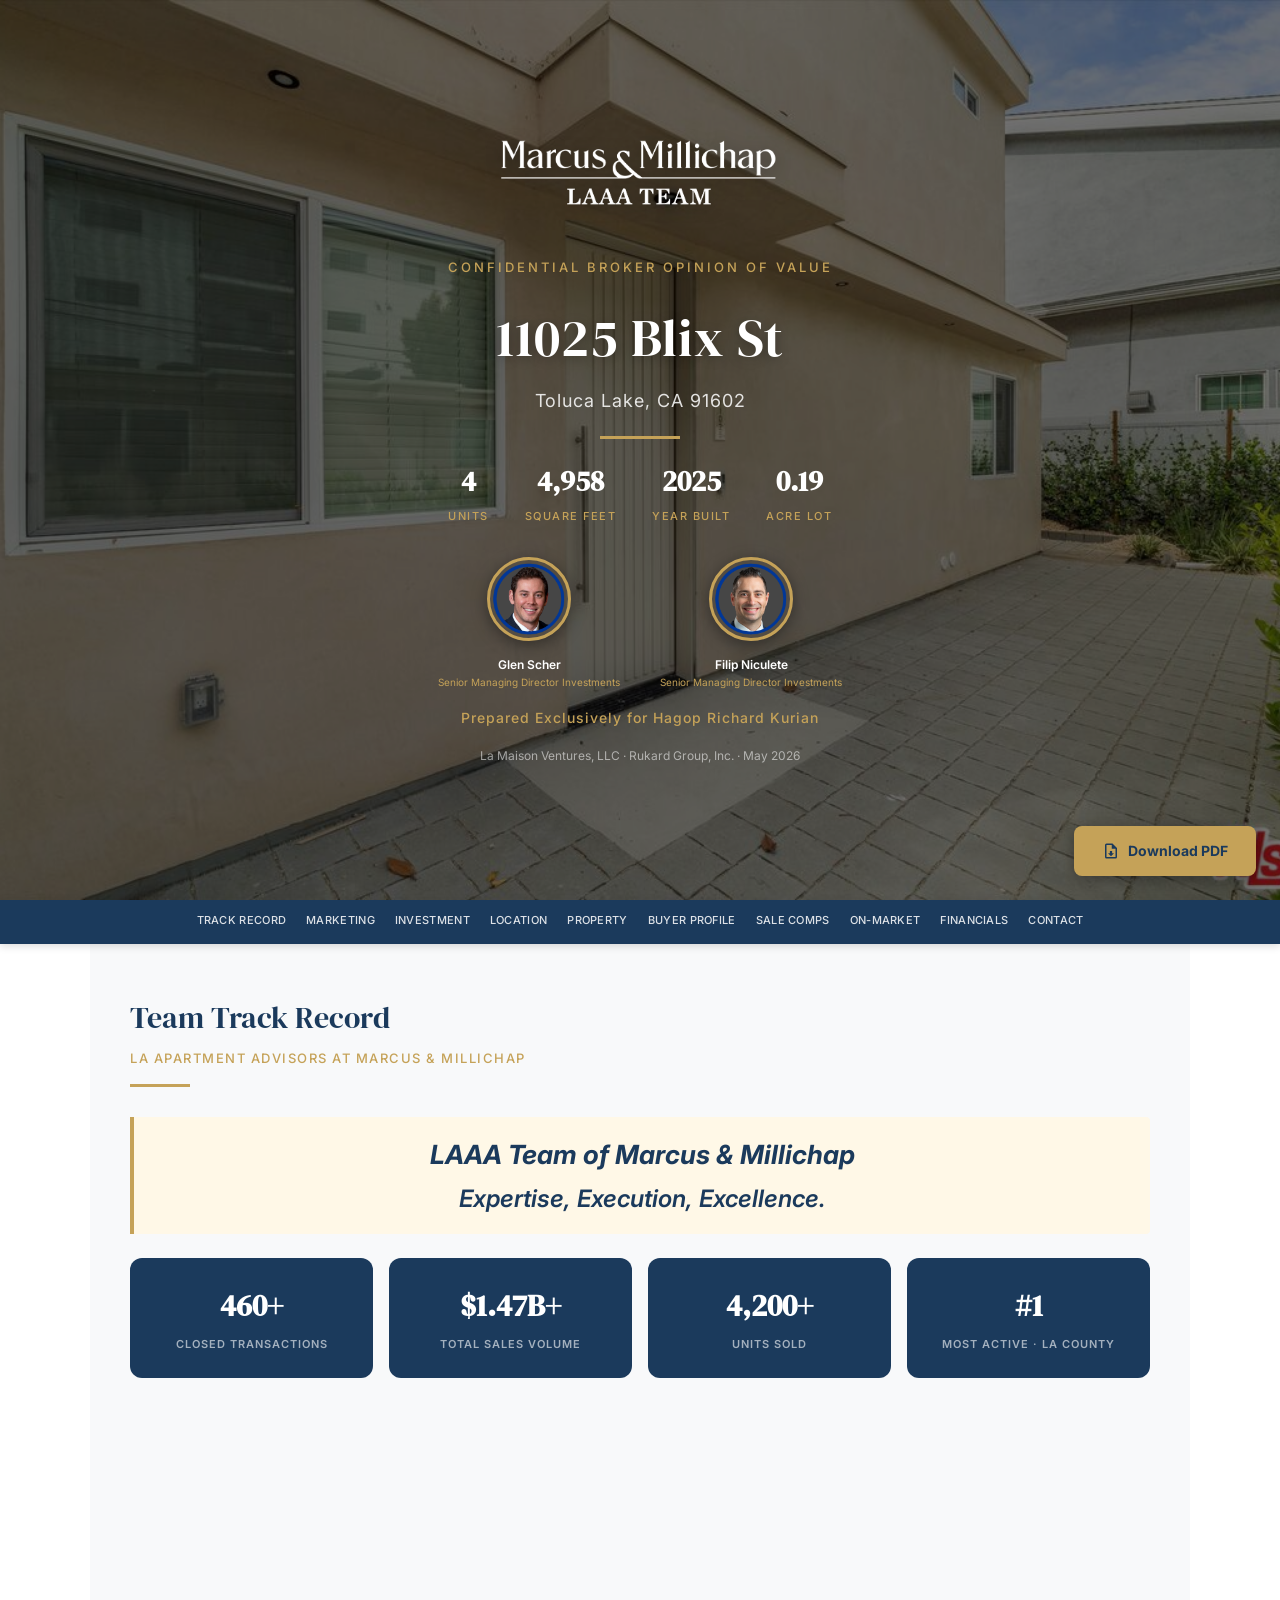
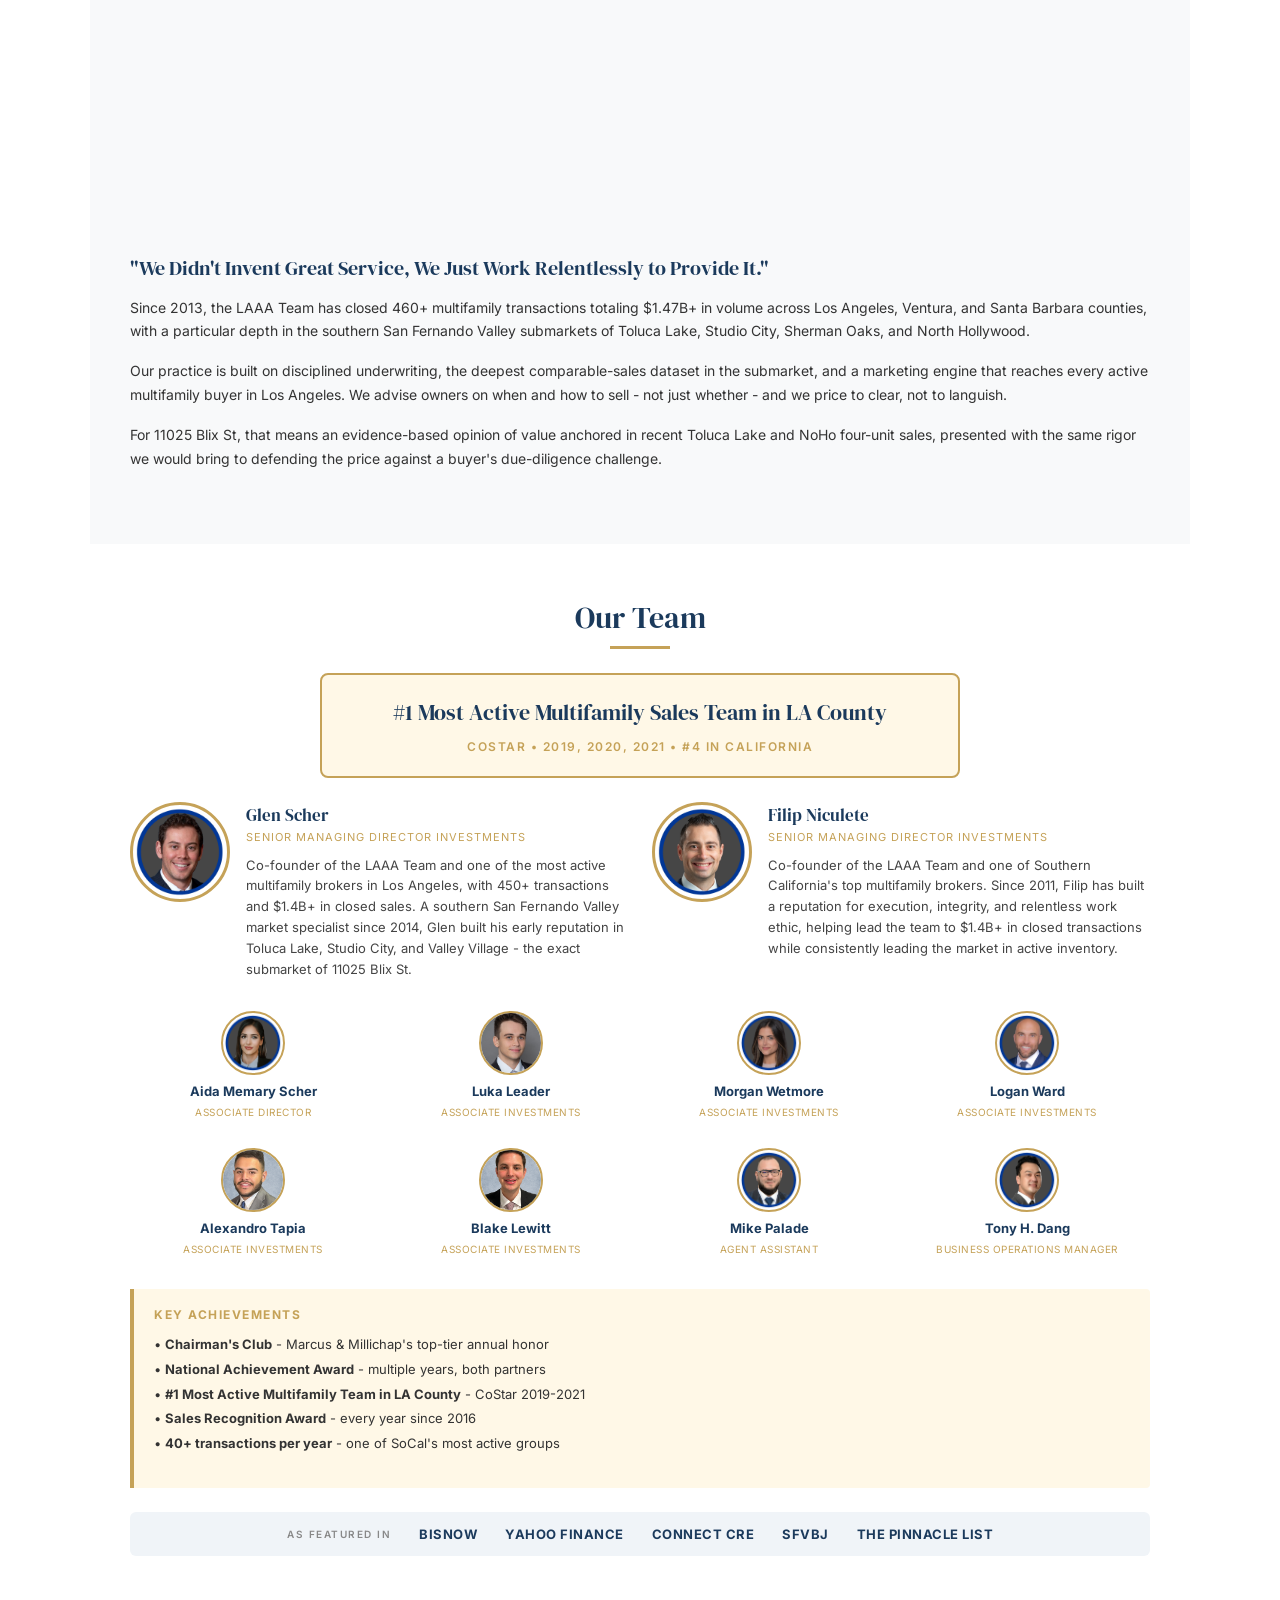
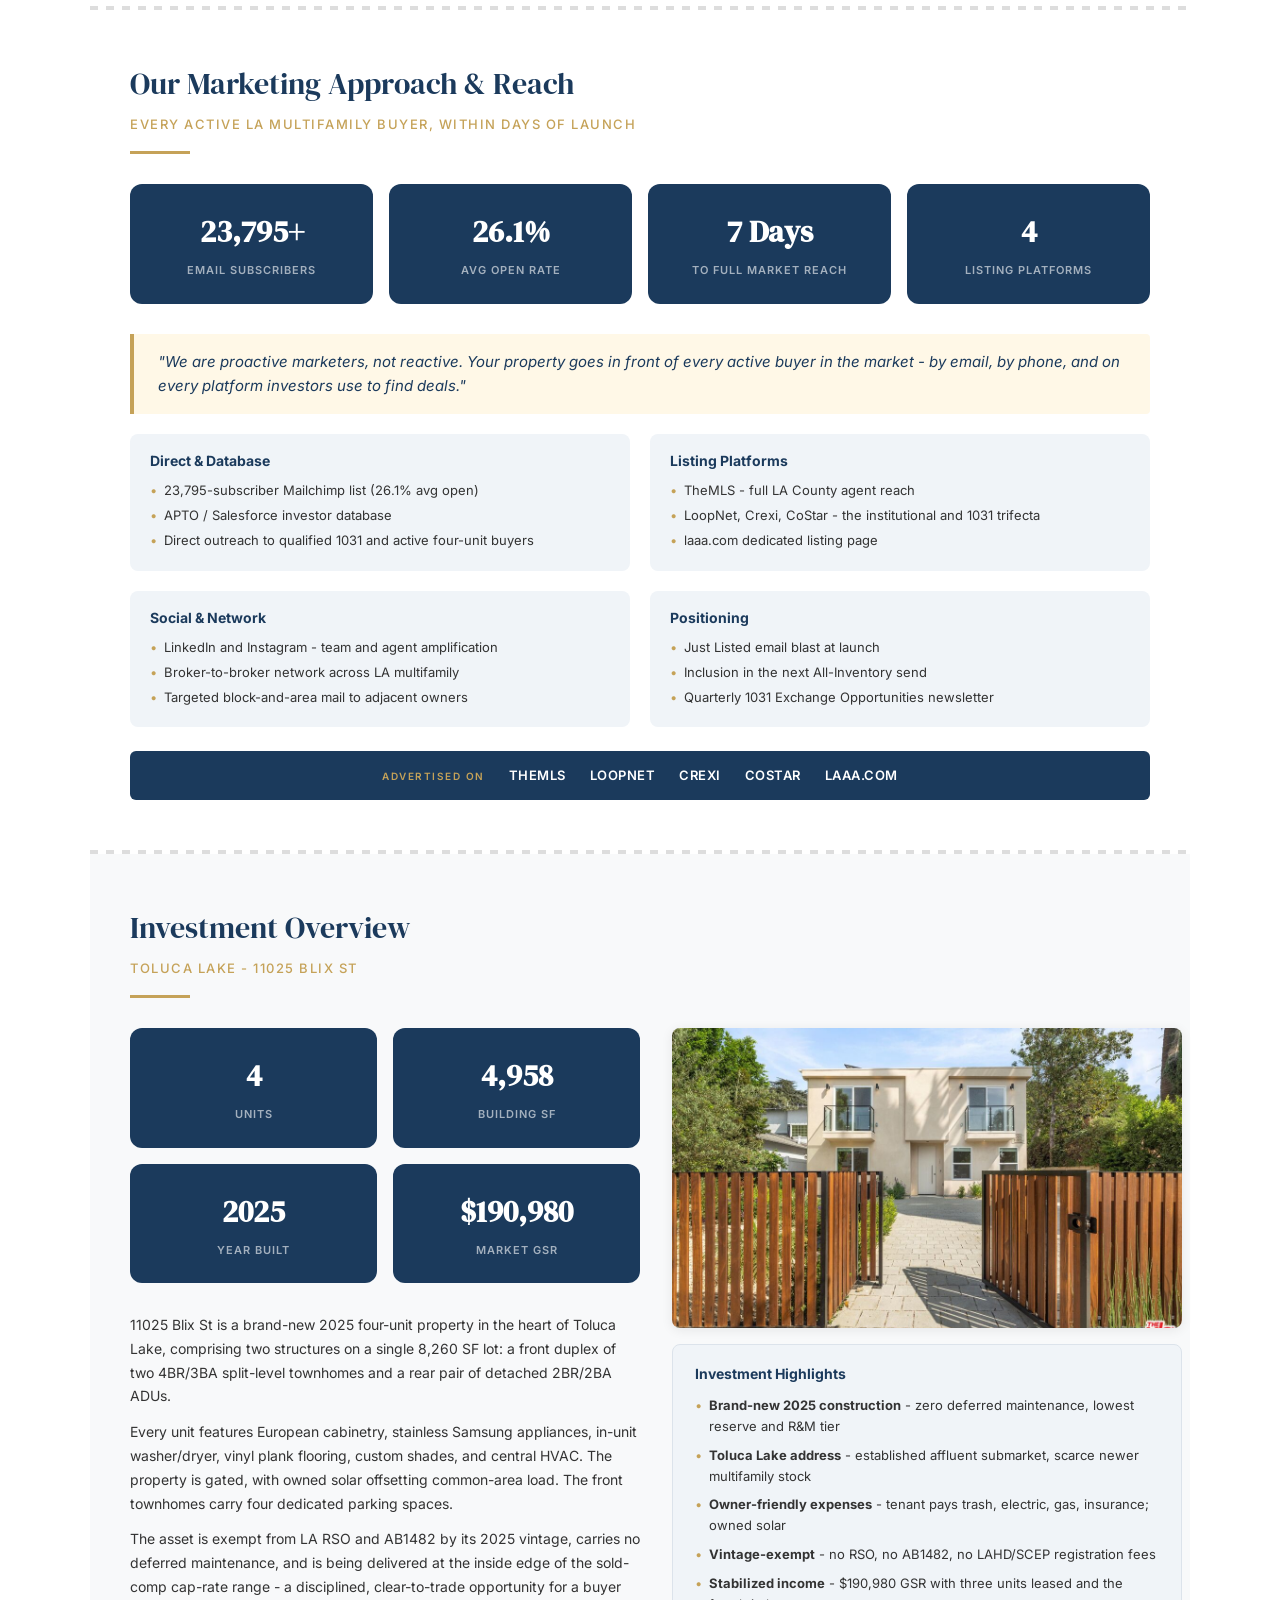
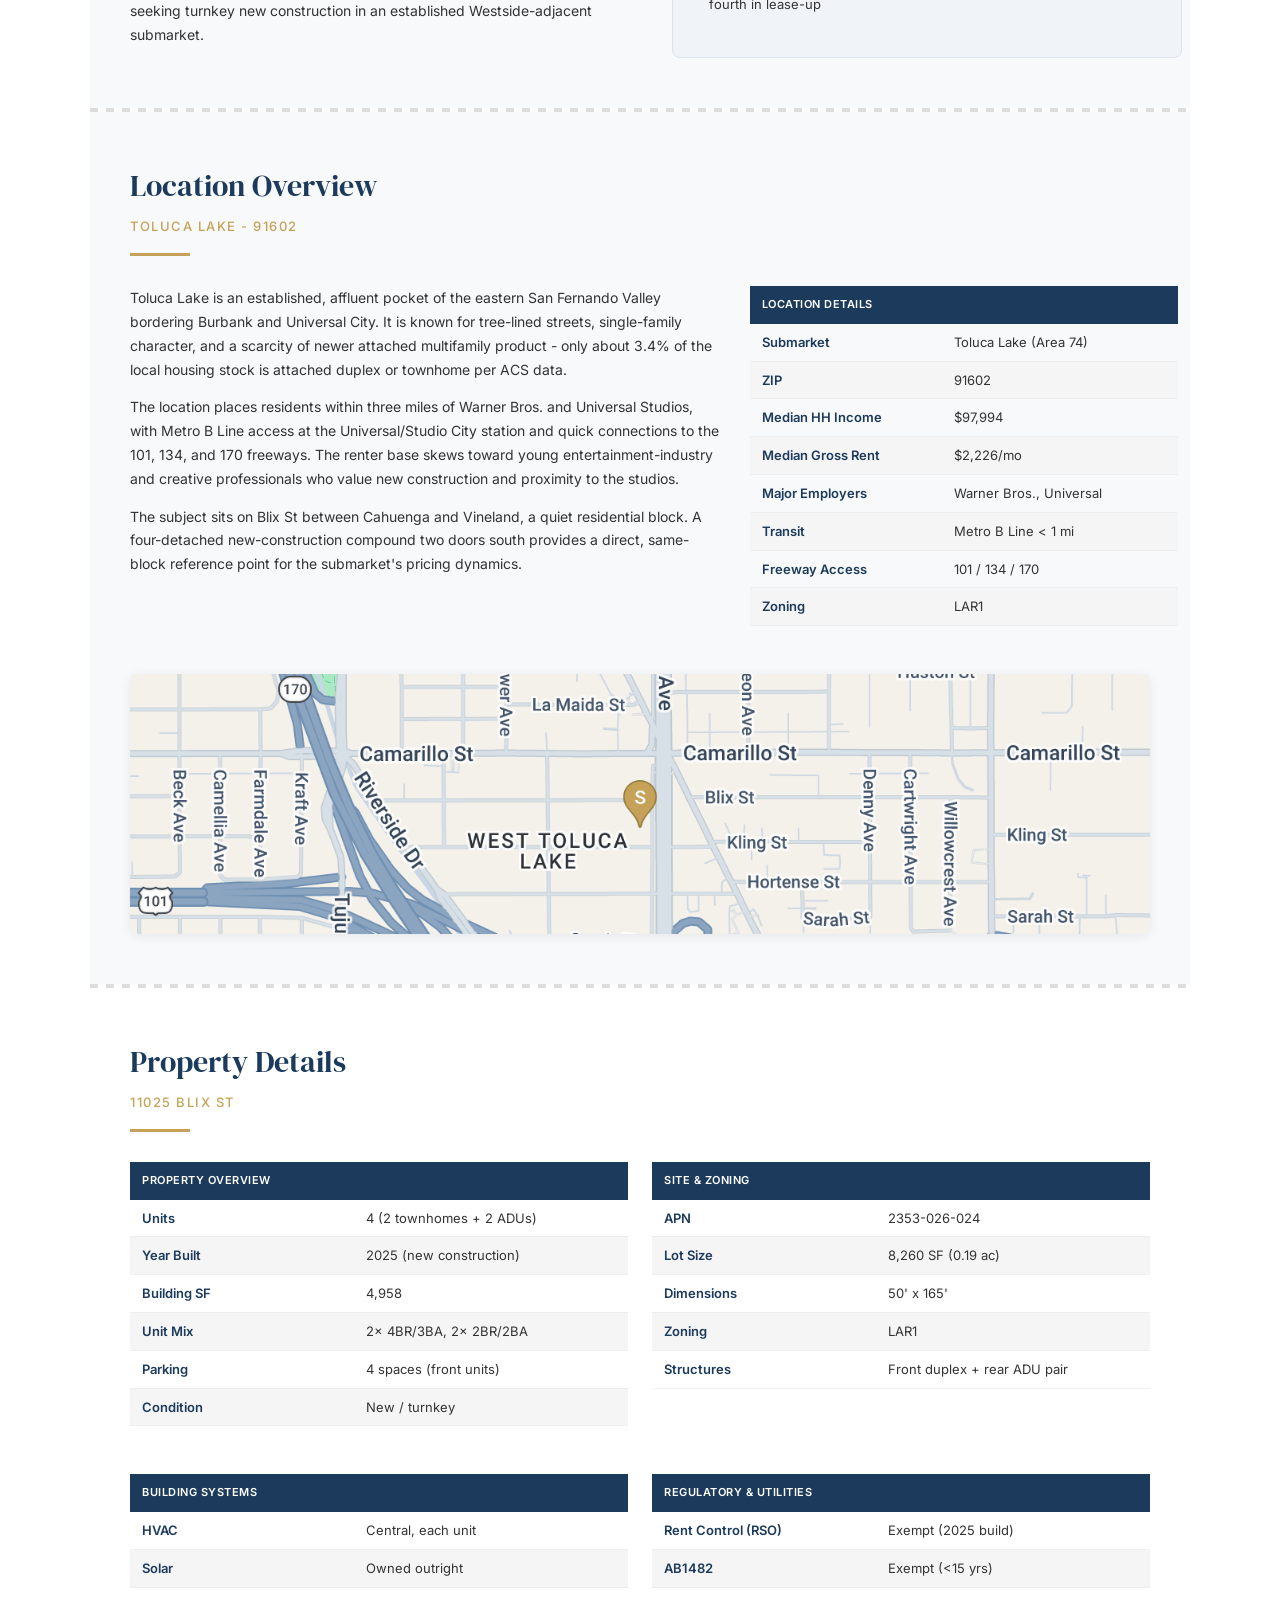
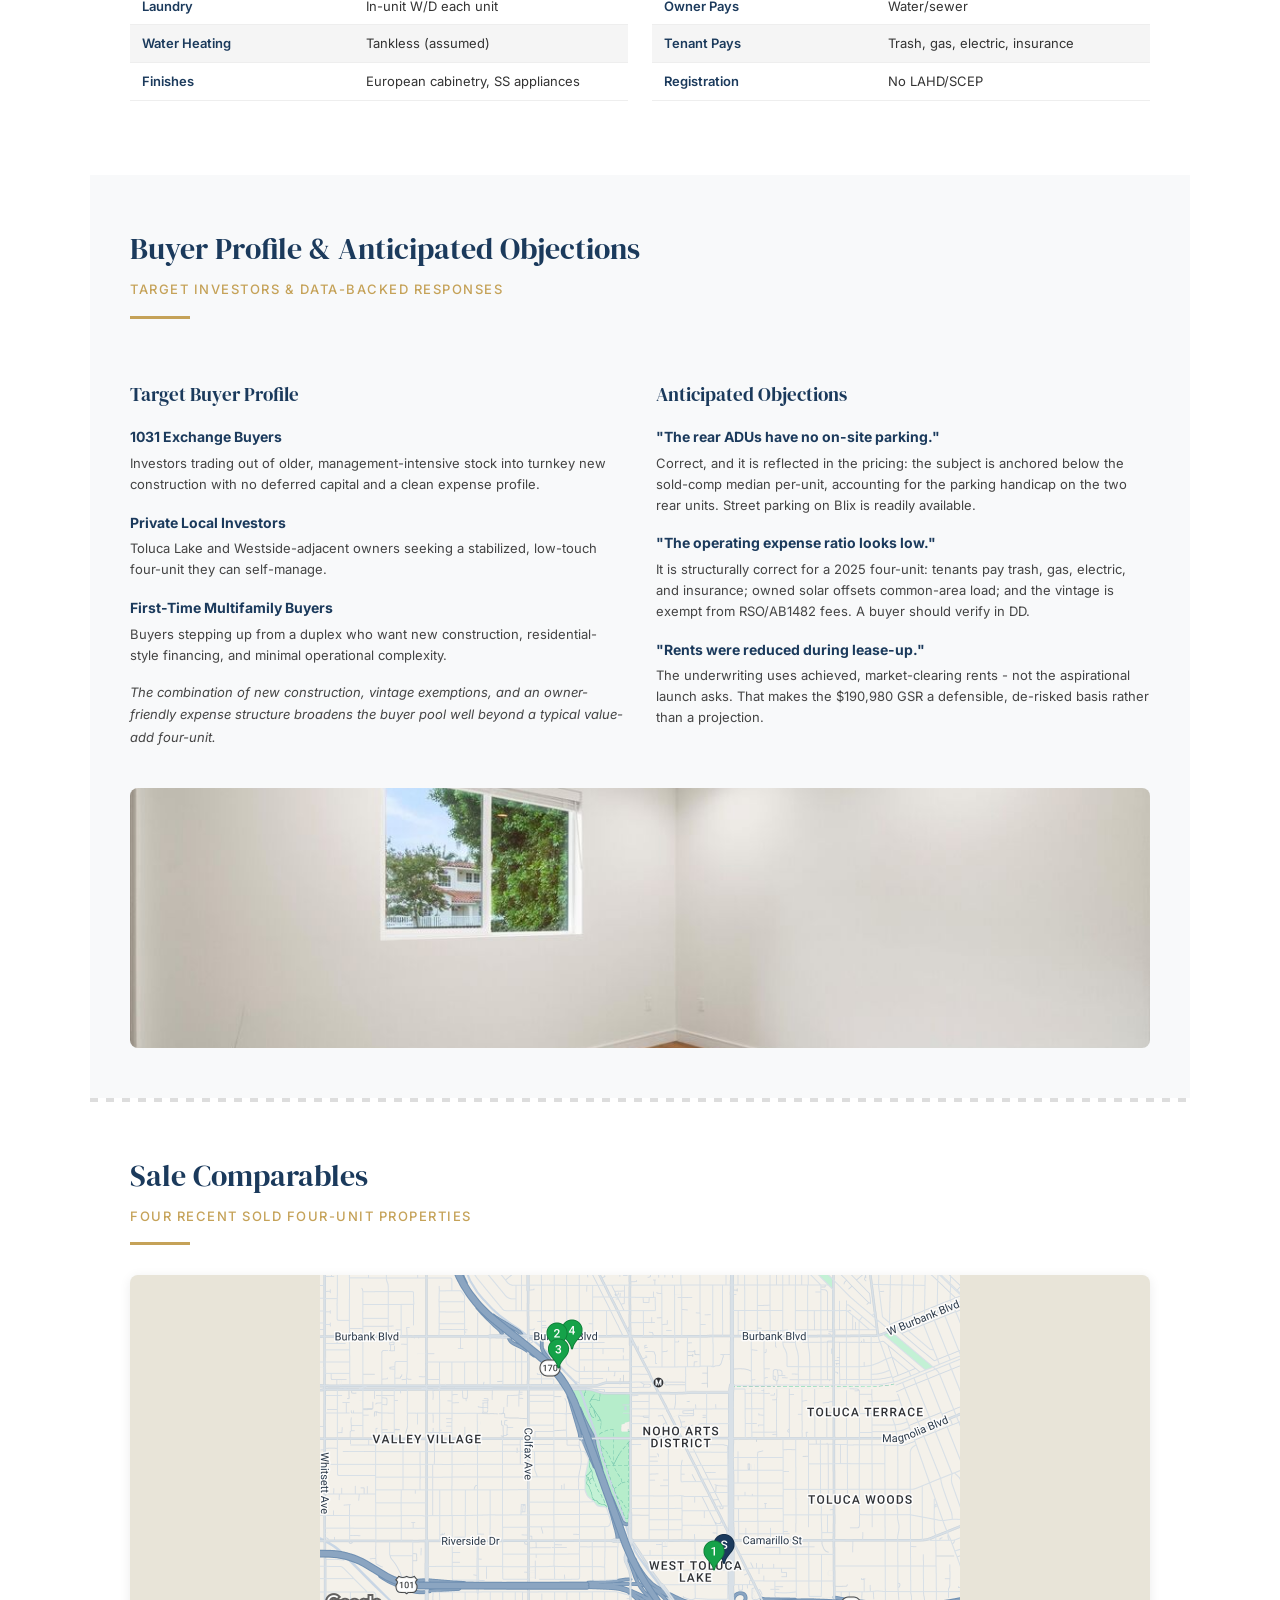
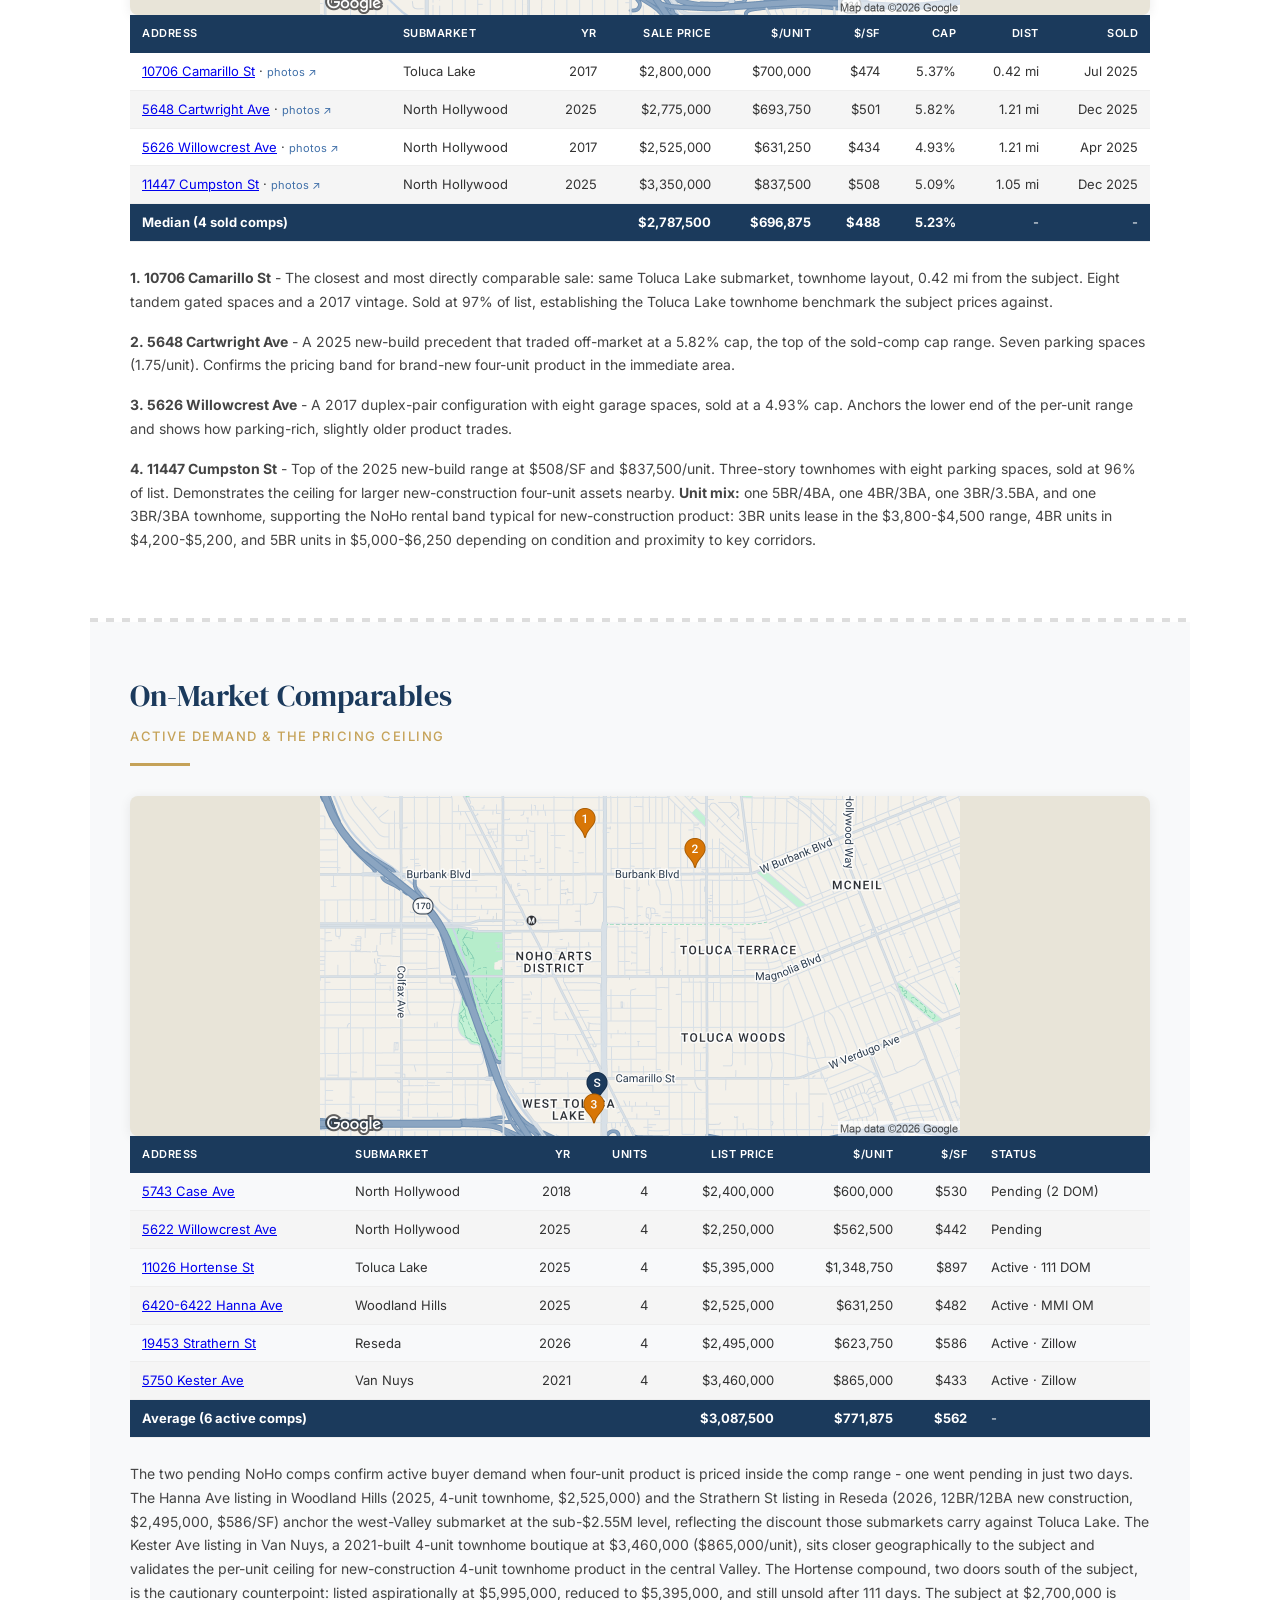
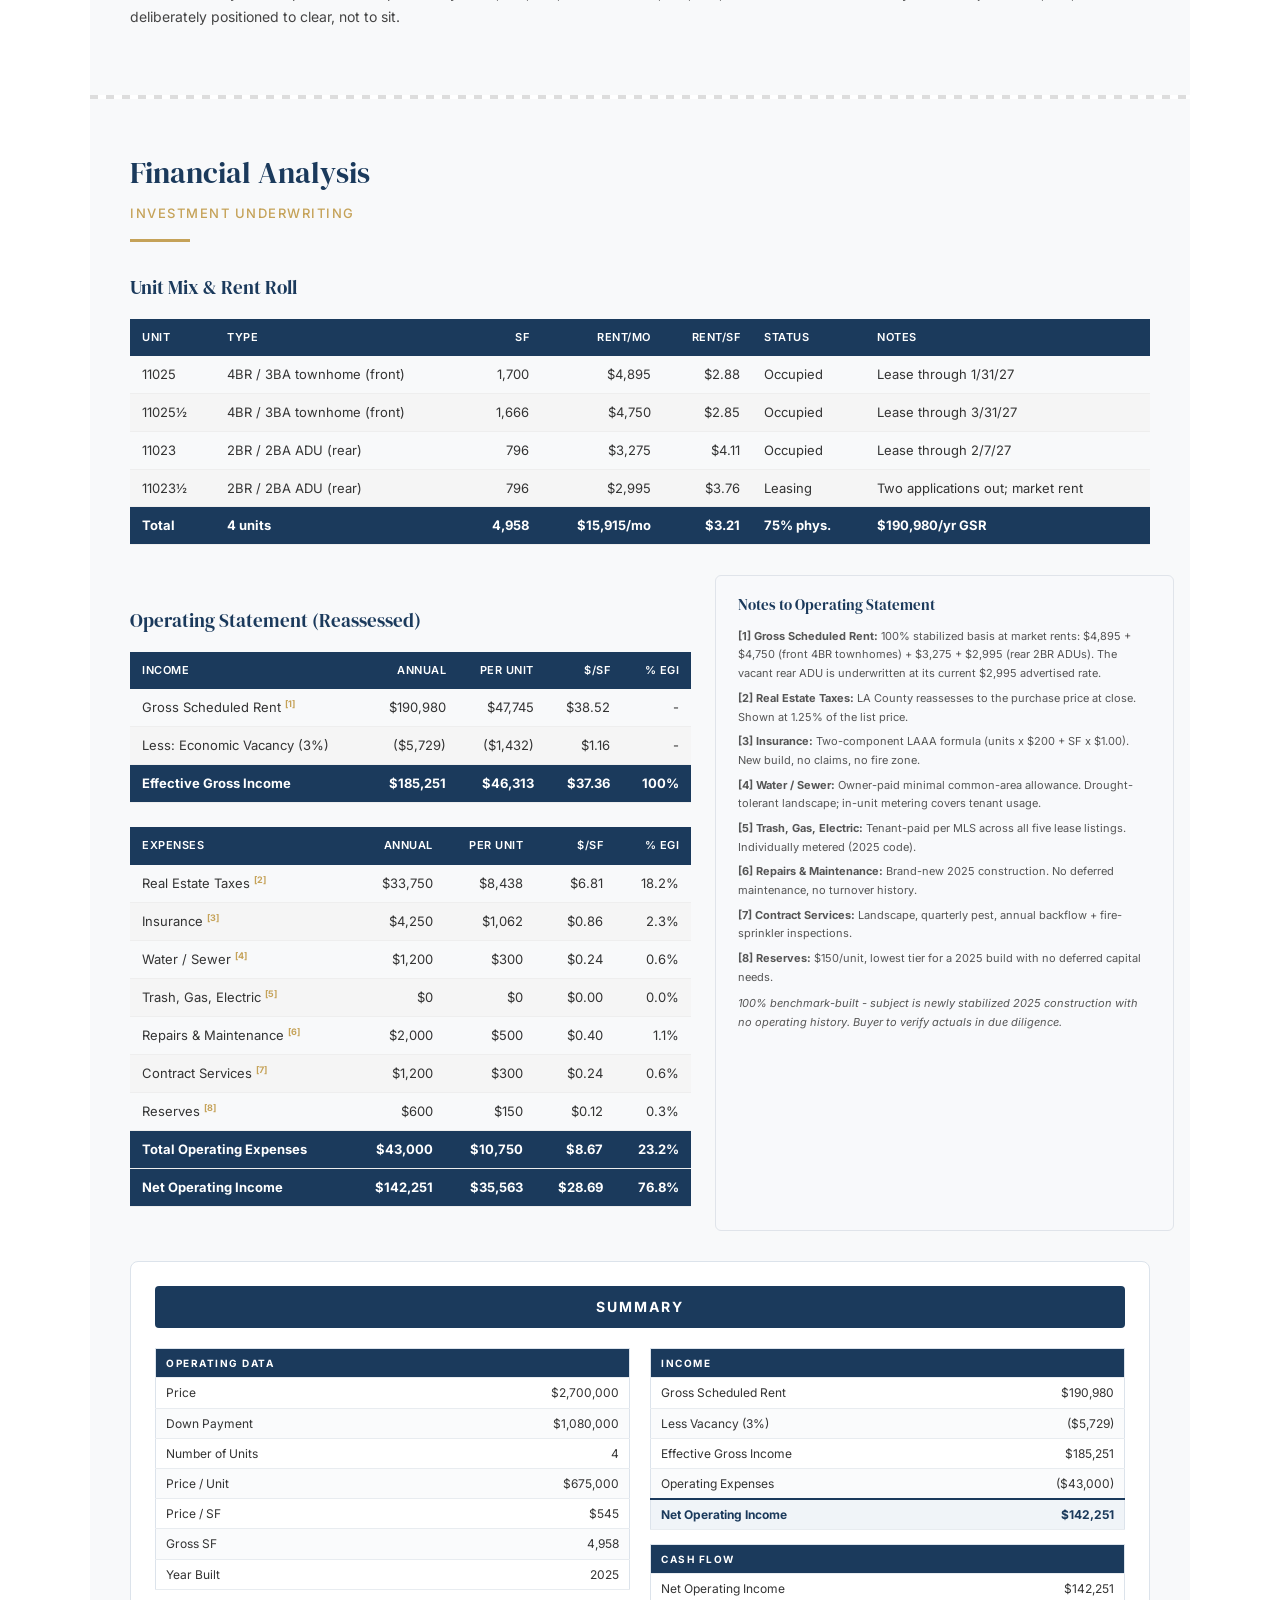
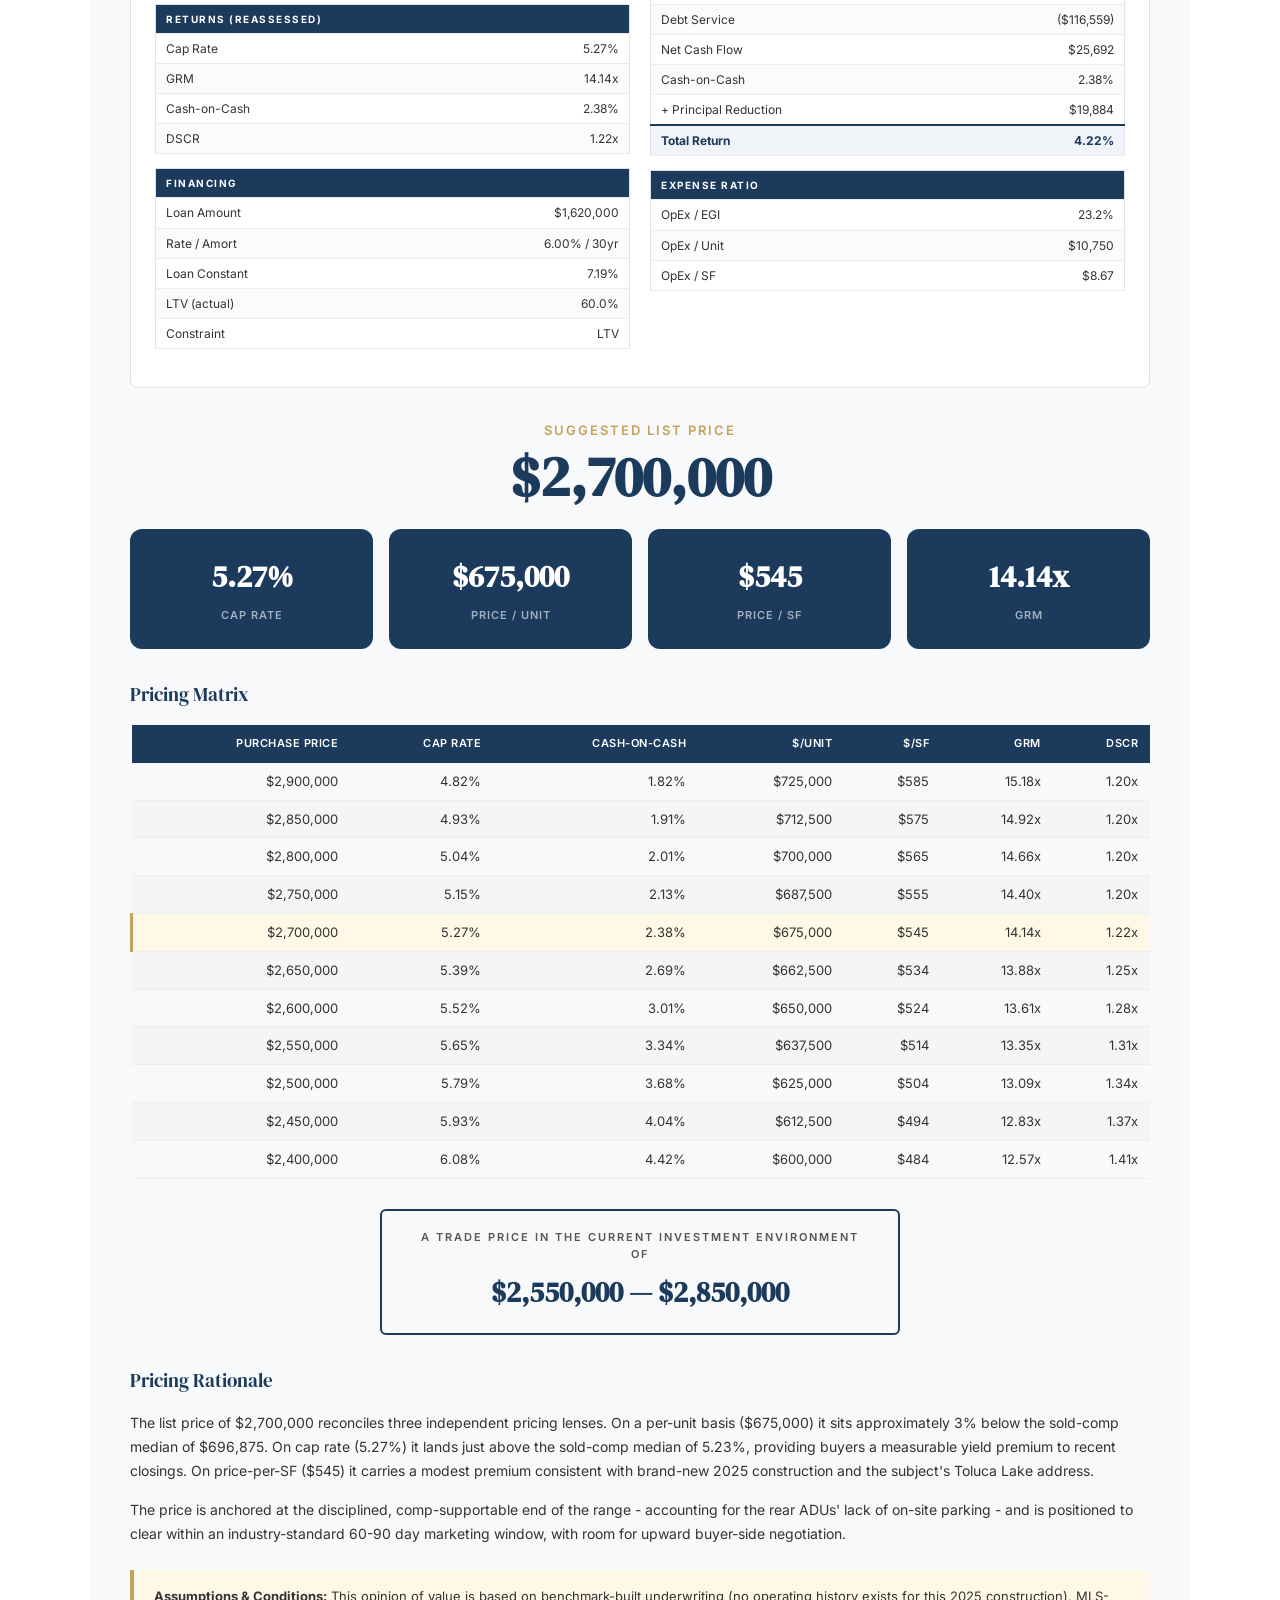
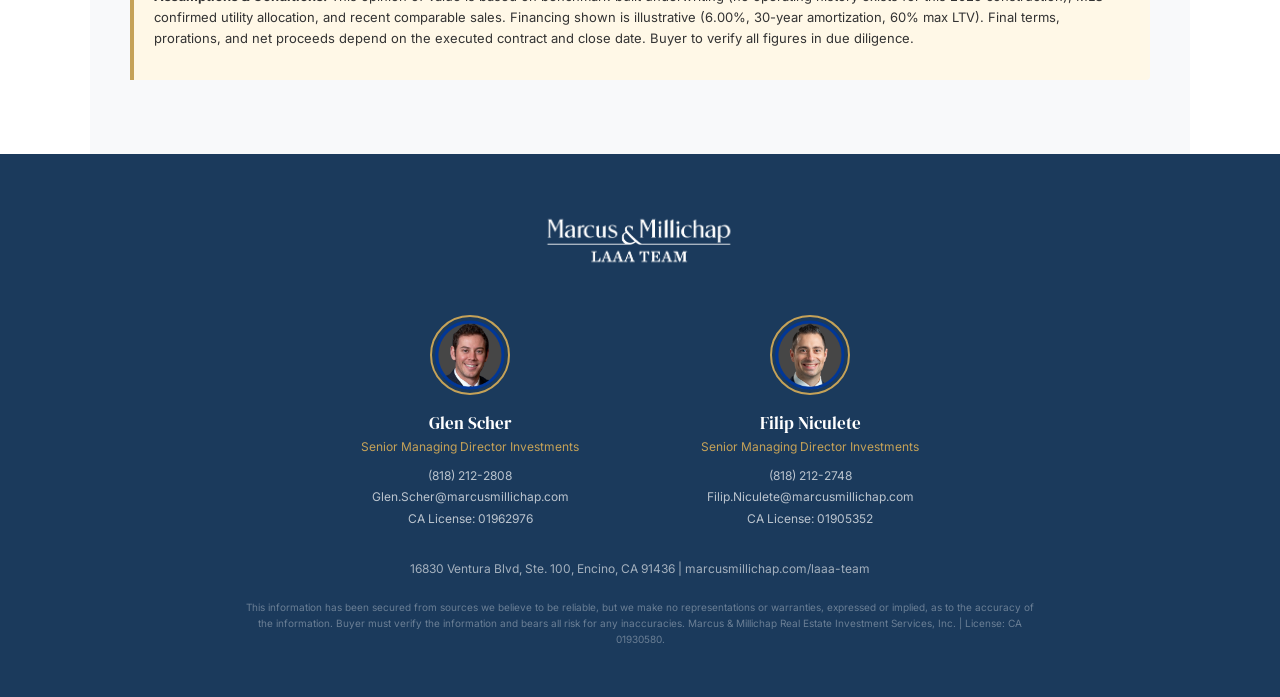
==== commit 200cc8e4: "Cumpston comp narrative: add unit mix (3/3.5BR/4BR/5BR) and NoHo rent bands by bed count" ====
--- a/index.html
+++ b/index.html
@@ -480,7 +480,7 @@
   <div class="comp-narratives"><p class="narrative"><strong>1. 10706 Camarillo St</strong> - The closest and most directly comparable sale: same Toluca Lake submarket, townhome layout, 0.42 mi from the subject. Eight tandem gated spaces and a 2017 vintage. Sold at 97% of list, establishing the Toluca Lake townhome benchmark the subject prices against.</p>
 <p class="narrative"><strong>2. 5648 Cartwright Ave</strong> - A 2025 new-build precedent that traded off-market at a 5.82% cap, the top of the sold-comp cap range. Seven parking spaces (1.75/unit). Confirms the pricing band for brand-new four-unit product in the immediate area.</p>
 <p class="narrative"><strong>3. 5626 Willowcrest Ave</strong> - A 2017 duplex-pair configuration with eight garage spaces, sold at a 4.93% cap. Anchors the lower end of the per-unit range and shows how parking-rich, slightly older product trades.</p>
-<p class="narrative"><strong>4. 11447 Cumpston St</strong> - Top of the 2025 new-build range at $508/SF and $837,500/unit. Three-story townhomes with eight parking spaces, sold at 96% of list. Demonstrates the ceiling for larger new-construction four-unit assets nearby.</p>
+<p class="narrative"><strong>4. 11447 Cumpston St</strong> - Top of the 2025 new-build range at $508/SF and $837,500/unit. Three-story townhomes with eight parking spaces, sold at 96% of list. Demonstrates the ceiling for larger new-construction four-unit assets nearby. <strong>Unit mix:</strong> one 5BR/4BA, one 4BR/3BA, one 3BR/3.5BA, and one 3BR/3BA townhome, supporting the NoHo rental band typical for new-construction product: 3BR units lease in the $3,800-$4,500 range, 4BR units in $4,200-$5,200, and 5BR units in $5,000-$6,250 depending on condition and proximity to key corridors.</p>
 </div>
 </div>
 
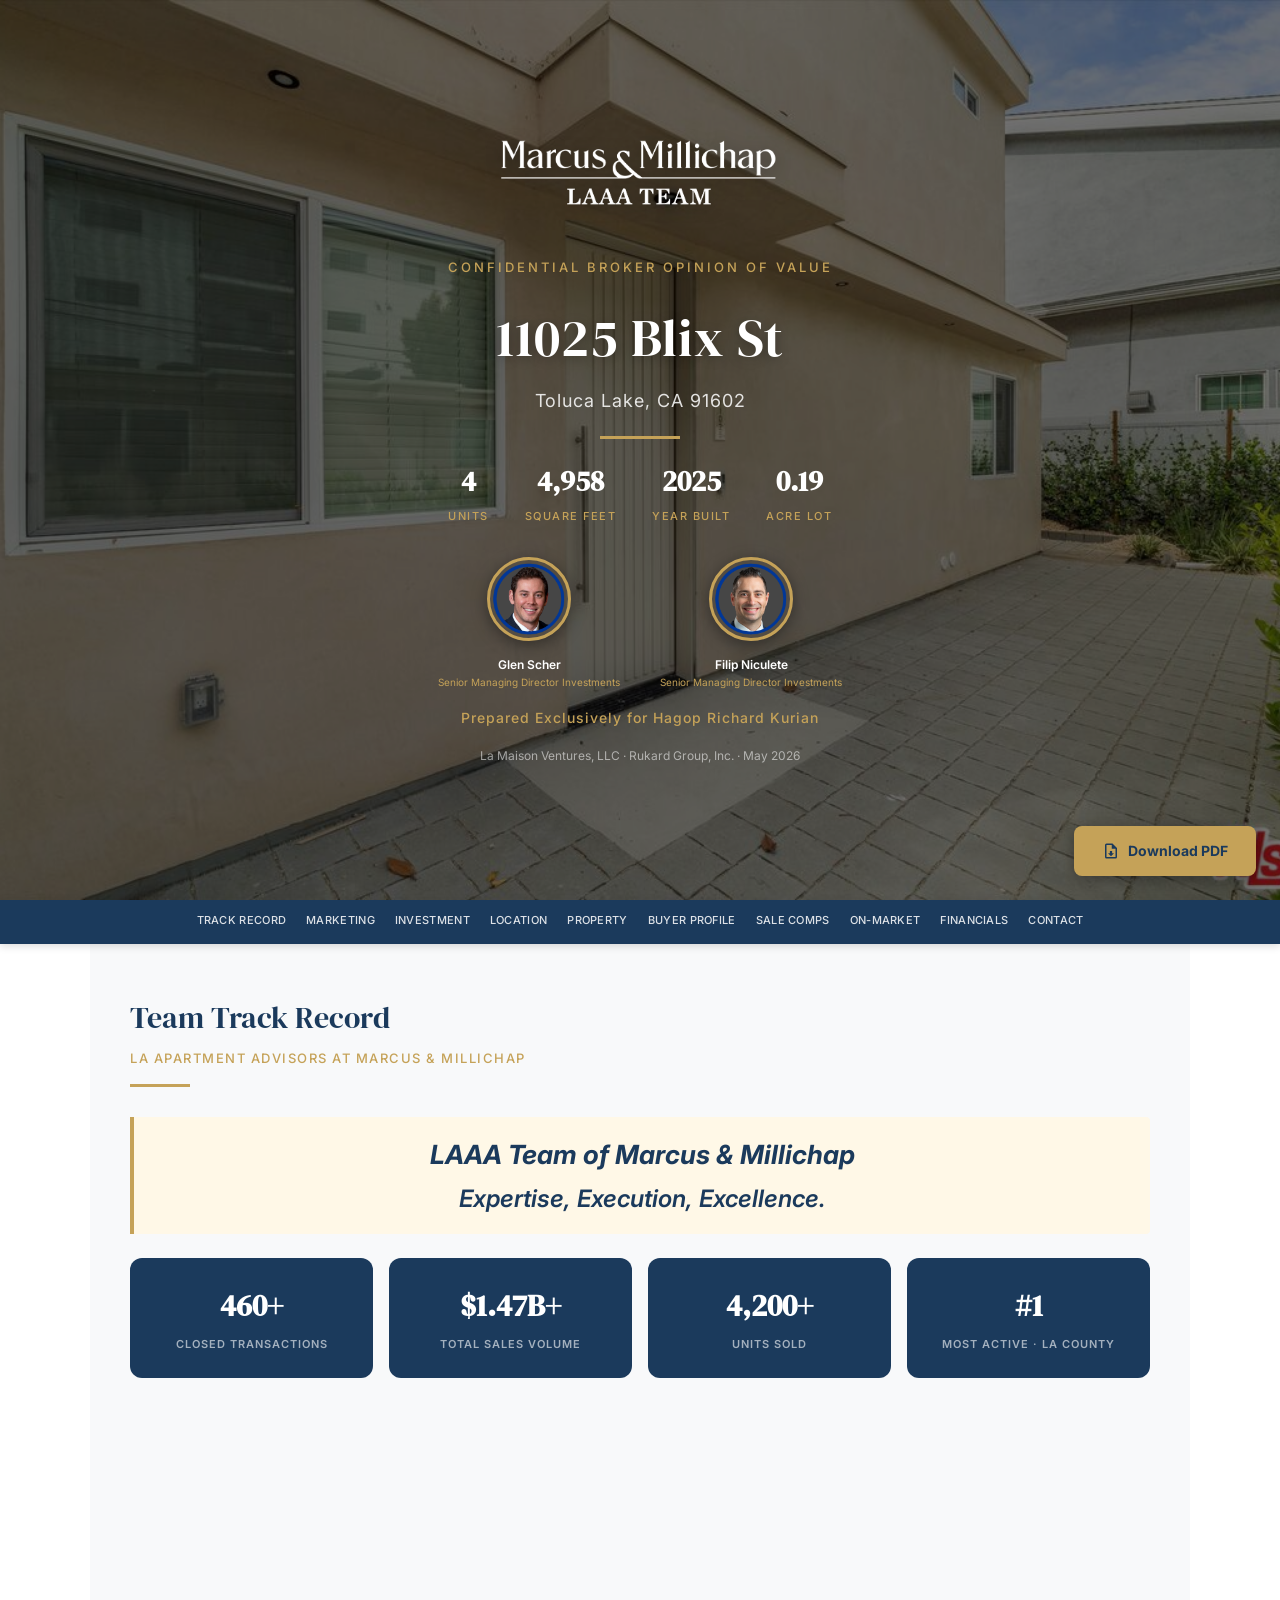
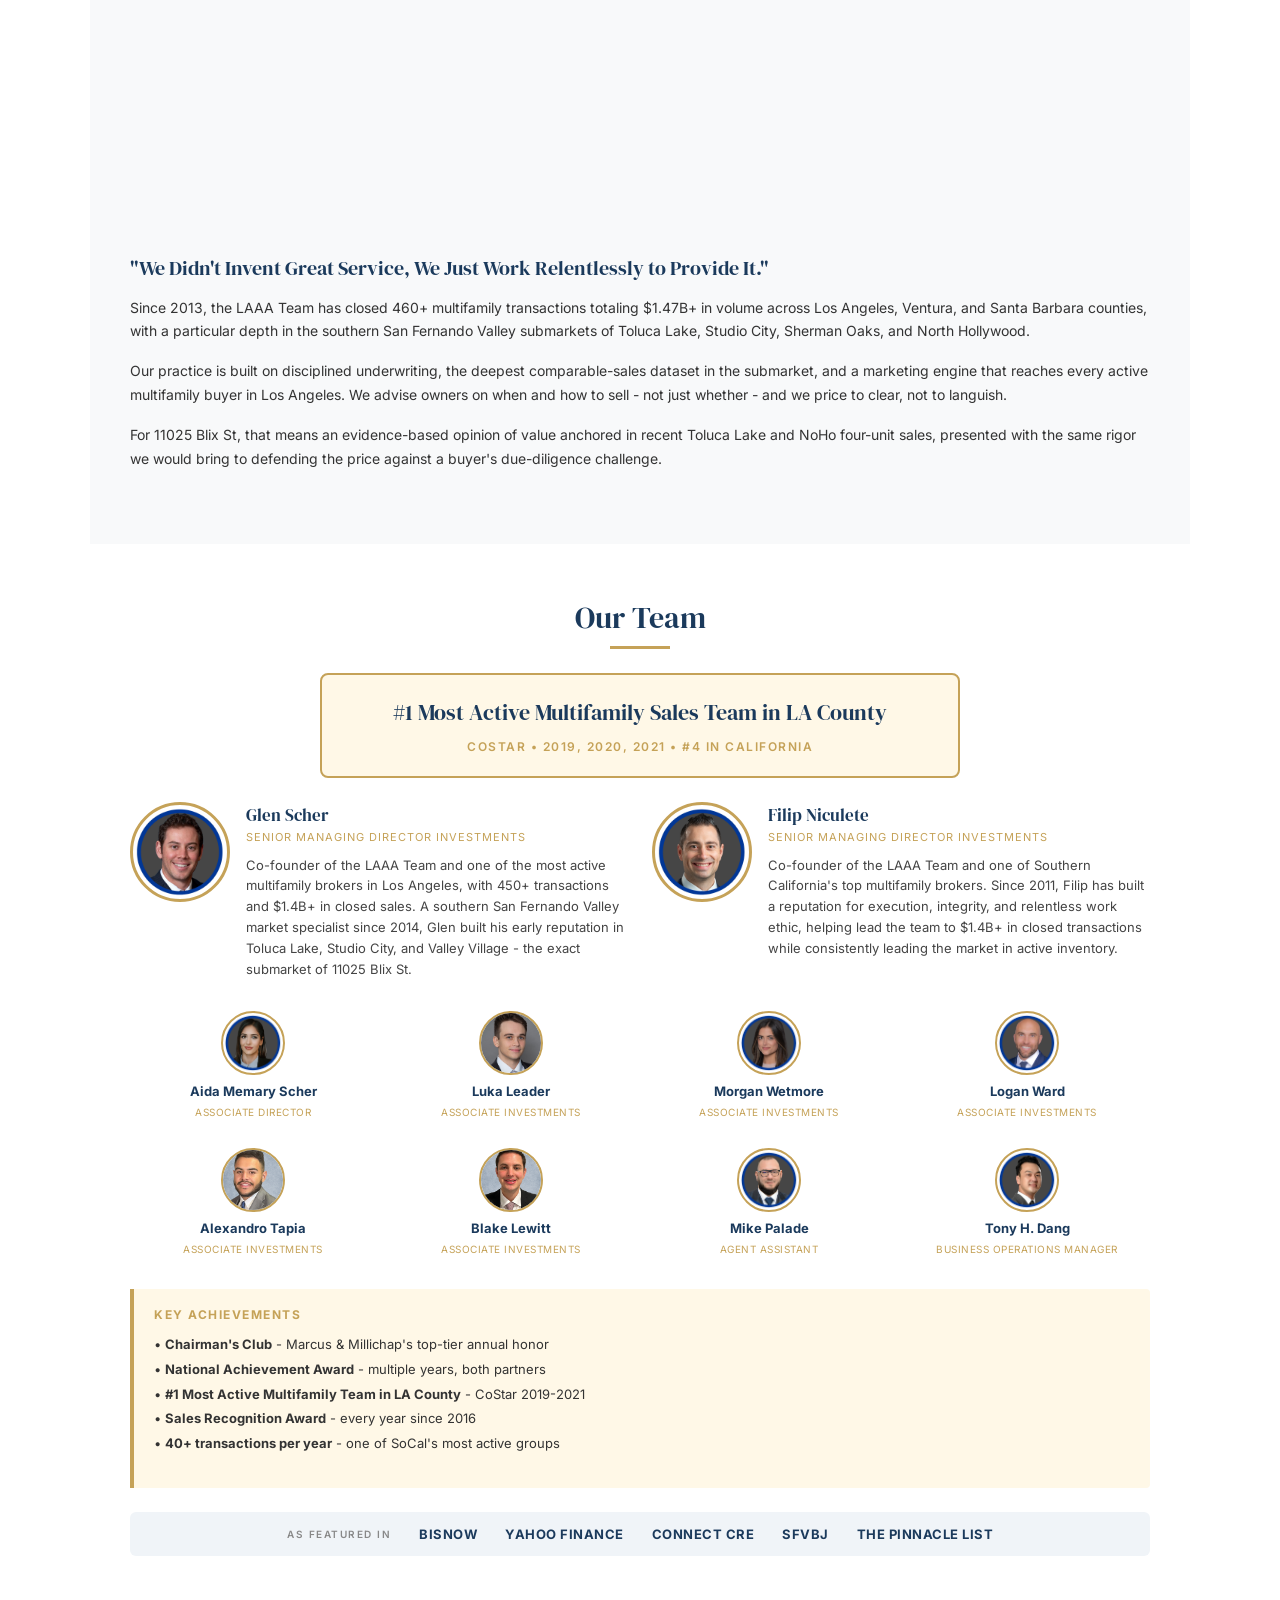
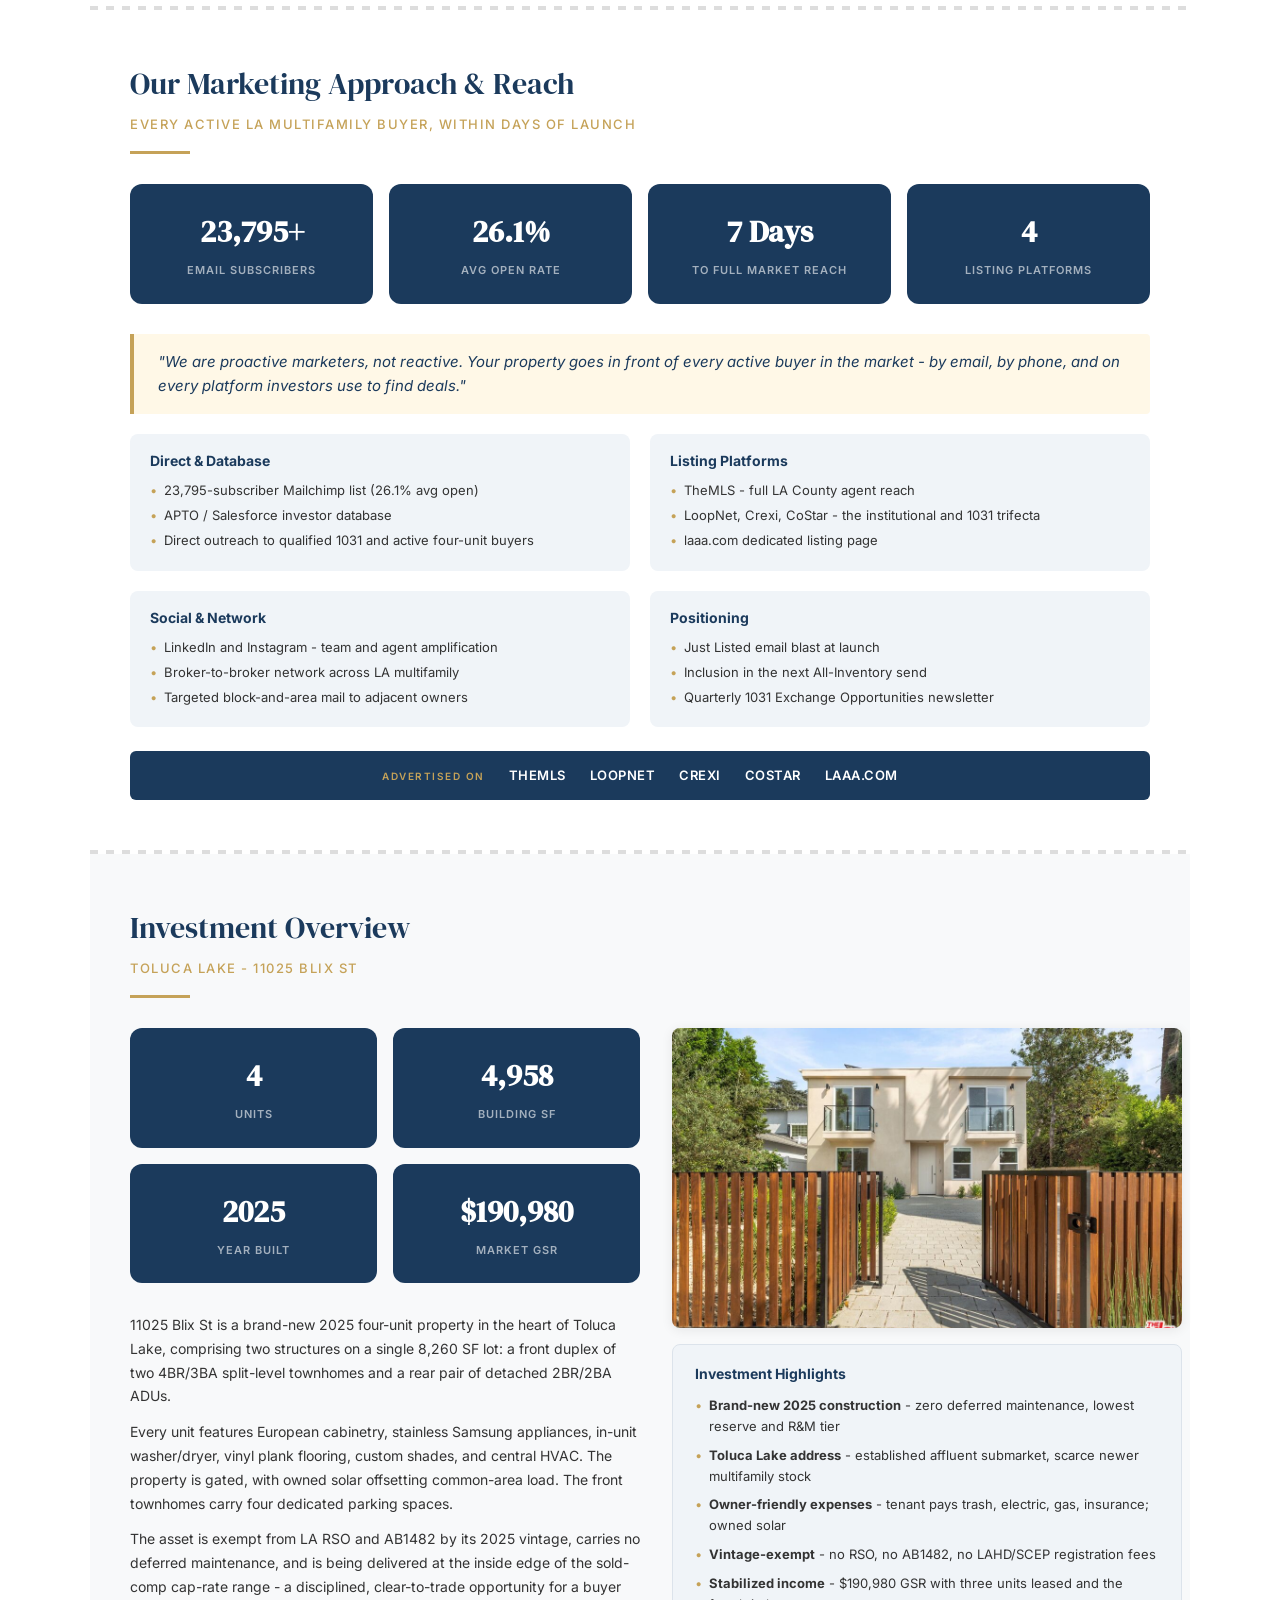
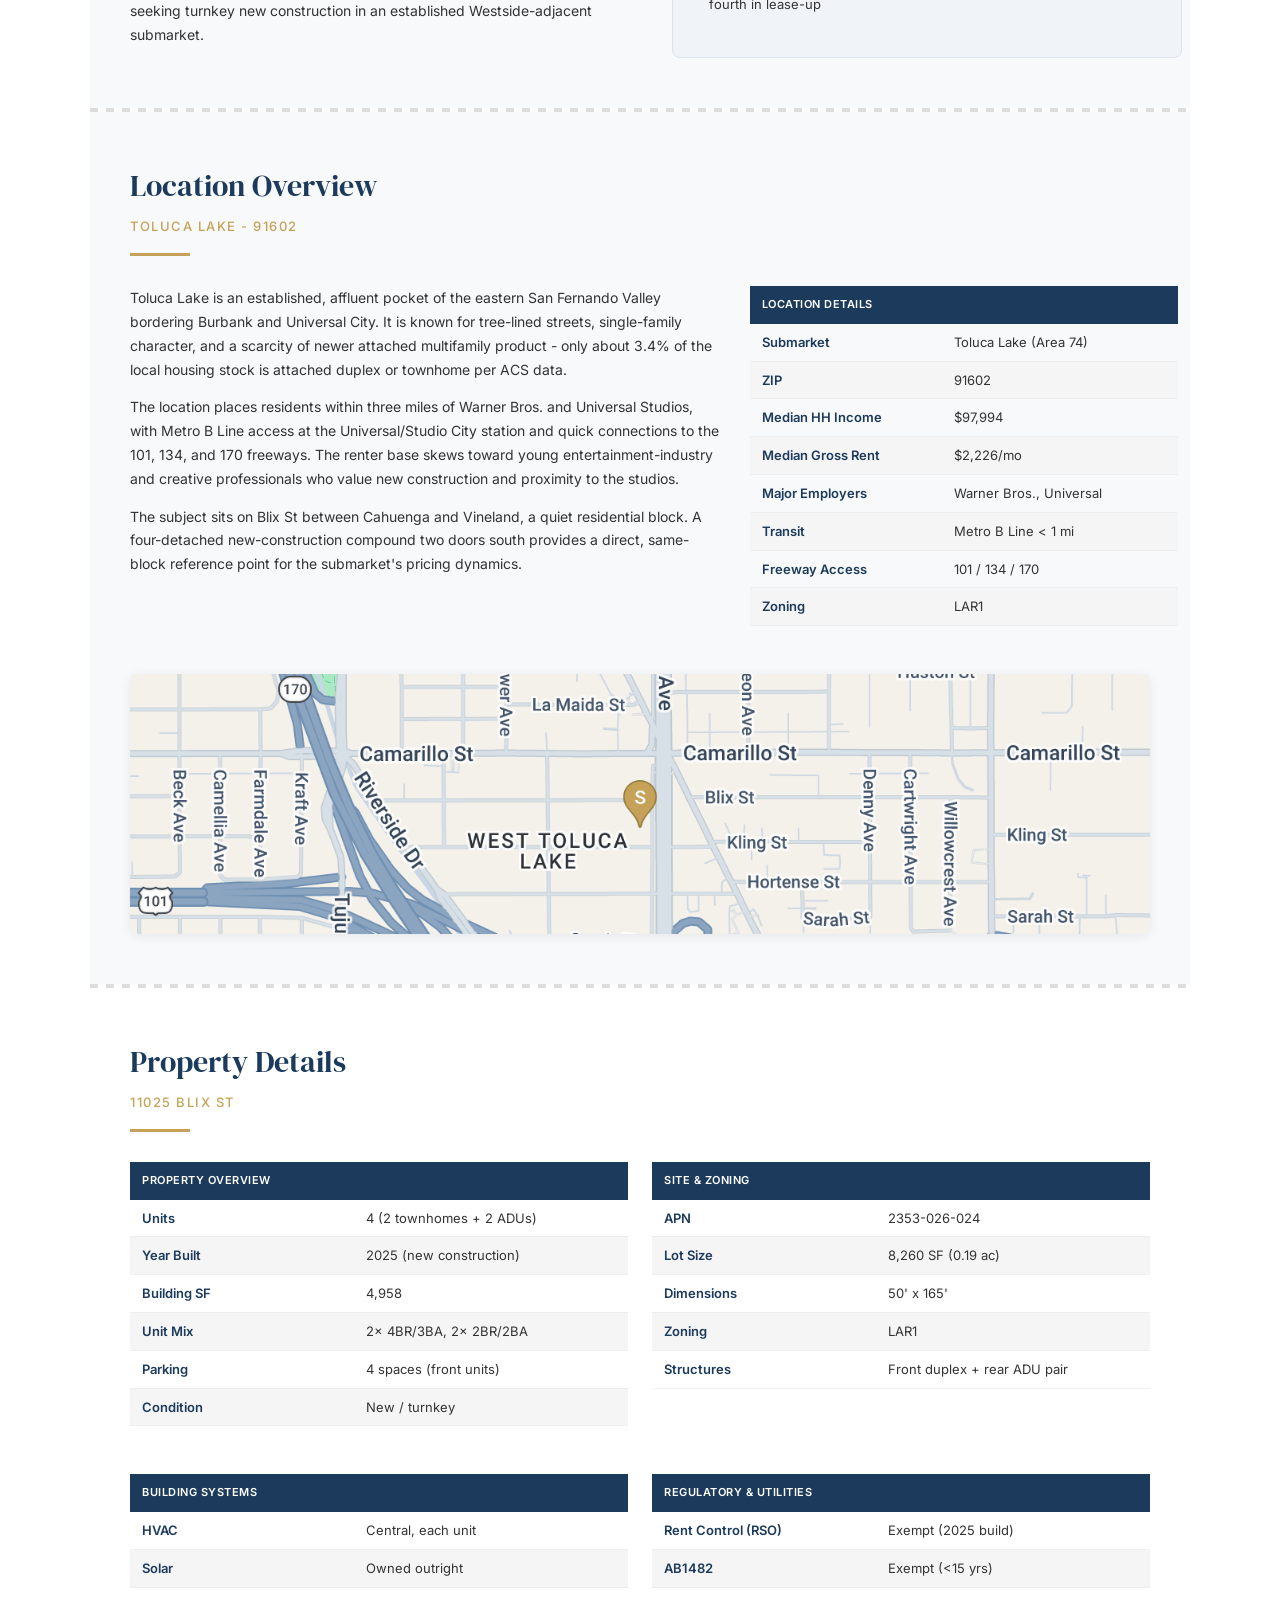
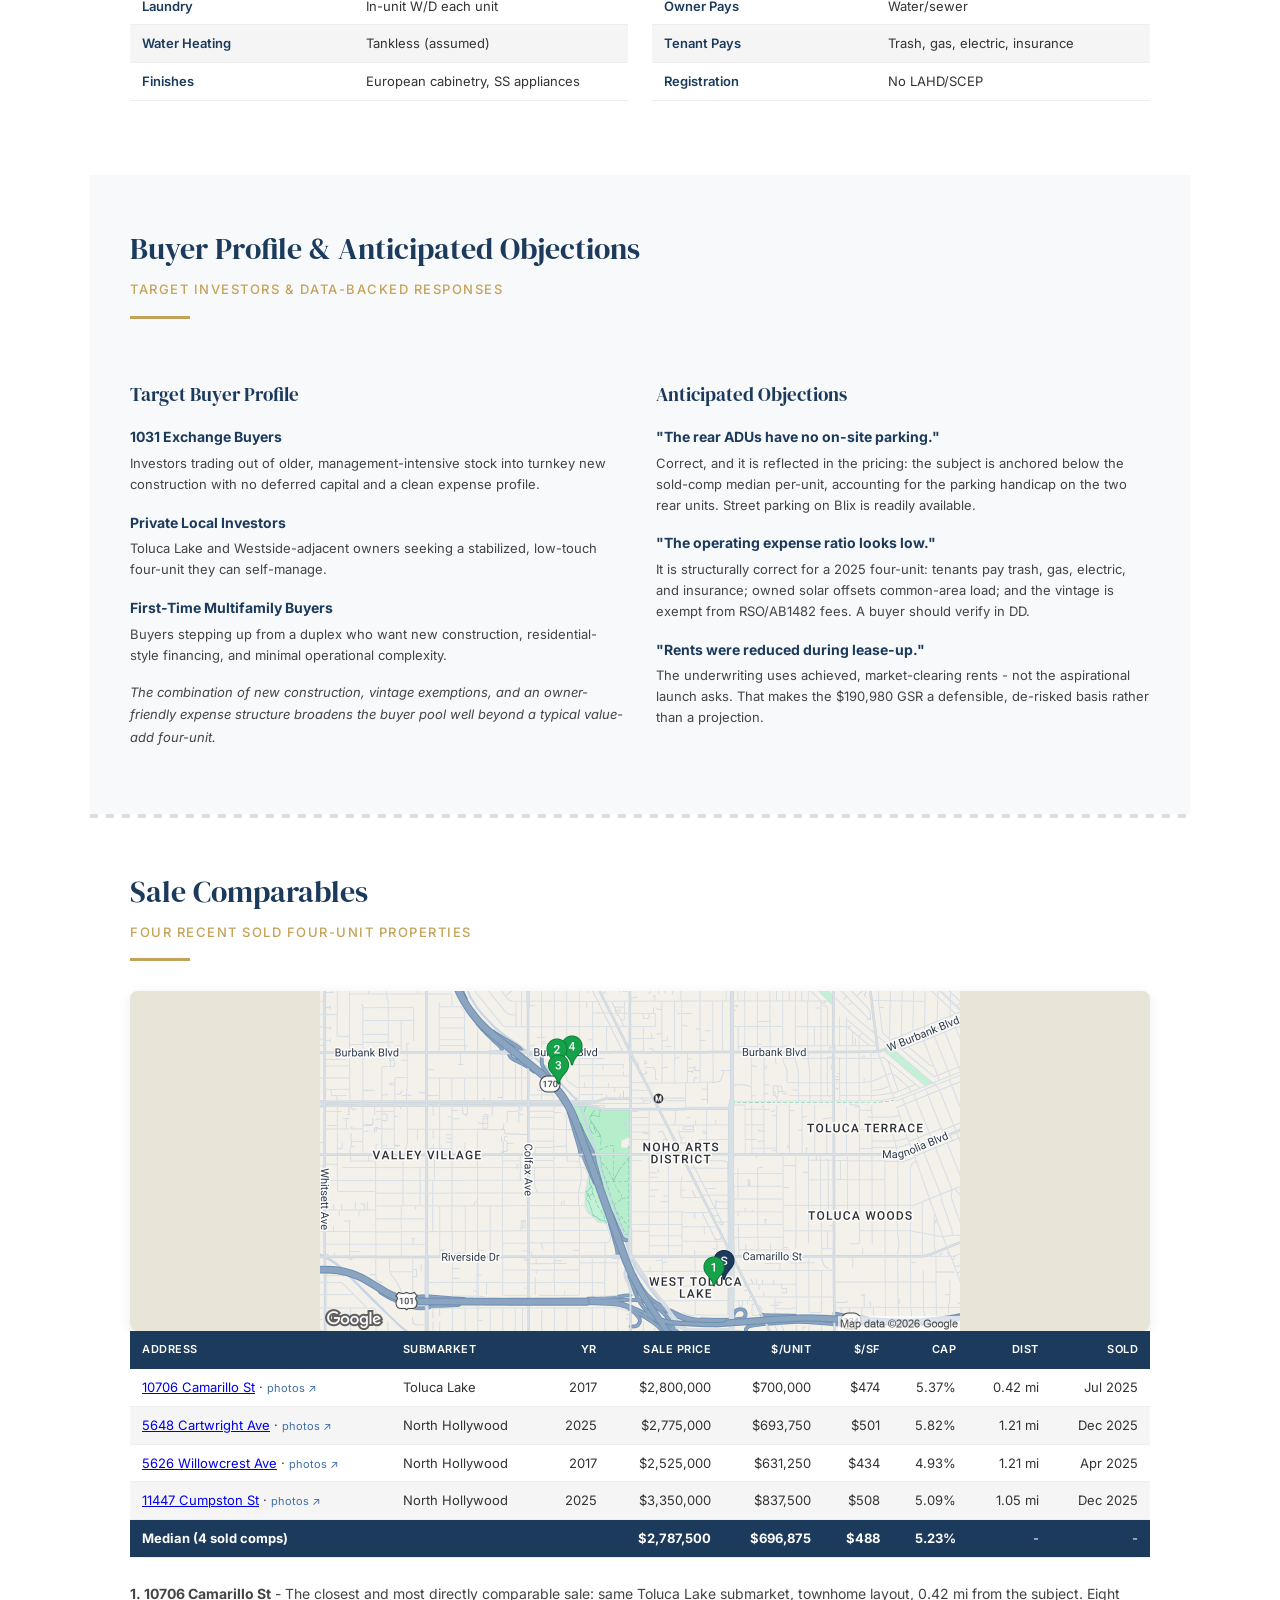
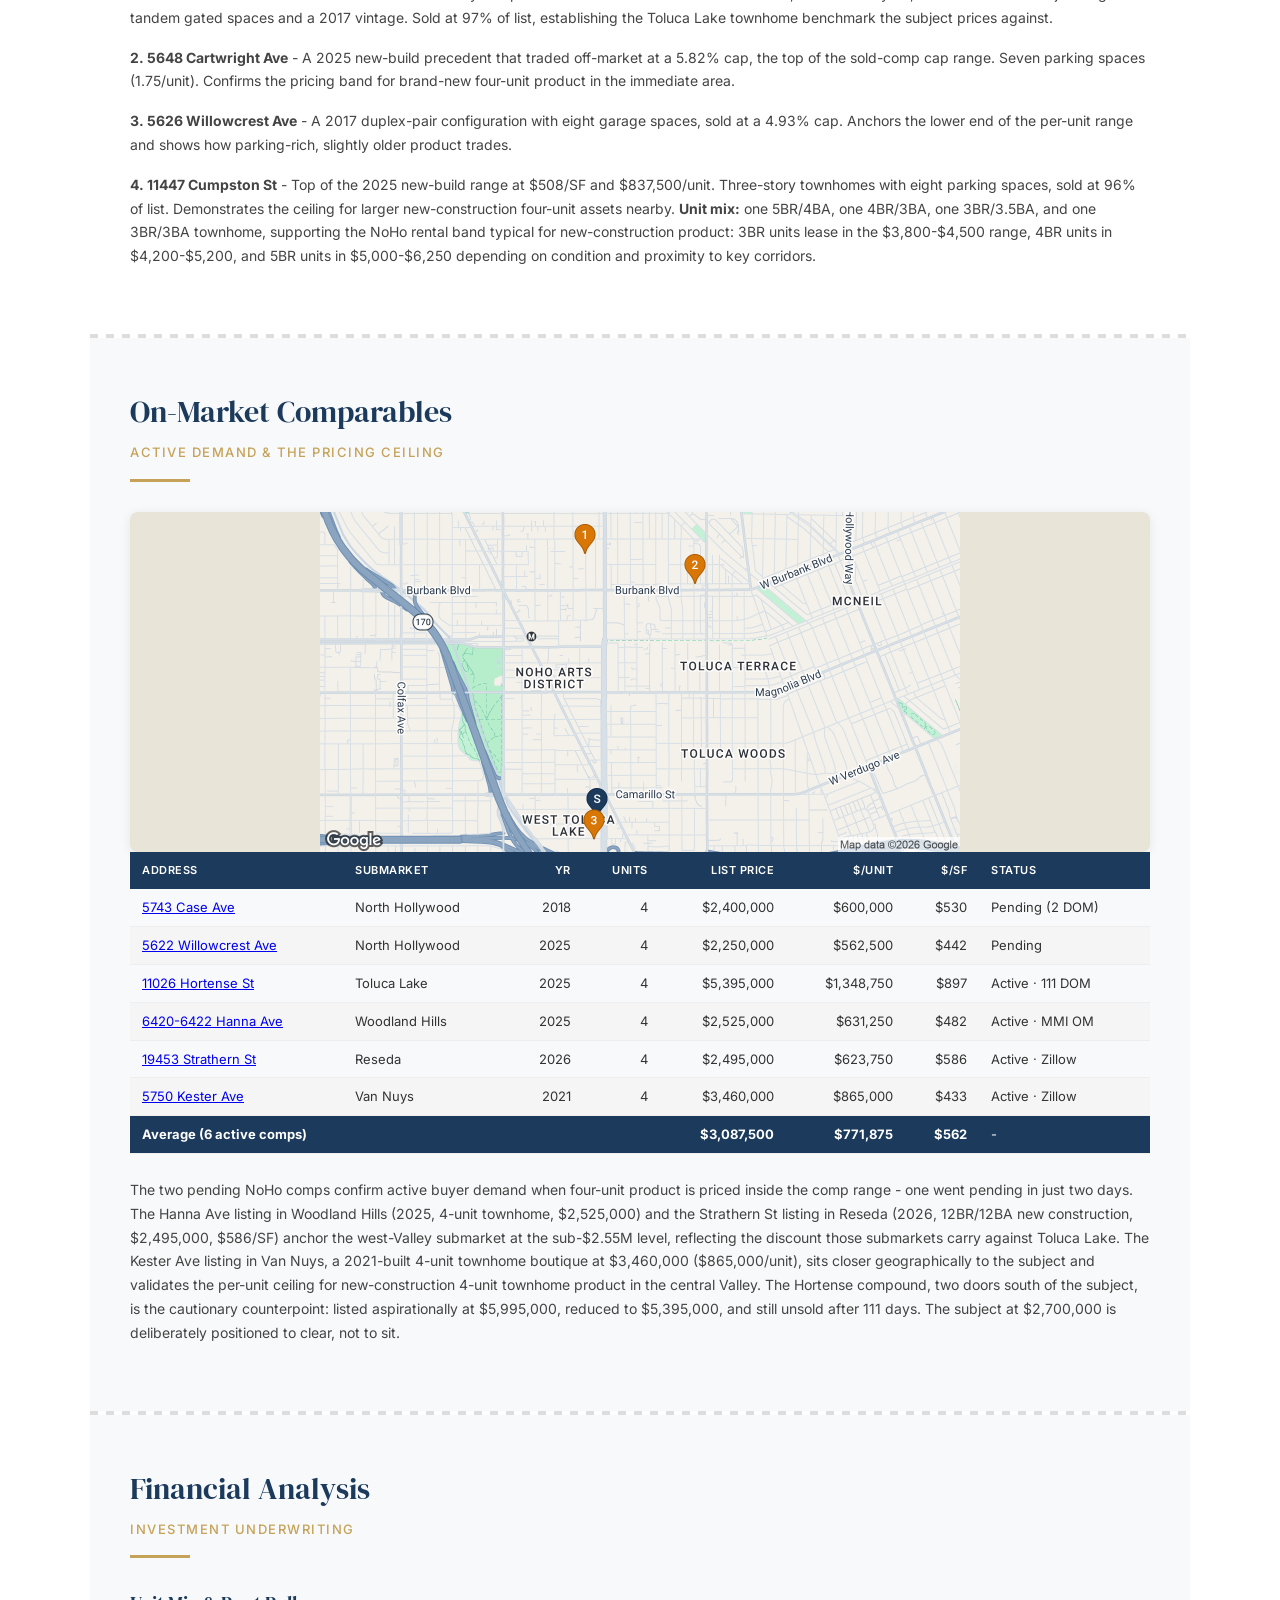
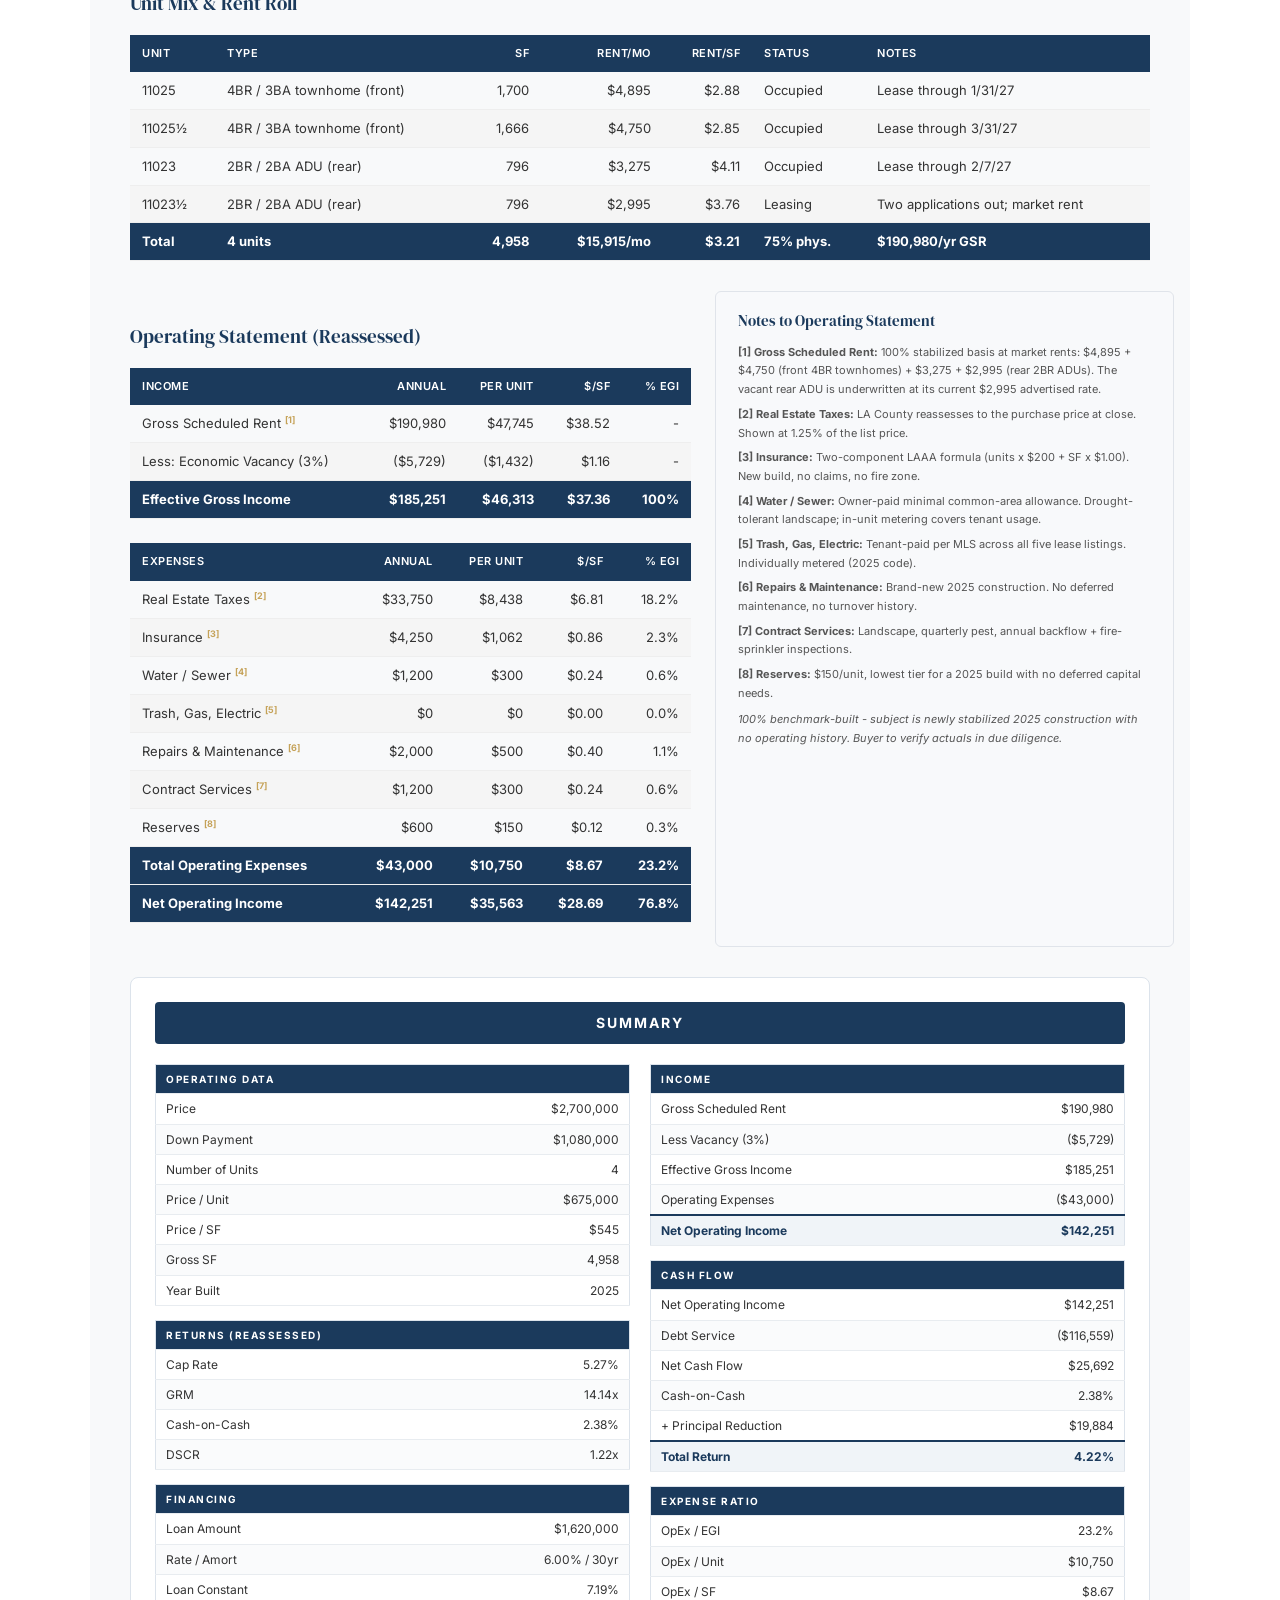
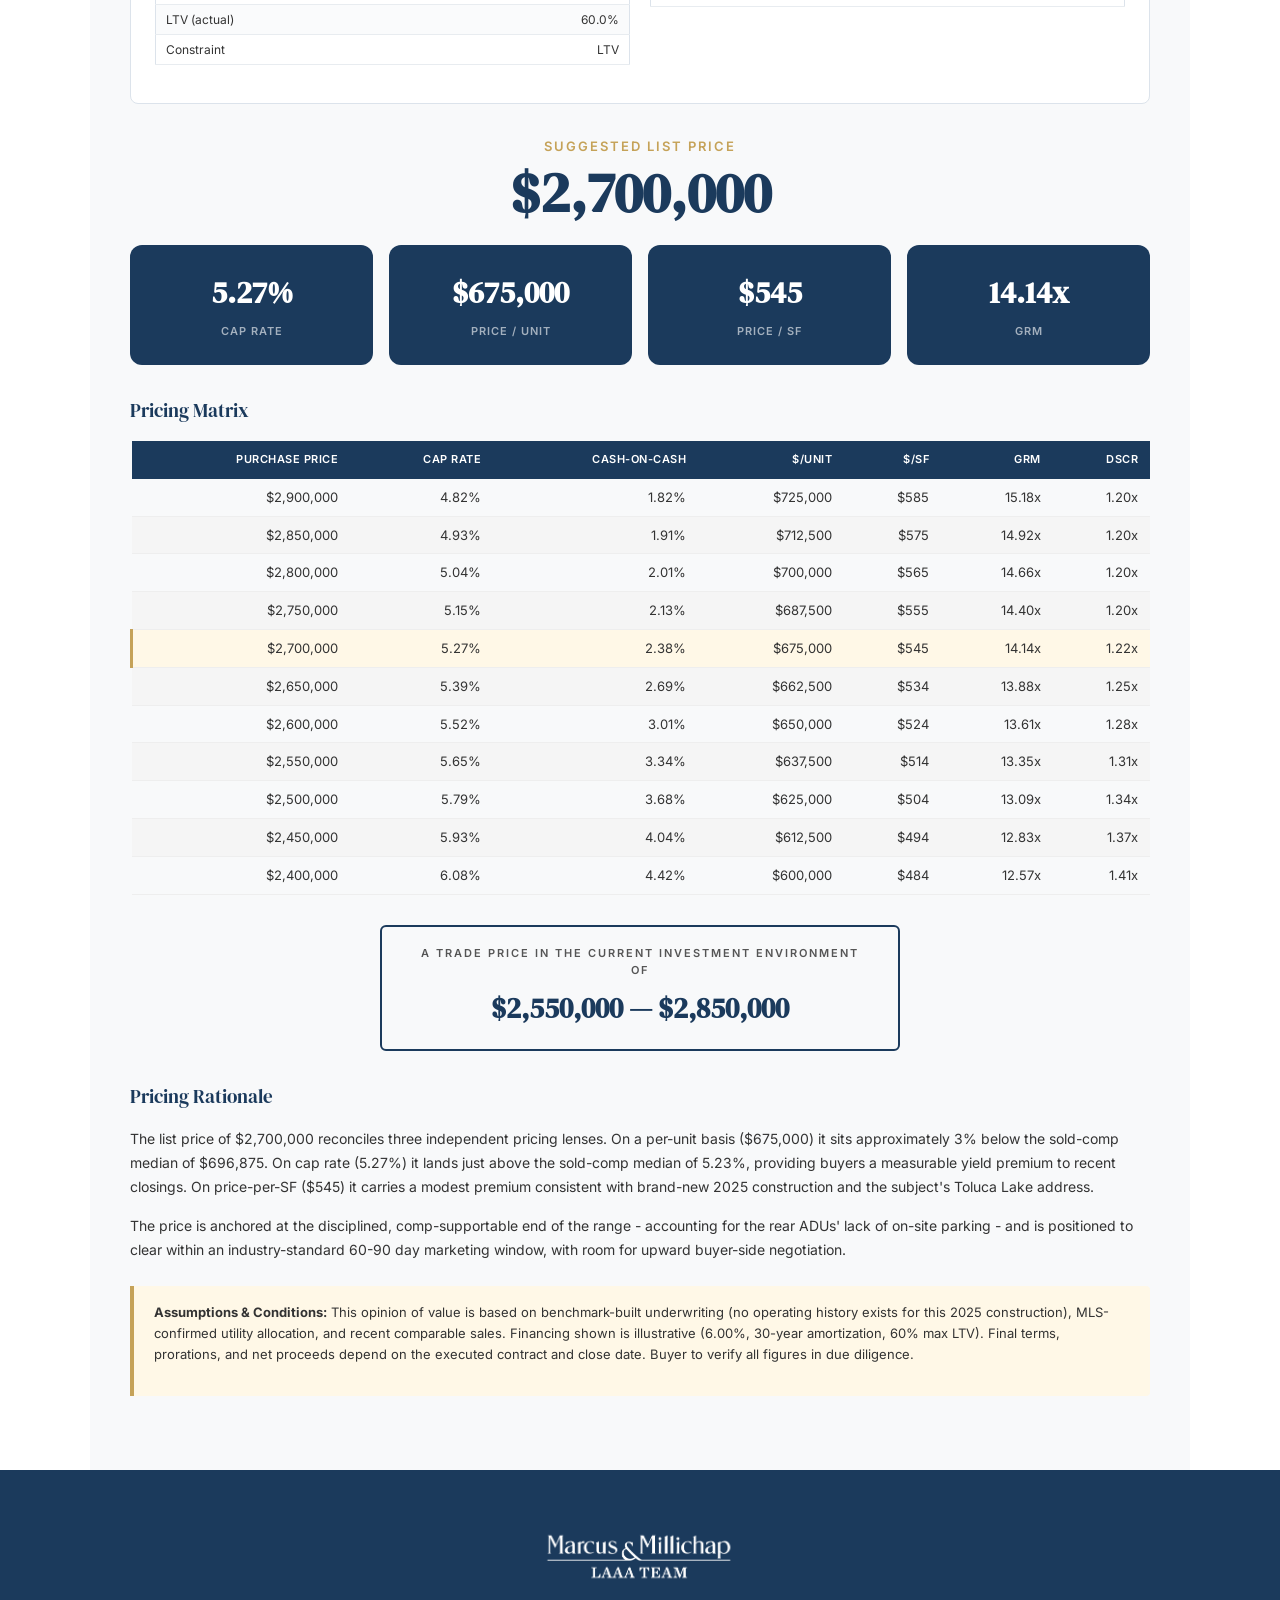
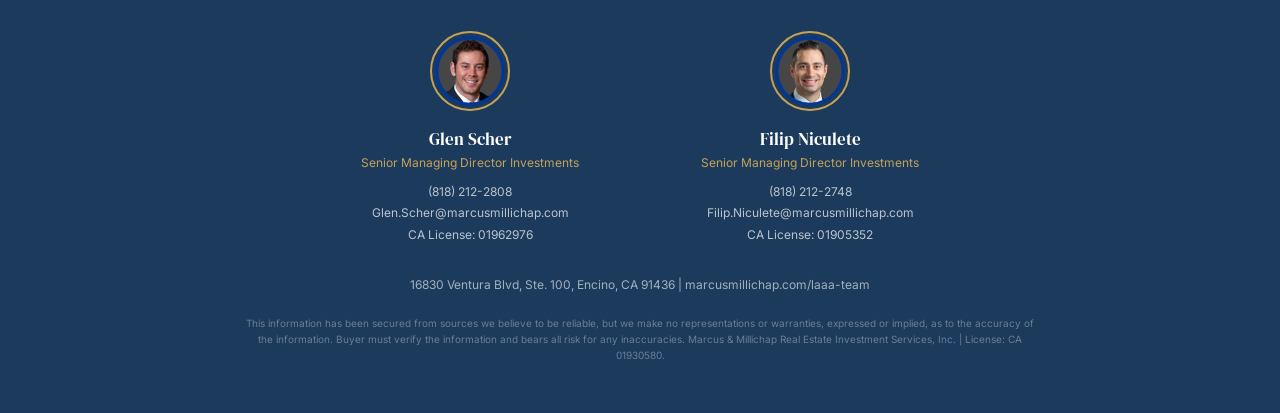
==== commit 93cf5bc6: "Remove cropped, non-relevant photo under Buyer Profile section" ====
--- a/index.html
+++ b/index.html
@@ -458,7 +458,6 @@
       <div class="obj-item"><p class="obj-q">"Rents were reduced during lease-up."</p><p class="obj-a">The underwriting uses achieved, market-clearing rents - not the aspirational launch asks. That makes the $190,980 GSR a defensible, de-risked basis rather than a projection.</p></div>
     </div>
   </div>
-  <div class="buyer-photo"><img src="images/front_townhome_E.jpeg" alt="Interior"></div>
 </div>
 
 <!-- SALE COMPS -->
